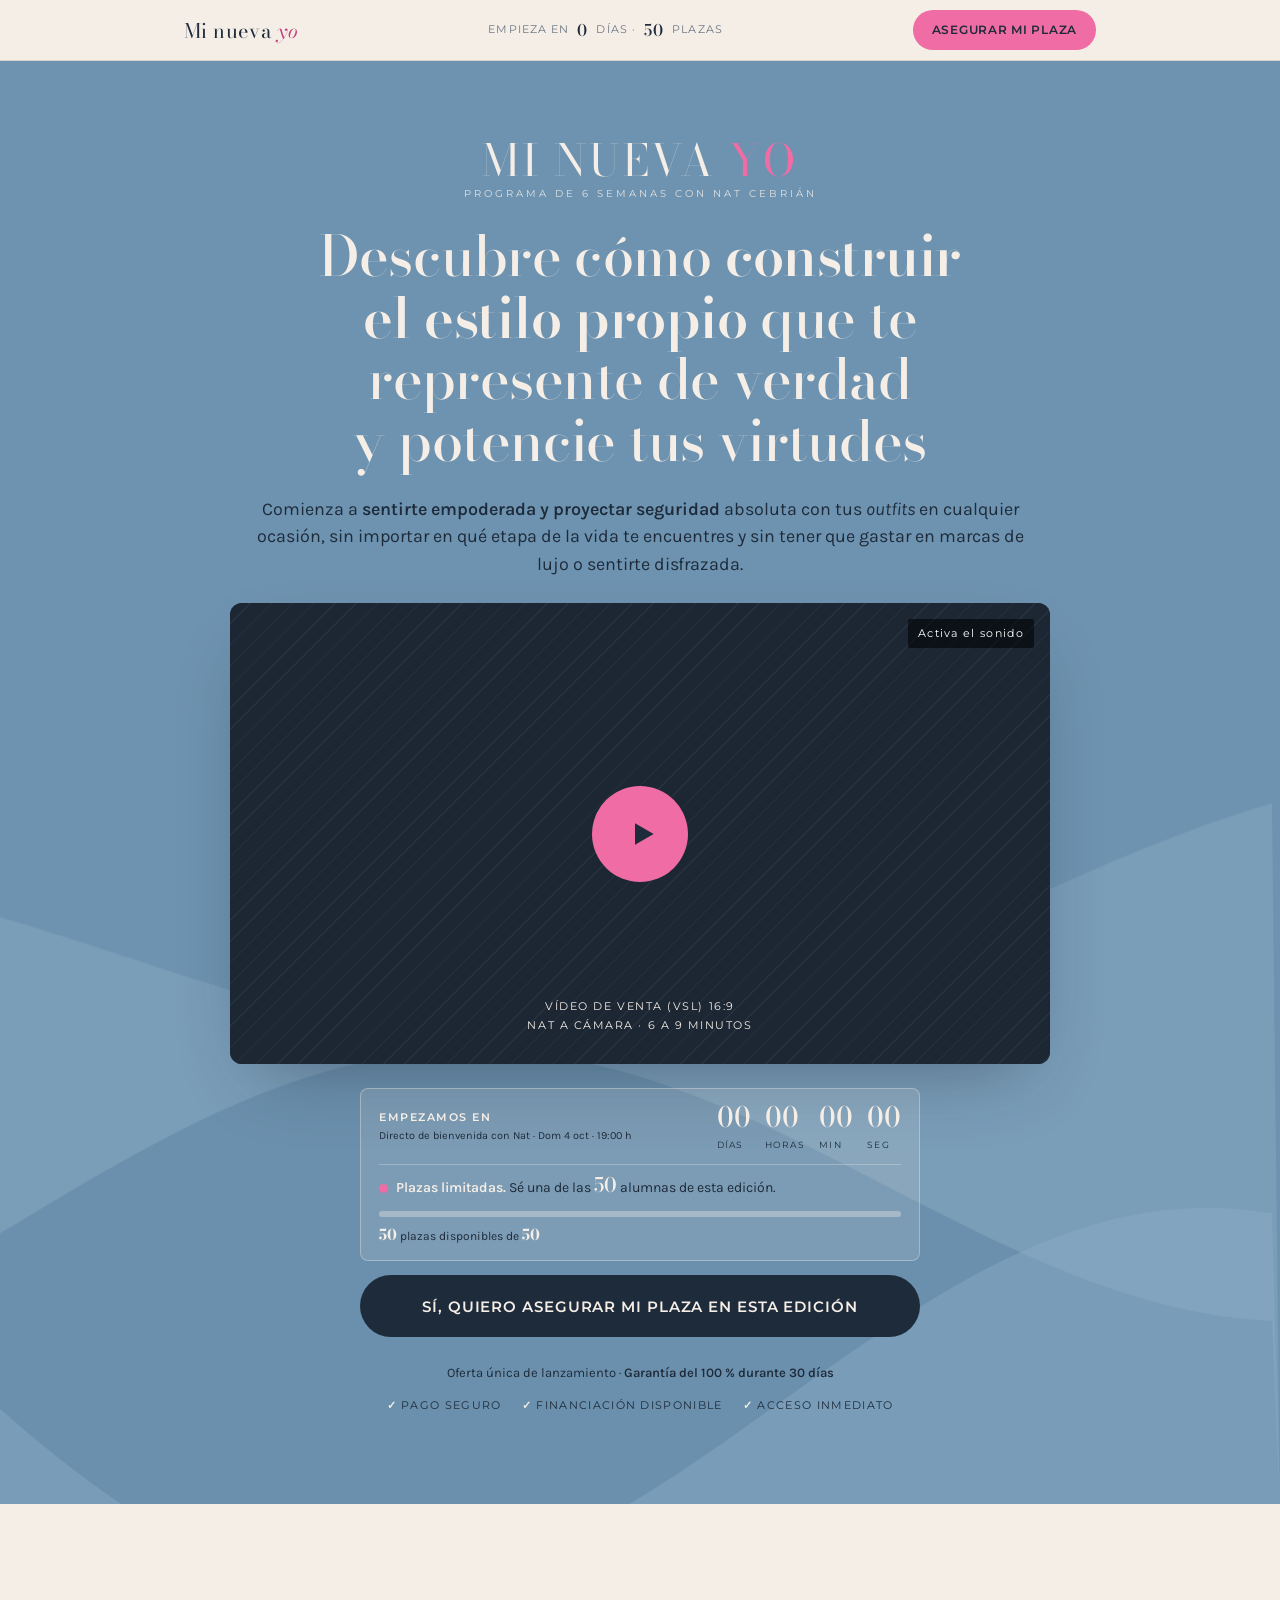
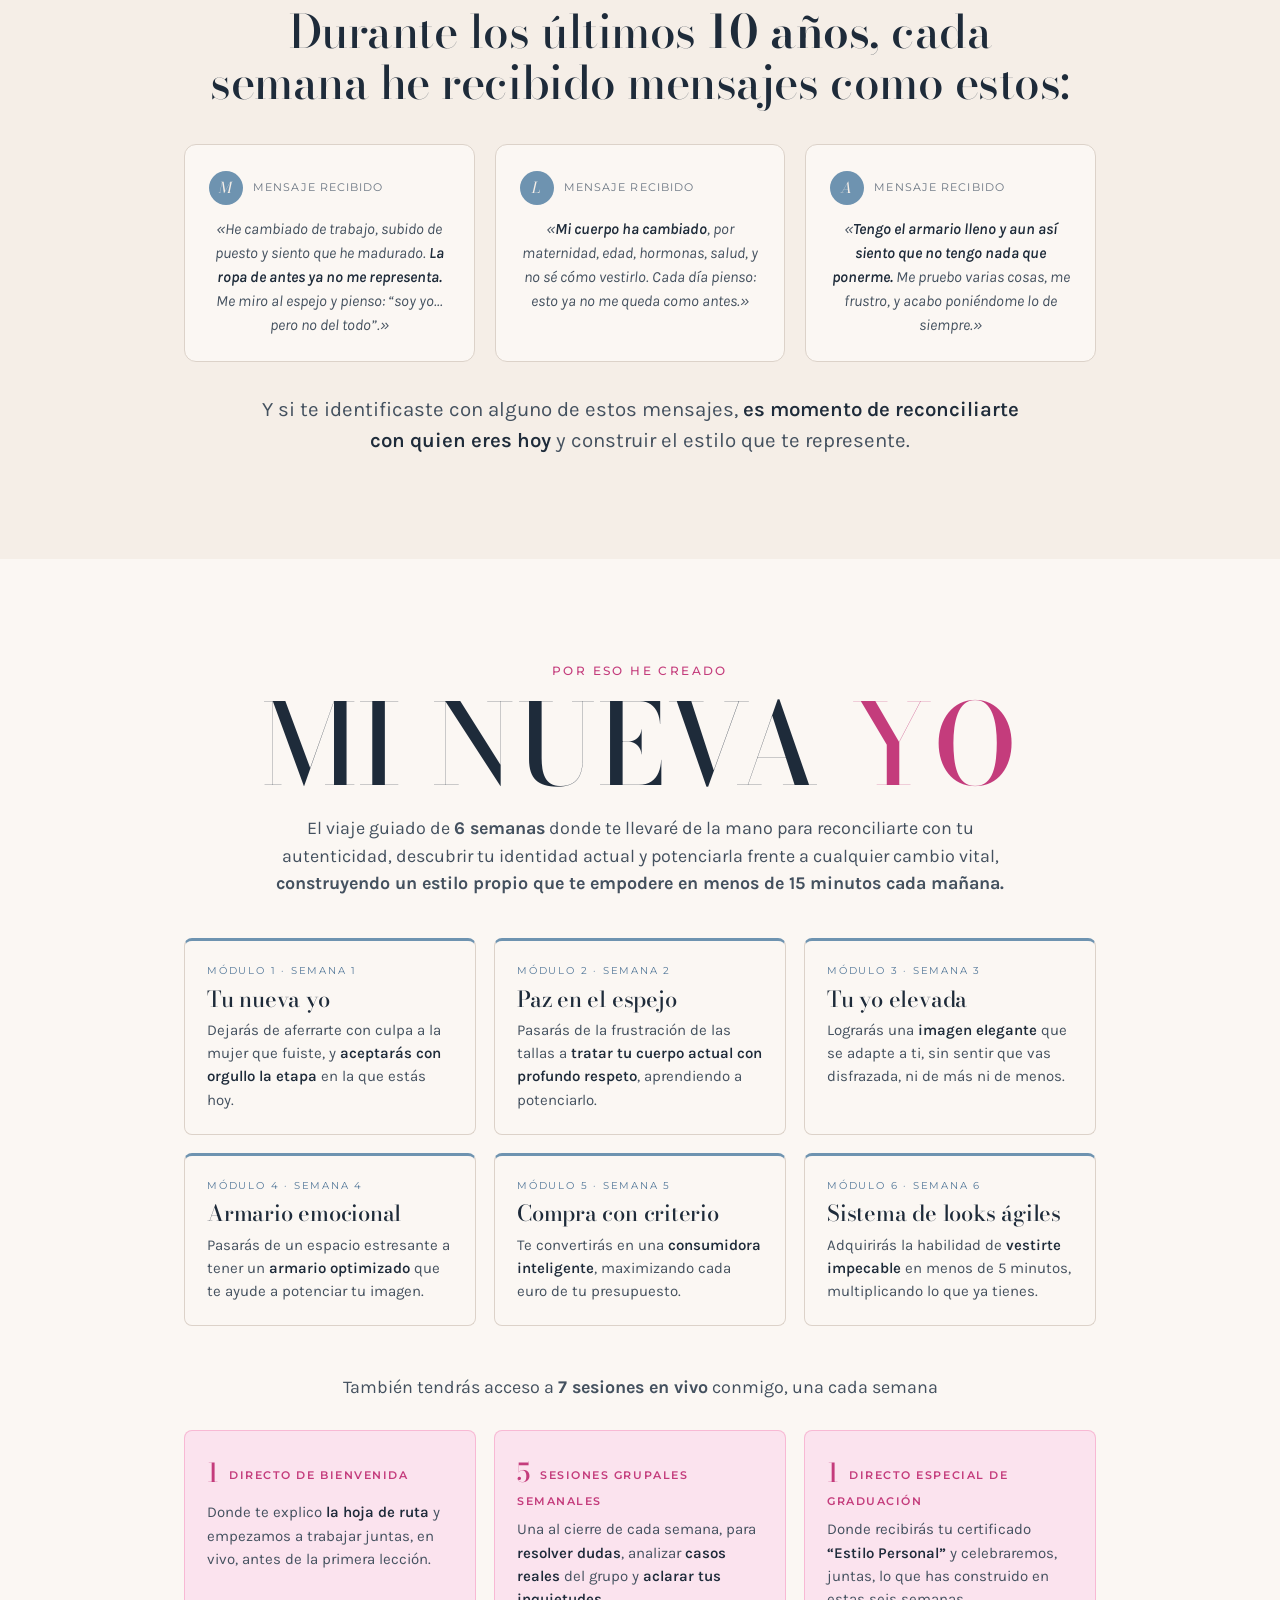
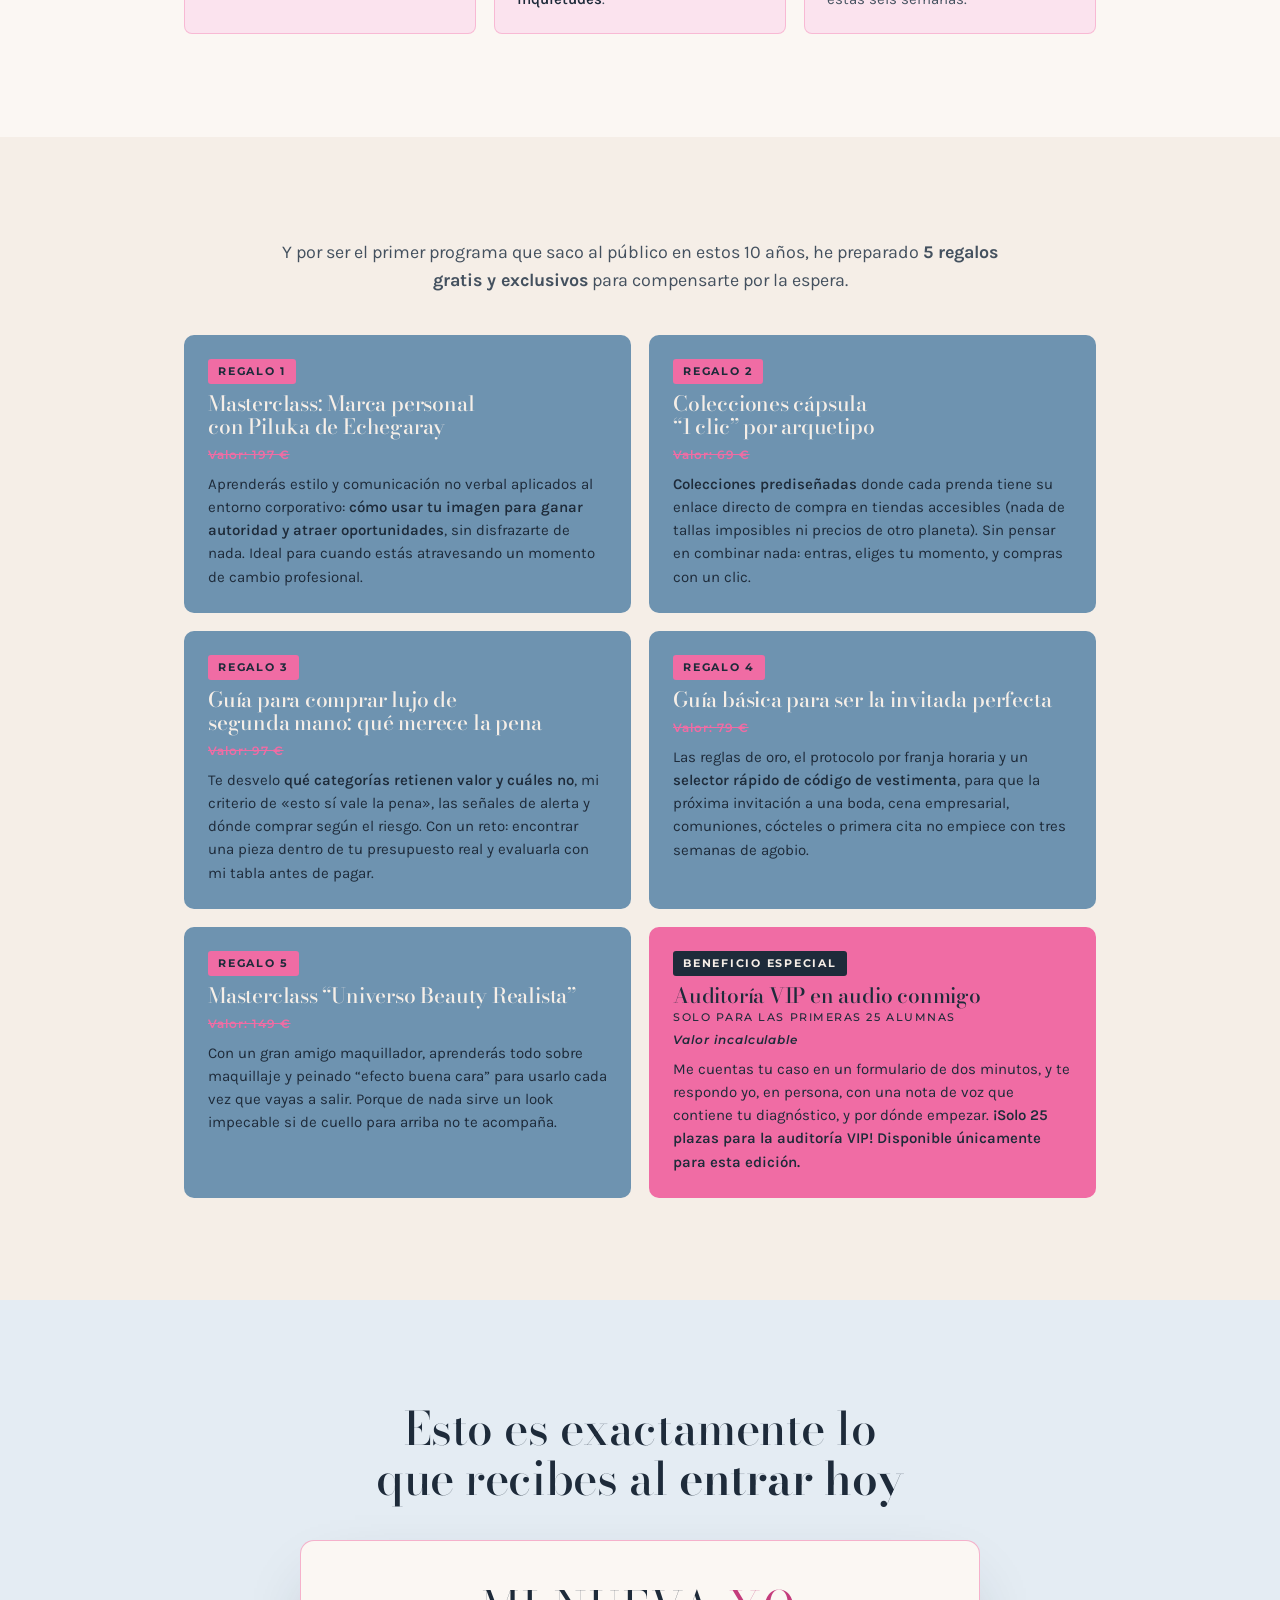
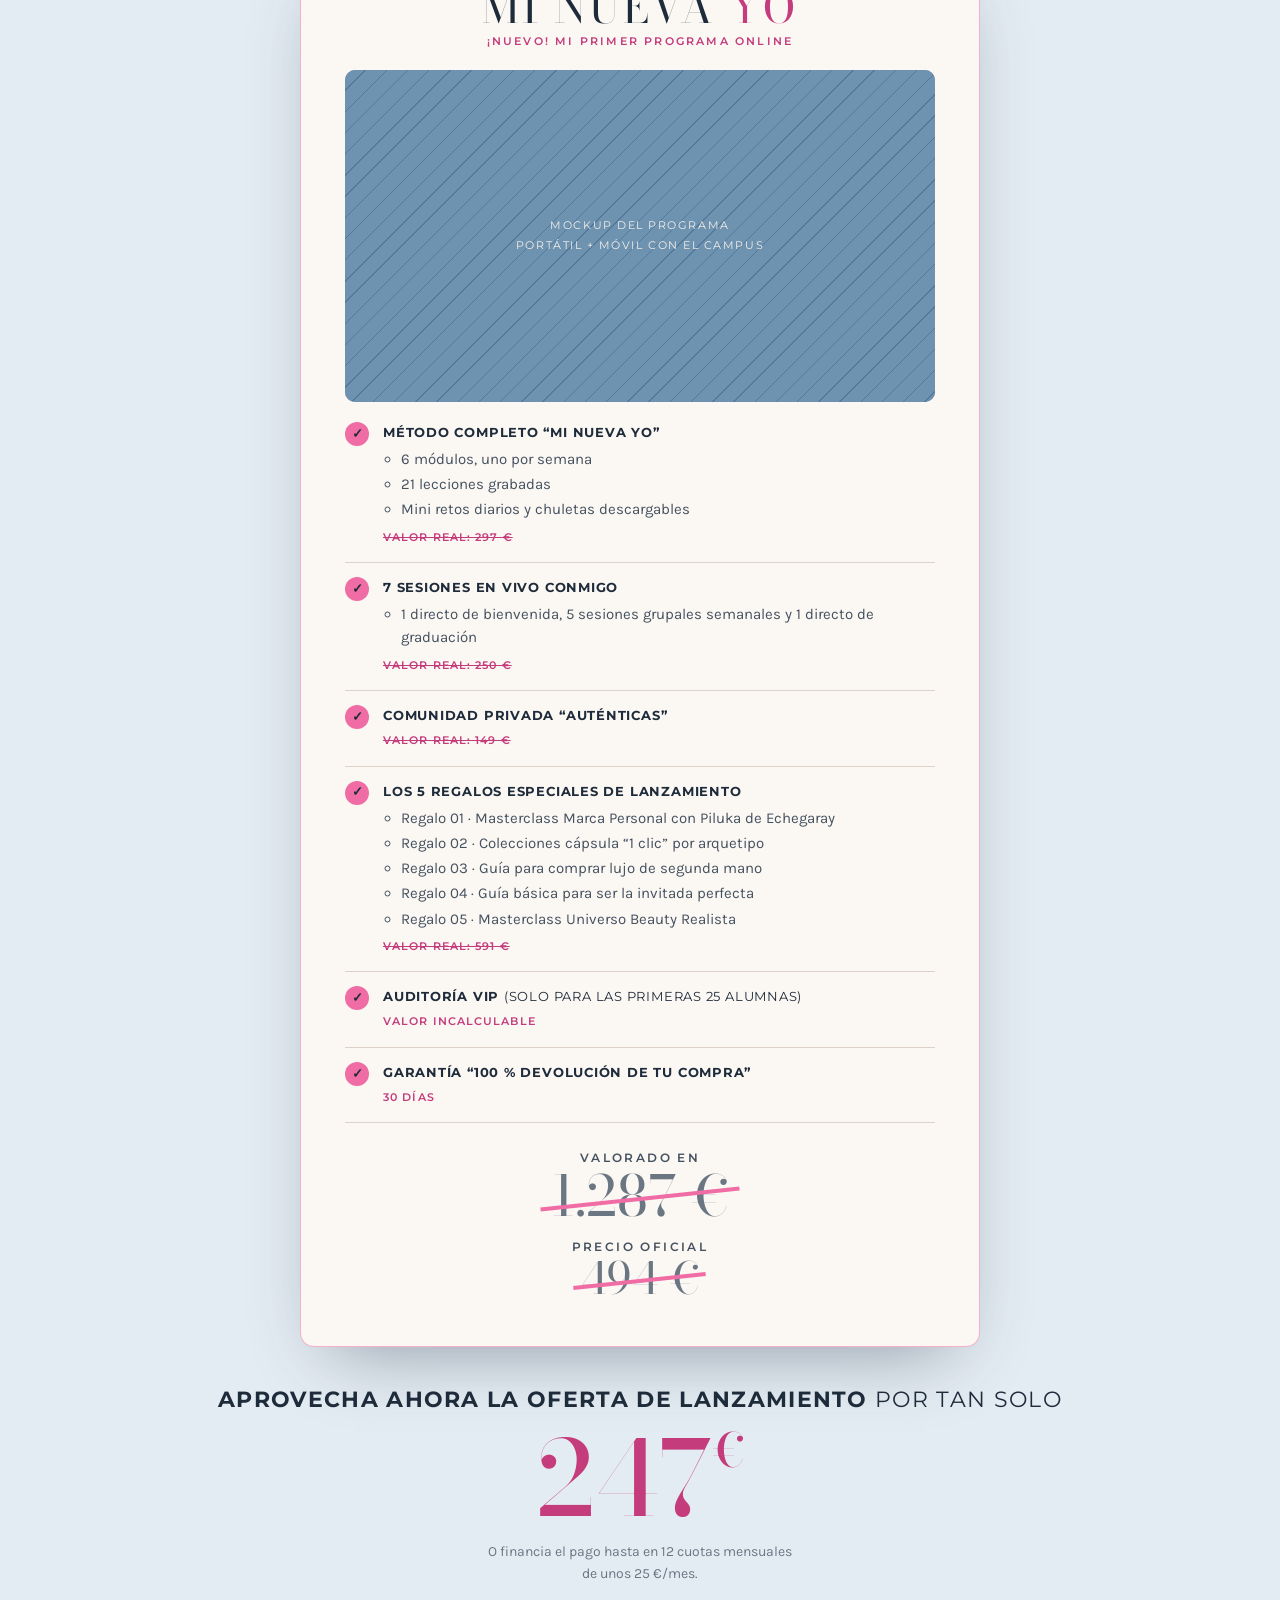
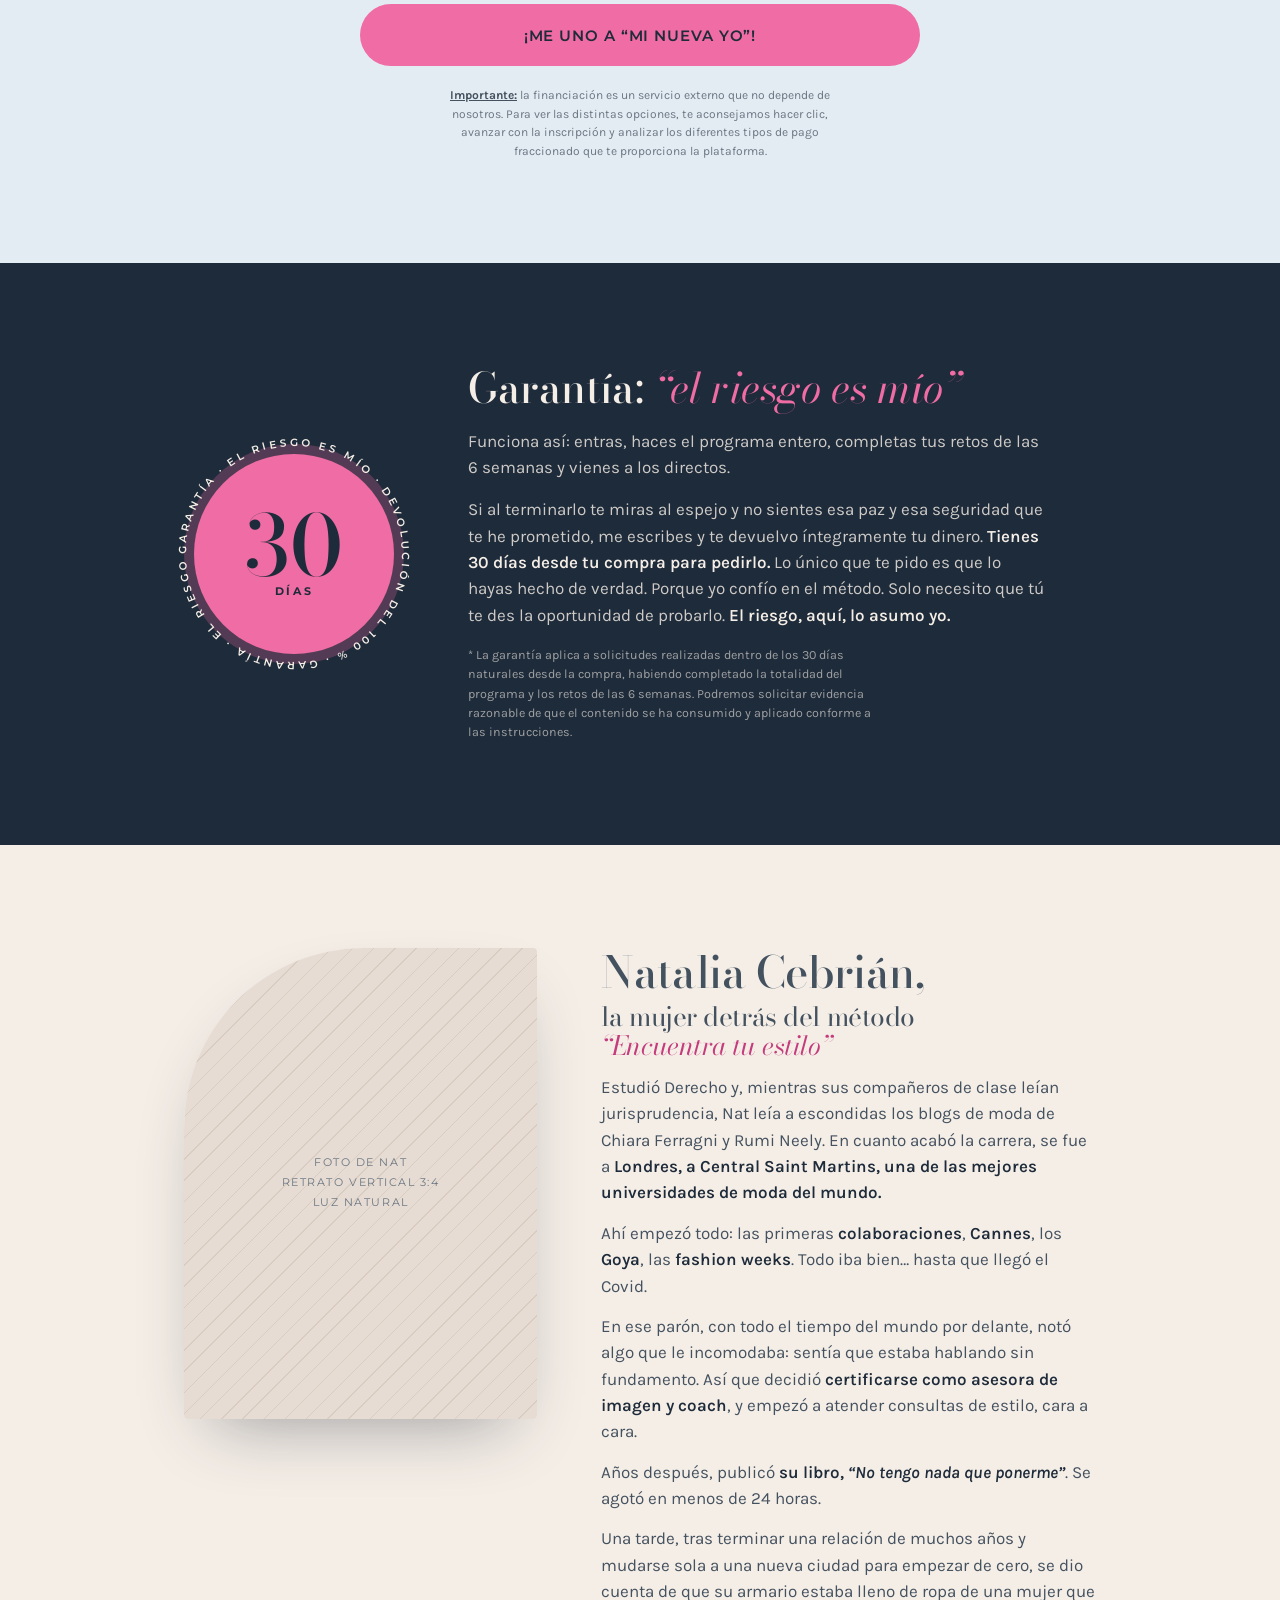
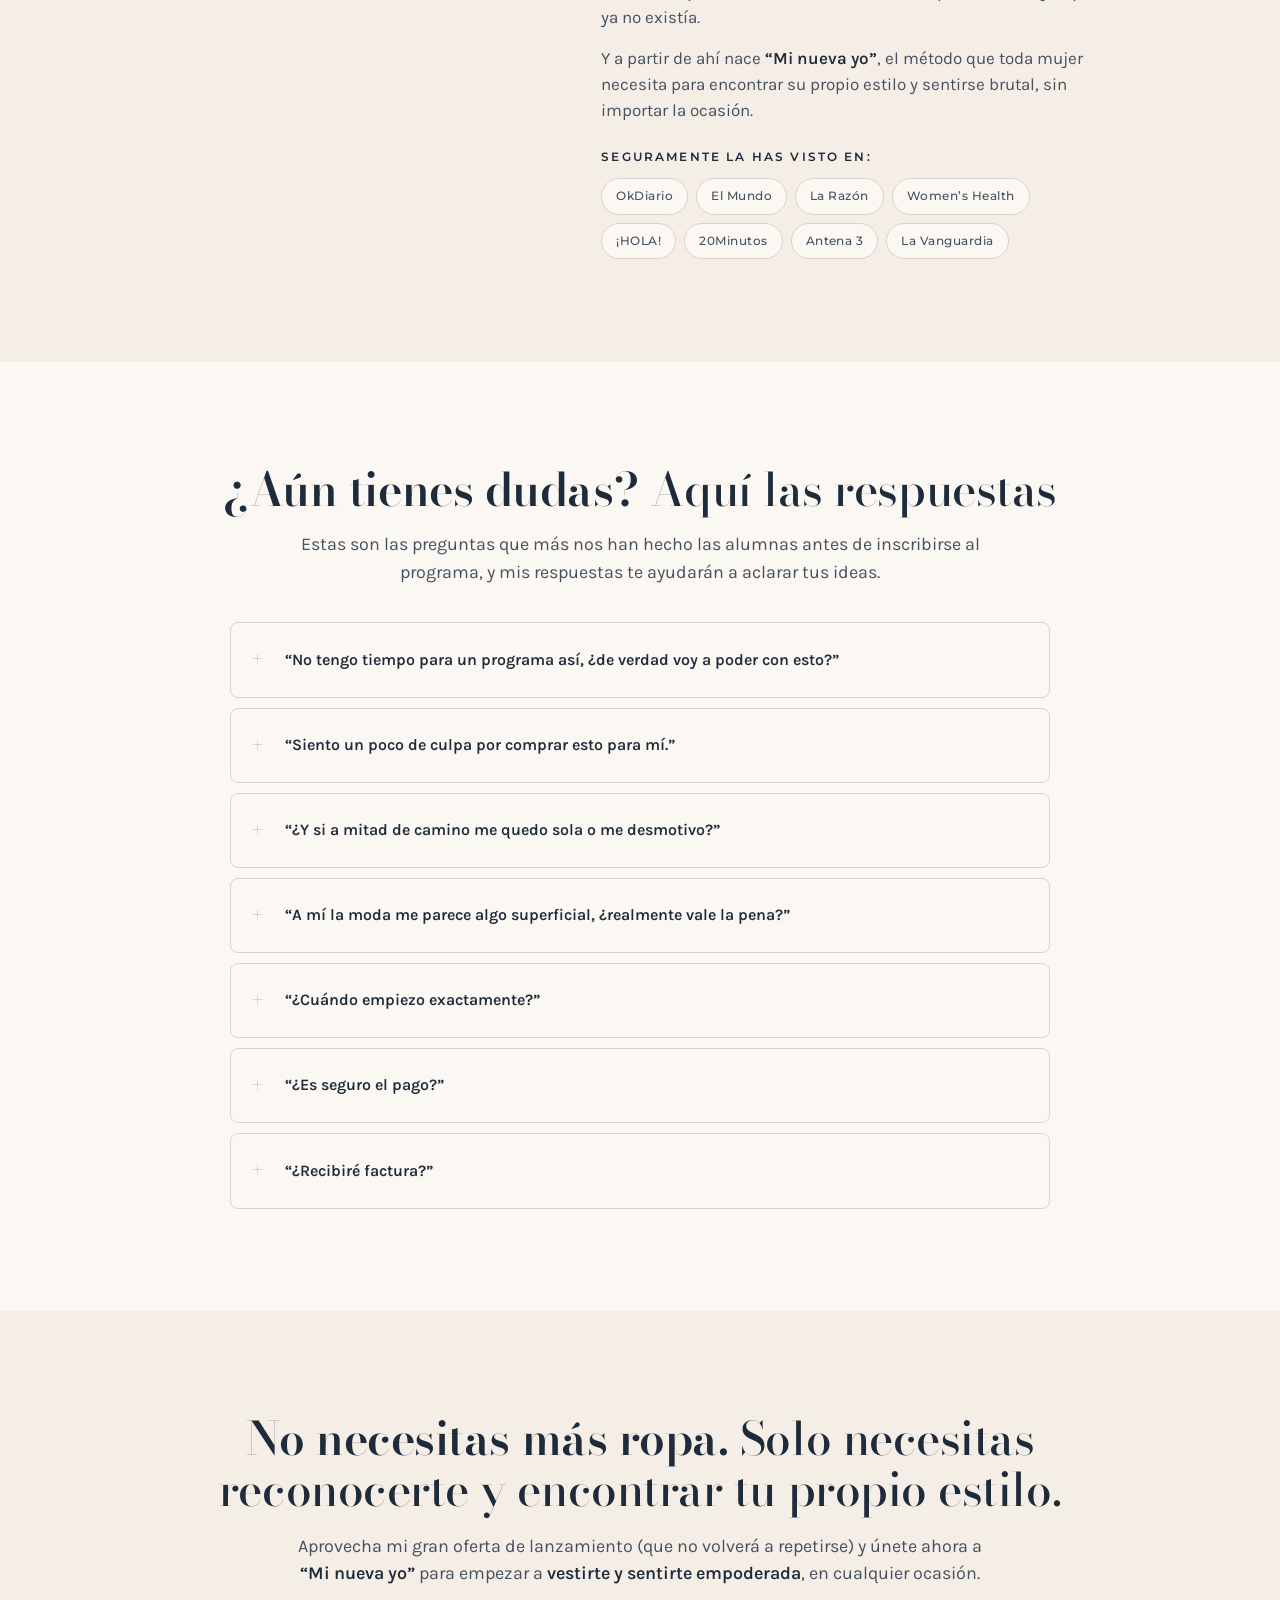
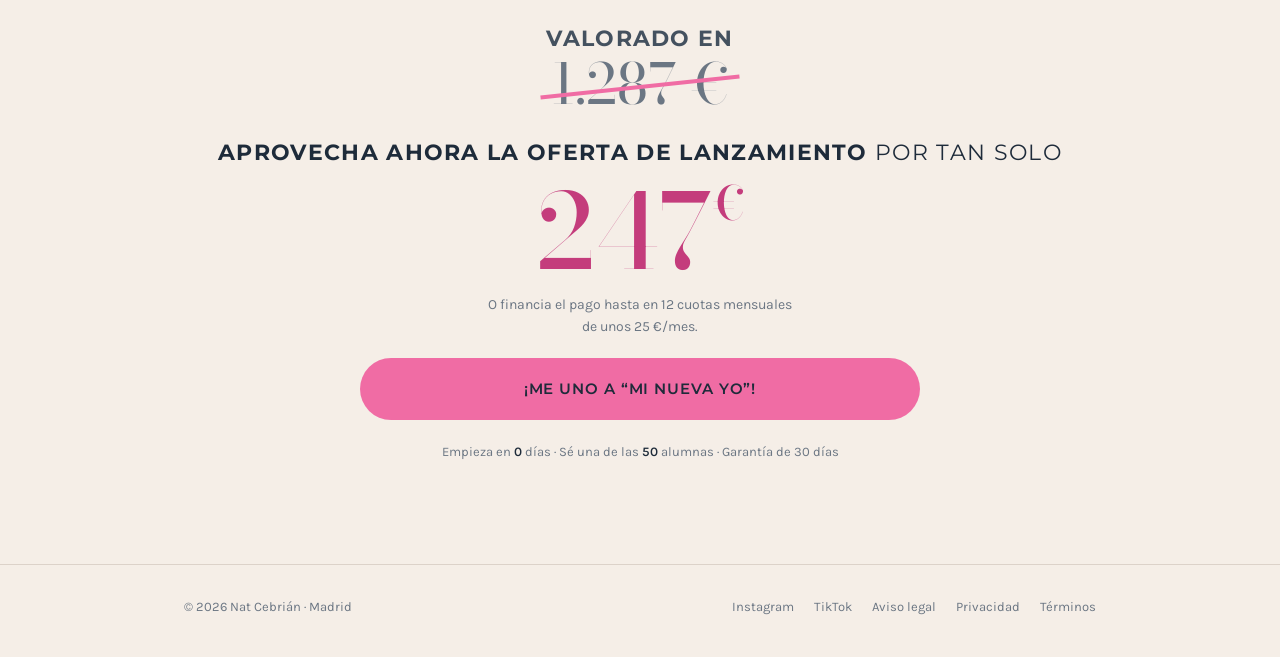
==== landing/mi-nueva-yo/index.html @ 54b781b3 "Landing Mi nueva yo v6: estructura de sales page VSL Reconstruida sobre la estructura del documento " ====
<!doctype html>
<html lang="es">
<head>
<meta charset="utf-8">
<meta name="viewport" content="width=device-width, initial-scale=1, viewport-fit=cover">
<meta name="theme-color" content="#6E93B0">
<meta name="description" content="Mi nueva yo: el programa de 6 semanas de Nat Cebrián para construir el estilo propio que te represente. 21 lecciones, 7 sesiones en vivo, 5 regalos y garantía de 30 días.">
<title>Mi nueva yo</title>
<link rel="preconnect" href="https://fonts.googleapis.com">
<link rel="preconnect" href="https://fonts.gstatic.com" crossorigin>
<link rel="stylesheet" href="https://fonts.googleapis.com/css2?family=Bodoni+Moda:ital,opsz,wght@0,6..96,400;0,6..96,500;0,6..96,600;1,6..96,400;1,6..96,500&family=Montserrat:wght@300;400;500;600;700&family=Karla:ital,wght@0,300;0,400;0,500;0,600;1,400&display=swap">
<style>
  :root {
    --bg: #F5EEE7; --surface: #FBF7F3; --ink: #1E2B3A; --ink-soft: #44515F; --muted: #6B7683; --line: #DCD2C9;
    --brand: #6E93B0; --brand-deep: #55799A; --brand-tint: #E4ECF3; --on-brand: #F5EEE7;
    --accent: #F06CA4; --accent-text: #C43C7C; --accent-tint: #FBE3EE;
    --placeholder: #E6DCD3; --placeholder-stripe: #D9CDC2;
    --silk-a: #7FA1BC; --silk-b: #5F86A5; --silk-c: #8FB0C9;
    --shadow: 0 30px 70px -30px rgba(30, 43, 58, 0.45);
    --display: "Bodoni Moda", "Didot", "Bodoni 72", Georgia, serif;
    --label: "Montserrat", "Helvetica Neue", Arial, sans-serif;
    --body: "Karla", "Helvetica Neue", Arial, sans-serif;
    --max: 1040px; --narrow: 760px; --gutter: clamp(16px, 5vw, 64px); --ease: cubic-bezier(.2,.7,.2,1);
    color-scheme: light;
  }
  @media (prefers-color-scheme: dark) {
    :root:not([data-theme="light"]) {
      --bg: #121A22; --surface: #192330; --ink: #EFE7DF; --ink-soft: #C9C0B7; --muted: #98A3AE; --line: #2C3745;
      --brand: #3F5F7C; --brand-deep: #4F759A; --brand-tint: #1C2836; --on-brand: #EFE7DF;
      --accent: #F27DB0; --accent-text: #F58BB9; --accent-tint: #2E1F2A;
      --placeholder: #232C37; --placeholder-stripe: #2B3542;
      --silk-a: #34506A; --silk-b: #2A4259; --silk-c: #3E5B75;
      --shadow: 0 30px 70px -30px rgba(0, 0, 0, 0.85); color-scheme: dark;
    }
  }
  :root[data-theme="dark"] {
    --bg: #121A22; --surface: #192330; --ink: #EFE7DF; --ink-soft: #C9C0B7; --muted: #98A3AE; --line: #2C3745;
    --brand: #3F5F7C; --brand-deep: #4F759A; --brand-tint: #1C2836; --on-brand: #EFE7DF;
    --accent: #F27DB0; --accent-text: #F58BB9; --accent-tint: #2E1F2A;
    --placeholder: #232C37; --placeholder-stripe: #2B3542;
    --silk-a: #34506A; --silk-b: #2A4259; --silk-c: #3E5B75;
    --shadow: 0 30px 70px -30px rgba(0, 0, 0, 0.85); color-scheme: dark;
  }

  * { box-sizing: border-box; }
  html { scroll-behavior: smooth; }
  body { margin: 0; background: var(--bg); color: var(--ink); font-family: var(--body); font-size: 17px; line-height: 1.55; -webkit-font-smoothing: antialiased; overflow-x: clip; }
  @media (prefers-reduced-motion: reduce) { html { scroll-behavior: auto; } *, *::before, *::after { animation: none !important; transition: none !important; } .js .reveal { opacity: 1 !important; transform: none !important; } }
  img, video { max-width: 100%; display: block; }
  figure { margin: 0; }
  a { color: inherit; }
  button { font: inherit; color: inherit; }
  h1, h2, h3, h4 { font-family: var(--display); font-weight: 500; line-height: 1.1; margin: 0; text-wrap: balance; letter-spacing: -0.01em; }
  p { margin: 0; }
  .wrap { max-width: var(--max); margin: 0 auto; padding-inline: var(--gutter); }
  .narrow { max-width: var(--narrow); margin-inline: auto; }
  .center { text-align: center; }
  .eyebrow { font-family: var(--label); font-size: 12px; font-weight: 500; letter-spacing: 0.2em; text-transform: uppercase; color: var(--accent-text); }
  .lede { font-size: clamp(17px, 1.4vw, 20px); line-height: 1.55; color: var(--ink-soft); }
  .em { font-style: italic; font-weight: 400; color: var(--accent-text); }
  :focus-visible { outline: 2px solid var(--accent); outline-offset: 3px; }
  .skip { position: absolute; left: -999px; top: 8px; background: var(--ink); color: var(--bg); padding: 8px 12px; z-index: 60; }
  .skip:focus { left: 8px; }
  .js .reveal { opacity: 0; transform: translateY(24px); transition: opacity 700ms var(--ease), transform 700ms var(--ease); }
  .js .reveal.in { opacity: 1; transform: none; }
  .js .reveal[data-delay="1"] { transition-delay: 90ms; } .js .reveal[data-delay="2"] { transition-delay: 180ms; } .js .reveal[data-delay="3"] { transition-delay: 270ms; }
  .section { padding-block: clamp(56px, 8vw, 104px); position: relative; }
  .section h2 { font-size: clamp(30px, 3.8vw, 46px); }
  .section h2 b { font-weight: 600; }
  .sec-sub { margin-top: 16px; }
  .alt { background: var(--surface); }
  .tint { background: var(--brand-tint); }

  /* Buttons */
  .btn { display: inline-flex; align-items: center; justify-content: center; gap: 10px; min-height: 54px; padding: 0 30px; border-radius: 999px; font-family: var(--label); font-weight: 600; font-size: 14px; letter-spacing: 0.06em; text-transform: uppercase; text-decoration: none; border: 1px solid transparent; cursor: pointer; position: relative; overflow: hidden; transition: transform 200ms var(--ease), color 200ms var(--ease); text-align: center; }
  .btn::before { content: ""; position: absolute; inset: 0; background: var(--ink); transform: translateY(101%); transition: transform 320ms var(--ease); z-index: 0; }
  .btn > span { position: relative; z-index: 1; }
  .btn:hover { transform: translateY(-2px); }
  .btn:hover::before { transform: translateY(0); }
  .btn-accent { background: var(--accent); color: var(--ink); }
  .btn-accent:hover { color: var(--bg); }
  .btn-primary { background: var(--ink); color: var(--bg); }
  .btn-primary::before { background: var(--accent); }
  .btn-primary:hover { color: var(--ink); }
  .btn-xl { min-height: 62px; padding-inline: 36px; font-size: 15px; width: 100%; max-width: 560px; }
  .cta-note { font-size: 13px; color: var(--muted); margin-top: 12px; }
  .cta-note b { color: var(--ink); font-weight: 600; }
  .on-brand .cta-note, .on-brand .cta-note b { color: var(--ink); }

  /* Header */
  .progress { position: fixed; top: env(safe-area-inset-top, 0px); left: 0; height: 3px; width: 0; background: var(--accent); z-index: 40; transition: width 80ms linear; }
  .top { position: sticky; top: env(safe-area-inset-top, 0px); z-index: 30; background: color-mix(in srgb, var(--bg) 86%, transparent); backdrop-filter: blur(12px); border-bottom: 1px solid var(--line); }
  .top .wrap { display: flex; align-items: center; justify-content: space-between; gap: 16px; min-height: 60px; }
  .brand { font-family: var(--display); font-size: 20px; letter-spacing: 0.02em; text-decoration: none; }
  .brand span { font-style: italic; color: var(--accent-text); }
  .top .btn { min-height: 40px; padding-inline: 18px; font-size: 12px; }
  .top .cd-mini { font-family: var(--label); font-size: 11px; letter-spacing: .1em; text-transform: uppercase; color: var(--muted); display: flex; gap: 8px; align-items: center; }
  .top .cd-mini b { font-family: var(--display); font-size: 16px; color: var(--ink); font-weight: 500; }
  @media (max-width: 700px) { .top .cd-mini { display: none; } }

  /* Hero VSL */
  .hero { position: relative; overflow: hidden; background: var(--brand); color: var(--on-brand); padding-block: clamp(40px, 6vw, 80px) clamp(56px, 7vw, 96px); text-align: center; }
  .silk { position: absolute; inset: 0; width: 100%; height: 100%; z-index: 0; }
  .hero .wrap { position: relative; z-index: 1; display: flex; flex-direction: column; align-items: center; gap: 24px; }
  .logo { display: flex; flex-direction: column; align-items: center; gap: 4px; animation: fade 900ms var(--ease) both; }
  .logo .mark { font-family: var(--display); font-size: clamp(30px, 4vw, 44px); letter-spacing: .06em; text-transform: uppercase; line-height: 1; color: var(--on-brand); }
  .logo .mark em { font-style: normal; color: var(--accent); }
  .logo .sub { font-family: var(--label); font-size: 10px; letter-spacing: .3em; text-transform: uppercase; color: var(--on-brand); opacity: .85; }
  .hero h1 { font-size: clamp(30px, 4.6vw, 56px); max-width: 20ch; color: var(--on-brand); animation: fade 900ms var(--ease) 120ms both; }
  .hero h1 b { font-weight: 600; }
  .hero .lede { color: var(--ink); max-width: 44em; animation: fade 900ms var(--ease) 240ms both; }
  .hero .lede b { font-weight: 600; }
  .vsl { position: relative; width: 100%; max-width: 820px; aspect-ratio: 16 / 9; border-radius: 12px; overflow: hidden; background: var(--ink); box-shadow: var(--shadow); border: 0; padding: 0; cursor: pointer; display: block; animation: fade 1000ms var(--ease) 360ms both; }
  .ph { background: repeating-linear-gradient(135deg, var(--placeholder) 0 14px, var(--placeholder-stripe) 14px 15px); display: grid; place-items: center; text-align: center; padding: 24px; color: var(--muted); font-family: var(--label); font-size: 11px; letter-spacing: 0.14em; text-transform: uppercase; line-height: 1.8; width: 100%; height: 100%; }
  .vsl .ph { position: absolute; inset: 0; background: repeating-linear-gradient(135deg, #1C2733 0 14px, #26333F 14px 15px); color: var(--bg); align-content: end; padding-bottom: 28px; }
  .vsl .play { position: absolute; left: 50%; top: 50%; width: 96px; height: 96px; margin: -48px 0 0 -48px; border-radius: 50%; background: var(--accent); display: grid; place-items: center; transition: transform 300ms var(--ease); animation: pulse 2.4s ease-in-out infinite; }
  .vsl:hover .play { transform: scale(1.08); }
  .vsl .play svg { width: 32px; height: 32px; fill: var(--ink); margin-left: 5px; }
  .vsl .dur { position: absolute; right: 16px; top: 16px; background: rgba(0,0,0,.55); color: #fff; font-family: var(--label); font-size: 11px; letter-spacing: .12em; padding: 6px 10px; border-radius: 2px; }
  @keyframes pulse { 0%, 100% { box-shadow: 0 0 0 0 color-mix(in srgb, var(--accent) 50%, transparent); } 60% { box-shadow: 0 0 0 18px transparent; } }
  @keyframes fade { from { opacity: 0; transform: translateY(12px); } to { opacity: 1; transform: none; } }
  .cta-block { display: flex; flex-direction: column; align-items: center; gap: 14px; width: 100%; animation: fade 900ms var(--ease) 500ms both; }
  .urgency { width: 100%; max-width: 560px; display: flex; flex-direction: column; gap: 12px; padding: 14px 18px; border: 1px solid color-mix(in srgb, var(--on-brand) 35%, transparent); border-radius: 8px; background: color-mix(in srgb, var(--on-brand) 12%, transparent); backdrop-filter: blur(6px); text-align: left; }
  .cd-row { display: flex; flex-wrap: wrap; align-items: center; justify-content: space-between; gap: 8px 20px; }
  .cd-label { display: flex; flex-direction: column; gap: 2px; font-size: 13px; color: var(--ink); }
  .cd-label strong { font-family: var(--label); font-weight: 600; letter-spacing: .14em; text-transform: uppercase; font-size: 11px; color: var(--on-brand); }
  .countdown { display: inline-flex; gap: 14px; font-variant-numeric: tabular-nums; }
  .countdown b { font-family: var(--display); font-size: 28px; font-weight: 500; color: var(--on-brand); line-height: 1; }
  .countdown small { display: block; font-family: var(--label); font-size: 9px; letter-spacing: .14em; text-transform: uppercase; color: var(--ink); margin-top: 3px; }
  .seats { display: block; line-height: 1.6; font-size: 14px; color: var(--ink); padding-top: 10px; border-top: 1px solid color-mix(in srgb, var(--on-brand) 30%, transparent); }
  .seats i { display: inline-block; width: 9px; height: 9px; border-radius: 50%; background: var(--accent); margin-right: 8px; vertical-align: middle; animation: pulse 2s ease-in-out infinite; }
  .seats strong { color: var(--on-brand); font-weight: 600; }
  .seats b { font-family: var(--display); font-size: 20px; font-weight: 500; color: var(--on-brand); line-height: 1; }
  .seatbar { display: flex; flex-direction: column; gap: 6px; font-size: 12px; color: var(--ink); }
  .seatbar-track { height: 6px; border-radius: 3px; background: color-mix(in srgb, var(--on-brand) 35%, transparent); overflow: hidden; }
  .seatbar-track i { display: block; height: 100%; width: 0; background: var(--accent); transition: width 900ms var(--ease); }
  .seatbar b { font-family: var(--display); font-size: 15px; color: var(--on-brand); }
  .trust { list-style: none; margin: 0; padding: 0; display: flex; flex-wrap: wrap; justify-content: center; gap: 8px 20px; font-family: var(--label); font-size: 11px; letter-spacing: .12em; text-transform: uppercase; color: var(--ink); }
  .trust li::before { content: "✓ "; color: var(--on-brand); font-weight: 700; }
  @media (max-width: 640px) { .cd-row { flex-direction: column; align-items: flex-start; } .btn-xl { font-size: 13px; padding-inline: 20px; } }

  /* Messages */
  .msgs { display: grid; grid-template-columns: repeat(3, minmax(0, 1fr)); gap: 20px; margin-top: 36px; }
  .msg { background: var(--surface); border: 1px solid var(--line); border-radius: 12px; padding: 26px 24px 24px; position: relative; display: flex; flex-direction: column; gap: 12px; }
  .msg .who { display: flex; align-items: center; gap: 10px; font-family: var(--label); font-size: 11px; letter-spacing: .1em; text-transform: uppercase; color: var(--muted); }
  .msg .who i { width: 34px; height: 34px; border-radius: 50%; background: var(--brand); display: grid; place-items: center; color: var(--on-brand); font-family: var(--display); font-size: 15px; font-style: italic; }
  .msg p { font-style: italic; color: var(--ink-soft); font-size: 15.5px; }
  .msg p b { color: var(--ink); font-style: italic; font-weight: 600; }
  .bridge { margin-top: 32px; font-size: clamp(18px, 1.6vw, 22px); color: var(--ink-soft); }
  .bridge b { color: var(--ink); font-weight: 600; }
  @media (max-width: 860px) { .msgs { grid-template-columns: 1fr; } }

  /* Programme */
  .prog-title { font-size: clamp(56px, 9vw, 112px) !important; line-height: .95; letter-spacing: .02em; text-transform: uppercase; }
  .prog-title em { font-style: normal; color: var(--accent-text); }
  .mods { display: grid; grid-template-columns: repeat(3, minmax(0, 1fr)); gap: 18px; margin-top: 40px; text-align: left; }
  .mod { background: var(--surface); border: 1px solid var(--line); border-top: 3px solid var(--brand); border-radius: 8px; padding: 22px; display: flex; flex-direction: column; gap: 8px; transition: transform 300ms var(--ease), border-color 300ms; }
  .mod:hover { transform: translateY(-4px); border-top-color: var(--accent); }
  .mod .k { font-family: var(--label); font-size: 10px; letter-spacing: .18em; text-transform: uppercase; color: var(--brand-deep); }
  .mod h3 { font-size: 22px; }
  .mod p { color: var(--ink-soft); font-size: 15px; }
  .mod p b { color: var(--ink); font-weight: 600; }
  .lives { display: grid; grid-template-columns: repeat(3, minmax(0, 1fr)); gap: 18px; margin-top: 28px; text-align: left; }
  .live { background: var(--accent-tint); border: 1px solid color-mix(in srgb, var(--accent) 35%, transparent); border-radius: 8px; padding: 22px; display: flex; flex-direction: column; gap: 8px; }
  .live .k { font-family: var(--label); font-size: 11px; letter-spacing: .14em; text-transform: uppercase; color: var(--accent-text); font-weight: 600; }
  .live .k b { font-family: var(--display); font-size: 26px; font-weight: 500; margin-right: 4px; vertical-align: -3px; }
  .live p { color: var(--ink-soft); font-size: 15px; }
  .live p b { color: var(--ink); font-weight: 600; }
  @media (max-width: 860px) { .mods, .lives { grid-template-columns: 1fr 1fr; } }
  @media (max-width: 560px) { .mods, .lives { grid-template-columns: 1fr; } }

  /* Gifts */
  .gifts { display: grid; grid-template-columns: repeat(2, minmax(0, 1fr)); gap: 18px; margin-top: 40px; text-align: left; }
  .gift { background: var(--brand); color: var(--on-brand); border-radius: 10px; padding: 24px; display: flex; flex-direction: column; gap: 8px; transition: transform 300ms var(--ease); }
  .gift:hover { transform: translateY(-4px); }
  .gift .k { align-self: flex-start; background: var(--accent); color: var(--ink); font-family: var(--label); font-size: 11px; letter-spacing: .16em; text-transform: uppercase; font-weight: 700; padding: 4px 10px; border-radius: 3px; }
  .gift h3 { font-size: 21px; color: var(--on-brand); }
  .gift .val { font-family: var(--label); font-size: 12px; letter-spacing: .08em; color: var(--accent); text-decoration: line-through; font-weight: 600; }
  .gift p { color: var(--ink); font-size: 15px; }
  .gift p b { font-weight: 600; }
  .gift.vip { background: var(--accent); color: var(--ink); }
  .gift.vip .k { background: var(--ink); color: var(--bg); }
  .gift.vip h3, .gift.vip .val { color: var(--ink); }
  .gift.vip .val { text-decoration: none; font-style: italic; }
  @media (max-width: 700px) { .gifts { grid-template-columns: 1fr; } }

  /* Offer box */
  .offer { max-width: 680px; margin: 36px auto 0; background: var(--surface); border: 1px solid color-mix(in srgb, var(--accent) 50%, transparent); border-radius: 14px; padding: clamp(24px, 4vw, 44px); box-shadow: var(--shadow); text-align: left; display: flex; flex-direction: column; gap: 20px; }
  .offer .head { text-align: center; display: flex; flex-direction: column; gap: 4px; }
  .offer .head .mark { font-family: var(--display); font-size: clamp(32px, 4vw, 44px); text-transform: uppercase; letter-spacing: .06em; line-height: 1; }
  .offer .head .mark em { font-style: normal; color: var(--accent-text); }
  .offer .head .new { font-family: var(--label); font-size: 11px; letter-spacing: .2em; text-transform: uppercase; color: var(--accent-text); font-weight: 600; }
  .mockup { aspect-ratio: 16 / 9; border-radius: 10px; overflow: hidden; background: var(--brand); position: relative; }
  .mockup .ph { position: absolute; inset: 0; background: repeating-linear-gradient(135deg, var(--brand) 0 14px, var(--brand-deep) 14px 15px); color: var(--on-brand); }
  .items { list-style: none; margin: 0; padding: 0; display: flex; flex-direction: column; gap: 14px; }
  .items > li { display: grid; grid-template-columns: 28px 1fr; gap: 10px; padding-bottom: 14px; border-bottom: 1px solid var(--line); }
  .items > li::before { content: "✓"; width: 24px; height: 24px; border-radius: 50%; background: var(--accent); color: var(--ink); display: grid; place-items: center; font-size: 13px; font-weight: 700; }
  .items b { font-family: var(--label); font-size: 13px; letter-spacing: .06em; text-transform: uppercase; font-weight: 700; display: block; }
  .items ul { margin: 6px 0 0; padding-left: 18px; color: var(--ink-soft); font-size: 15px; display: flex; flex-direction: column; gap: 2px; }
  .items .val { display: inline-block; margin-top: 6px; font-family: var(--label); font-size: 11px; letter-spacing: .1em; text-transform: uppercase; color: var(--accent-text); text-decoration: line-through; font-weight: 600; }
  .items .val.nostrike { text-decoration: none; }
  .totals { text-align: center; display: flex; flex-direction: column; gap: 14px; padding-top: 6px; }
  .totals .lbl { font-family: var(--label); font-size: 12px; letter-spacing: .2em; text-transform: uppercase; font-weight: 600; color: var(--ink-soft); }
  .totals .strike { font-family: var(--display); font-size: clamp(40px, 5vw, 56px); line-height: 1; color: var(--muted); position: relative; display: inline-block; }
  .totals .strike::after { content: ""; position: absolute; left: -6%; right: -6%; top: 52%; height: 4px; background: var(--accent); transform: rotate(-6deg); }
  .offer-cta { text-align: center; margin-top: 36px; display: flex; flex-direction: column; align-items: center; gap: 10px; }
  .offer-cta .lbl { font-family: var(--label); font-size: clamp(16px, 2vw, 22px); letter-spacing: .06em; text-transform: uppercase; font-weight: 700; }
  .offer-cta .lbl span { font-weight: 400; }
  .price-big { font-family: var(--display); font-size: clamp(64px, 9vw, 104px); line-height: 1; color: var(--accent-text); font-weight: 500; }
  .price-big small { font-size: .45em; vertical-align: top; }
  .installments { font-size: 14px; color: var(--muted); max-width: 40ch; }
  .offer-cta .btn { margin-top: 10px; }
  .fine { font-size: 12px; color: var(--muted); max-width: 60ch; margin-top: 10px; }
  .fine b { color: var(--ink-soft); text-decoration: underline; }

  /* Guarantee */
  .guar { background: var(--ink); color: var(--bg); }
  .guar .wrap { display: grid; grid-template-columns: 220px 1fr; gap: clamp(28px, 5vw, 64px); align-items: center; }
  .seal { width: 200px; aspect-ratio: 1; border-radius: 50%; background: var(--accent); color: var(--ink); display: grid; place-items: center; text-align: center; position: relative; box-shadow: 0 0 0 10px color-mix(in srgb, var(--accent) 25%, transparent); margin-inline: auto; }
  .seal .n { font-family: var(--display); font-size: 84px; line-height: .9; font-weight: 500; }
  .seal .t { font-family: var(--label); font-size: 11px; letter-spacing: .24em; text-transform: uppercase; font-weight: 700; }
  .seal svg { position: absolute; inset: -22px; width: calc(100% + 44px); height: calc(100% + 44px); animation: spin 30s linear infinite; }
  .seal svg text { font-family: var(--label); font-size: 10.5px; letter-spacing: .28em; text-transform: uppercase; fill: var(--bg); font-weight: 600; }
  @keyframes spin { to { transform: rotate(360deg); } }
  .guar h2 { color: var(--bg); font-size: clamp(28px, 3.5vw, 42px); }
  .guar h2 em { color: var(--accent); font-style: italic; font-weight: 400; }
  .guar p { color: color-mix(in srgb, var(--bg) 82%, transparent); margin-top: 16px; max-width: 58ch; }
  .guar p b { color: var(--bg); font-weight: 600; }
  .guar .legal { font-size: 12.5px; color: color-mix(in srgb, var(--bg) 60%, transparent); margin-top: 18px; }
  @media (max-width: 760px) { .guar .wrap { grid-template-columns: 1fr; } .seal { width: 170px; } .seal .n { font-size: 70px; } }

  /* Bio */
  .bio .wrap { display: grid; grid-template-columns: minmax(0, 5fr) minmax(0, 7fr); gap: clamp(28px, 5vw, 72px); align-items: start; }
  .bio-photo { aspect-ratio: 3 / 4; border-radius: 180px 4px 4px 4px; overflow: hidden; position: relative; box-shadow: var(--shadow); position: sticky; top: 90px; }
  .bio-photo .ph { position: absolute; inset: 0; }
  .bio h2 { font-size: clamp(30px, 3.6vw, 44px); }
  .bio h2 small { display: block; font-size: .6em; font-weight: 400; margin-top: 6px; }
  .bio h2 em { font-style: italic; color: var(--accent-text); font-weight: 400; }
  .bio-copy { display: flex; flex-direction: column; gap: 14px; color: var(--ink-soft); }
  .bio-copy p b { color: var(--ink); font-weight: 600; }
  .press { margin-top: 10px; display: flex; flex-direction: column; gap: 12px; }
  .press .lbl { font-family: var(--label); font-size: 12px; letter-spacing: .18em; text-transform: uppercase; font-weight: 600; color: var(--ink); }
  .pills { display: flex; flex-wrap: wrap; gap: 8px; }
  .pills span { border: 1px solid var(--line); background: var(--surface); border-radius: 999px; padding: 8px 14px; font-family: var(--label); font-size: 12px; font-weight: 500; letter-spacing: .04em; color: var(--ink-soft); }
  @media (max-width: 860px) { .bio .wrap { grid-template-columns: 1fr; } .bio-photo { max-width: 340px; position: static; } }

  /* FAQ */
  .faq-list { max-width: 820px; margin: 36px auto 0; display: flex; flex-direction: column; gap: 10px; text-align: left; }
  .faq-list details { background: var(--surface); border: 1px solid var(--line); border-radius: 8px; padding: 0 20px; }
  .faq-list summary { list-style: none; cursor: pointer; display: flex; gap: 14px; align-items: center; padding-block: 18px; font-weight: 600; font-size: 16px; min-height: 48px; }
  .faq-list summary::-webkit-details-marker { display: none; }
  .faq-list summary::before { content: "+"; font-family: var(--display); font-size: 24px; color: var(--accent-text); flex: none; width: 20px; transition: transform 250ms var(--ease); }
  .faq-list details[open] summary::before { transform: rotate(45deg); }
  .faq-list details p { padding: 0 0 20px 34px; color: var(--ink-soft); font-size: 15.5px; animation: fade 350ms var(--ease) both; }

  /* Final */
  .final { text-align: center; }
  .final h2 { font-size: clamp(30px, 3.8vw, 46px); }
  .final h2 b { font-weight: 600; }
  .final .lede { margin: 18px auto 0; max-width: 40em; }
  .final .lede b { color: var(--ink); font-weight: 600; }

  .footer { border-top: 1px solid var(--line); padding-block: 32px calc(40px + 72px); font-size: 13px; color: var(--muted); }
  .footer .wrap { display: flex; flex-wrap: wrap; gap: 16px 32px; justify-content: space-between; align-items: center; }
  .footer ul { list-style: none; display: flex; flex-wrap: wrap; gap: 20px; margin: 0; padding: 0; }
  .footer a { text-decoration: none; }
  .footer a:hover { color: var(--accent-text); }
  @media (min-width: 801px) { .footer { padding-bottom: 40px; } }

  /* Mobile CTA */
  .mobile-cta { position: fixed; left: 0; right: 0; bottom: 0; z-index: 35; padding: 10px var(--gutter) calc(10px + env(safe-area-inset-bottom, 0px)); background: color-mix(in srgb, var(--bg) 92%, transparent); backdrop-filter: blur(12px); border-top: 1px solid var(--line); display: none; transform: translateY(110%); transition: transform 350ms var(--ease); gap: 12px; align-items: center; }
  .mobile-cta.show { transform: none; }
  .mobile-cta .btn { flex: 1; min-height: 48px; font-size: 12px; padding-inline: 14px; }
  .mcta-info { display: flex; flex-direction: column; font-size: 11px; color: var(--muted); line-height: 1.3; white-space: nowrap; }
  .mcta-info b { font-family: var(--display); font-size: 15px; color: var(--ink); }
  @media (max-width: 800px) { .mobile-cta.show { display: flex; } }

  /* Modals */
  dialog.modal { border: 0; padding: 0; background: transparent; max-width: min(96vw, 1100px); width: 100%; }
  dialog.modal::backdrop { background: rgba(10, 14, 20, .82); backdrop-filter: blur(8px); }
  .modal-inner { position: relative; background: #000; border-radius: 8px; overflow: hidden; aspect-ratio: 16 / 9; display: grid; place-items: center; color: #fff; text-align: center; padding: 24px; }
  .modal-inner video { position: absolute; inset: 0; width: 100%; height: 100%; object-fit: cover; }
  .modal-inner .empty { position: relative; z-index: 1; font-family: var(--label); font-size: 12px; letter-spacing: .14em; text-transform: uppercase; line-height: 1.9; color: rgba(255,255,255,.7); }
  .modal-close { position: absolute; right: 12px; top: 12px; z-index: 2; width: 44px; height: 44px; border-radius: 50%; border: 0; background: rgba(255,255,255,.14); color: #fff; font-size: 22px; cursor: pointer; }
  dialog.exit { max-width: 520px; }
  .exit-inner { position: relative; background: var(--bg); color: var(--ink); border-radius: 8px; padding: clamp(24px, 4vw, 40px); display: flex; flex-direction: column; gap: 14px; box-shadow: var(--shadow); }
  .exit-inner h3 { font-size: clamp(26px, 3vw, 34px); }
  .exit-inner p { color: var(--ink-soft); font-size: 15px; }
  .exit-inner form { display: flex; flex-direction: column; gap: 12px; margin-top: 6px; }
  .exit-inner .btn { width: 100%; }
  .exit-inner .modal-close { background: var(--placeholder); color: var(--ink); }
  .field { display: flex; flex-direction: column; gap: 6px; }
  .field label { font-family: var(--label); font-size: 11px; letter-spacing: 0.14em; text-transform: uppercase; font-weight: 500; color: var(--ink-soft); }
  .field input { font: inherit; font-size: 16px; padding: 14px 16px; min-height: 48px; border: 1px solid var(--line); border-radius: 3px; background: var(--surface); color: var(--ink); }
  .field input:focus { outline: 2px solid var(--accent); outline-offset: 1px; border-color: var(--accent); }
  .small { font-size: 13px; color: var(--muted); }
</style>
</head>
<body>

<a class="skip" href="#oferta">Saltar a la oferta</a>
<div class="progress" id="progress" aria-hidden="true"></div>

<header class="top">
  <div class="wrap">
    <a class="brand" href="#top" aria-label="Mi nueva yo, inicio">Mi nueva <span>yo</span></a>
    <span class="cd-mini" aria-hidden="true">Empieza en <b data-days-left>—</b> días · <b data-seats>50</b> plazas</span>
    <a class="btn btn-accent" href="#oferta"><span>Asegurar mi plaza</span></a>
  </div>
</header>

<main id="top">
  <!-- 1. HERO VSL -->
  <section class="hero on-brand" id="hero">
    <canvas class="silk" id="silk" aria-hidden="true"></canvas>
    <div class="wrap">
      <div class="logo" aria-label="Mi nueva yo, programa de 6 semanas con Nat Cebrián">
        <span class="mark">Mi nueva <em>yo</em></span>
        <span class="sub">Programa de 6 semanas con Nat Cebrián</span>
      </div>
      <h1>Descubre cómo <b>construir el estilo propio</b> que te represente de verdad y potencie tus virtudes</h1>
      <p class="lede">Comienza a <b>sentirte empoderada y proyectar seguridad</b> absoluta con tus <em>outfits</em> en cualquier ocasión, sin importar en qué etapa de la vida te encuentres y sin tener que gastar en marcas de lujo o sentirte disfrazada.</p>
      <button class="vsl" type="button" data-open-video aria-label="Ver el vídeo de presentación">
        <div class="ph">Vídeo de venta (VSL) 16:9<br>Nat a cámara · 6 a 9 minutos</div>
        <span class="play"><svg viewBox="0 0 24 24" aria-hidden="true"><path d="M6 4l14 8-14 8z"/></svg></span>
        <span class="dur">Activa el sonido</span>
      </button>
      <div class="cta-block">
        <div class="urgency">
          <div class="cd-row">
            <span class="cd-label"><strong>Empezamos en</strong><small>Directo de bienvenida con Nat · Dom 4 oct · 19:00 h</small></span>
            <span class="countdown" id="countdown" aria-live="off">
              <span><b data-u="d">00</b><small>días</small></span><span><b data-u="h">00</b><small>horas</small></span><span><b data-u="m">00</b><small>min</small></span><span><b data-u="s">00</b><small>seg</small></span>
            </span>
          </div>
          <p class="seats"><i aria-hidden="true"></i><strong>Plazas limitadas.</strong> Sé una de las <b data-seats>50</b> alumnas de esta edición.</p>
          <div class="seatbar" data-seatbar hidden><div class="seatbar-track"><i></i></div><span><b data-left>50</b> plazas disponibles de <b data-seats>50</b></span></div>
        </div>
        <a class="btn btn-primary btn-xl" href="#oferta"><span>Sí, quiero asegurar mi plaza en esta edición</span></a>
        <p class="cta-note">Oferta única de lanzamiento · <b>Garantía del 100 % durante 30 días</b></p>
        <ul class="trust" aria-label="Garantías"><li>Pago seguro</li><li>Financiación disponible</li><li>Acceso inmediato</li></ul>
      </div>
    </div>
  </section>

  <!-- 2. MENSAJES -->
  <section class="section center" id="mensajes">
    <div class="wrap">
      <h2 class="reveal">Durante los últimos <b>10 años</b>, cada semana he recibido mensajes como estos:</h2>
      <div class="msgs">
        <article class="msg reveal"><div class="who"><i>M</i>Mensaje recibido</div><p>«He cambiado de trabajo, subido de puesto y siento que he madurado. <b>La ropa de antes ya no me representa.</b> Me miro al espejo y pienso: “soy yo… pero no del todo”.»</p></article>
        <article class="msg reveal" data-delay="1"><div class="who"><i>L</i>Mensaje recibido</div><p>«<b>Mi cuerpo ha cambiado</b>, por maternidad, edad, hormonas, salud, y no sé cómo vestirlo. Cada día pienso: esto ya no me queda como antes.»</p></article>
        <article class="msg reveal" data-delay="2"><div class="who"><i>A</i>Mensaje recibido</div><p>«<b>Tengo el armario lleno y aun así siento que no tengo nada que ponerme.</b> Me pruebo varias cosas, me frustro, y acabo poniéndome lo de siempre.»</p></article>
      </div>
      <p class="bridge narrow reveal">Y si te identificaste con alguno de estos mensajes, <b>es momento de reconciliarte con quien eres hoy</b> y construir el estilo que te represente.</p>
    </div>
  </section>

  <!-- 3. PROGRAMA -->
  <section class="section alt center" id="programa">
    <div class="wrap">
      <p class="eyebrow reveal">Por eso he creado</p>
      <h2 class="prog-title reveal" style="margin-top: 12px">Mi nueva <em>yo</em></h2>
      <p class="lede narrow sec-sub reveal">El viaje guiado de <b>6 semanas</b> donde te llevaré de la mano para reconciliarte con tu autenticidad, descubrir tu identidad actual y potenciarla frente a cualquier cambio vital, <b>construyendo un estilo propio que te empodere en menos de 15 minutos cada mañana.</b></p>
      <div class="mods">
        <article class="mod reveal"><span class="k">Módulo 1 · Semana 1</span><h3>Tu nueva yo</h3><p>Dejarás de aferrarte con culpa a la mujer que fuiste, y <b>aceptarás con orgullo la etapa</b> en la que estás hoy.</p></article>
        <article class="mod reveal" data-delay="1"><span class="k">Módulo 2 · Semana 2</span><h3>Paz en el espejo</h3><p>Pasarás de la frustración de las tallas a <b>tratar tu cuerpo actual con profundo respeto</b>, aprendiendo a potenciarlo.</p></article>
        <article class="mod reveal" data-delay="2"><span class="k">Módulo 3 · Semana 3</span><h3>Tu yo elevada</h3><p>Lograrás una <b>imagen elegante</b> que se adapte a ti, sin sentir que vas disfrazada, ni de más ni de menos.</p></article>
        <article class="mod reveal"><span class="k">Módulo 4 · Semana 4</span><h3>Armario emocional</h3><p>Pasarás de un espacio estresante a tener un <b>armario optimizado</b> que te ayude a potenciar tu imagen.</p></article>
        <article class="mod reveal" data-delay="1"><span class="k">Módulo 5 · Semana 5</span><h3>Compra con criterio</h3><p>Te convertirás en una <b>consumidora inteligente</b>, maximizando cada euro de tu presupuesto.</p></article>
        <article class="mod reveal" data-delay="2"><span class="k">Módulo 6 · Semana 6</span><h3>Sistema de looks ágiles</h3><p>Adquirirás la habilidad de <b>vestirte impecable</b> en menos de 5 minutos, multiplicando lo que ya tienes.</p></article>
      </div>

      <p class="lede sec-sub reveal" style="margin-top: 48px">También tendrás acceso a <b>7 sesiones en vivo</b> conmigo, una cada semana</p>
      <div class="lives">
        <article class="live reveal"><span class="k"><b>1</b> Directo de bienvenida</span><p>Donde te explico <b>la hoja de ruta</b> y empezamos a trabajar juntas, en vivo, antes de la primera lección.</p></article>
        <article class="live reveal" data-delay="1"><span class="k"><b>5</b> Sesiones grupales semanales</span><p>Una al cierre de cada semana, para <b>resolver dudas</b>, analizar <b>casos reales</b> del grupo y <b>aclarar tus inquietudes</b>.</p></article>
        <article class="live reveal" data-delay="2"><span class="k"><b>1</b> Directo especial de graduación</span><p>Donde recibirás tu certificado <b>“Estilo Personal”</b> y celebraremos, juntas, lo que has construido en estas seis semanas.</p></article>
      </div>
    </div>
  </section>

  <!-- 4. REGALOS -->
  <section class="section center" id="regalos">
    <div class="wrap">
      <p class="lede narrow reveal">Y por ser el primer programa que saco al público en estos 10 años, he preparado <b>5 regalos gratis y exclusivos</b> para compensarte por la espera.</p>
      <div class="gifts">
        <article class="gift reveal"><span class="k">Regalo 1</span><h3>Masterclass: Marca personal con Piluka de Echegaray</h3><span class="val">Valor: 197 €</span><p>Aprenderás estilo y comunicación no verbal aplicados al entorno corporativo: <b>cómo usar tu imagen para ganar autoridad y atraer oportunidades</b>, sin disfrazarte de nada. Ideal para cuando estás atravesando un momento de cambio profesional.</p></article>
        <article class="gift reveal" data-delay="1"><span class="k">Regalo 2</span><h3>Colecciones cápsula “1 clic” por arquetipo</h3><span class="val">Valor: 69 €</span><p><b>Colecciones prediseñadas</b> donde cada prenda tiene su enlace directo de compra en tiendas accesibles (nada de tallas imposibles ni precios de otro planeta). Sin pensar en combinar nada: entras, eliges tu momento, y compras con un clic.</p></article>
        <article class="gift reveal"><span class="k">Regalo 3</span><h3>Guía para comprar lujo de segunda mano: qué merece la pena</h3><span class="val">Valor: 97 €</span><p>Te desvelo <b>qué categorías retienen valor y cuáles no</b>, mi criterio de «esto sí vale la pena», las señales de alerta y dónde comprar según el riesgo. Con un reto: encontrar una pieza dentro de tu presupuesto real y evaluarla con mi tabla antes de pagar.</p></article>
        <article class="gift reveal" data-delay="1"><span class="k">Regalo 4</span><h3>Guía básica para ser la invitada perfecta</h3><span class="val">Valor: 79 €</span><p>Las reglas de oro, el protocolo por franja horaria y un <b>selector rápido de código de vestimenta</b>, para que la próxima invitación a una boda, cena empresarial, comuniones, cócteles o primera cita no empiece con tres semanas de agobio.</p></article>
        <article class="gift reveal"><span class="k">Regalo 5</span><h3>Masterclass “Universo Beauty Realista”</h3><span class="val">Valor: 149 €</span><p>Con un gran amigo maquillador, aprenderás todo sobre maquillaje y peinado “efecto buena cara” para usarlo cada vez que vayas a salir. Porque de nada sirve un look impecable si de cuello para arriba no te acompaña.</p></article>
        <article class="gift vip reveal" data-delay="1"><span class="k">Beneficio especial</span><h3>Auditoría VIP en audio conmigo <small style="display:block;font-family:var(--label);font-size:11px;letter-spacing:.14em;text-transform:uppercase;margin-top:4px">Solo para las primeras <span data-vip>25</span> alumnas</small></h3><span class="val">Valor incalculable</span><p>Me cuentas tu caso en un formulario de dos minutos, y te respondo yo, en persona, con una nota de voz que contiene tu diagnóstico, y por dónde empezar. <b>¡Solo <span data-vip>25</span> plazas para la auditoría VIP! Disponible únicamente para esta edición.</b></p></article>
      </div>
    </div>
  </section>

  <!-- 5. OFERTA -->
  <section class="section tint center" id="oferta">
    <div class="wrap">
      <h2 class="reveal">Esto es exactamente lo que recibes al <b>entrar hoy</b></h2>
      <div class="offer reveal">
        <div class="head"><span class="mark">Mi nueva <em>yo</em></span><span class="new">¡Nuevo! Mi primer programa online</span></div>
        <div class="mockup"><div class="ph">Mockup del programa<br>Portátil + móvil con el campus</div></div>
        <ul class="items">
          <li><div><b>Método completo “Mi nueva yo”</b><ul><li>6 módulos, uno por semana</li><li>21 lecciones grabadas</li><li>Mini retos diarios y chuletas descargables</li></ul><span class="val">Valor real: 297 €</span></div></li>
          <li><div><b>7 sesiones en vivo conmigo</b><ul><li>1 directo de bienvenida, 5 sesiones grupales semanales y 1 directo de graduación</li></ul><span class="val">Valor real: 250 €</span></div></li>
          <li><div><b>Comunidad privada “Auténticas”</b><span class="val">Valor real: 149 €</span></div></li>
          <li><div><b>Los 5 regalos especiales de lanzamiento</b><ul><li>Regalo 01 · Masterclass Marca Personal con Piluka de Echegaray</li><li>Regalo 02 · Colecciones cápsula “1 clic” por arquetipo</li><li>Regalo 03 · Guía para comprar lujo de segunda mano</li><li>Regalo 04 · Guía básica para ser la invitada perfecta</li><li>Regalo 05 · Masterclass Universo Beauty Realista</li></ul><span class="val">Valor real: 591 €</span></div></li>
          <li><div><b>Auditoría VIP <span style="font-weight:400">(solo para las primeras <span data-vip>25</span> alumnas)</span></b><span class="val nostrike">Valor incalculable</span></div></li>
          <li><div><b>Garantía “100 % devolución de tu compra”</b><span class="val nostrike">30 días</span></div></li>
        </ul>
        <div class="totals">
          <div><div class="lbl">Valorado en</div><div class="strike">1.287 €</div></div>
          <div><div class="lbl">Precio oficial</div><div class="strike" style="font-size: clamp(32px, 4vw, 44px)">494 €</div></div>
        </div>
      </div>
      <div class="offer-cta reveal">
        <p class="lbl">Aprovecha ahora la oferta de lanzamiento <span>por tan solo</span></p>
        <div class="price-big">247<small>€</small></div>
        <p class="installments">O financia el pago hasta en 12 cuotas mensuales de unos 25 €/mes.</p>
        <a class="btn btn-accent btn-xl" href="#" data-checkout><span>¡Me uno a “Mi nueva yo”!</span></a>
        <p class="fine"><b>Importante:</b> la financiación es un servicio externo que no depende de nosotros. Para ver las distintas opciones, te aconsejamos hacer clic, avanzar con la inscripción y analizar los diferentes tipos de pago fraccionado que te proporciona la plataforma.</p>
      </div>
    </div>
  </section>

  <!-- 6. GARANTÍA -->
  <section class="section guar" id="garantia">
    <div class="wrap">
      <div class="seal reveal" aria-hidden="true">
        <svg viewBox="0 0 244 244"><defs><path id="sealring" d="M122,122 m-108,0 a108,108 0 1,1 216,0 a108,108 0 1,1 -216,0"/></defs><text><textPath href="#sealring">Garantía · El riesgo es mío · Devolución del 100 % · Garantía · El riesgo es mío · </textPath></text></svg>
        <div><div class="n">30</div><div class="t">días</div></div>
      </div>
      <div class="reveal" data-delay="1">
        <h2>Garantía: <em>“el riesgo es mío”</em></h2>
        <p>Funciona así: entras, haces el programa entero, completas tus retos de las 6 semanas y vienes a los directos.</p>
        <p>Si al terminarlo te miras al espejo y no sientes esa paz y esa seguridad que te he prometido, me escribes y te devuelvo íntegramente tu dinero. <b>Tienes 30 días desde tu compra para pedirlo.</b> Lo único que te pido es que lo hayas hecho de verdad. Porque yo confío en el método. Solo necesito que tú te des la oportunidad de probarlo. <b>El riesgo, aquí, lo asumo yo.</b></p>
        <p class="legal">* La garantía aplica a solicitudes realizadas dentro de los 30 días naturales desde la compra, habiendo completado la totalidad del programa y los retos de las 6 semanas. Podremos solicitar evidencia razonable de que el contenido se ha consumido y aplicado conforme a las instrucciones.</p>
      </div>
    </div>
  </section>

  <!-- 7. NAT -->
  <section class="section bio" id="nat">
    <div class="wrap">
      <figure class="bio-photo reveal"><div class="ph">Foto de Nat<br>Retrato vertical 3:4<br>Luz natural</div></figure>
      <div class="bio-copy reveal" data-delay="1">
        <h2>Natalia Cebrián,<small>la mujer detrás del método <em>“Encuentra tu estilo”</em></small></h2>
        <p>Estudió Derecho y, mientras sus compañeros de clase leían jurisprudencia, Nat leía a escondidas los blogs de moda de Chiara Ferragni y Rumi Neely. En cuanto acabó la carrera, se fue a <b>Londres, a Central Saint Martins, una de las mejores universidades de moda del mundo.</b></p>
        <p>Ahí empezó todo: las primeras <b>colaboraciones</b>, <b>Cannes</b>, los <b>Goya</b>, las <b>fashion weeks</b>. Todo iba bien… hasta que llegó el Covid.</p>
        <p>En ese parón, con todo el tiempo del mundo por delante, notó algo que le incomodaba: sentía que estaba hablando sin fundamento. Así que decidió <b>certificarse como asesora de imagen y coach</b>, y empezó a atender consultas de estilo, cara a cara.</p>
        <p>Años después, publicó <b>su libro, <em>“No tengo nada que ponerme”</em></b>. Se agotó en menos de 24 horas.</p>
        <p>Una tarde, tras terminar una relación de muchos años y mudarse sola a una nueva ciudad para empezar de cero, se dio cuenta de que su armario estaba lleno de ropa de una mujer que ya no existía.</p>
        <p>Y a partir de ahí nace <b>“Mi nueva yo”</b>, el método que toda mujer necesita para encontrar su propio estilo y sentirse brutal, sin importar la ocasión.</p>
        <div class="press">
          <span class="lbl">Seguramente la has visto en:</span>
          <div class="pills"><span>OkDiario</span><span>El Mundo</span><span>La Razón</span><span>Women’s Health</span><span>¡HOLA!</span><span>20Minutos</span><span>Antena 3</span><span>La Vanguardia</span></div>
        </div>
      </div>
    </div>
  </section>

  <!-- 8. FAQ -->
  <section class="section alt center" id="faq">
    <div class="wrap">
      <h2 class="reveal"><b>¿Aún tienes dudas?</b> Aquí las respuestas</h2>
      <p class="lede narrow sec-sub reveal">Estas son las preguntas que más nos han hecho las alumnas antes de inscribirse al programa, y mis respuestas te ayudarán a aclarar tus ideas.</p>
      <div class="faq-list reveal">
        <details><summary>“No tengo tiempo para un programa así, ¿de verdad voy a poder con esto?”</summary><p>Sí. Las lecciones duran entre 8 y 15 minutos y cada reto está pensado para 15 minutos al día. Los directos son una vez a la semana y quedan grabados. El programa está diseñado por y para mujeres con trabajo, familia y vida: la falta de tiempo fue la primera objeción que escuché al crearlo, y la primera que resolví.</p></details>
        <details><summary>“Siento un poco de culpa por comprar esto para mí.”</summary><p>Esa culpa es exactamente lo que trabajamos en la primera semana. No estás gastando en ropa: estás invirtiendo en dejar de perder 17 minutos cada mañana delante del armario y en dejar de comprar por impulso. La mayoría de alumnas recupera el precio del programa en las compras que deja de hacer.</p></details>
        <details><summary>“¿Y si a mitad de camino me quedo sola o me desmotivo?”</summary><p>No vas a hacerlo sola. Tienes la comunidad privada Auténticas, donde compartes tu reto cada semana, y una sesión en vivo conmigo al cierre de cada semana para resolver dudas y revisar casos reales. Está demostrado que quien comparte su progreso lo termina; por eso la comunidad es parte del método, no un extra.</p></details>
        <details><summary>“A mí la moda me parece algo superficial, ¿realmente vale la pena?”</summary><p>Este programa no va de moda, va de identidad. La ropa que llevas activa una forma de pensar y de actuar, y está medido. Si tu imagen sigue vistiendo a la mujer que fuiste, cada mañana le mandas a tu cerebro una señal contradictoria. Alinear lo de fuera con lo de dentro no es superficial: es coherencia.</p></details>
        <details><summary>“¿Cuándo empiezo exactamente?”</summary><p>El acceso al campus es inmediato al inscribirte. El directo de bienvenida con Nat es el domingo 4 de octubre a las 19:00 h y las lecciones de la semana 1 se abren al día siguiente. A partir de ahí, un módulo por semana durante 6 semanas.</p></details>
        <details><summary>“¿Es seguro el pago?”</summary><p>Sí. El pago se procesa a través de una pasarela cifrada con tarjeta de crédito o débito. Nosotros nunca vemos ni guardamos los datos de tu tarjeta. La financiación en cuotas la gestiona la propia plataforma de pago.</p></details>
        <details><summary>“¿Recibiré factura?”</summary><p>Sí. Recibirás la factura con IVA en tu email en cuanto se confirme el pago. Si la necesitas a nombre de tu empresa, indícalo en el formulario de inscripción.</p></details>
      </div>
    </div>
  </section>

  <!-- 9. CIERRE -->
  <section class="section final" id="cierre">
    <div class="wrap">
      <h2 class="reveal"><b>No necesitas más ropa.</b> Solo necesitas reconocerte y encontrar tu propio estilo.</h2>
      <p class="lede reveal">Aprovecha mi gran oferta de lanzamiento (que no volverá a repetirse) y únete ahora a <b>“Mi nueva yo”</b> para empezar a <b>vestirte y sentirte empoderada</b>, en cualquier ocasión.</p>
      <div class="offer-cta reveal" style="margin-top: 28px">
        <div class="totals"><div><div class="lbl">Valorado en</div><div class="strike">1.287 €</div></div></div>
        <p class="lbl" style="margin-top: 14px">Aprovecha ahora la oferta de lanzamiento <span>por tan solo</span></p>
        <div class="price-big">247<small>€</small></div>
        <p class="installments">O financia el pago hasta en 12 cuotas mensuales de unos 25 €/mes.</p>
        <a class="btn btn-accent btn-xl" href="#" data-checkout><span>¡Me uno a “Mi nueva yo”!</span></a>
        <p class="cta-note">Empieza en <b data-days-left>—</b> días · Sé una de las <b data-seats>50</b> alumnas · Garantía de 30 días</p>
      </div>
    </div>
  </section>
</main>

<footer class="footer">
  <div class="wrap">
    <p>© 2026 Nat Cebrián · Madrid</p>
    <ul>
      <li><a href="https://www.instagram.com/natcebrian" target="_blank" rel="noopener">Instagram</a></li>
      <li><a href="https://www.tiktok.com/@natcebrian" target="_blank" rel="noopener">TikTok</a></li>
      <li><a href="#">Aviso legal</a></li>
      <li><a href="#">Privacidad</a></li>
      <li><a href="#">Términos</a></li>
    </ul>
  </div>
</footer>

<div class="mobile-cta" id="mobile-cta"><div class="mcta-info"><span>Empieza en <b data-days-left>—</b> días</span><span><b>247 €</b> · lanzamiento</span></div><a class="btn btn-accent" href="#oferta"><span>Asegurar mi plaza</span></a></div>

<dialog class="modal exit" id="exit-modal">
  <div class="exit-inner">
    <button class="modal-close" type="button" data-close-exit aria-label="Cerrar">×</button>
    <p class="eyebrow">Antes de irte</p>
    <h3>Llévate gratis la hoja de ruta de las 6 semanas.</h3>
    <p>El calendario semana a semana del programa, con las lecciones, los directos y los regalos. Y te avisamos si las plazas están a punto de cubrirse.</p>
    <form id="exit-form" action="#" method="post" novalidate>
      <div class="field"><label for="exit-email">Email</label><input id="exit-email" type="email" autocomplete="email" placeholder="tu@email.com" required></div>
      <button class="btn btn-accent" type="submit"><span>Enviarme la hoja de ruta</span></button>
      <p class="small">Sin spam. Te la enviamos y te avisamos del cierre de plazas.</p>
    </form>
  </div>
</dialog>
<dialog class="modal" id="video-modal">
  <div class="modal-inner">
    <button class="modal-close" type="button" data-close-video aria-label="Cerrar">×</button>
    <!-- Sustituye data-src por la URL del VSL de Nat (mp4 o webm). -->
    <video id="video-el" data-src="" controls playsinline preload="none"></video>
    <p class="empty">Aquí se reproduce el vídeo de venta de Nat<br>Sube el archivo y apunta data-src a su URL</p>
  </div>
</dialog>

<script>
(function () {
  var root = document.documentElement; root.classList.add('js');
  var reduce = window.matchMedia('(prefers-reduced-motion: reduce)').matches;
  var css = function (n) { return getComputedStyle(root).getPropertyValue(n).trim(); };

  /* ---------- Configuración comercial: cámbiala aquí ----------
     CHECKOUT_URL: enlace de pago (Stripe, Hotmart, ThriveCart...).
     MAX_SEATS: plazas de la edición. SEATS_TAKEN: vendidas (dato real; con 0 no se muestra la barra).
     VIP_SEATS: auditorías VIP. LAUNCH: directo de bienvenida. */
  var CHECKOUT_URL = '#oferta', MAX_SEATS = 50, SEATS_TAKEN = 0, VIP_SEATS = 25;
  var LAUNCH = new Date('2026-10-04T19:00:00+02:00');
  document.querySelectorAll('[data-checkout]').forEach(function (a) { a.href = CHECKOUT_URL; });
  document.querySelectorAll('[data-seats]').forEach(function (el) { el.textContent = MAX_SEATS; });
  document.querySelectorAll('[data-vip]').forEach(function (el) { el.textContent = VIP_SEATS; });
  document.querySelectorAll('[data-left]').forEach(function (el) { el.textContent = Math.max(0, MAX_SEATS - SEATS_TAKEN); });
  document.querySelectorAll('[data-seatbar]').forEach(function (bar) { if (SEATS_TAKEN > 0) { bar.hidden = false; requestAnimationFrame(function () { bar.querySelector('i').style.width = (SEATS_TAKEN / MAX_SEATS * 100) + '%'; }); } });

  /* ---------- Silk canvas ---------- */
  var canvas = document.getElementById('silk');
  if (canvas && canvas.getContext) {
    var ctx = canvas.getContext('2d'), w, h, t = 0, dpr = Math.min(window.devicePixelRatio || 1, 2), colors;
    var readColors = function () { colors = [css('--silk-a'), css('--silk-b'), css('--silk-c')]; };
    var size = function () { var r = canvas.parentElement.getBoundingClientRect(); w = r.width; h = r.height; canvas.width = w * dpr; canvas.height = h * dpr; ctx.setTransform(dpr, 0, 0, dpr, 0, 0); };
    var draw = function () {
      ctx.clearRect(0, 0, w, h); ctx.fillStyle = css('--brand'); ctx.fillRect(0, 0, w, h);
      for (var i = 0; i < 3; i++) {
        ctx.beginPath(); var amp = h * (0.08 + i * 0.04), base = h * (0.62 + i * 0.12), speed = 0.0009 + i * 0.0004; ctx.moveTo(0, h);
        for (var x = 0; x <= w; x += 12) { ctx.lineTo(x, base + Math.sin(x * 0.0035 + t * speed * 3 + i) * amp + Math.sin(x * 0.0011 - t * speed * 1.7) * amp * 0.6); }
        ctx.lineTo(w, h); ctx.closePath(); ctx.fillStyle = colors[i]; ctx.globalAlpha = 0.7 - i * 0.15; ctx.fill();
      }
      ctx.globalAlpha = 1;
    };
    var loop = function () { t += 16; draw(); if (!reduce) requestAnimationFrame(loop); };
    readColors(); size(); loop();
    window.addEventListener('resize', function () { size(); draw(); });
    window.matchMedia('(prefers-color-scheme: dark)').addEventListener('change', function () { readColors(); draw(); });
  }

  /* ---------- Reveal ---------- */
  var revealEls = document.querySelectorAll('.reveal');
  if ('IntersectionObserver' in window) {
    var io = new IntersectionObserver(function (entries) { entries.forEach(function (e) { if (e.isIntersecting) { e.target.classList.add('in'); io.unobserve(e.target); } }); }, { rootMargin: '0px 0px -8% 0px', threshold: 0.08 });
    revealEls.forEach(function (el) { io.observe(el); });
  } else { revealEls.forEach(function (el) { el.classList.add('in'); }); }

  /* ---------- Progress + mobile CTA ---------- */
  var progress = document.getElementById('progress'), mobileCta = document.getElementById('mobile-cta'), hero = document.getElementById('hero'), oferta = document.getElementById('oferta'), cierre = document.getElementById('cierre');
  var inView = function (el) { var r = el.getBoundingClientRect(); return r.top < window.innerHeight && r.bottom > 0; };
  var onScroll = function () {
    var max = document.documentElement.scrollHeight - window.innerHeight;
    progress.style.width = (max > 0 ? (window.scrollY / max) * 100 : 0) + '%';
    mobileCta.classList.toggle('show', window.scrollY > hero.offsetHeight * 0.8 && !inView(oferta) && !inView(cierre));
  };
  window.addEventListener('scroll', onScroll, { passive: true }); onScroll();

  /* ---------- Countdown ---------- */
  var pad = function (n) { return String(n).padStart(2, '0'); }, cd = document.getElementById('countdown');
  var tick = function () {
    var diff = Math.max(0, LAUNCH - Date.now());
    cd.querySelector('[data-u=d]').textContent = pad(Math.floor(diff / 86400000));
    cd.querySelector('[data-u=h]').textContent = pad(Math.floor(diff / 3600000) % 24);
    cd.querySelector('[data-u=m]').textContent = pad(Math.floor(diff / 60000) % 60);
    cd.querySelector('[data-u=s]').textContent = pad(Math.floor(diff / 1000) % 60);
    var days = Math.max(0, Math.ceil(diff / 86400000));
    document.querySelectorAll('[data-days-left]').forEach(function (el) { el.textContent = days; });
  };
  tick(); setInterval(tick, 1000);

  /* ---------- Video modal ---------- */
  var modal = document.getElementById('video-modal'), vid = document.getElementById('video-el'), empty = modal.querySelector('.empty');
  document.querySelectorAll('[data-open-video]').forEach(function (b) {
    b.addEventListener('click', function () {
      if (vid.dataset.src) { vid.src = vid.dataset.src; empty.hidden = true; vid.play().catch(function () {}); } else { empty.hidden = false; }
      if (modal.showModal) modal.showModal(); else modal.setAttribute('open', '');
    });
  });
  var closeVideo = function () { vid.pause(); if (modal.close) modal.close(); else modal.removeAttribute('open'); };
  modal.querySelector('[data-close-video]').addEventListener('click', closeVideo);
  modal.addEventListener('click', function (e) { if (e.target === modal) closeVideo(); });

  /* ---------- Exit intent (una vez por sesión, solo escritorio) ---------- */
  var exitModal = document.getElementById('exit-modal'), exitShown = false;
  try { exitShown = sessionStorage.getItem('mny-exit') === '1'; } catch (e) {}
  var showExit = function () { if (exitShown) return; exitShown = true; try { sessionStorage.setItem('mny-exit', '1'); } catch (e) {} if (exitModal.showModal) exitModal.showModal(); };
  if (window.matchMedia('(pointer: fine)').matches) { document.addEventListener('mouseout', function (e) { if (!e.relatedTarget && e.clientY <= 0) showExit(); }); }
  exitModal.querySelector('[data-close-exit]').addEventListener('click', function () { exitModal.close(); });
  exitModal.addEventListener('click', function (e) { if (e.target === exitModal) exitModal.close(); });
  document.getElementById('exit-form').addEventListener('submit', function (e) {
    e.preventDefault(); var f = e.target; if (!f.checkValidity()) { f.reportValidity(); return; }
    f.innerHTML = '<p><b>Hecho.</b> Te enviamos la hoja de ruta a ' + document.getElementById('exit-email').value + '. Conecta este formulario a tu herramienta de email para que el envío sea real.</p>';
  });
})();
</script>
</body>
</html>
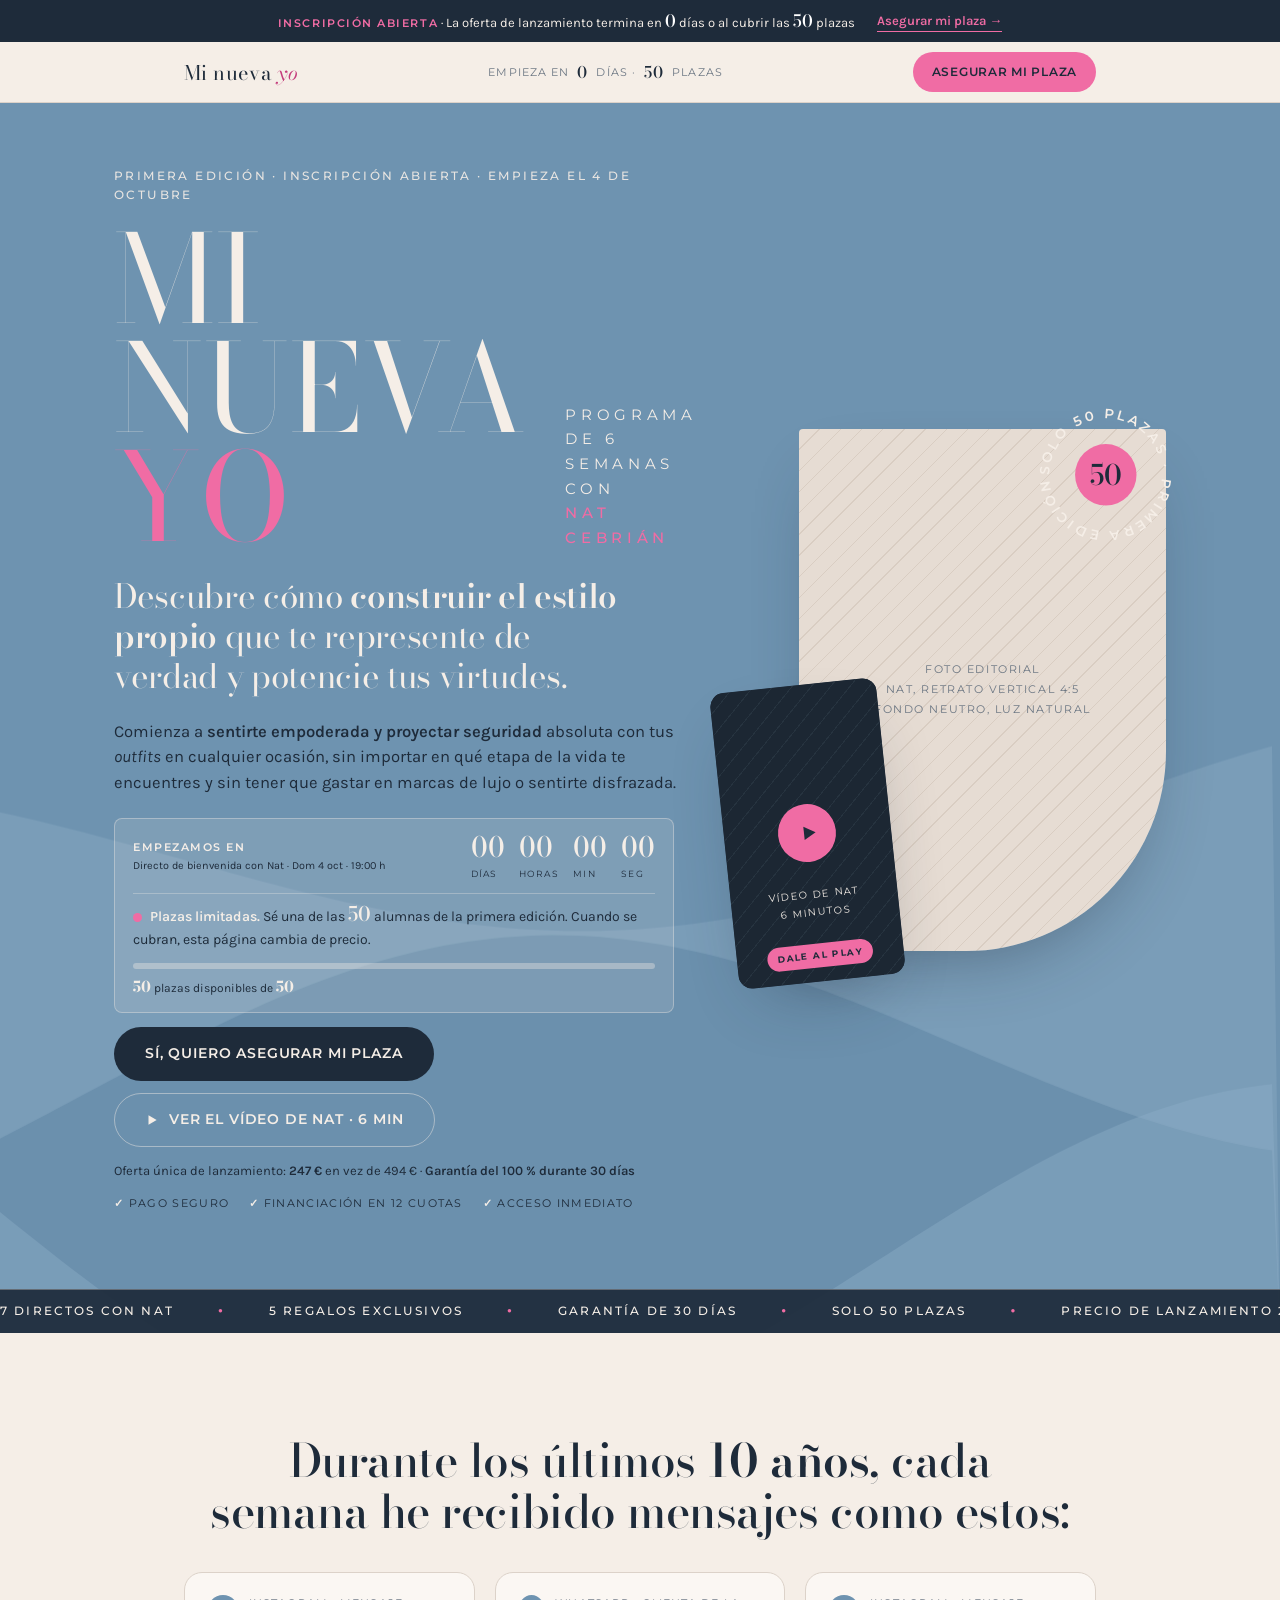
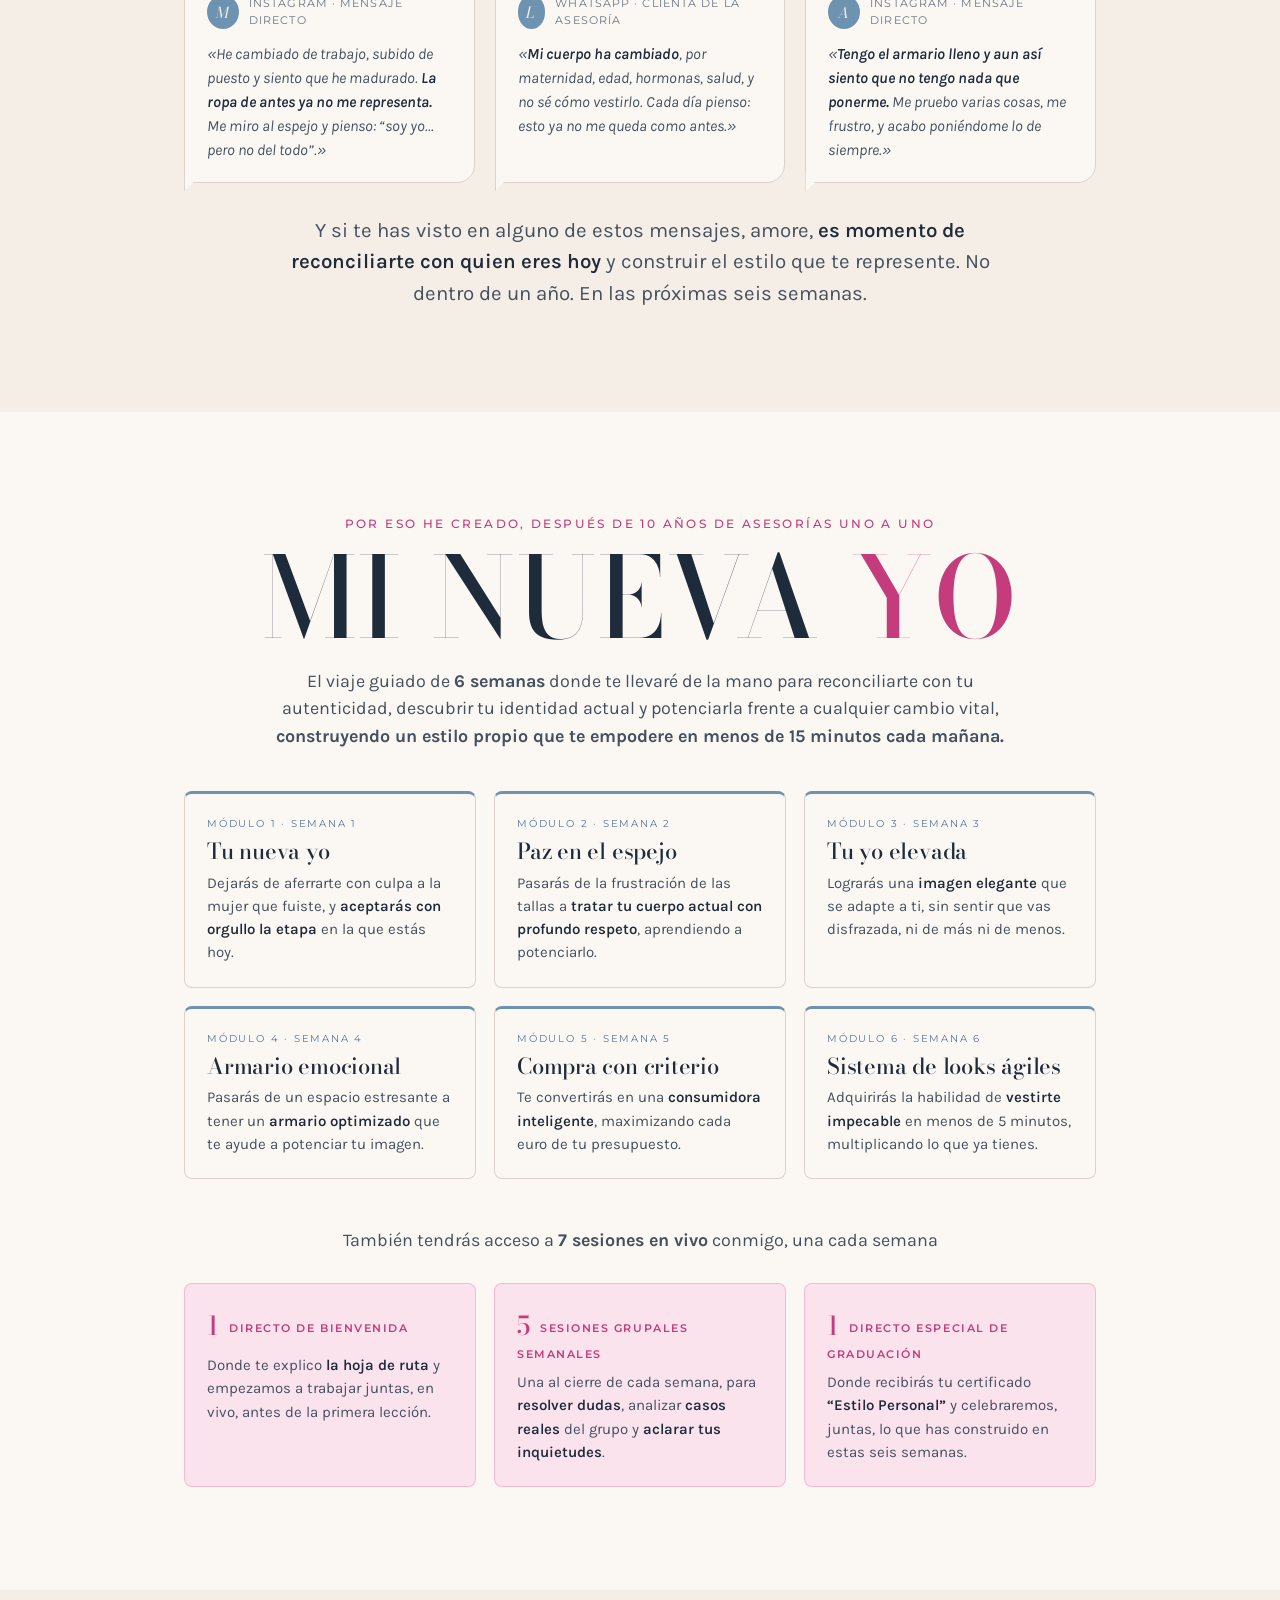
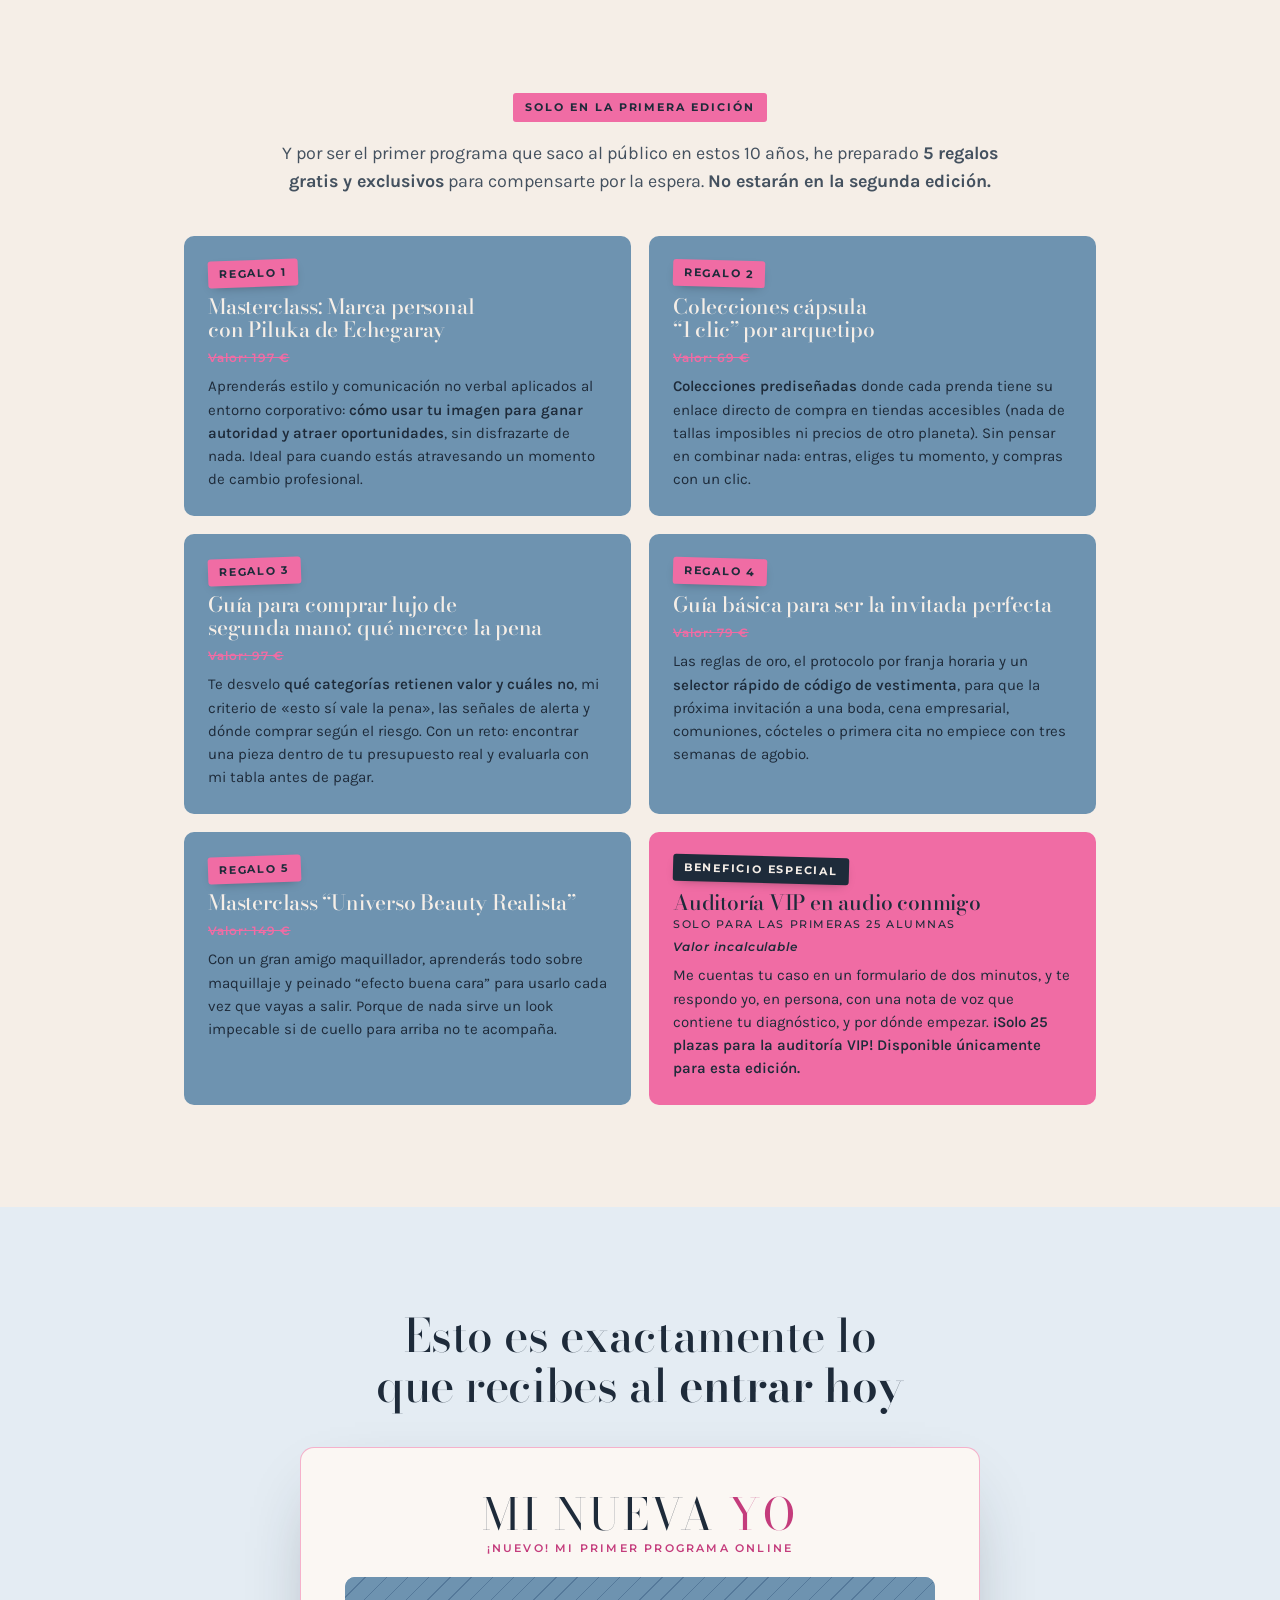
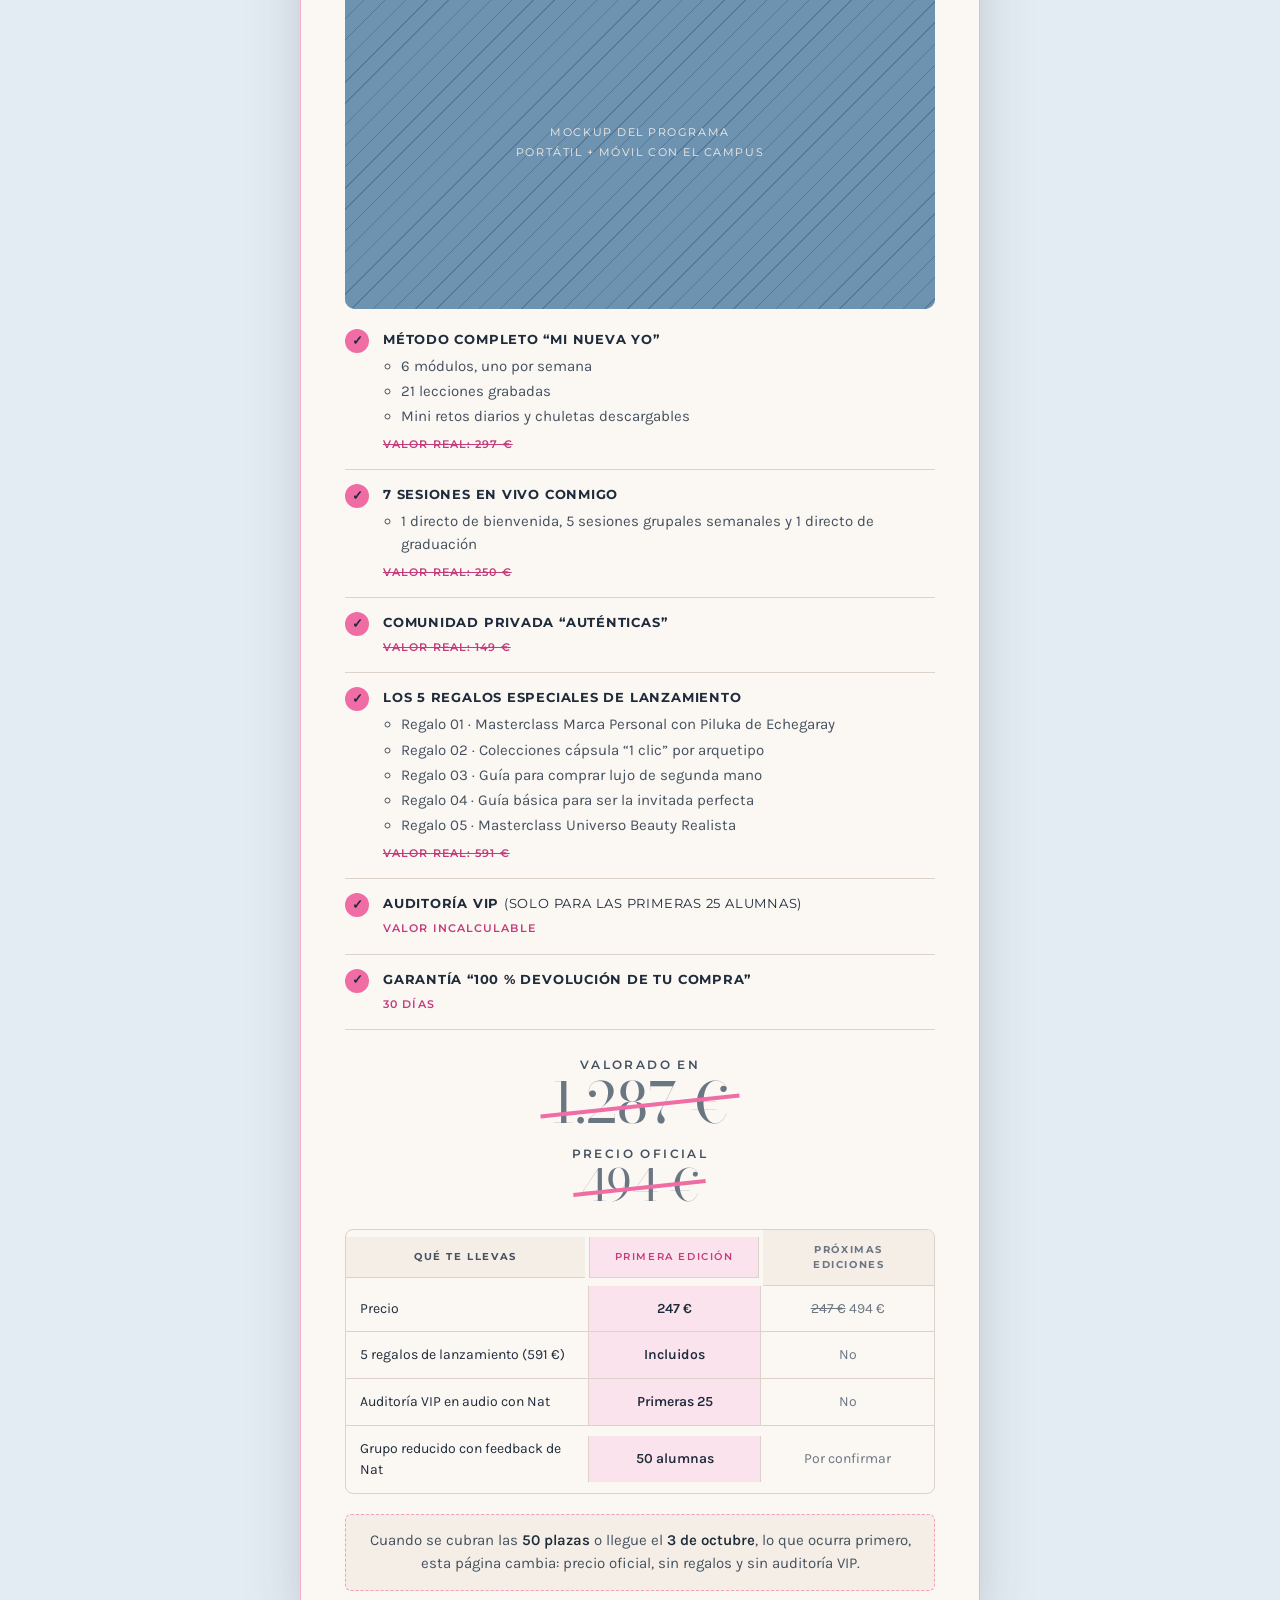
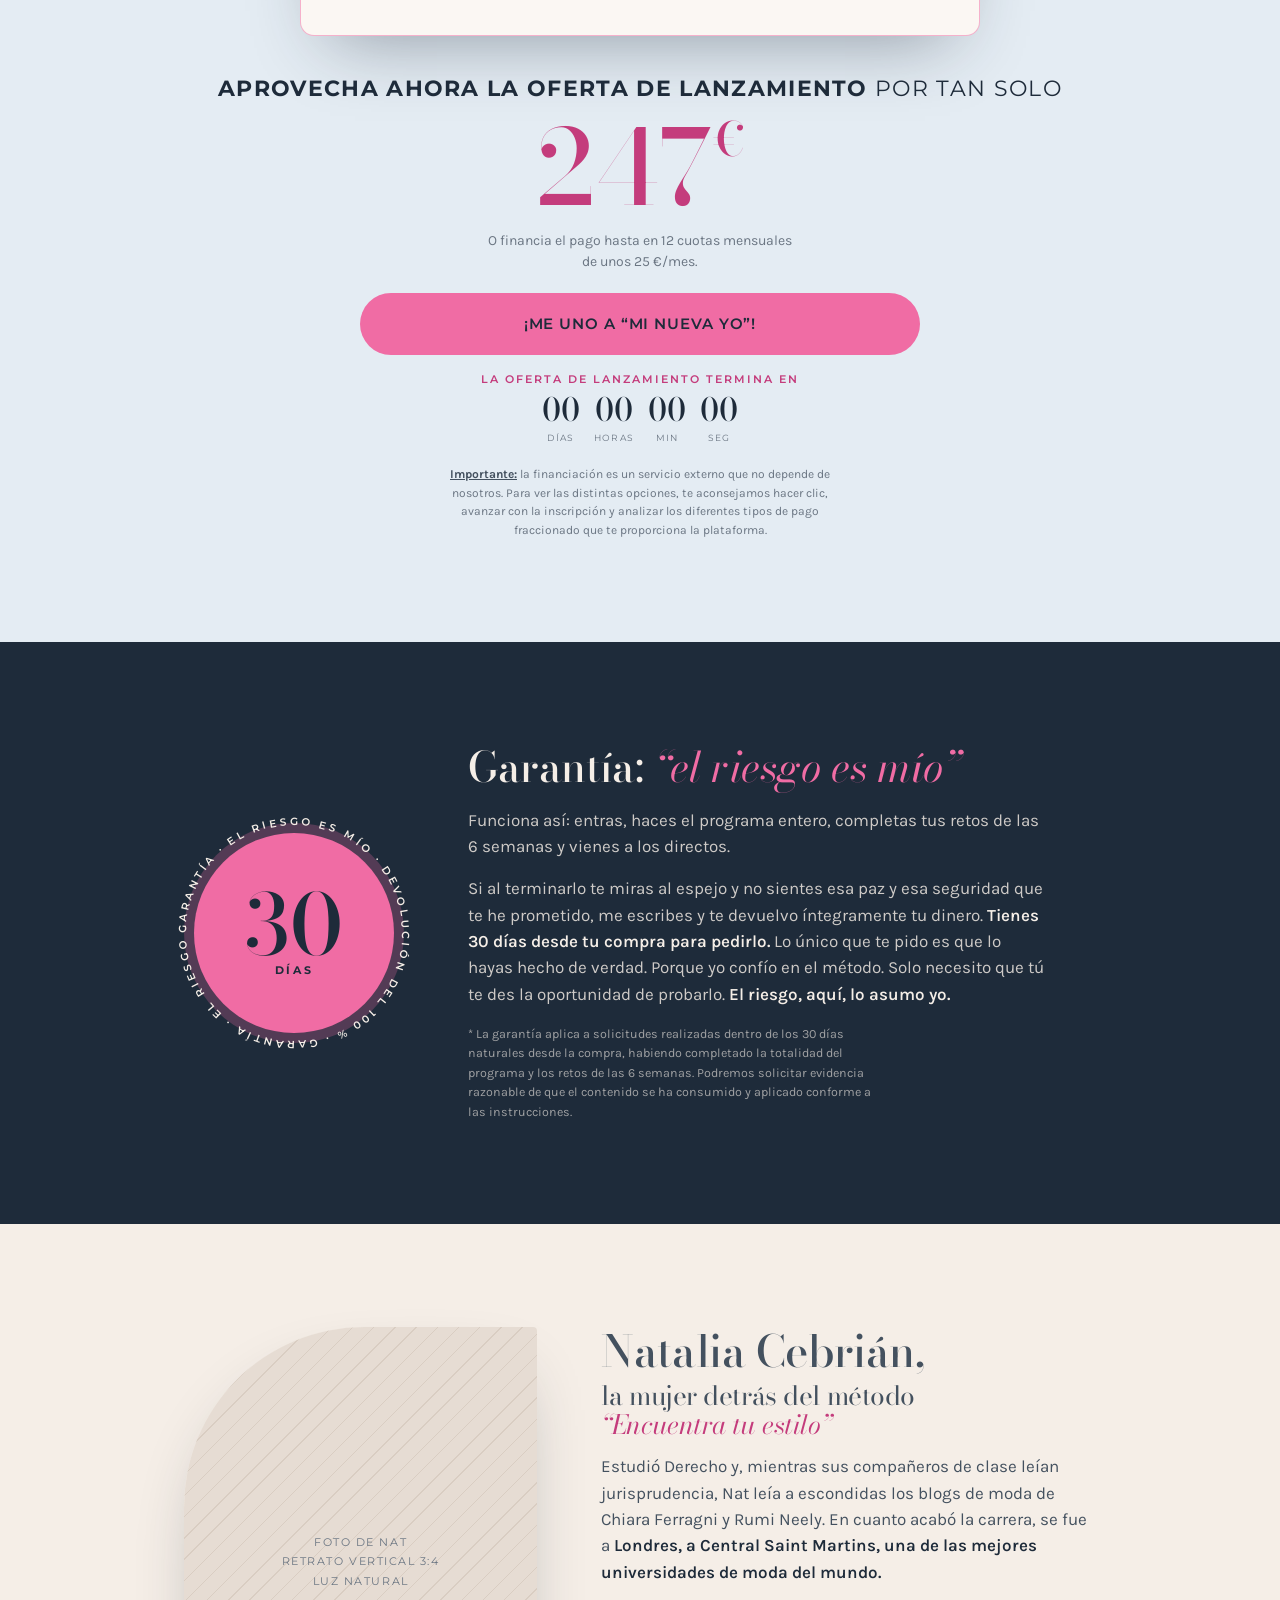
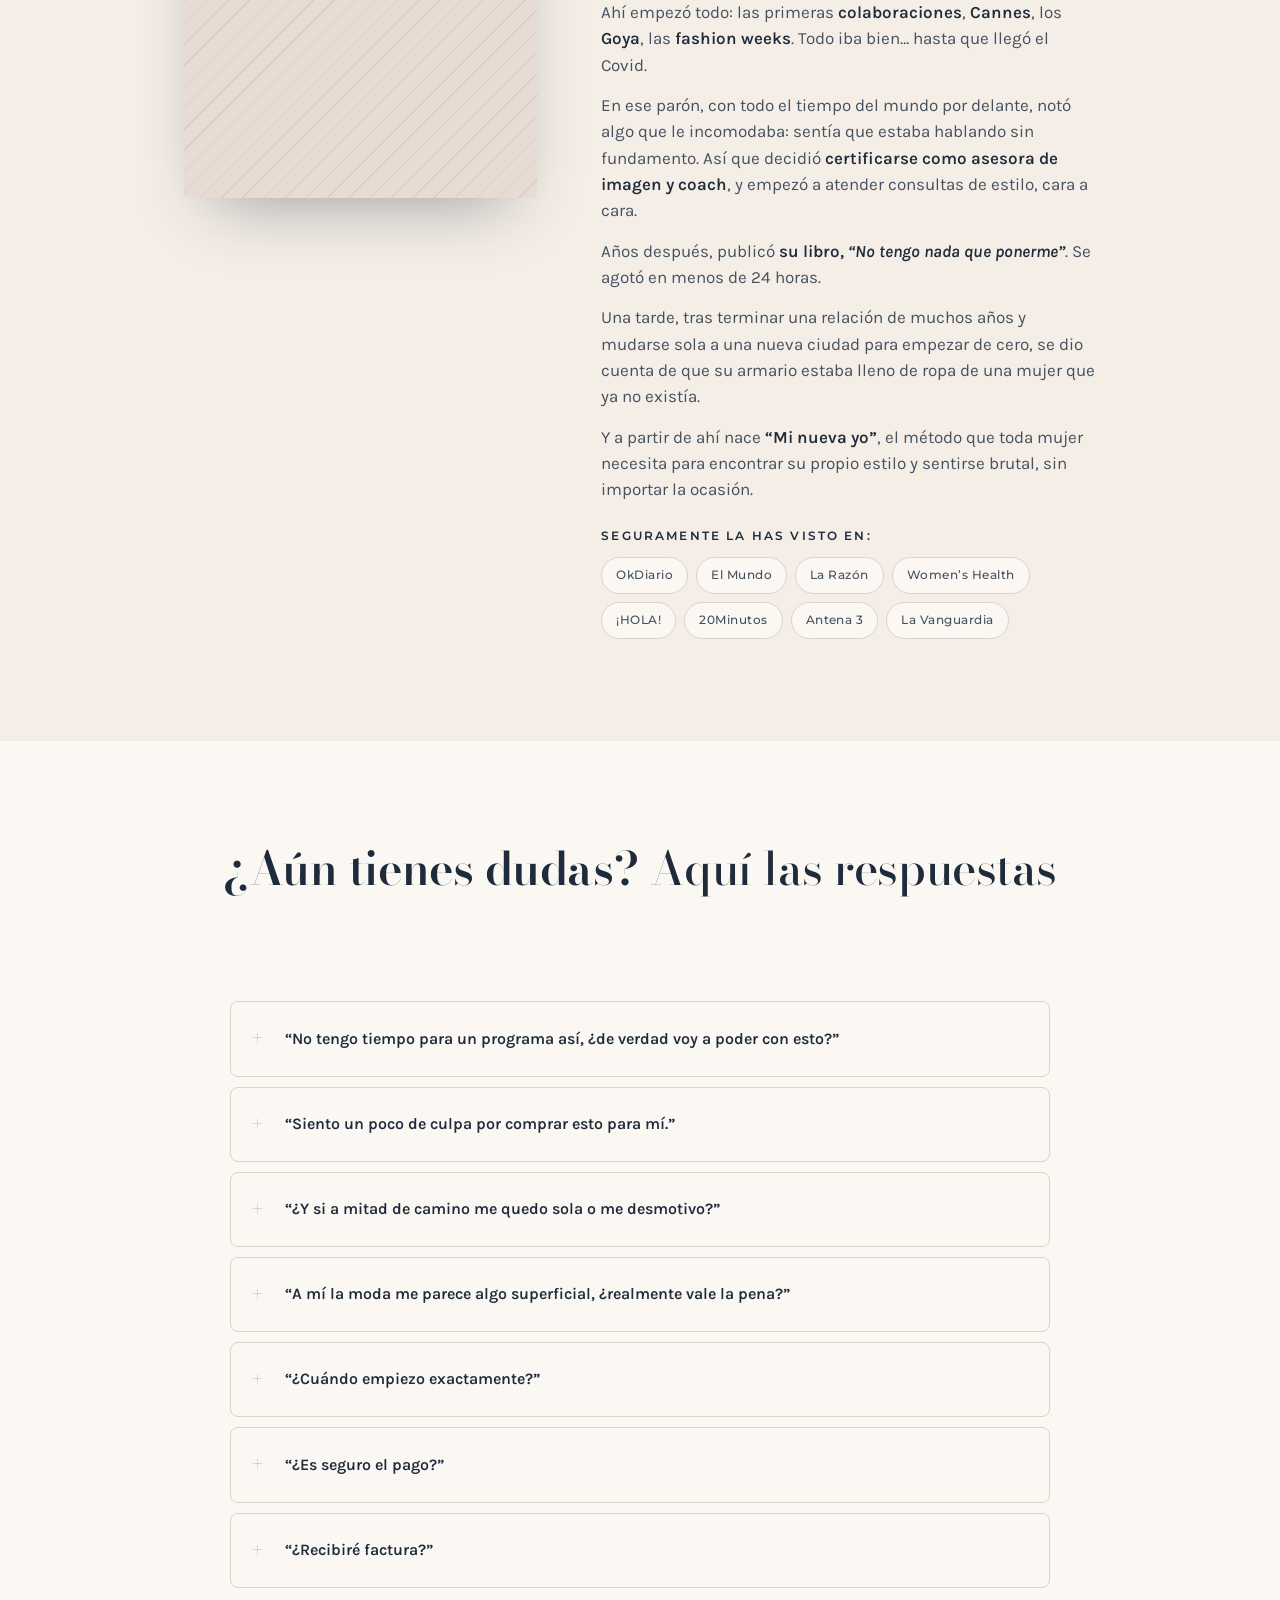
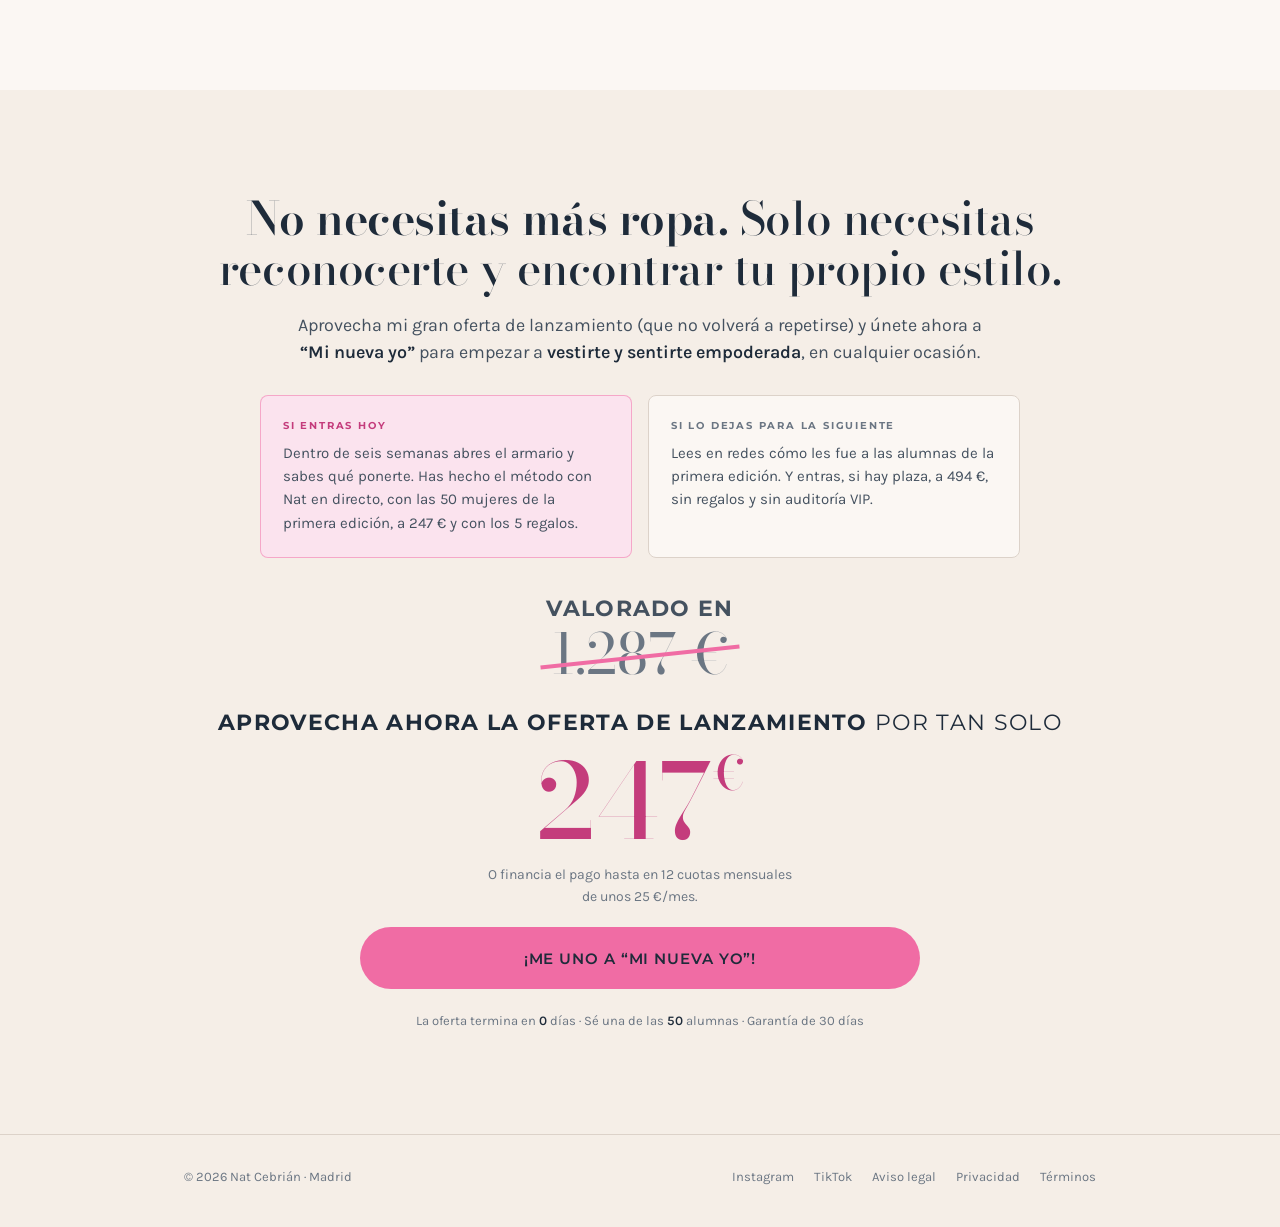
==== commit e886d568: "Landing Mi nueva yo v7: hero potente y capa de urgencia sobre la estructura VSL - Hero a dos columna" ====
--- a/landing/mi-nueva-yo/index.html
+++ b/landing/mi-nueva-yo/index.html
@@ -87,6 +87,14 @@
   .cta-note b { color: var(--ink); font-weight: 600; }
   .on-brand .cta-note, .on-brand .cta-note b { color: var(--ink); }
 
+  /* Announce */
+  .announce { background: var(--ink); color: var(--bg); font-size: 13px; }
+  .announce .wrap { display: flex; flex-wrap: wrap; justify-content: center; align-items: center; gap: 6px 22px; min-height: 42px; padding-block: 8px; text-align: center; }
+  .announce strong { font-family: var(--label); font-weight: 600; letter-spacing: .14em; text-transform: uppercase; font-size: 11px; color: var(--accent); }
+  .announce b { font-family: var(--display); font-size: 17px; font-weight: 500; color: #fff; }
+  .announce a { font-weight: 600; text-decoration: none; color: var(--accent); border-bottom: 1px solid currentColor; white-space: nowrap; }
+  @media (max-width: 640px) { .announce .wrap { font-size: 12px; gap: 4px 14px; } }
+
   /* Header */
   .progress { position: fixed; top: env(safe-area-inset-top, 0px); left: 0; height: 3px; width: 0; background: var(--accent); z-index: 40; transition: width 80ms linear; }
   .top { position: sticky; top: env(safe-area-inset-top, 0px); z-index: 30; background: color-mix(in srgb, var(--bg) 86%, transparent); backdrop-filter: blur(12px); border-bottom: 1px solid var(--line); }
@@ -98,18 +106,51 @@
   .top .cd-mini b { font-family: var(--display); font-size: 16px; color: var(--ink); font-weight: 500; }
   @media (max-width: 700px) { .top .cd-mini { display: none; } }
 
-  /* Hero VSL */
-  .hero { position: relative; overflow: hidden; background: var(--brand); color: var(--on-brand); padding-block: clamp(40px, 6vw, 80px) clamp(56px, 7vw, 96px); text-align: center; }
+  /* Hero: wordmark + retrato + reel (VSL en modal) */
+  .hero { position: relative; overflow: hidden; background: var(--brand); color: var(--on-brand); padding-block: clamp(36px, 5vw, 64px) 0; }
   .silk { position: absolute; inset: 0; width: 100%; height: 100%; z-index: 0; }
-  .hero .wrap { position: relative; z-index: 1; display: flex; flex-direction: column; align-items: center; gap: 24px; }
-  .logo { display: flex; flex-direction: column; align-items: center; gap: 4px; animation: fade 900ms var(--ease) both; }
-  .logo .mark { font-family: var(--display); font-size: clamp(30px, 4vw, 44px); letter-spacing: .06em; text-transform: uppercase; line-height: 1; color: var(--on-brand); }
-  .logo .mark em { font-style: normal; color: var(--accent); }
-  .logo .sub { font-family: var(--label); font-size: 10px; letter-spacing: .3em; text-transform: uppercase; color: var(--on-brand); opacity: .85; }
-  .hero h1 { font-size: clamp(30px, 4.6vw, 56px); max-width: 20ch; color: var(--on-brand); animation: fade 900ms var(--ease) 120ms both; }
+  .hero .wrap { position: relative; z-index: 1; display: grid; grid-template-columns: minmax(0, 7fr) minmax(0, 5fr); gap: clamp(24px, 4vw, 56px); align-items: center; max-width: 1180px; padding-bottom: clamp(48px, 6vw, 80px); }
+  .hero-copy { display: flex; flex-direction: column; gap: 22px; text-align: left; }
+  .hero .eyebrow { color: var(--on-brand); opacity: .9; }
+  .wordmark { display: grid; grid-template-columns: auto 1fr; gap: 0 clamp(16px, 3vw, 40px); align-items: end; }
+  .wordmark .mark { font-family: var(--display); font-size: clamp(64px, 9.5vw, 132px); line-height: 0.86; letter-spacing: 0.01em; text-transform: uppercase; font-weight: 400; color: var(--on-brand); }
+  .wordmark .mark .w { display: block; overflow: hidden; padding-bottom: .04em; }
+  .wordmark .mark .w > span { display: inline-block; animation: rise 900ms var(--ease) both; }
+  .wordmark .mark .w:nth-child(2) > span { animation-delay: 120ms; }
+  .wordmark .mark .w:nth-child(3) > span { animation-delay: 240ms; }
+  .wordmark .mark em { font-style: normal; color: var(--accent); }
+  .wordmark .sub { font-family: var(--label); font-weight: 400; font-size: clamp(12px, 1.2vw, 16px); letter-spacing: .3em; text-transform: uppercase; line-height: 1.6; color: var(--on-brand); animation: fade 900ms var(--ease) 450ms both; padding-bottom: .3em; }
+  .wordmark .sub b { display: block; font-weight: 500; color: var(--accent); }
+  @keyframes rise { from { transform: translateY(110%); opacity: 0; } to { transform: none; opacity: 1; } }
+  .hero h1 { font-size: clamp(24px, 2.6vw, 34px); line-height: 1.2; color: var(--on-brand); animation: fade 900ms var(--ease) 320ms both; font-weight: 400; }
   .hero h1 b { font-weight: 600; }
-  .hero .lede { color: var(--ink); max-width: 44em; animation: fade 900ms var(--ease) 240ms both; }
+  .hero .lede { color: var(--ink); max-width: 40em; animation: fade 900ms var(--ease) 400ms both; font-size: clamp(16px, 1.3vw, 18.5px); }
   .hero .lede b { font-weight: 600; }
+  .stage { position: relative; aspect-ratio: 4 / 5; animation: fade 1000ms var(--ease) 300ms both; }
+  .portrait { position: absolute; inset: 0 0 0 12%; border-radius: 4px 4px 200px 4px; overflow: hidden; box-shadow: var(--shadow); }
+  .portrait .ph { position: absolute; inset: 0; }
+  .reel { position: absolute; left: -6%; bottom: -6%; width: 40%; aspect-ratio: 9 / 16; border-radius: 14px; overflow: hidden; background: var(--ink); box-shadow: var(--shadow); transform: rotate(-6deg); transition: transform 500ms var(--ease); cursor: pointer; border: 0; padding: 0; }
+  .reel:hover { transform: rotate(0deg) scale(1.04); }
+  .reel .ph { position: absolute; inset: 0; color: var(--bg); background: repeating-linear-gradient(135deg, #1C2733 0 14px, #26333F 14px 15px); font-size: 10px; align-content: end; padding-bottom: 60px; }
+  .reel .play { position: absolute; left: 50%; top: 50%; width: 58px; height: 58px; margin: -29px 0 0 -29px; border-radius: 50%; background: var(--accent); display: grid; place-items: center; animation: pulse 2.4s ease-in-out infinite; }
+  .reel .play svg { width: 20px; height: 20px; fill: var(--ink); margin-left: 3px; }
+  .reel .tag { position: absolute; left: 50%; bottom: 14px; transform: translateX(-50%); background: var(--accent); color: var(--ink); font-family: var(--label); font-size: 9px; letter-spacing: .16em; text-transform: uppercase; font-weight: 700; padding: 5px 10px; border-radius: 999px; white-space: nowrap; }
+  .badge { position: absolute; right: -4%; top: -6%; width: clamp(120px, 12vw, 160px); aspect-ratio: 1; animation: spin 24s linear infinite; z-index: 2; }
+  .badge svg { width: 100%; height: 100%; overflow: visible; }
+  .badge text { font-family: var(--label); font-size: 10.5px; font-weight: 600; letter-spacing: .22em; text-transform: uppercase; fill: var(--on-brand); }
+  .badge circle { fill: var(--accent); }
+  .badge .in { font-family: var(--display); font-size: 22px; letter-spacing: 0; text-transform: none; fill: var(--ink); font-weight: 500; }
+  .marquee { position: relative; z-index: 1; border-top: 1px solid color-mix(in srgb, var(--on-brand) 30%, transparent); background: color-mix(in srgb, var(--ink) 92%, transparent); color: var(--bg); overflow: hidden; padding-block: 12px; }
+  .marquee-track { display: flex; gap: 44px; white-space: nowrap; width: max-content; animation: slide 40s linear infinite; font-family: var(--label); font-size: 12px; letter-spacing: .18em; text-transform: uppercase; font-weight: 500; }
+  .marquee-track span::after { content: "●"; margin-left: 44px; color: var(--accent); font-size: 8px; vertical-align: 2px; }
+  @keyframes slide { to { transform: translateX(-50%); } }
+  @media (max-width: 900px) {
+    .hero .wrap { grid-template-columns: 1fr; }
+    .wordmark { grid-template-columns: 1fr; gap: 10px; }
+    .wordmark .mark { font-size: clamp(64px, 20vw, 100px); }
+    .stage { max-width: 340px; margin: 12px auto 0; }
+    .badge { right: -2%; }
+  }
   .vsl { position: relative; width: 100%; max-width: 820px; aspect-ratio: 16 / 9; border-radius: 12px; overflow: hidden; background: var(--ink); box-shadow: var(--shadow); border: 0; padding: 0; cursor: pointer; display: block; animation: fade 1000ms var(--ease) 360ms both; }
   .ph { background: repeating-linear-gradient(135deg, var(--placeholder) 0 14px, var(--placeholder-stripe) 14px 15px); display: grid; place-items: center; text-align: center; padding: 24px; color: var(--muted); font-family: var(--label); font-size: 11px; letter-spacing: 0.14em; text-transform: uppercase; line-height: 1.8; width: 100%; height: 100%; }
   .vsl .ph { position: absolute; inset: 0; background: repeating-linear-gradient(135deg, #1C2733 0 14px, #26333F 14px 15px); color: var(--bg); align-content: end; padding-bottom: 28px; }
@@ -119,7 +160,14 @@
   .vsl .dur { position: absolute; right: 16px; top: 16px; background: rgba(0,0,0,.55); color: #fff; font-family: var(--label); font-size: 11px; letter-spacing: .12em; padding: 6px 10px; border-radius: 2px; }
   @keyframes pulse { 0%, 100% { box-shadow: 0 0 0 0 color-mix(in srgb, var(--accent) 50%, transparent); } 60% { box-shadow: 0 0 0 18px transparent; } }
   @keyframes fade { from { opacity: 0; transform: translateY(12px); } to { opacity: 1; transform: none; } }
-  .cta-block { display: flex; flex-direction: column; align-items: center; gap: 14px; width: 100%; animation: fade 900ms var(--ease) 500ms both; }
+  .cta-block { display: flex; flex-direction: column; align-items: flex-start; gap: 14px; width: 100%; animation: fade 900ms var(--ease) 500ms both; }
+  .cta-row { display: flex; flex-wrap: wrap; gap: 12px; align-items: center; width: 100%; }
+  .btn-ghost { border-color: color-mix(in srgb, var(--on-brand) 45%, transparent); color: var(--on-brand); background: transparent; }
+  .btn-ghost::before { background: var(--on-brand); }
+  .btn-ghost:hover { color: var(--ink); }
+  .btn-ghost svg { width: 14px; height: 14px; fill: currentColor; }
+  .cta-block .cta-note { margin-top: 0; }
+  @media (max-width: 640px) { .cta-row .btn { width: 100%; } }
   .urgency { width: 100%; max-width: 560px; display: flex; flex-direction: column; gap: 12px; padding: 14px 18px; border: 1px solid color-mix(in srgb, var(--on-brand) 35%, transparent); border-radius: 8px; background: color-mix(in srgb, var(--on-brand) 12%, transparent); backdrop-filter: blur(6px); text-align: left; }
   .cd-row { display: flex; flex-wrap: wrap; align-items: center; justify-content: space-between; gap: 8px 20px; }
   .cd-label { display: flex; flex-direction: column; gap: 2px; font-size: 13px; color: var(--ink); }
@@ -135,13 +183,16 @@
   .seatbar-track { height: 6px; border-radius: 3px; background: color-mix(in srgb, var(--on-brand) 35%, transparent); overflow: hidden; }
   .seatbar-track i { display: block; height: 100%; width: 0; background: var(--accent); transition: width 900ms var(--ease); }
   .seatbar b { font-family: var(--display); font-size: 15px; color: var(--on-brand); }
-  .trust { list-style: none; margin: 0; padding: 0; display: flex; flex-wrap: wrap; justify-content: center; gap: 8px 20px; font-family: var(--label); font-size: 11px; letter-spacing: .12em; text-transform: uppercase; color: var(--ink); }
+  .trust { list-style: none; margin: 0; padding: 0; display: flex; flex-wrap: wrap; justify-content: flex-start; gap: 8px 20px; font-family: var(--label); font-size: 11px; letter-spacing: .12em; text-transform: uppercase; color: var(--ink); }
   .trust li::before { content: "✓ "; color: var(--on-brand); font-weight: 700; }
   @media (max-width: 640px) { .cd-row { flex-direction: column; align-items: flex-start; } .btn-xl { font-size: 13px; padding-inline: 20px; } }
 
   /* Messages */
   .msgs { display: grid; grid-template-columns: repeat(3, minmax(0, 1fr)); gap: 20px; margin-top: 36px; }
-  .msg { background: var(--surface); border: 1px solid var(--line); border-radius: 12px; padding: 26px 24px 24px; position: relative; display: flex; flex-direction: column; gap: 12px; }
+  .msg { background: var(--surface); border: 1px solid var(--line); border-radius: 18px 18px 18px 4px; padding: 22px 22px 20px; position: relative; display: flex; flex-direction: column; gap: 12px; text-align: left; transition: transform 300ms var(--ease); }
+  .msg:hover { transform: translateY(-4px) rotate(-.5deg); }
+  .msg:nth-child(2):hover { transform: translateY(-4px) rotate(.5deg); }
+  .msg::after { content: ""; position: absolute; left: -1px; bottom: -10px; width: 18px; height: 18px; background: var(--surface); border-left: 1px solid var(--line); border-bottom: 1px solid var(--line); clip-path: polygon(0 0, 100% 0, 0 100%); }
   .msg .who { display: flex; align-items: center; gap: 10px; font-family: var(--label); font-size: 11px; letter-spacing: .1em; text-transform: uppercase; color: var(--muted); }
   .msg .who i { width: 34px; height: 34px; border-radius: 50%; background: var(--brand); display: grid; place-items: center; color: var(--on-brand); font-family: var(--display); font-size: 15px; font-style: italic; }
   .msg p { font-style: italic; color: var(--ink-soft); font-size: 15.5px; }
@@ -173,7 +224,8 @@
   .gifts { display: grid; grid-template-columns: repeat(2, minmax(0, 1fr)); gap: 18px; margin-top: 40px; text-align: left; }
   .gift { background: var(--brand); color: var(--on-brand); border-radius: 10px; padding: 24px; display: flex; flex-direction: column; gap: 8px; transition: transform 300ms var(--ease); }
   .gift:hover { transform: translateY(-4px); }
-  .gift .k { align-self: flex-start; background: var(--accent); color: var(--ink); font-family: var(--label); font-size: 11px; letter-spacing: .16em; text-transform: uppercase; font-weight: 700; padding: 4px 10px; border-radius: 3px; }
+  .gift .k { align-self: flex-start; background: var(--accent); color: var(--ink); font-family: var(--label); font-size: 11px; letter-spacing: .16em; text-transform: uppercase; font-weight: 700; padding: 5px 11px; border-radius: 3px; transform: rotate(-2deg); box-shadow: 0 4px 12px -6px rgba(0,0,0,.4); }
+  .gift:nth-child(even) .k { transform: rotate(1.5deg); }
   .gift h3 { font-size: 21px; color: var(--on-brand); }
   .gift .val { font-family: var(--label); font-size: 12px; letter-spacing: .08em; color: var(--accent); text-decoration: line-through; font-weight: 600; }
   .gift p { color: var(--ink); font-size: 15px; }
@@ -199,6 +251,17 @@
   .items ul { margin: 6px 0 0; padding-left: 18px; color: var(--ink-soft); font-size: 15px; display: flex; flex-direction: column; gap: 2px; }
   .items .val { display: inline-block; margin-top: 6px; font-family: var(--label); font-size: 11px; letter-spacing: .1em; text-transform: uppercase; color: var(--accent-text); text-decoration: line-through; font-weight: 600; }
   .items .val.nostrike { text-decoration: none; }
+  .compare { border: 1px solid var(--line); border-radius: 8px; overflow: hidden; font-size: 14px; }
+  .compare .row { display: grid; grid-template-columns: 1.4fr 1fr 1fr; align-items: center; }
+  .compare .row > div { padding: 12px 14px; border-bottom: 1px solid var(--line); }
+  .compare .row:last-child > div { border-bottom: 0; }
+  .compare .row > div:nth-child(2) { background: var(--accent-tint); font-weight: 600; border-left: 1px solid var(--line); border-right: 1px solid var(--line); text-align: center; }
+  .compare .row > div:nth-child(3) { text-align: center; color: var(--muted); }
+  .compare .head > div { font-family: var(--label); font-size: 10px; letter-spacing: .16em; text-transform: uppercase; font-weight: 700; color: var(--ink-soft); background: var(--bg); }
+  .compare .head > div:nth-child(2) { color: var(--accent-text); background: var(--accent-tint); }
+  .compare s { color: var(--muted); }
+  .fomo { font-size: 15px; color: var(--ink-soft); text-align: center; padding: 14px 16px; border-radius: 6px; background: var(--bg); border: 1px dashed color-mix(in srgb, var(--accent) 60%, transparent); }
+  .fomo b { color: var(--ink); font-weight: 600; }
   .totals { text-align: center; display: flex; flex-direction: column; gap: 14px; padding-top: 6px; }
   .totals .lbl { font-family: var(--label); font-size: 12px; letter-spacing: .2em; text-transform: uppercase; font-weight: 600; color: var(--ink-soft); }
   .totals .strike { font-family: var(--display); font-size: clamp(40px, 5vw, 56px); line-height: 1; color: var(--muted); position: relative; display: inline-block; }
@@ -210,6 +273,11 @@
   .price-big small { font-size: .45em; vertical-align: top; }
   .installments { font-size: 14px; color: var(--muted); max-width: 40ch; }
   .offer-cta .btn { margin-top: 10px; }
+  .close-cd { display: flex; flex-direction: column; align-items: center; gap: 6px; margin-top: 6px; }
+  .close-cd .lbl2 { font-family: var(--label); font-size: 11px; letter-spacing: .18em; text-transform: uppercase; color: var(--accent-text); font-weight: 600; }
+  .countdown.dark b { color: var(--ink); font-size: 32px; }
+  .countdown.dark small { color: var(--muted); }
+  .sticker { display: inline-block; background: var(--accent); color: var(--ink); font-family: var(--label); font-size: 11px; letter-spacing: .18em; text-transform: uppercase; font-weight: 700; padding: 6px 12px; border-radius: 3px; transform: rotate(-2deg); }
   .fine { font-size: 12px; color: var(--muted); max-width: 60ch; margin-top: 10px; }
   .fine b { color: var(--ink-soft); text-decoration: underline; }
 
@@ -259,6 +327,13 @@
   .final h2 b { font-weight: 600; }
   .final .lede { margin: 18px auto 0; max-width: 40em; }
   .final .lede b { color: var(--ink); font-weight: 600; }
+  .final .two { display: grid; grid-template-columns: 1fr 1fr; gap: 16px; max-width: 760px; margin: 28px auto 0; text-align: left; }
+  .final .two > div { padding: 22px; border-radius: 8px; border: 1px solid var(--line); background: var(--surface); }
+  .final .two > div:first-child { background: var(--accent-tint); border-color: color-mix(in srgb, var(--accent) 50%, transparent); }
+  .final .two .k { font-family: var(--label); font-size: 10px; letter-spacing: .18em; text-transform: uppercase; font-weight: 700; color: var(--accent-text); display: block; margin-bottom: 8px; }
+  .final .two > div:last-child .k { color: var(--muted); }
+  .final .two p { font-size: 15px; color: var(--ink-soft); }
+  @media (max-width: 640px) { .final .two { grid-template-columns: 1fr; } }
 
   .footer { border-top: 1px solid var(--line); padding-block: 32px calc(40px + 72px); font-size: 13px; color: var(--muted); }
   .footer .wrap { display: flex; flex-wrap: wrap; gap: 16px 32px; justify-content: space-between; align-items: center; }
@@ -301,6 +376,12 @@
 <a class="skip" href="#oferta">Saltar a la oferta</a>
 <div class="progress" id="progress" aria-hidden="true"></div>
 
+<div class="announce" role="region" aria-label="Aviso">
+  <div class="wrap">
+    <span><strong>Inscripción abierta</strong> · La oferta de lanzamiento termina en <b data-close-days>—</b> días o al cubrir las <b data-seats>50</b> plazas</span>
+    <a href="#oferta">Asegurar mi plaza →</a>
+  </div>
+</div>
 <header class="top">
   <div class="wrap">
     <a class="brand" href="#top" aria-label="Mi nueva yo, inicio">Mi nueva <span>yo</span></a>
@@ -314,31 +395,54 @@
   <section class="hero on-brand" id="hero">
     <canvas class="silk" id="silk" aria-hidden="true"></canvas>
     <div class="wrap">
-      <div class="logo" aria-label="Mi nueva yo, programa de 6 semanas con Nat Cebrián">
-        <span class="mark">Mi nueva <em>yo</em></span>
-        <span class="sub">Programa de 6 semanas con Nat Cebrián</span>
-      </div>
-      <h1>Descubre cómo <b>construir el estilo propio</b> que te represente de verdad y potencie tus virtudes</h1>
-      <p class="lede">Comienza a <b>sentirte empoderada y proyectar seguridad</b> absoluta con tus <em>outfits</em> en cualquier ocasión, sin importar en qué etapa de la vida te encuentres y sin tener que gastar en marcas de lujo o sentirte disfrazada.</p>
-      <button class="vsl" type="button" data-open-video aria-label="Ver el vídeo de presentación">
-        <div class="ph">Vídeo de venta (VSL) 16:9<br>Nat a cámara · 6 a 9 minutos</div>
-        <span class="play"><svg viewBox="0 0 24 24" aria-hidden="true"><path d="M6 4l14 8-14 8z"/></svg></span>
-        <span class="dur">Activa el sonido</span>
-      </button>
-      <div class="cta-block">
-        <div class="urgency">
-          <div class="cd-row">
-            <span class="cd-label"><strong>Empezamos en</strong><small>Directo de bienvenida con Nat · Dom 4 oct · 19:00 h</small></span>
-            <span class="countdown" id="countdown" aria-live="off">
-              <span><b data-u="d">00</b><small>días</small></span><span><b data-u="h">00</b><small>horas</small></span><span><b data-u="m">00</b><small>min</small></span><span><b data-u="s">00</b><small>seg</small></span>
-            </span>
+      <div class="hero-copy">
+        <p class="eyebrow">Primera edición · Inscripción abierta · Empieza el 4 de octubre</p>
+        <div class="wordmark">
+          <p class="mark" aria-label="Mi nueva yo"><span class="w"><span>Mi</span></span><span class="w"><span>nueva</span></span><span class="w"><span><em>yo</em></span></span></p>
+          <p class="sub">Programa de 6 semanas con <b>Nat Cebrián</b></p>
+        </div>
+        <h1>Descubre cómo <b>construir el estilo propio</b> que te represente de verdad y potencie tus virtudes.</h1>
+        <p class="lede">Comienza a <b>sentirte empoderada y proyectar seguridad</b> absoluta con tus <em>outfits</em> en cualquier ocasión, sin importar en qué etapa de la vida te encuentres y sin tener que gastar en marcas de lujo o sentirte disfrazada.</p>
+        <div class="cta-block">
+          <div class="urgency">
+            <div class="cd-row">
+              <span class="cd-label"><strong>Empezamos en</strong><small>Directo de bienvenida con Nat · Dom 4 oct · 19:00 h</small></span>
+              <span class="countdown" id="countdown" aria-live="off">
+                <span><b data-u="d">00</b><small>días</small></span><span><b data-u="h">00</b><small>horas</small></span><span><b data-u="m">00</b><small>min</small></span><span><b data-u="s">00</b><small>seg</small></span>
+              </span>
+            </div>
+            <p class="seats"><i aria-hidden="true"></i><strong>Plazas limitadas.</strong> Sé una de las <b data-seats>50</b> alumnas de la primera edición. Cuando se cubran, esta página cambia de precio.</p>
+            <div class="seatbar" data-seatbar hidden><div class="seatbar-track"><i></i></div><span><b data-left>50</b> plazas disponibles de <b data-seats>50</b></span></div>
           </div>
-          <p class="seats"><i aria-hidden="true"></i><strong>Plazas limitadas.</strong> Sé una de las <b data-seats>50</b> alumnas de esta edición.</p>
-          <div class="seatbar" data-seatbar hidden><div class="seatbar-track"><i></i></div><span><b data-left>50</b> plazas disponibles de <b data-seats>50</b></span></div>
+          <div class="cta-row">
+            <a class="btn btn-primary" href="#oferta"><span>Sí, quiero asegurar mi plaza</span></a>
+            <button class="btn btn-ghost" type="button" data-open-video><svg viewBox="0 0 24 24" aria-hidden="true"><path d="M6 4l14 8-14 8z"/></svg><span>Ver el vídeo de Nat · 6 min</span></button>
+          </div>
+          <p class="cta-note">Oferta única de lanzamiento: <b>247 €</b> en vez de 494 € · <b>Garantía del 100 % durante 30 días</b></p>
+          <ul class="trust" aria-label="Garantías"><li>Pago seguro</li><li>Financiación en 12 cuotas</li><li>Acceso inmediato</li></ul>
         </div>
-        <a class="btn btn-primary btn-xl" href="#oferta"><span>Sí, quiero asegurar mi plaza en esta edición</span></a>
-        <p class="cta-note">Oferta única de lanzamiento · <b>Garantía del 100 % durante 30 días</b></p>
-        <ul class="trust" aria-label="Garantías"><li>Pago seguro</li><li>Financiación disponible</li><li>Acceso inmediato</li></ul>
+      </div>
+      <div class="stage">
+        <figure class="portrait"><div class="ph">Foto editorial<br>Nat, retrato vertical 4:5<br>Fondo neutro, luz natural</div></figure>
+        <button class="reel" type="button" data-open-video aria-label="Ver el vídeo de presentación">
+          <div class="ph">Vídeo de Nat<br>6 minutos</div>
+          <span class="play"><svg viewBox="0 0 24 24" aria-hidden="true"><path d="M6 4l14 8-14 8z"/></svg></span>
+          <span class="tag">Dale al play</span>
+        </button>
+        <div class="badge" aria-hidden="true">
+          <svg viewBox="0 0 120 120">
+            <defs><path id="ring" d="M60,60 m-44,0 a44,44 0 1,1 88,0 a44,44 0 1,1 -88,0"/></defs>
+            <circle cx="60" cy="60" r="24"/>
+            <text class="in" x="60" y="68" text-anchor="middle">50</text>
+            <text><textPath href="#ring">Solo 50 plazas · Primera edición · Cierra el 3 de octubre · </textPath></text>
+          </svg>
+        </div>
+      </div>
+    </div>
+    <div class="marquee" aria-hidden="true">
+      <div class="marquee-track">
+        <span>7 directos con Nat</span><span>5 regalos exclusivos</span><span>Garantía de 30 días</span><span>Solo 50 plazas</span><span>Precio de lanzamiento 247 €</span><span>Cierra el 3 de octubre</span>
+        <span>7 directos con Nat</span><span>5 regalos exclusivos</span><span>Garantía de 30 días</span><span>Solo 50 plazas</span><span>Precio de lanzamiento 247 €</span><span>Cierra el 3 de octubre</span>
       </div>
     </div>
   </section>
@@ -348,18 +452,18 @@
     <div class="wrap">
       <h2 class="reveal">Durante los últimos <b>10 años</b>, cada semana he recibido mensajes como estos:</h2>
       <div class="msgs">
-        <article class="msg reveal"><div class="who"><i>M</i>Mensaje recibido</div><p>«He cambiado de trabajo, subido de puesto y siento que he madurado. <b>La ropa de antes ya no me representa.</b> Me miro al espejo y pienso: “soy yo… pero no del todo”.»</p></article>
-        <article class="msg reveal" data-delay="1"><div class="who"><i>L</i>Mensaje recibido</div><p>«<b>Mi cuerpo ha cambiado</b>, por maternidad, edad, hormonas, salud, y no sé cómo vestirlo. Cada día pienso: esto ya no me queda como antes.»</p></article>
-        <article class="msg reveal" data-delay="2"><div class="who"><i>A</i>Mensaje recibido</div><p>«<b>Tengo el armario lleno y aun así siento que no tengo nada que ponerme.</b> Me pruebo varias cosas, me frustro, y acabo poniéndome lo de siempre.»</p></article>
-      </div>
-      <p class="bridge narrow reveal">Y si te identificaste con alguno de estos mensajes, <b>es momento de reconciliarte con quien eres hoy</b> y construir el estilo que te represente.</p>
+        <article class="msg reveal"><div class="who"><i>M</i>Instagram · Mensaje directo</div><p>«He cambiado de trabajo, subido de puesto y siento que he madurado. <b>La ropa de antes ya no me representa.</b> Me miro al espejo y pienso: “soy yo… pero no del todo”.»</p></article>
+        <article class="msg reveal" data-delay="1"><div class="who"><i>L</i>WhatsApp · Clienta de la asesoría</div><p>«<b>Mi cuerpo ha cambiado</b>, por maternidad, edad, hormonas, salud, y no sé cómo vestirlo. Cada día pienso: esto ya no me queda como antes.»</p></article>
+        <article class="msg reveal" data-delay="2"><div class="who"><i>A</i>Instagram · Mensaje directo</div><p>«<b>Tengo el armario lleno y aun así siento que no tengo nada que ponerme.</b> Me pruebo varias cosas, me frustro, y acabo poniéndome lo de siempre.»</p></article>
+      </div>
+      <p class="bridge narrow reveal">Y si te has visto en alguno de estos mensajes, amore, <b>es momento de reconciliarte con quien eres hoy</b> y construir el estilo que te represente. No dentro de un año. En las próximas seis semanas.</p>
     </div>
   </section>
 
   <!-- 3. PROGRAMA -->
   <section class="section alt center" id="programa">
     <div class="wrap">
-      <p class="eyebrow reveal">Por eso he creado</p>
+      <p class="eyebrow reveal">Por eso he creado, después de 10 años de asesorías uno a uno</p>
       <h2 class="prog-title reveal" style="margin-top: 12px">Mi nueva <em>yo</em></h2>
       <p class="lede narrow sec-sub reveal">El viaje guiado de <b>6 semanas</b> donde te llevaré de la mano para reconciliarte con tu autenticidad, descubrir tu identidad actual y potenciarla frente a cualquier cambio vital, <b>construyendo un estilo propio que te empodere en menos de 15 minutos cada mañana.</b></p>
       <div class="mods">
@@ -383,7 +487,8 @@
   <!-- 4. REGALOS -->
   <section class="section center" id="regalos">
     <div class="wrap">
-      <p class="lede narrow reveal">Y por ser el primer programa que saco al público en estos 10 años, he preparado <b>5 regalos gratis y exclusivos</b> para compensarte por la espera.</p>
+      <p class="sticker reveal">Solo en la primera edición</p>
+      <p class="lede narrow reveal" style="margin-top: 18px">Y por ser el primer programa que saco al público en estos 10 años, he preparado <b>5 regalos gratis y exclusivos</b> para compensarte por la espera. <b>No estarán en la segunda edición.</b></p>
       <div class="gifts">
         <article class="gift reveal"><span class="k">Regalo 1</span><h3>Masterclass: Marca personal con Piluka de Echegaray</h3><span class="val">Valor: 197 €</span><p>Aprenderás estilo y comunicación no verbal aplicados al entorno corporativo: <b>cómo usar tu imagen para ganar autoridad y atraer oportunidades</b>, sin disfrazarte de nada. Ideal para cuando estás atravesando un momento de cambio profesional.</p></article>
         <article class="gift reveal" data-delay="1"><span class="k">Regalo 2</span><h3>Colecciones cápsula “1 clic” por arquetipo</h3><span class="val">Valor: 69 €</span><p><b>Colecciones prediseñadas</b> donde cada prenda tiene su enlace directo de compra en tiendas accesibles (nada de tallas imposibles ni precios de otro planeta). Sin pensar en combinar nada: entras, eliges tu momento, y compras con un clic.</p></article>
@@ -414,12 +519,21 @@
           <div><div class="lbl">Valorado en</div><div class="strike">1.287 €</div></div>
           <div><div class="lbl">Precio oficial</div><div class="strike" style="font-size: clamp(32px, 4vw, 44px)">494 €</div></div>
         </div>
+        <div class="compare" aria-label="Primera edición frente a próximas ediciones">
+          <div class="row head"><div>Qué te llevas</div><div>Primera edición</div><div>Próximas ediciones</div></div>
+          <div class="row"><div>Precio</div><div>247 €</div><div><s>247 €</s> 494 €</div></div>
+          <div class="row"><div>5 regalos de lanzamiento (591 €)</div><div>Incluidos</div><div>No</div></div>
+          <div class="row"><div>Auditoría VIP en audio con Nat</div><div>Primeras <span data-vip>25</span></div><div>No</div></div>
+          <div class="row"><div>Grupo reducido con feedback de Nat</div><div><span data-seats>50</span> alumnas</div><div>Por confirmar</div></div>
+        </div>
+        <p class="fomo">Cuando se cubran las <b><span data-seats>50</span> plazas</b> o llegue el <b>3 de octubre</b>, lo que ocurra primero, esta página cambia: precio oficial, sin regalos y sin auditoría VIP.</p>
       </div>
       <div class="offer-cta reveal">
         <p class="lbl">Aprovecha ahora la oferta de lanzamiento <span>por tan solo</span></p>
         <div class="price-big">247<small>€</small></div>
         <p class="installments">O financia el pago hasta en 12 cuotas mensuales de unos 25 €/mes.</p>
         <a class="btn btn-accent btn-xl" href="#" data-checkout><span>¡Me uno a “Mi nueva yo”!</span></a>
+        <div class="close-cd"><span class="lbl2">La oferta de lanzamiento termina en</span><span class="countdown dark" data-countdown-close><span><b data-u="d">00</b><small>días</small></span><span><b data-u="h">00</b><small>horas</small></span><span><b data-u="m">00</b><small>min</small></span><span><b data-u="s">00</b><small>seg</small></span></span></div>
         <p class="fine"><b>Importante:</b> la financiación es un servicio externo que no depende de nosotros. Para ver las distintas opciones, te aconsejamos hacer clic, avanzar con la inscripción y analizar los diferentes tipos de pago fraccionado que te proporciona la plataforma.</p>
       </div>
     </div>
@@ -483,13 +597,17 @@
     <div class="wrap">
       <h2 class="reveal"><b>No necesitas más ropa.</b> Solo necesitas reconocerte y encontrar tu propio estilo.</h2>
       <p class="lede reveal">Aprovecha mi gran oferta de lanzamiento (que no volverá a repetirse) y únete ahora a <b>“Mi nueva yo”</b> para empezar a <b>vestirte y sentirte empoderada</b>, en cualquier ocasión.</p>
+      <div class="two reveal">
+        <div><span class="k">Si entras hoy</span><p>Dentro de seis semanas abres el armario y sabes qué ponerte. Has hecho el método con Nat en directo, con las <span data-seats>50</span> mujeres de la primera edición, a 247 € y con los 5 regalos.</p></div>
+        <div><span class="k">Si lo dejas para la siguiente</span><p>Lees en redes cómo les fue a las alumnas de la primera edición. Y entras, si hay plaza, a 494 €, sin regalos y sin auditoría VIP.</p></div>
+      </div>
       <div class="offer-cta reveal" style="margin-top: 28px">
         <div class="totals"><div><div class="lbl">Valorado en</div><div class="strike">1.287 €</div></div></div>
         <p class="lbl" style="margin-top: 14px">Aprovecha ahora la oferta de lanzamiento <span>por tan solo</span></p>
         <div class="price-big">247<small>€</small></div>
         <p class="installments">O financia el pago hasta en 12 cuotas mensuales de unos 25 €/mes.</p>
         <a class="btn btn-accent btn-xl" href="#" data-checkout><span>¡Me uno a “Mi nueva yo”!</span></a>
-        <p class="cta-note">Empieza en <b data-days-left>—</b> días · Sé una de las <b data-seats>50</b> alumnas · Garantía de 30 días</p>
+        <p class="cta-note">La oferta termina en <b data-close-days>—</b> días · Sé una de las <b data-seats>50</b> alumnas · Garantía de 30 días</p>
       </div>
     </div>
   </section>
@@ -543,7 +661,7 @@
      MAX_SEATS: plazas de la edición. SEATS_TAKEN: vendidas (dato real; con 0 no se muestra la barra).
      VIP_SEATS: auditorías VIP. LAUNCH: directo de bienvenida. */
   var CHECKOUT_URL = '#oferta', MAX_SEATS = 50, SEATS_TAKEN = 0, VIP_SEATS = 25;
-  var LAUNCH = new Date('2026-10-04T19:00:00+02:00');
+  var LAUNCH = new Date('2026-10-04T19:00:00+02:00'), CLOSE = new Date('2026-10-03T23:59:00+02:00');
   document.querySelectorAll('[data-checkout]').forEach(function (a) { a.href = CHECKOUT_URL; });
   document.querySelectorAll('[data-seats]').forEach(function (el) { el.textContent = MAX_SEATS; });
   document.querySelectorAll('[data-vip]').forEach(function (el) { el.textContent = VIP_SEATS; });
@@ -589,15 +707,20 @@
   window.addEventListener('scroll', onScroll, { passive: true }); onScroll();
 
   /* ---------- Countdown ---------- */
-  var pad = function (n) { return String(n).padStart(2, '0'); }, cd = document.getElementById('countdown');
+  var pad = function (n) { return String(n).padStart(2, '0'); };
+  var fill = function (el, target) {
+    var diff = Math.max(0, target - Date.now());
+    el.querySelector('[data-u=d]').textContent = pad(Math.floor(diff / 86400000));
+    el.querySelector('[data-u=h]').textContent = pad(Math.floor(diff / 3600000) % 24);
+    el.querySelector('[data-u=m]').textContent = pad(Math.floor(diff / 60000) % 60);
+    el.querySelector('[data-u=s]').textContent = pad(Math.floor(diff / 1000) % 60);
+  };
   var tick = function () {
-    var diff = Math.max(0, LAUNCH - Date.now());
-    cd.querySelector('[data-u=d]').textContent = pad(Math.floor(diff / 86400000));
-    cd.querySelector('[data-u=h]').textContent = pad(Math.floor(diff / 3600000) % 24);
-    cd.querySelector('[data-u=m]').textContent = pad(Math.floor(diff / 60000) % 60);
-    cd.querySelector('[data-u=s]').textContent = pad(Math.floor(diff / 1000) % 60);
-    var days = Math.max(0, Math.ceil(diff / 86400000));
+    fill(document.getElementById('countdown'), LAUNCH);
+    document.querySelectorAll('[data-countdown-close]').forEach(function (el) { fill(el, CLOSE); });
+    var days = Math.max(0, Math.ceil((LAUNCH - Date.now()) / 86400000)), cdays = Math.max(0, Math.ceil((CLOSE - Date.now()) / 86400000));
     document.querySelectorAll('[data-days-left]').forEach(function (el) { el.textContent = days; });
+    document.querySelectorAll('[data-close-days]').forEach(function (el) { el.textContent = cdays; });
   };
   tick(); setInterval(tick, 1000);
 
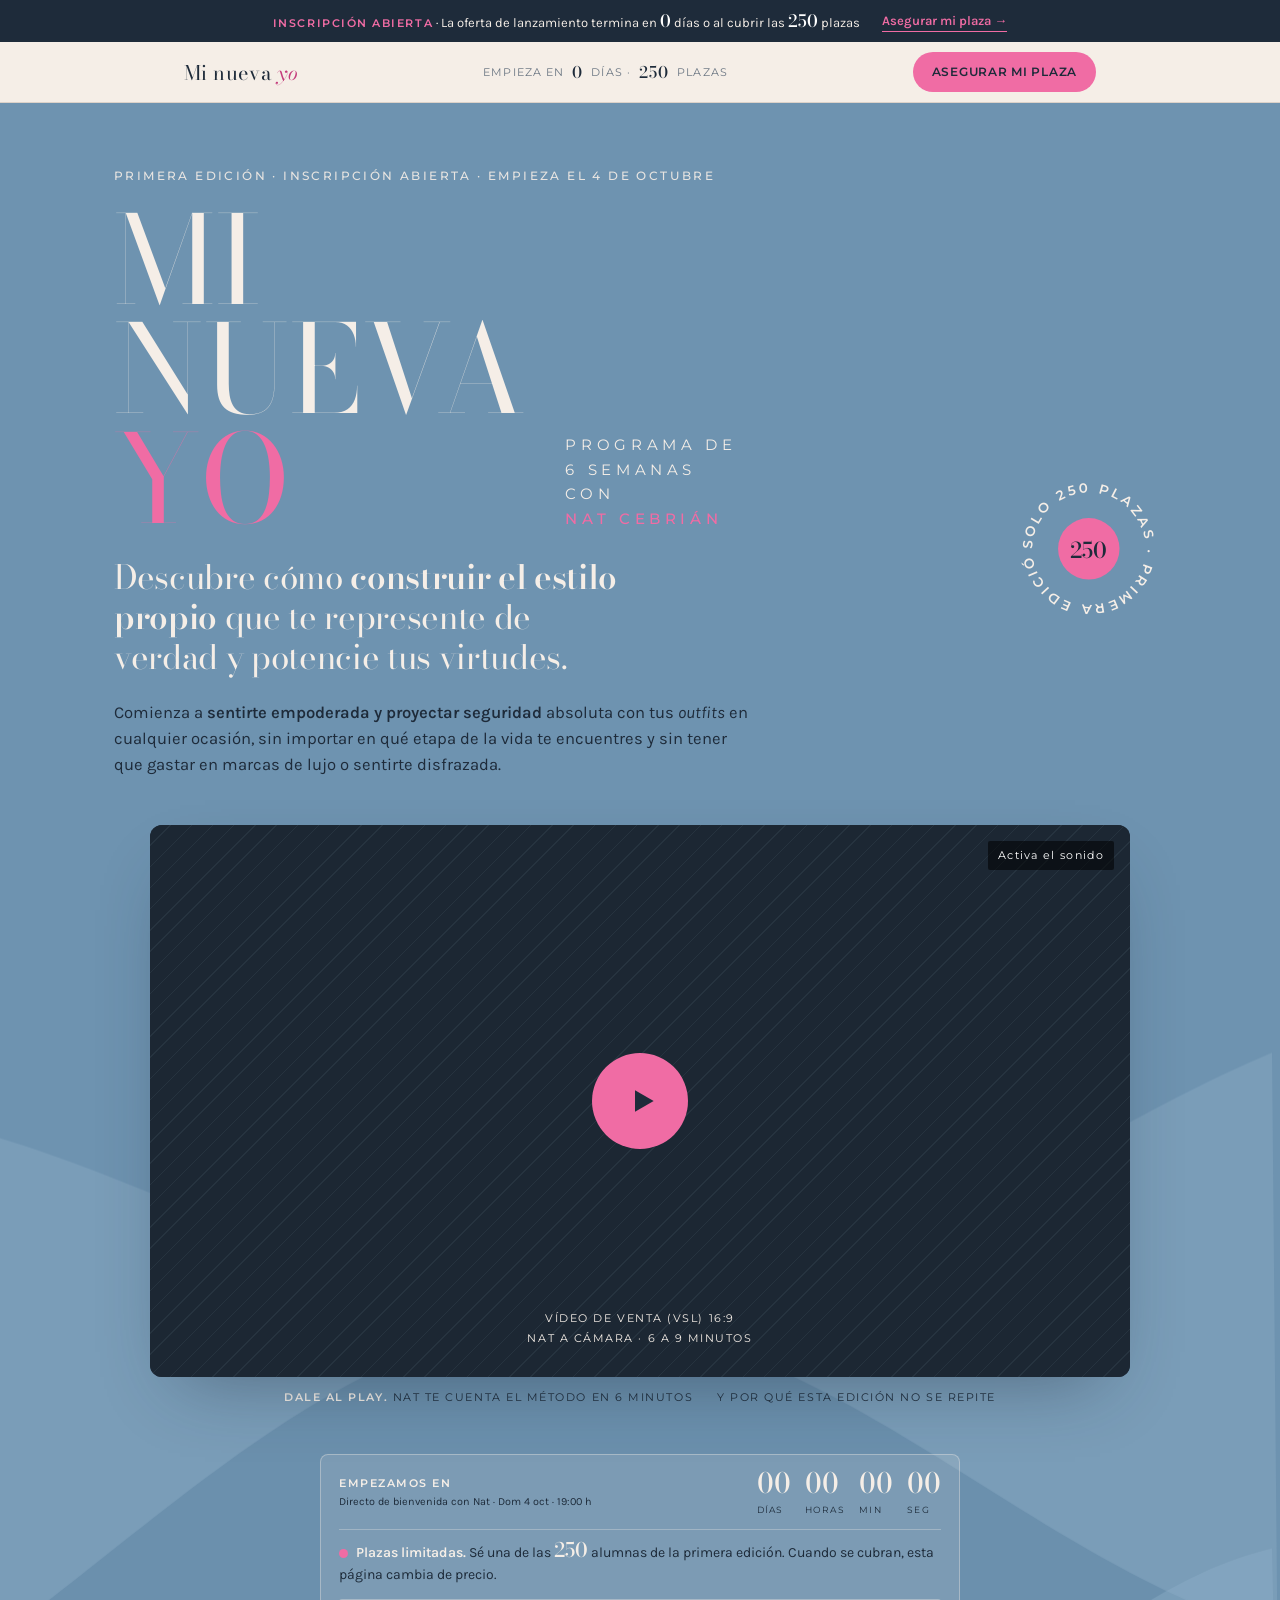
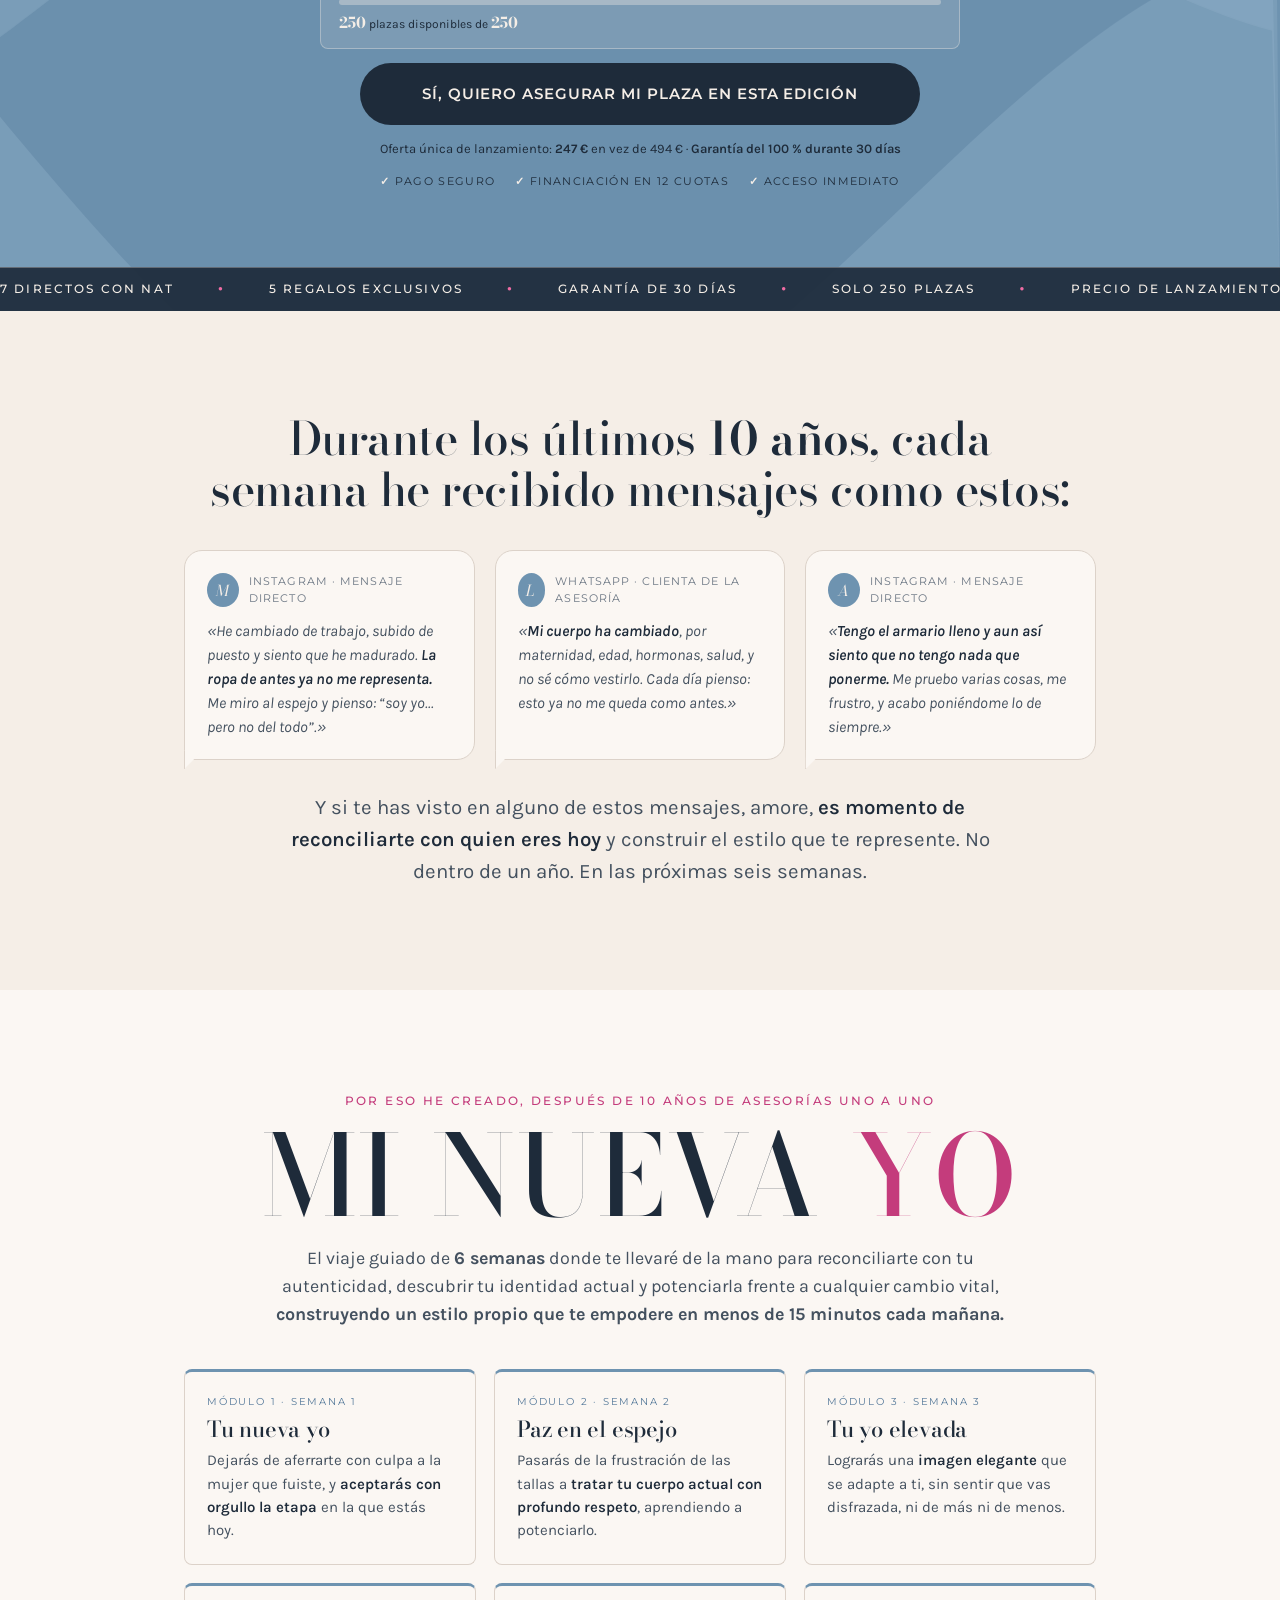
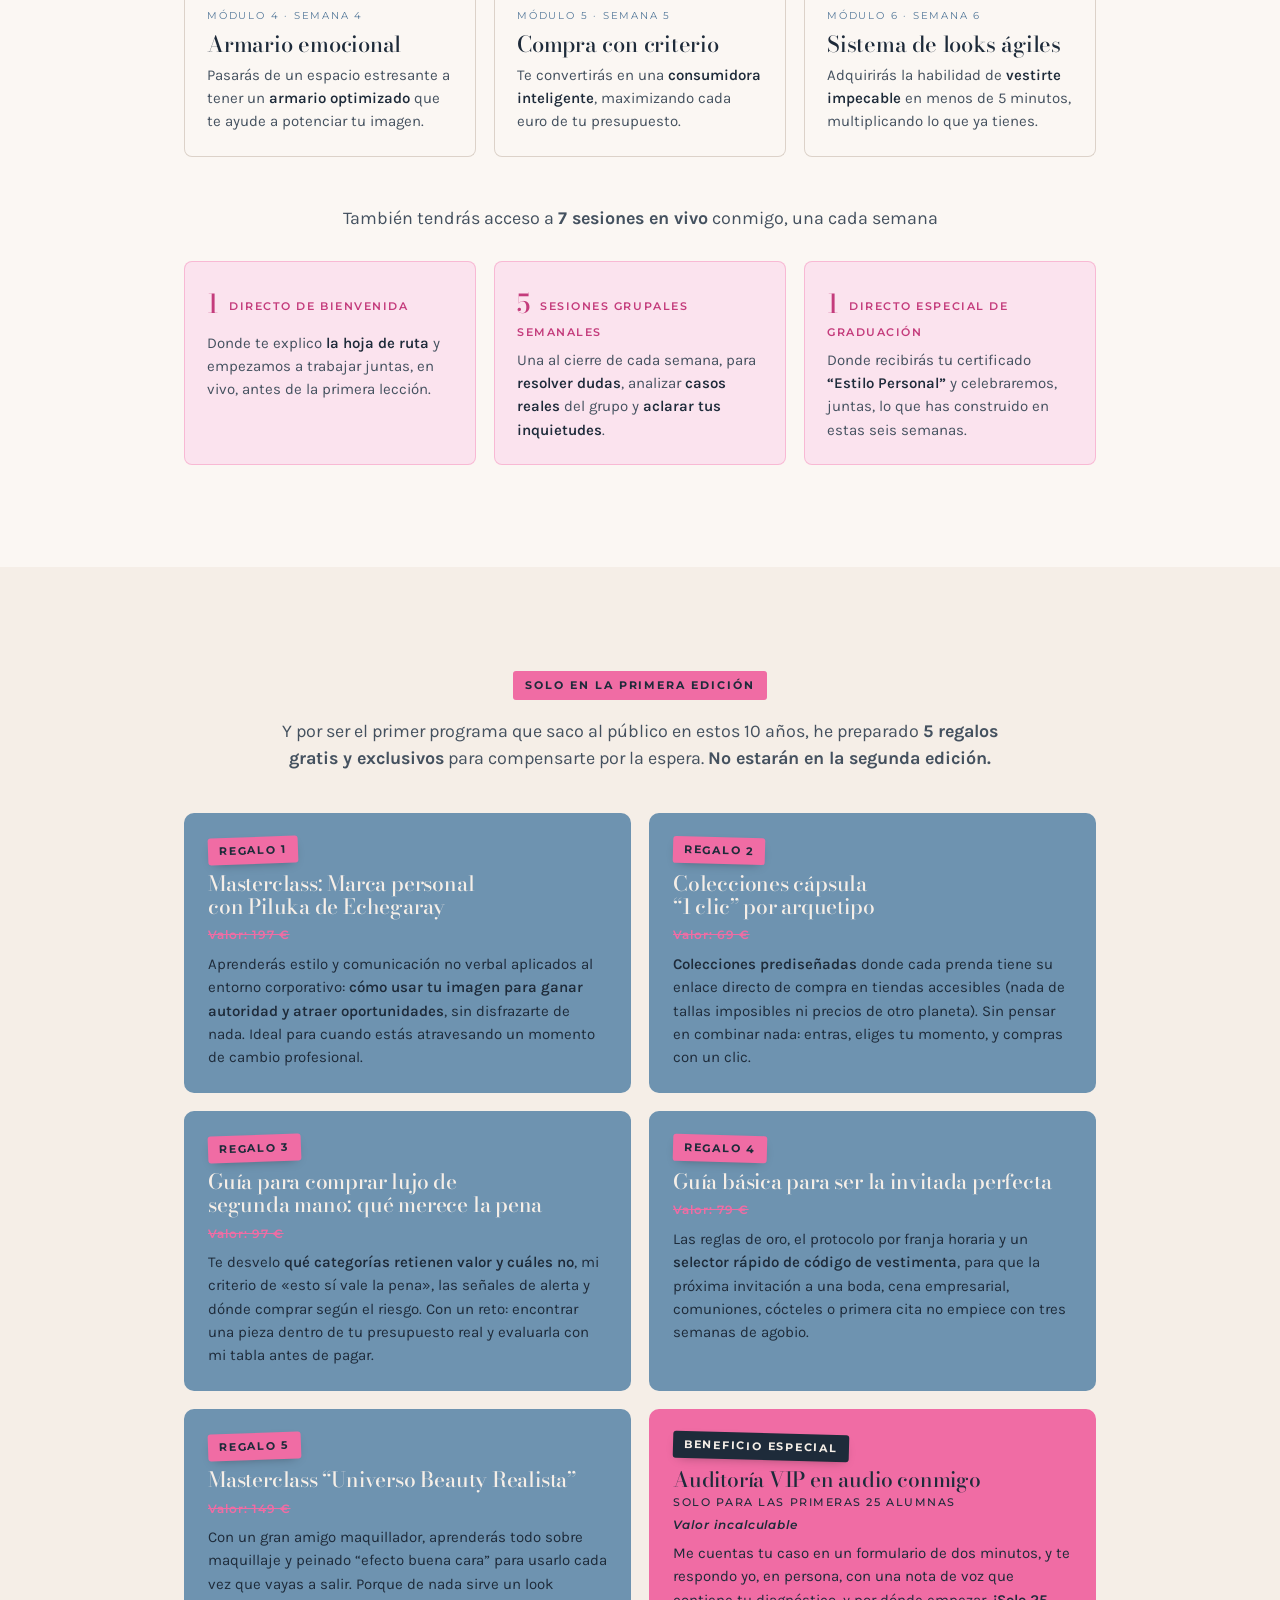
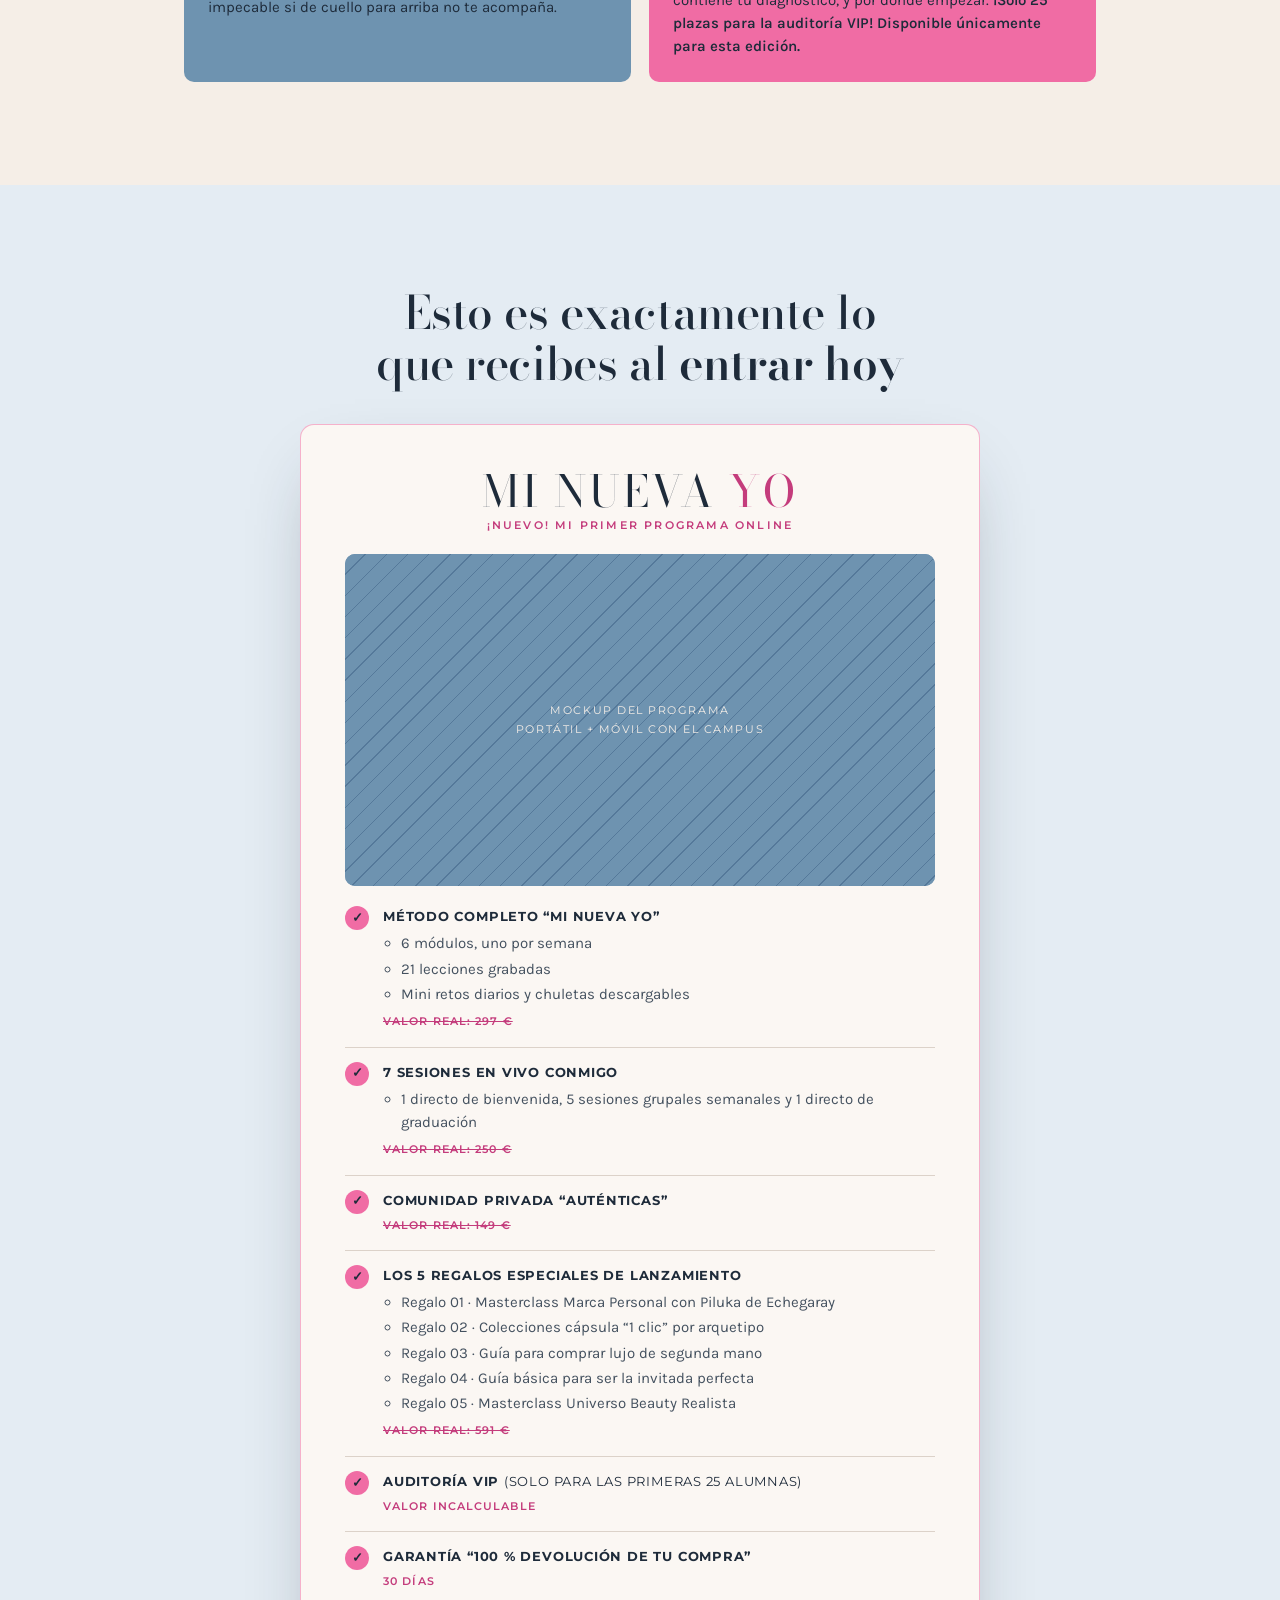
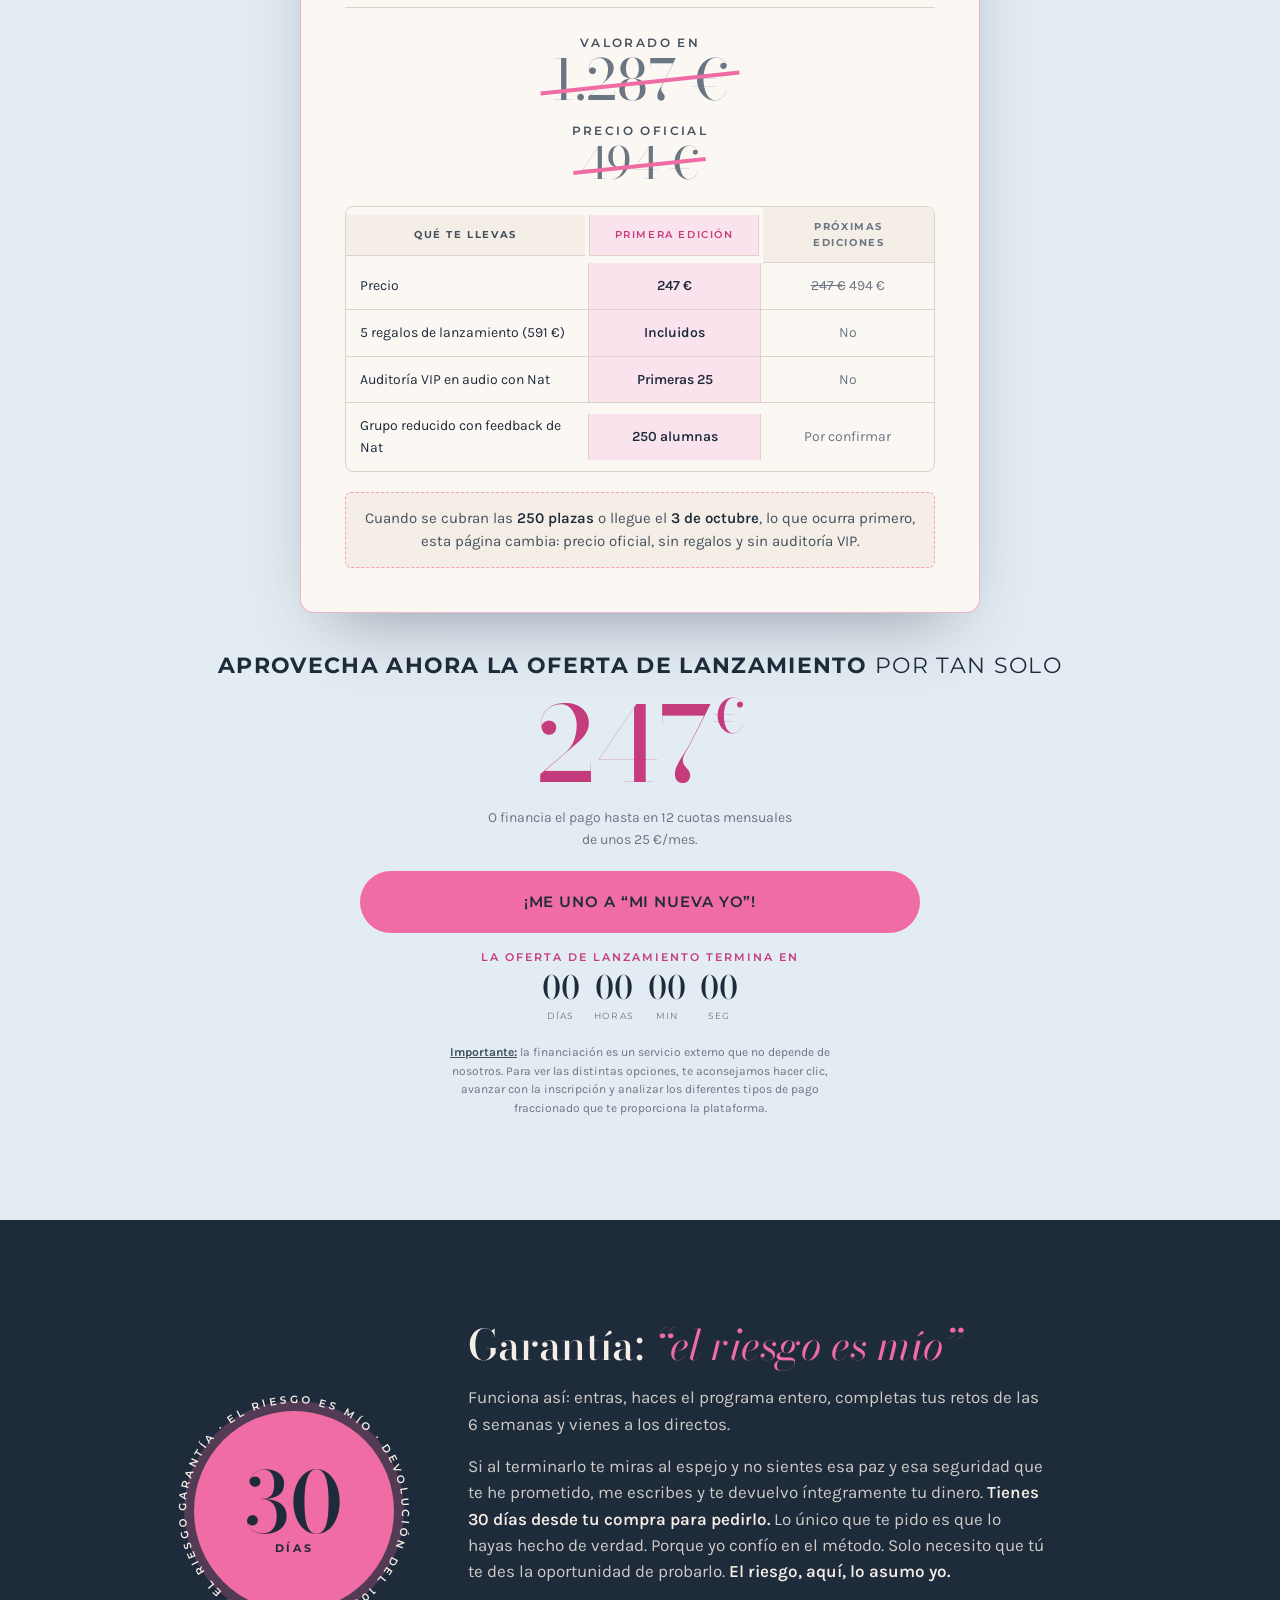
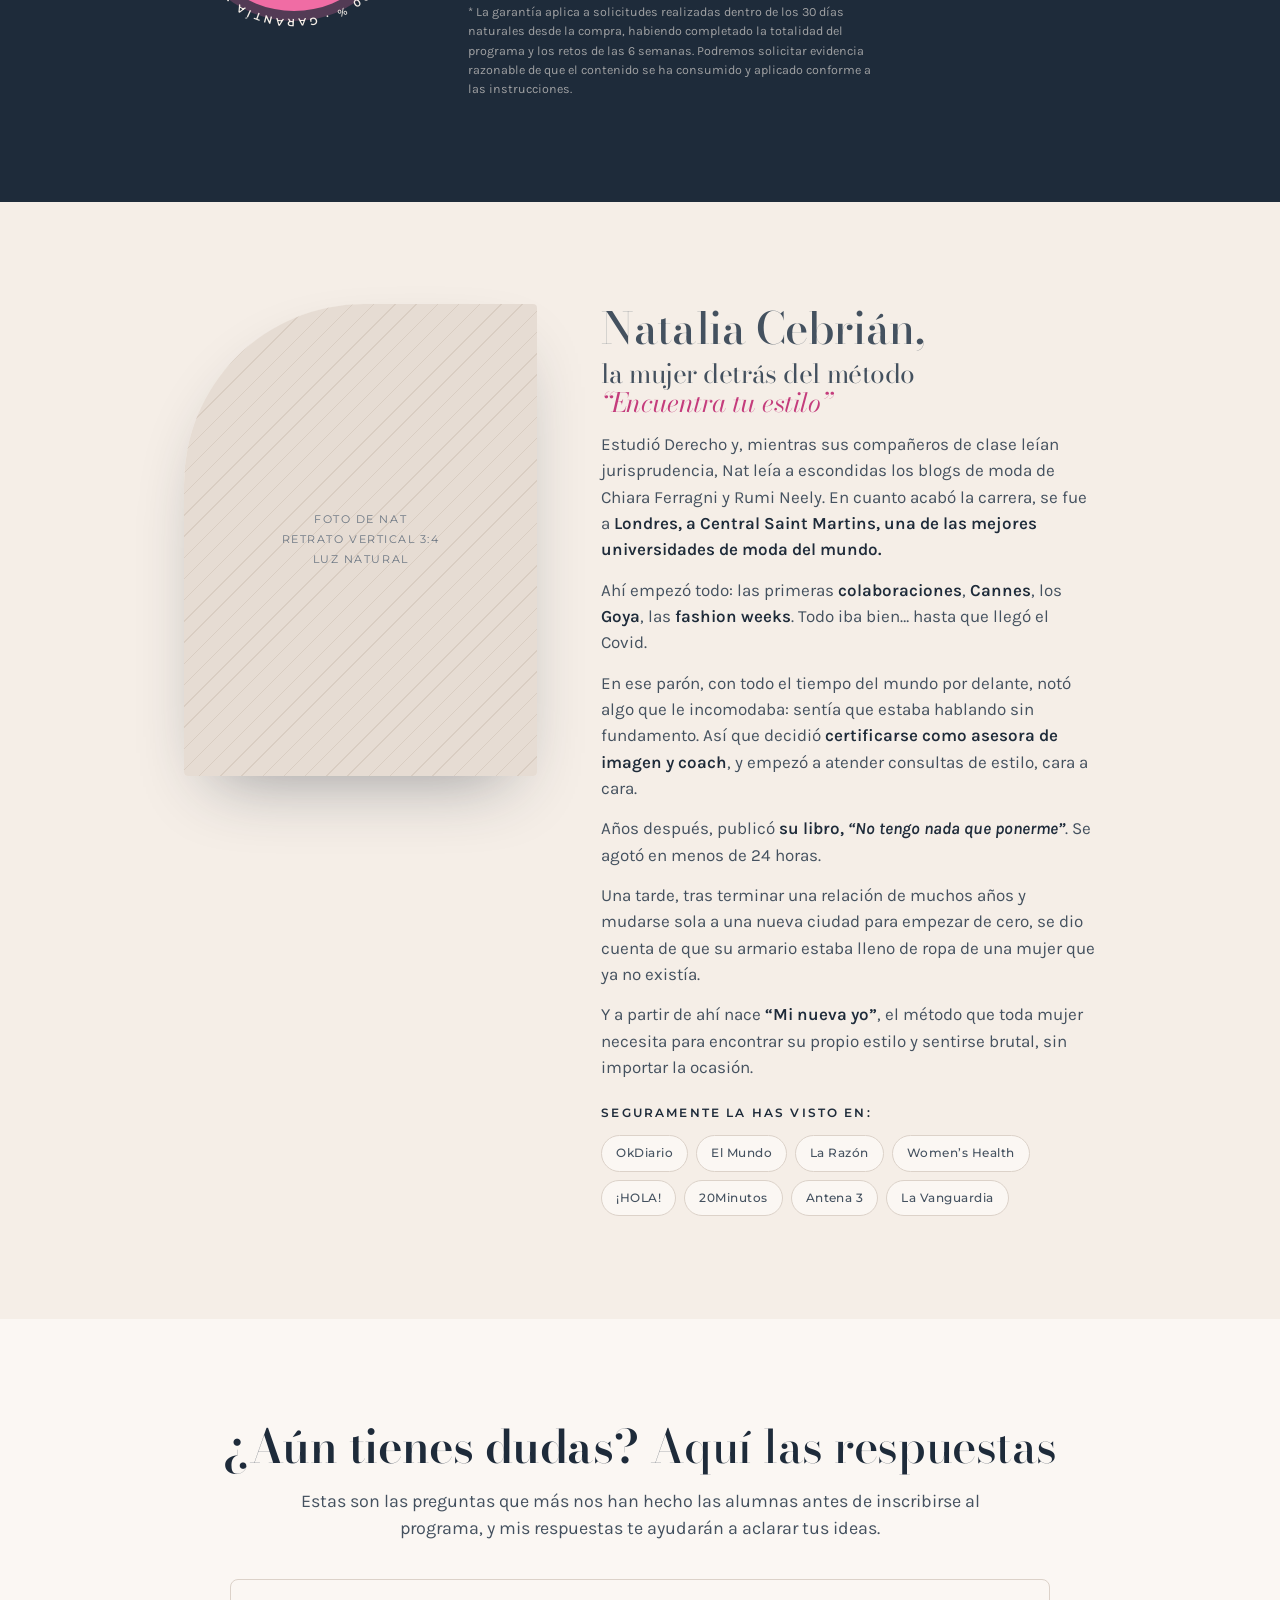
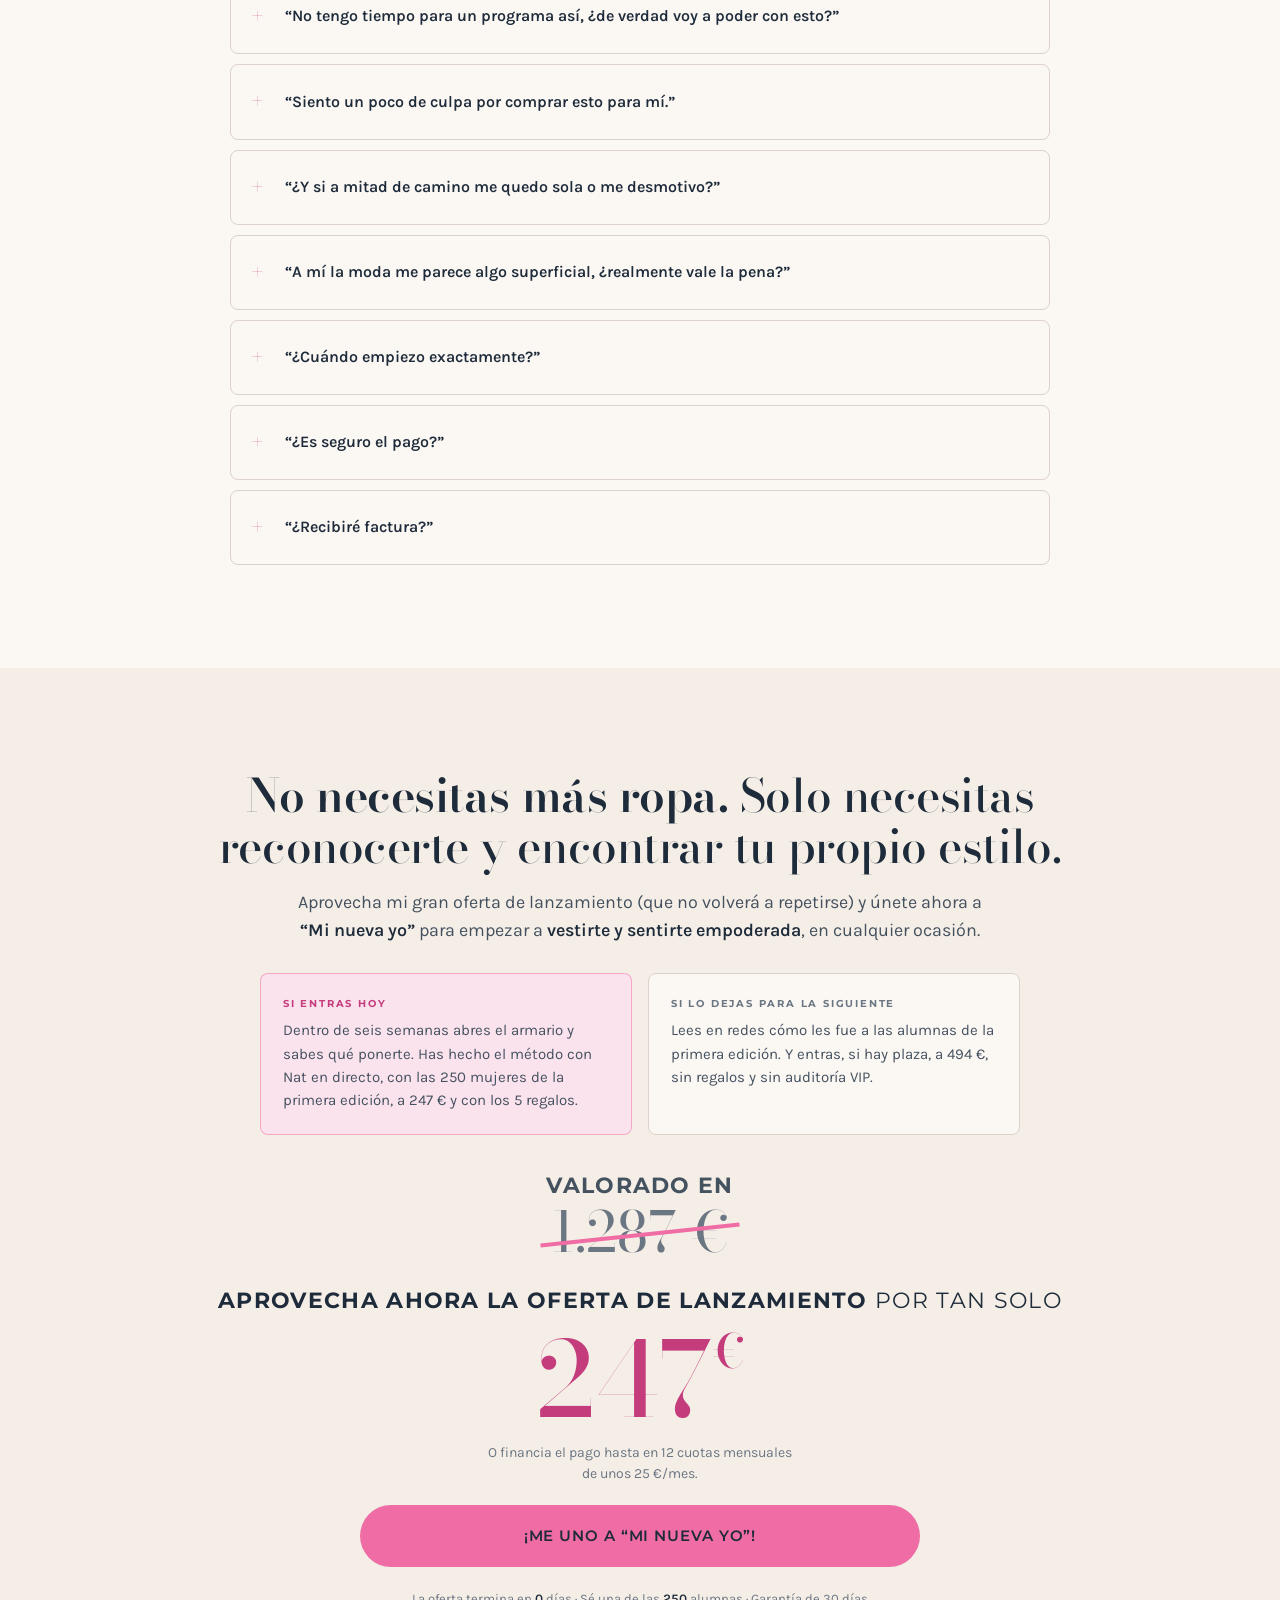
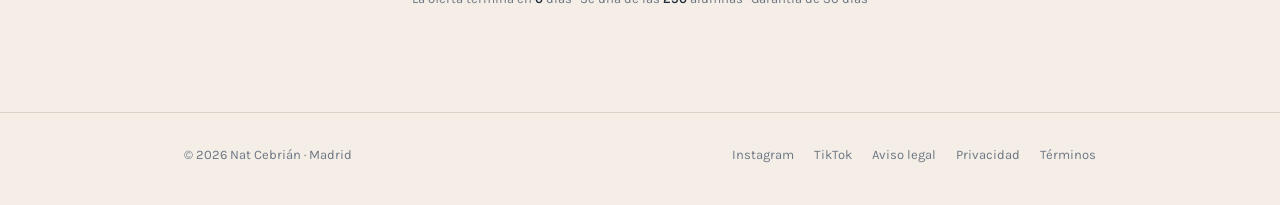
==== commit 42e8499a: "Landing Mi nueva yo v8: vídeo de venta en la primera sección y cupo de 250 plazas - El VSL vuelve al" ====
--- a/landing/mi-nueva-yo/index.html
+++ b/landing/mi-nueva-yo/index.html
@@ -109,7 +109,12 @@
   /* Hero: wordmark + retrato + reel (VSL en modal) */
   .hero { position: relative; overflow: hidden; background: var(--brand); color: var(--on-brand); padding-block: clamp(36px, 5vw, 64px) 0; }
   .silk { position: absolute; inset: 0; width: 100%; height: 100%; z-index: 0; }
-  .hero .wrap { position: relative; z-index: 1; display: grid; grid-template-columns: minmax(0, 7fr) minmax(0, 5fr); gap: clamp(24px, 4vw, 56px); align-items: center; max-width: 1180px; padding-bottom: clamp(48px, 6vw, 80px); }
+  .hero .wrap { position: relative; z-index: 1; max-width: 1180px; padding-bottom: clamp(48px, 6vw, 80px); display: flex; flex-direction: column; gap: clamp(28px, 4vw, 48px); }
+  .hero-top { display: grid; grid-template-columns: minmax(0, 7fr) minmax(0, 4fr); gap: clamp(24px, 4vw, 56px); align-items: center; }
+  .hero-video { width: 100%; max-width: 980px; margin-inline: auto; }
+  .hero-video .vsl { max-width: none; }
+  .vsl-cap { display: flex; justify-content: center; gap: 24px; flex-wrap: wrap; margin-top: 12px; font-family: var(--label); font-size: 11px; letter-spacing: .14em; text-transform: uppercase; color: var(--ink); }
+  .vsl-cap b { color: var(--on-brand); font-weight: 600; }
   .hero-copy { display: flex; flex-direction: column; gap: 22px; text-align: left; }
   .hero .eyebrow { color: var(--on-brand); opacity: .9; }
   .wordmark { display: grid; grid-template-columns: auto 1fr; gap: 0 clamp(16px, 3vw, 40px); align-items: end; }
@@ -126,7 +131,7 @@
   .hero h1 b { font-weight: 600; }
   .hero .lede { color: var(--ink); max-width: 40em; animation: fade 900ms var(--ease) 400ms both; font-size: clamp(16px, 1.3vw, 18.5px); }
   .hero .lede b { font-weight: 600; }
-  .stage { position: relative; aspect-ratio: 4 / 5; animation: fade 1000ms var(--ease) 300ms both; }
+  .stage { position: relative; aspect-ratio: 4 / 5; animation: fade 1000ms var(--ease) 300ms both; max-width: 380px; margin-left: auto; }
   .portrait { position: absolute; inset: 0 0 0 12%; border-radius: 4px 4px 200px 4px; overflow: hidden; box-shadow: var(--shadow); }
   .portrait .ph { position: absolute; inset: 0; }
   .reel { position: absolute; left: -6%; bottom: -6%; width: 40%; aspect-ratio: 9 / 16; border-radius: 14px; overflow: hidden; background: var(--ink); box-shadow: var(--shadow); transform: rotate(-6deg); transition: transform 500ms var(--ease); cursor: pointer; border: 0; padding: 0; }
@@ -139,13 +144,14 @@
   .badge svg { width: 100%; height: 100%; overflow: visible; }
   .badge text { font-family: var(--label); font-size: 10.5px; font-weight: 600; letter-spacing: .22em; text-transform: uppercase; fill: var(--on-brand); }
   .badge circle { fill: var(--accent); }
-  .badge .in { font-family: var(--display); font-size: 22px; letter-spacing: 0; text-transform: none; fill: var(--ink); font-weight: 500; }
+  .badge .in { font-family: var(--display); font-size: 17px; letter-spacing: 0; text-transform: none; fill: var(--ink); font-weight: 500; }
   .marquee { position: relative; z-index: 1; border-top: 1px solid color-mix(in srgb, var(--on-brand) 30%, transparent); background: color-mix(in srgb, var(--ink) 92%, transparent); color: var(--bg); overflow: hidden; padding-block: 12px; }
   .marquee-track { display: flex; gap: 44px; white-space: nowrap; width: max-content; animation: slide 40s linear infinite; font-family: var(--label); font-size: 12px; letter-spacing: .18em; text-transform: uppercase; font-weight: 500; }
   .marquee-track span::after { content: "●"; margin-left: 44px; color: var(--accent); font-size: 8px; vertical-align: 2px; }
   @keyframes slide { to { transform: translateX(-50%); } }
   @media (max-width: 900px) {
-    .hero .wrap { grid-template-columns: 1fr; }
+    .hero-top { grid-template-columns: 1fr; }
+    .stage { margin: 12px auto 0; }
     .wordmark { grid-template-columns: 1fr; gap: 10px; }
     .wordmark .mark { font-size: clamp(64px, 20vw, 100px); }
     .stage { max-width: 340px; margin: 12px auto 0; }
@@ -160,8 +166,9 @@
   .vsl .dur { position: absolute; right: 16px; top: 16px; background: rgba(0,0,0,.55); color: #fff; font-family: var(--label); font-size: 11px; letter-spacing: .12em; padding: 6px 10px; border-radius: 2px; }
   @keyframes pulse { 0%, 100% { box-shadow: 0 0 0 0 color-mix(in srgb, var(--accent) 50%, transparent); } 60% { box-shadow: 0 0 0 18px transparent; } }
   @keyframes fade { from { opacity: 0; transform: translateY(12px); } to { opacity: 1; transform: none; } }
-  .cta-block { display: flex; flex-direction: column; align-items: flex-start; gap: 14px; width: 100%; animation: fade 900ms var(--ease) 500ms both; }
-  .cta-row { display: flex; flex-wrap: wrap; gap: 12px; align-items: center; width: 100%; }
+  .cta-block { display: flex; flex-direction: column; align-items: center; gap: 14px; width: 100%; max-width: 720px; margin-inline: auto; text-align: center; animation: fade 900ms var(--ease) 500ms both; }
+  .cta-block .urgency { max-width: 640px; }
+  .cta-row { display: flex; flex-wrap: wrap; gap: 12px; align-items: center; justify-content: center; width: 100%; }
   .btn-ghost { border-color: color-mix(in srgb, var(--on-brand) 45%, transparent); color: var(--on-brand); background: transparent; }
   .btn-ghost::before { background: var(--on-brand); }
   .btn-ghost:hover { color: var(--ink); }
@@ -183,7 +190,7 @@
   .seatbar-track { height: 6px; border-radius: 3px; background: color-mix(in srgb, var(--on-brand) 35%, transparent); overflow: hidden; }
   .seatbar-track i { display: block; height: 100%; width: 0; background: var(--accent); transition: width 900ms var(--ease); }
   .seatbar b { font-family: var(--display); font-size: 15px; color: var(--on-brand); }
-  .trust { list-style: none; margin: 0; padding: 0; display: flex; flex-wrap: wrap; justify-content: flex-start; gap: 8px 20px; font-family: var(--label); font-size: 11px; letter-spacing: .12em; text-transform: uppercase; color: var(--ink); }
+  .trust { list-style: none; margin: 0; padding: 0; display: flex; flex-wrap: wrap; justify-content: center; gap: 8px 20px; font-family: var(--label); font-size: 11px; letter-spacing: .12em; text-transform: uppercase; color: var(--ink); }
   .trust li::before { content: "✓ "; color: var(--on-brand); font-weight: 700; }
   @media (max-width: 640px) { .cd-row { flex-direction: column; align-items: flex-start; } .btn-xl { font-size: 13px; padding-inline: 20px; } }
 
@@ -378,14 +385,14 @@
 
 <div class="announce" role="region" aria-label="Aviso">
   <div class="wrap">
-    <span><strong>Inscripción abierta</strong> · La oferta de lanzamiento termina en <b data-close-days>—</b> días o al cubrir las <b data-seats>50</b> plazas</span>
+    <span><strong>Inscripción abierta</strong> · La oferta de lanzamiento termina en <b data-close-days>—</b> días o al cubrir las <b data-seats>250</b> plazas</span>
     <a href="#oferta">Asegurar mi plaza →</a>
   </div>
 </div>
 <header class="top">
   <div class="wrap">
     <a class="brand" href="#top" aria-label="Mi nueva yo, inicio">Mi nueva <span>yo</span></a>
-    <span class="cd-mini" aria-hidden="true">Empieza en <b data-days-left>—</b> días · <b data-seats>50</b> plazas</span>
+    <span class="cd-mini" aria-hidden="true">Empieza en <b data-days-left>—</b> días · <b data-seats>250</b> plazas</span>
     <a class="btn btn-accent" href="#oferta"><span>Asegurar mi plaza</span></a>
   </div>
 </header>
@@ -395,54 +402,56 @@
   <section class="hero on-brand" id="hero">
     <canvas class="silk" id="silk" aria-hidden="true"></canvas>
     <div class="wrap">
-      <div class="hero-copy">
-        <p class="eyebrow">Primera edición · Inscripción abierta · Empieza el 4 de octubre</p>
-        <div class="wordmark">
-          <p class="mark" aria-label="Mi nueva yo"><span class="w"><span>Mi</span></span><span class="w"><span>nueva</span></span><span class="w"><span><em>yo</em></span></span></p>
-          <p class="sub">Programa de 6 semanas con <b>Nat Cebrián</b></p>
+      <div class="hero-top">
+        <div class="hero-copy">
+          <p class="eyebrow">Primera edición · Inscripción abierta · Empieza el 4 de octubre</p>
+          <div class="wordmark">
+            <p class="mark" aria-label="Mi nueva yo"><span class="w"><span>Mi</span></span><span class="w"><span>nueva</span></span><span class="w"><span><em>yo</em></span></span></p>
+            <p class="sub">Programa de 6 semanas con <b>Nat Cebrián</b></p>
+          </div>
+          <h1>Descubre cómo <b>construir el estilo propio</b> que te represente de verdad y potencie tus virtudes.</h1>
+          <p class="lede">Comienza a <b>sentirte empoderada y proyectar seguridad</b> absoluta con tus <em>outfits</em> en cualquier ocasión, sin importar en qué etapa de la vida te encuentres y sin tener que gastar en marcas de lujo o sentirte disfrazada.</p>
         </div>
-        <h1>Descubre cómo <b>construir el estilo propio</b> que te represente de verdad y potencie tus virtudes.</h1>
-        <p class="lede">Comienza a <b>sentirte empoderada y proyectar seguridad</b> absoluta con tus <em>outfits</em> en cualquier ocasión, sin importar en qué etapa de la vida te encuentres y sin tener que gastar en marcas de lujo o sentirte disfrazada.</p>
-        <div class="cta-block">
-          <div class="urgency">
-            <div class="cd-row">
-              <span class="cd-label"><strong>Empezamos en</strong><small>Directo de bienvenida con Nat · Dom 4 oct · 19:00 h</small></span>
-              <span class="countdown" id="countdown" aria-live="off">
-                <span><b data-u="d">00</b><small>días</small></span><span><b data-u="h">00</b><small>horas</small></span><span><b data-u="m">00</b><small>min</small></span><span><b data-u="s">00</b><small>seg</small></span>
-              </span>
-            </div>
-            <p class="seats"><i aria-hidden="true"></i><strong>Plazas limitadas.</strong> Sé una de las <b data-seats>50</b> alumnas de la primera edición. Cuando se cubran, esta página cambia de precio.</p>
-            <div class="seatbar" data-seatbar hidden><div class="seatbar-track"><i></i></div><span><b data-left>50</b> plazas disponibles de <b data-seats>50</b></span></div>
+        <div class="stage">
+          <figure class="portrait"><div class="ph">Foto editorial<br>Nat, retrato vertical 4:5<br>Fondo neutro, luz natural</div></figure>
+          <div class="badge" aria-hidden="true">
+            <svg viewBox="0 0 120 120">
+              <defs><path id="ring" d="M60,60 m-44,0 a44,44 0 1,1 88,0 a44,44 0 1,1 -88,0"/></defs>
+              <circle cx="60" cy="60" r="24"/>
+              <text class="in" x="60" y="67" text-anchor="middle">250</text>
+              <text><textPath href="#ring">Solo 250 plazas · Primera edición · Cierra el 3 de octubre · </textPath></text>
+            </svg>
           </div>
-          <div class="cta-row">
-            <a class="btn btn-primary" href="#oferta"><span>Sí, quiero asegurar mi plaza</span></a>
-            <button class="btn btn-ghost" type="button" data-open-video><svg viewBox="0 0 24 24" aria-hidden="true"><path d="M6 4l14 8-14 8z"/></svg><span>Ver el vídeo de Nat · 6 min</span></button>
+        </div>
+      </div>
+      <div class="hero-video">
+        <button class="vsl" type="button" data-open-video aria-label="Ver el vídeo de presentación">
+          <div class="ph">Vídeo de venta (VSL) 16:9<br>Nat a cámara · 6 a 9 minutos</div>
+          <span class="play"><svg viewBox="0 0 24 24" aria-hidden="true"><path d="M6 4l14 8-14 8z"/></svg></span>
+          <span class="dur">Activa el sonido</span>
+        </button>
+        <p class="vsl-cap"><span><b>Dale al play.</b> Nat te cuenta el método en 6 minutos</span><span>Y por qué esta edición no se repite</span></p>
+      </div>
+      <div class="cta-block">
+        <div class="urgency">
+          <div class="cd-row">
+            <span class="cd-label"><strong>Empezamos en</strong><small>Directo de bienvenida con Nat · Dom 4 oct · 19:00 h</small></span>
+            <span class="countdown" id="countdown" aria-live="off">
+              <span><b data-u="d">00</b><small>días</small></span><span><b data-u="h">00</b><small>horas</small></span><span><b data-u="m">00</b><small>min</small></span><span><b data-u="s">00</b><small>seg</small></span>
+            </span>
           </div>
-          <p class="cta-note">Oferta única de lanzamiento: <b>247 €</b> en vez de 494 € · <b>Garantía del 100 % durante 30 días</b></p>
-          <ul class="trust" aria-label="Garantías"><li>Pago seguro</li><li>Financiación en 12 cuotas</li><li>Acceso inmediato</li></ul>
+          <p class="seats"><i aria-hidden="true"></i><strong>Plazas limitadas.</strong> Sé una de las <b data-seats>250</b> alumnas de la primera edición. Cuando se cubran, esta página cambia de precio.</p>
+          <div class="seatbar" data-seatbar hidden><div class="seatbar-track"><i></i></div><span><b data-left>250</b> plazas disponibles de <b data-seats>250</b></span></div>
         </div>
-      </div>
-      <div class="stage">
-        <figure class="portrait"><div class="ph">Foto editorial<br>Nat, retrato vertical 4:5<br>Fondo neutro, luz natural</div></figure>
-        <button class="reel" type="button" data-open-video aria-label="Ver el vídeo de presentación">
-          <div class="ph">Vídeo de Nat<br>6 minutos</div>
-          <span class="play"><svg viewBox="0 0 24 24" aria-hidden="true"><path d="M6 4l14 8-14 8z"/></svg></span>
-          <span class="tag">Dale al play</span>
-        </button>
-        <div class="badge" aria-hidden="true">
-          <svg viewBox="0 0 120 120">
-            <defs><path id="ring" d="M60,60 m-44,0 a44,44 0 1,1 88,0 a44,44 0 1,1 -88,0"/></defs>
-            <circle cx="60" cy="60" r="24"/>
-            <text class="in" x="60" y="68" text-anchor="middle">50</text>
-            <text><textPath href="#ring">Solo 50 plazas · Primera edición · Cierra el 3 de octubre · </textPath></text>
-          </svg>
-        </div>
+        <a class="btn btn-primary btn-xl" href="#oferta"><span>Sí, quiero asegurar mi plaza en esta edición</span></a>
+        <p class="cta-note">Oferta única de lanzamiento: <b>247 €</b> en vez de 494 € · <b>Garantía del 100 % durante 30 días</b></p>
+        <ul class="trust" aria-label="Garantías"><li>Pago seguro</li><li>Financiación en 12 cuotas</li><li>Acceso inmediato</li></ul>
       </div>
     </div>
     <div class="marquee" aria-hidden="true">
       <div class="marquee-track">
-        <span>7 directos con Nat</span><span>5 regalos exclusivos</span><span>Garantía de 30 días</span><span>Solo 50 plazas</span><span>Precio de lanzamiento 247 €</span><span>Cierra el 3 de octubre</span>
-        <span>7 directos con Nat</span><span>5 regalos exclusivos</span><span>Garantía de 30 días</span><span>Solo 50 plazas</span><span>Precio de lanzamiento 247 €</span><span>Cierra el 3 de octubre</span>
+        <span>7 directos con Nat</span><span>5 regalos exclusivos</span><span>Garantía de 30 días</span><span>Solo 250 plazas</span><span>Precio de lanzamiento 247 €</span><span>Cierra el 3 de octubre</span>
+        <span>7 directos con Nat</span><span>5 regalos exclusivos</span><span>Garantía de 30 días</span><span>Solo 250 plazas</span><span>Precio de lanzamiento 247 €</span><span>Cierra el 3 de octubre</span>
       </div>
     </div>
   </section>
@@ -524,9 +533,9 @@
           <div class="row"><div>Precio</div><div>247 €</div><div><s>247 €</s> 494 €</div></div>
           <div class="row"><div>5 regalos de lanzamiento (591 €)</div><div>Incluidos</div><div>No</div></div>
           <div class="row"><div>Auditoría VIP en audio con Nat</div><div>Primeras <span data-vip>25</span></div><div>No</div></div>
-          <div class="row"><div>Grupo reducido con feedback de Nat</div><div><span data-seats>50</span> alumnas</div><div>Por confirmar</div></div>
+          <div class="row"><div>Grupo reducido con feedback de Nat</div><div><span data-seats>250</span> alumnas</div><div>Por confirmar</div></div>
         </div>
-        <p class="fomo">Cuando se cubran las <b><span data-seats>50</span> plazas</b> o llegue el <b>3 de octubre</b>, lo que ocurra primero, esta página cambia: precio oficial, sin regalos y sin auditoría VIP.</p>
+        <p class="fomo">Cuando se cubran las <b><span data-seats>250</span> plazas</b> o llegue el <b>3 de octubre</b>, lo que ocurra primero, esta página cambia: precio oficial, sin regalos y sin auditoría VIP.</p>
       </div>
       <div class="offer-cta reveal">
         <p class="lbl">Aprovecha ahora la oferta de lanzamiento <span>por tan solo</span></p>
@@ -598,7 +607,7 @@
       <h2 class="reveal"><b>No necesitas más ropa.</b> Solo necesitas reconocerte y encontrar tu propio estilo.</h2>
       <p class="lede reveal">Aprovecha mi gran oferta de lanzamiento (que no volverá a repetirse) y únete ahora a <b>“Mi nueva yo”</b> para empezar a <b>vestirte y sentirte empoderada</b>, en cualquier ocasión.</p>
       <div class="two reveal">
-        <div><span class="k">Si entras hoy</span><p>Dentro de seis semanas abres el armario y sabes qué ponerte. Has hecho el método con Nat en directo, con las <span data-seats>50</span> mujeres de la primera edición, a 247 € y con los 5 regalos.</p></div>
+        <div><span class="k">Si entras hoy</span><p>Dentro de seis semanas abres el armario y sabes qué ponerte. Has hecho el método con Nat en directo, con las <span data-seats>250</span> mujeres de la primera edición, a 247 € y con los 5 regalos.</p></div>
         <div><span class="k">Si lo dejas para la siguiente</span><p>Lees en redes cómo les fue a las alumnas de la primera edición. Y entras, si hay plaza, a 494 €, sin regalos y sin auditoría VIP.</p></div>
       </div>
       <div class="offer-cta reveal" style="margin-top: 28px">
@@ -607,7 +616,7 @@
         <div class="price-big">247<small>€</small></div>
         <p class="installments">O financia el pago hasta en 12 cuotas mensuales de unos 25 €/mes.</p>
         <a class="btn btn-accent btn-xl" href="#" data-checkout><span>¡Me uno a “Mi nueva yo”!</span></a>
-        <p class="cta-note">La oferta termina en <b data-close-days>—</b> días · Sé una de las <b data-seats>50</b> alumnas · Garantía de 30 días</p>
+        <p class="cta-note">La oferta termina en <b data-close-days>—</b> días · Sé una de las <b data-seats>250</b> alumnas · Garantía de 30 días</p>
       </div>
     </div>
   </section>
@@ -660,7 +669,7 @@
      CHECKOUT_URL: enlace de pago (Stripe, Hotmart, ThriveCart...).
      MAX_SEATS: plazas de la edición. SEATS_TAKEN: vendidas (dato real; con 0 no se muestra la barra).
      VIP_SEATS: auditorías VIP. LAUNCH: directo de bienvenida. */
-  var CHECKOUT_URL = '#oferta', MAX_SEATS = 50, SEATS_TAKEN = 0, VIP_SEATS = 25;
+  var CHECKOUT_URL = '#oferta', MAX_SEATS = 250, SEATS_TAKEN = 0, VIP_SEATS = 25;
   var LAUNCH = new Date('2026-10-04T19:00:00+02:00'), CLOSE = new Date('2026-10-03T23:59:00+02:00');
   document.querySelectorAll('[data-checkout]').forEach(function (a) { a.href = CHECKOUT_URL; });
   document.querySelectorAll('[data-seats]').forEach(function (el) { el.textContent = MAX_SEATS; });
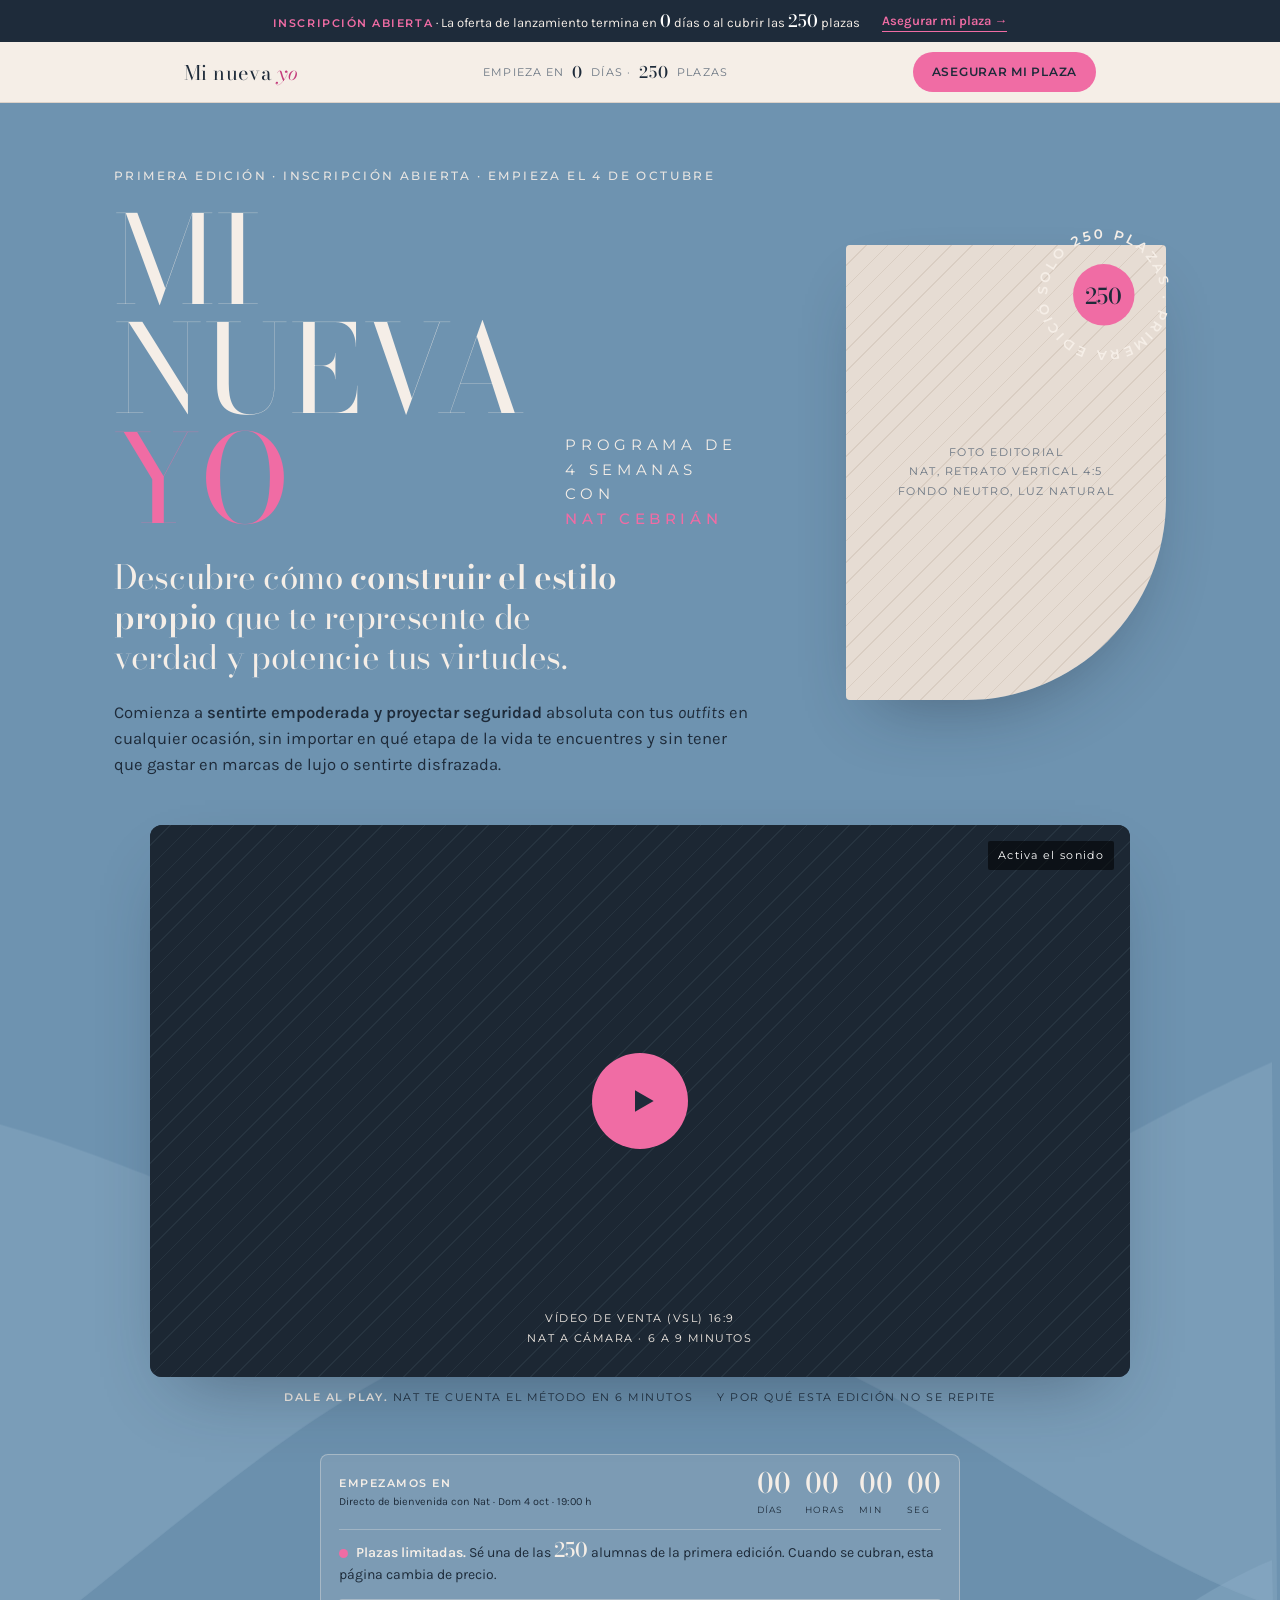
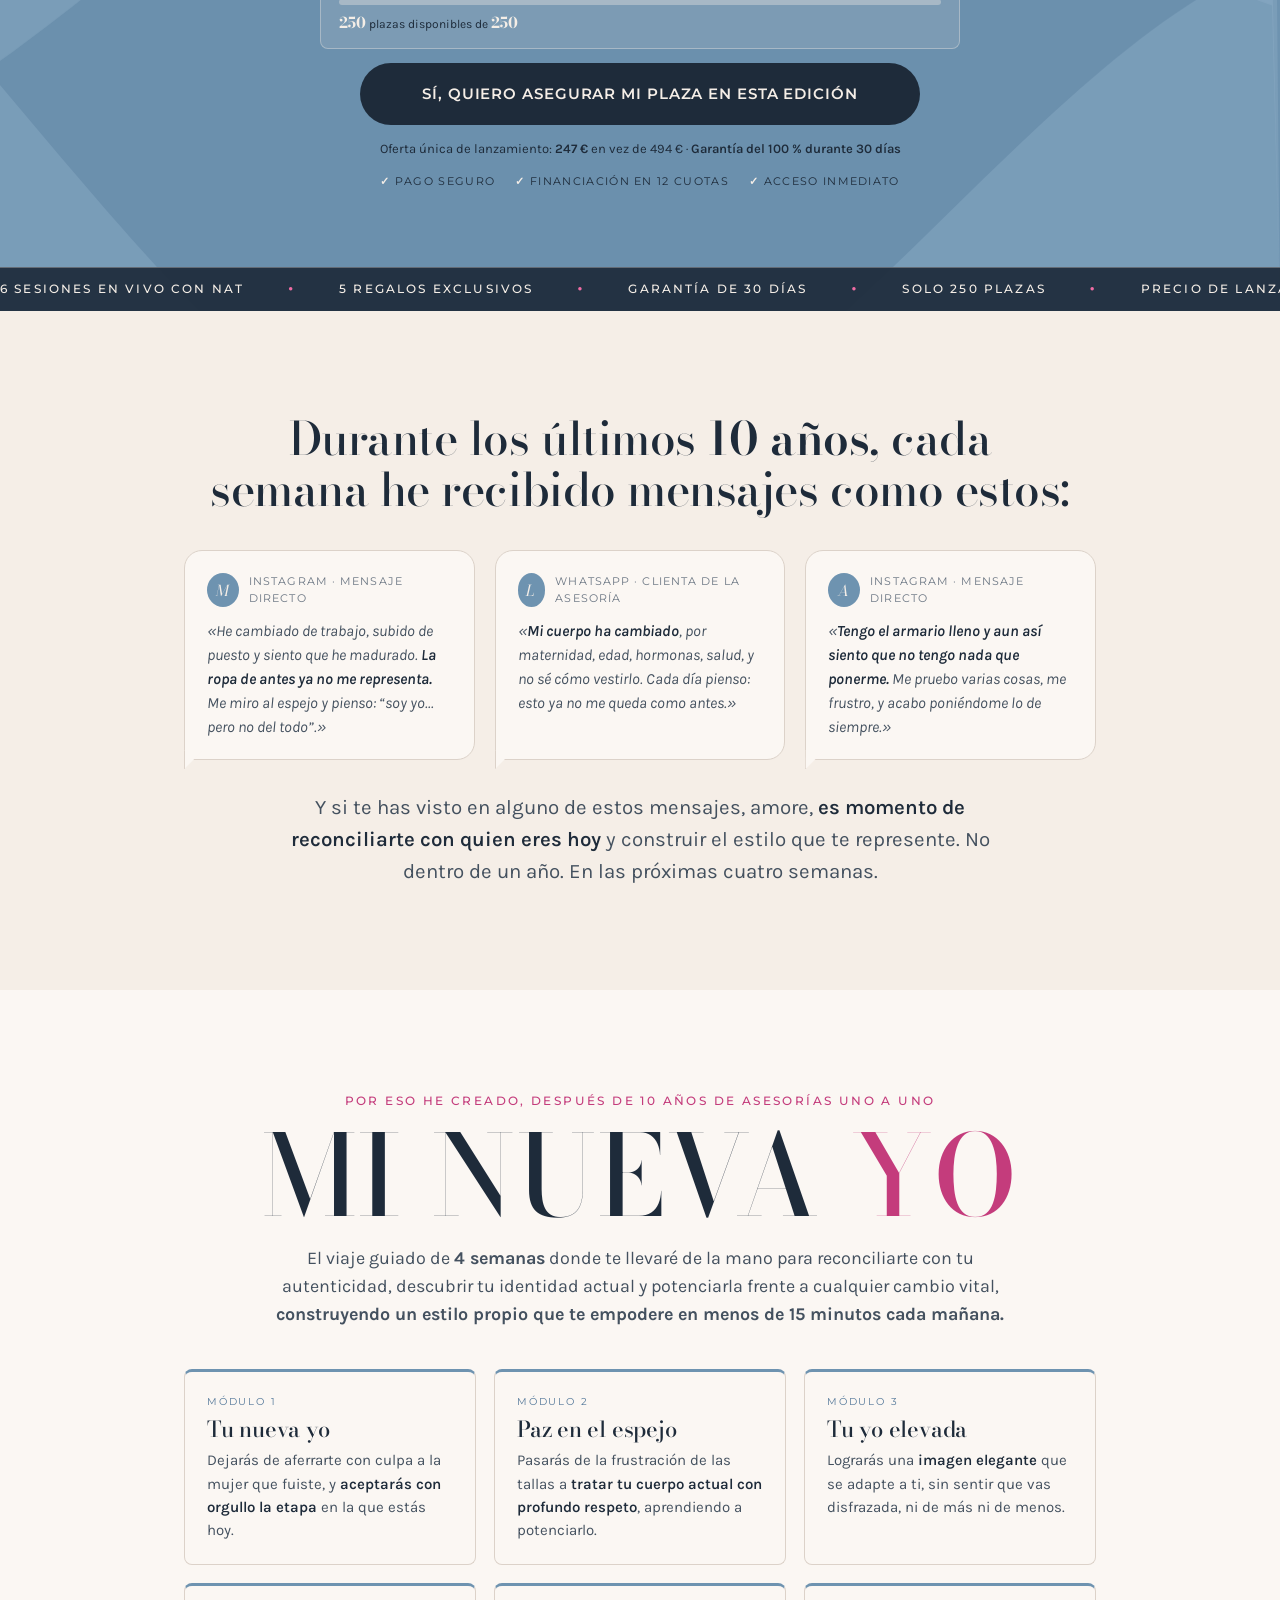
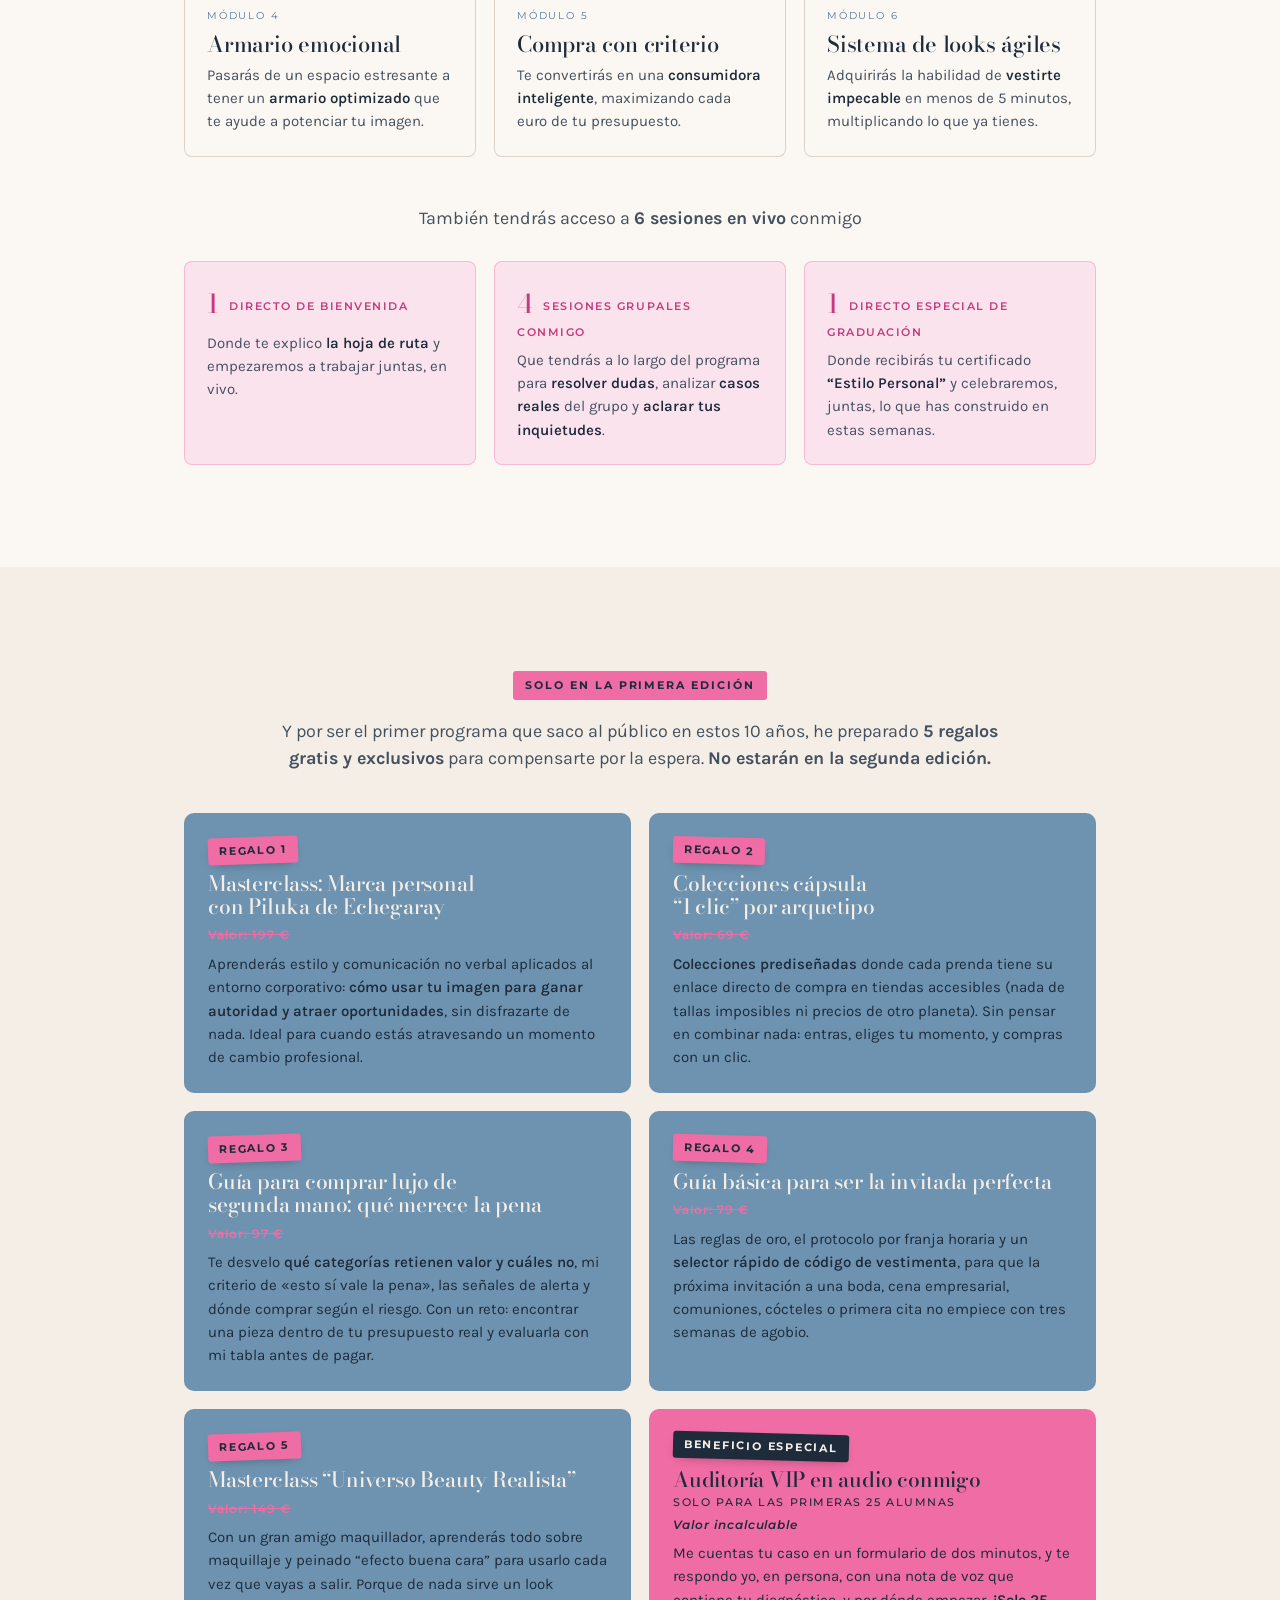
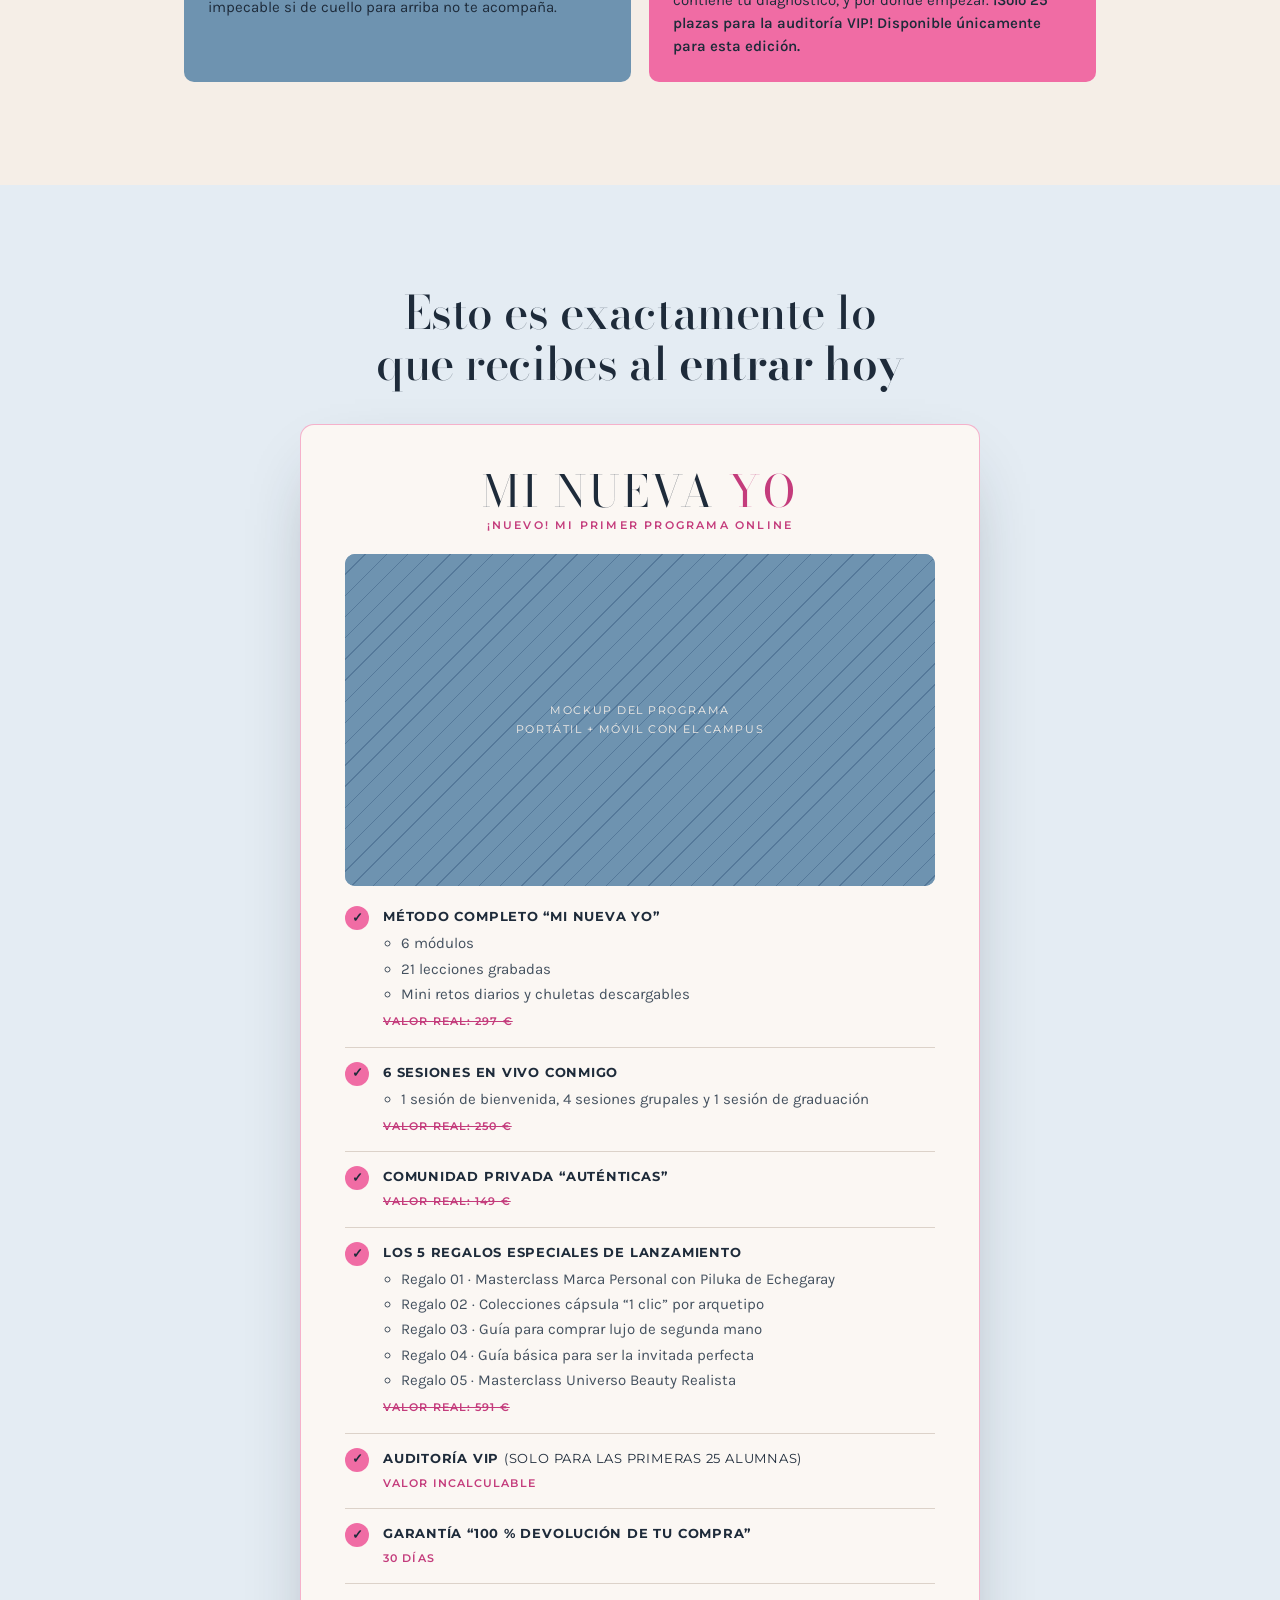
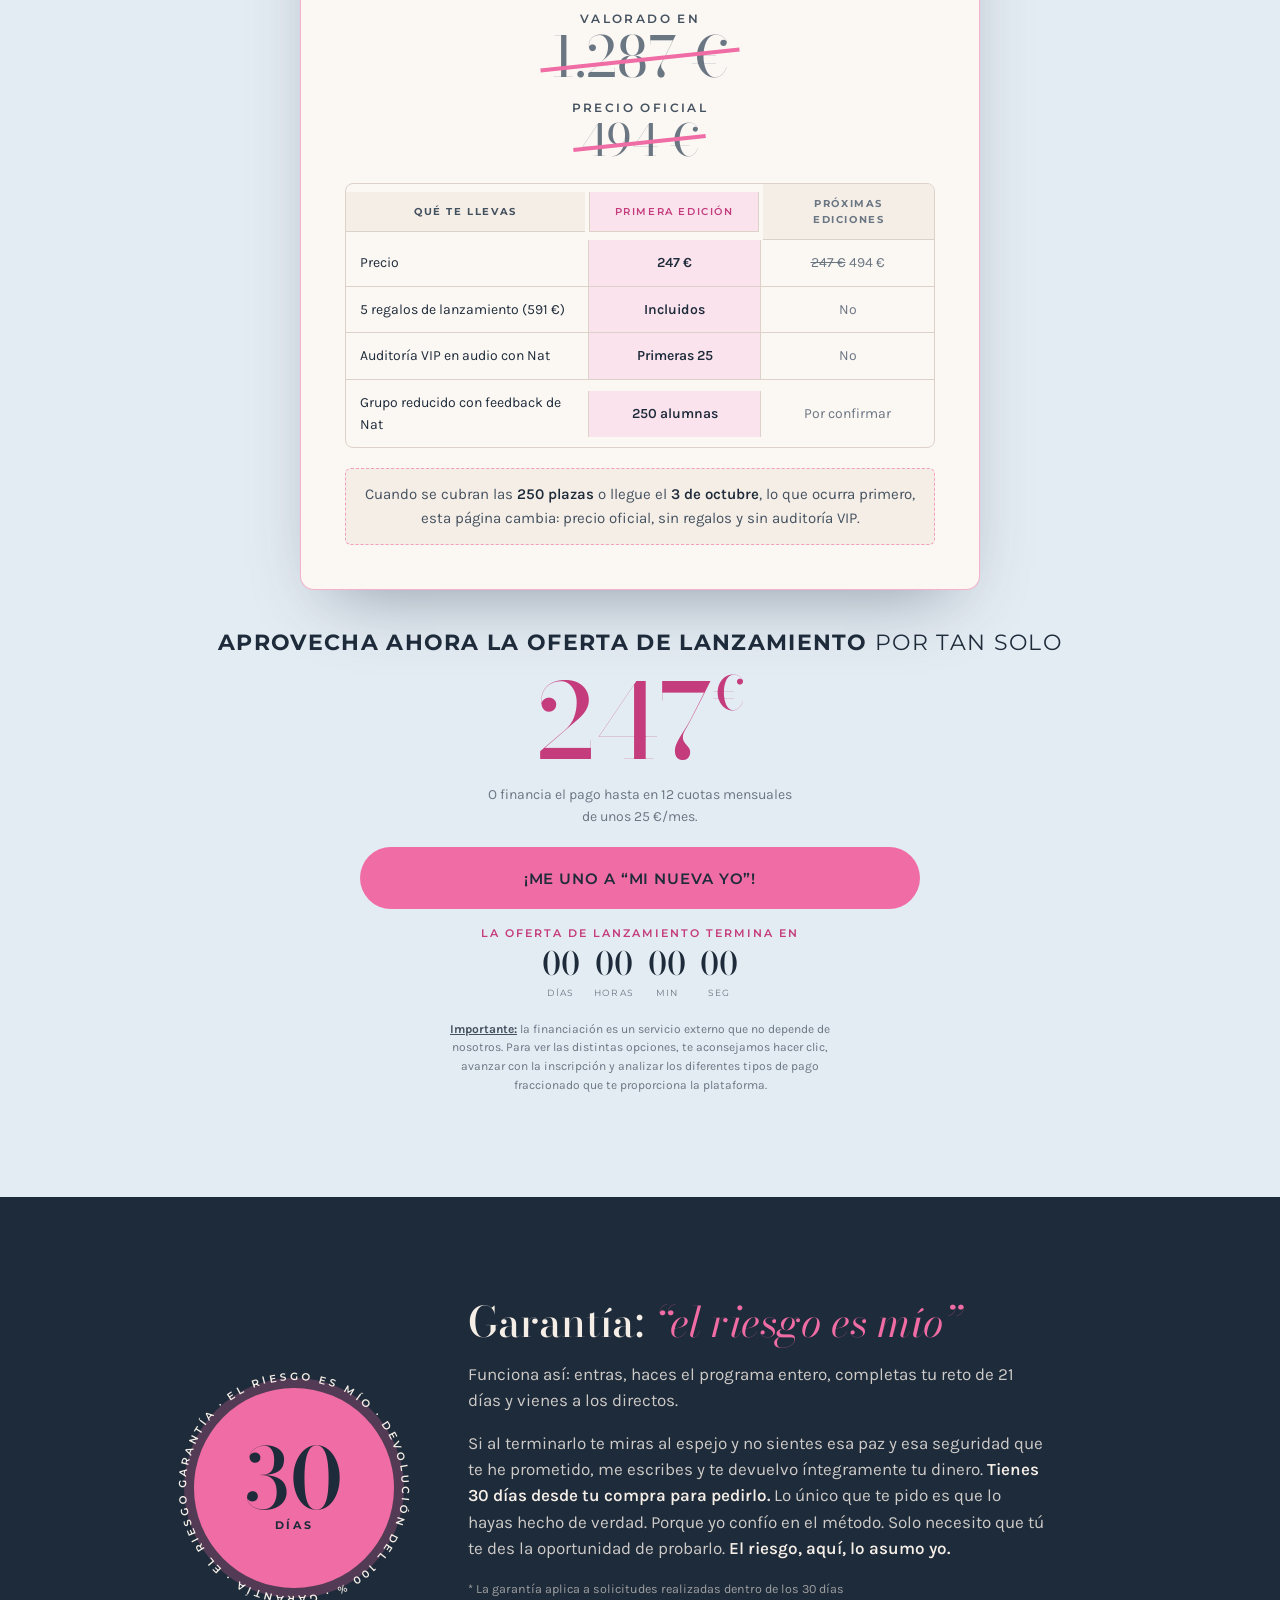
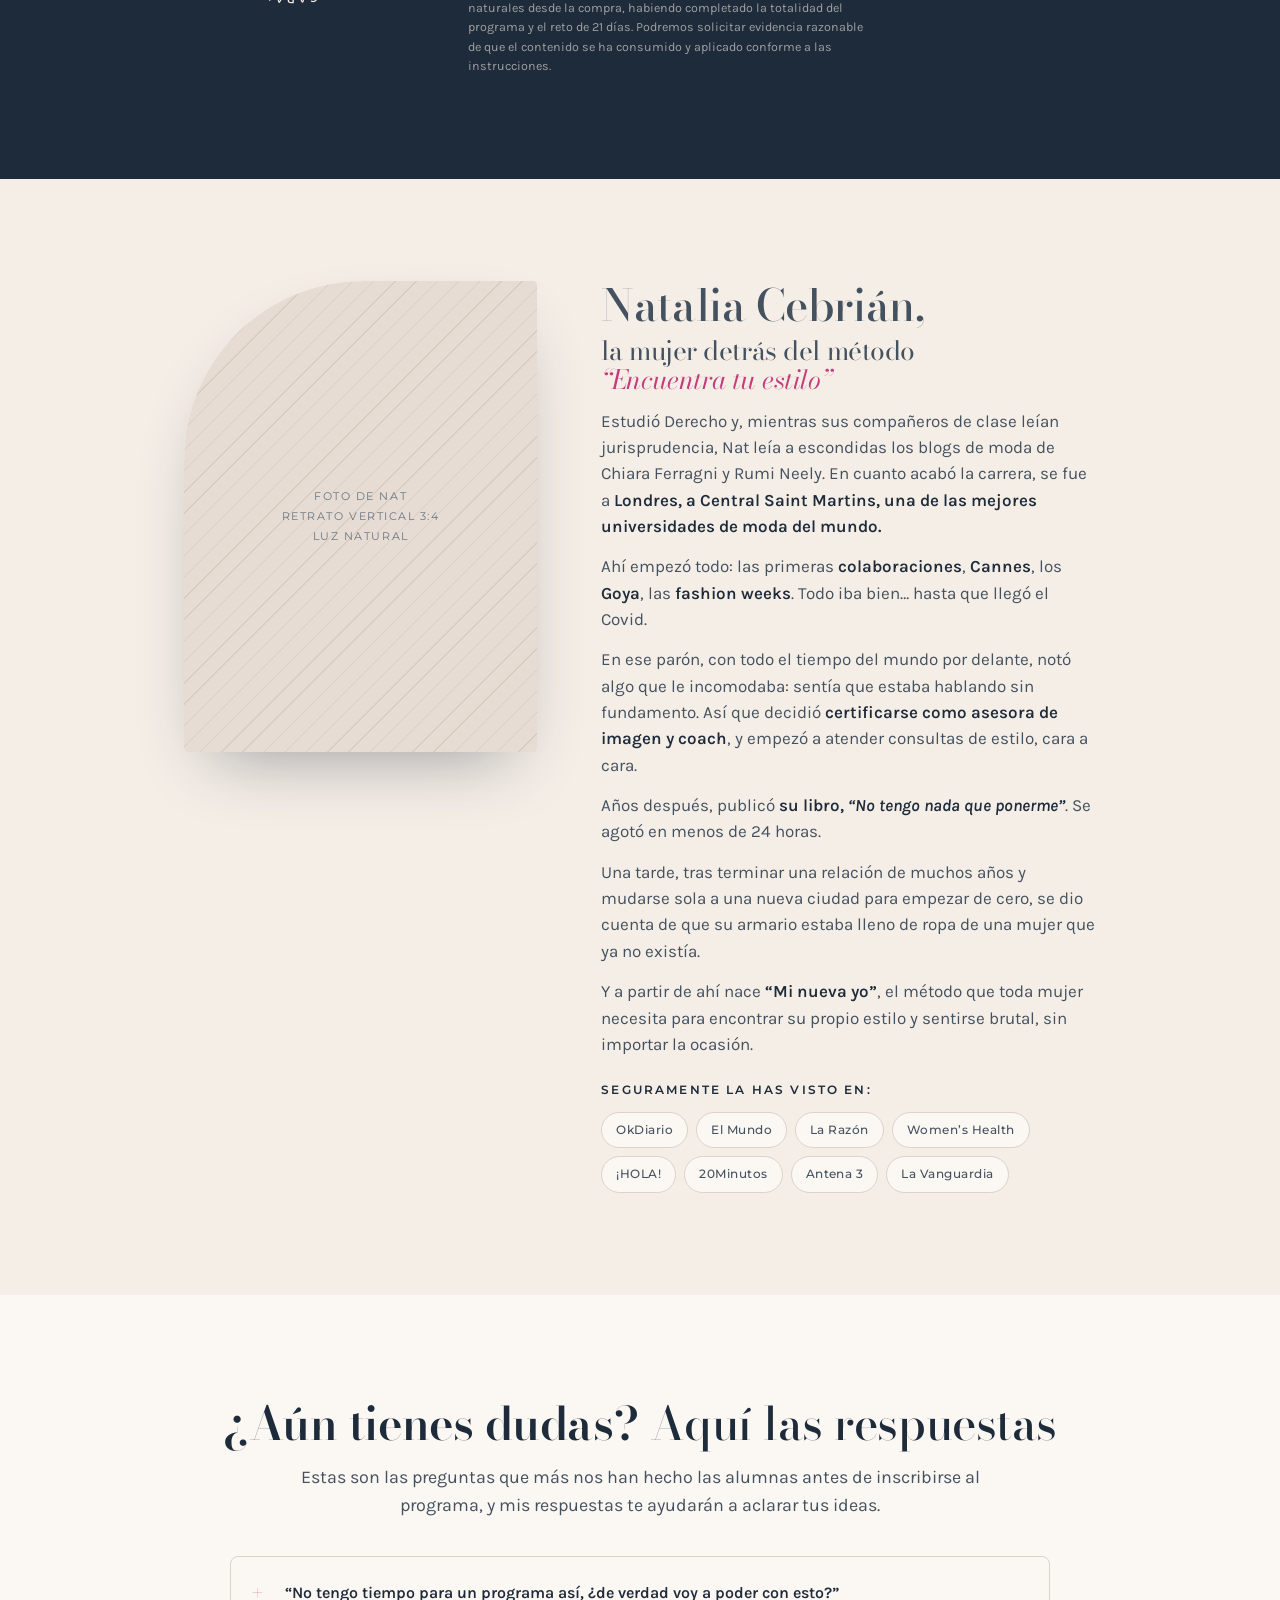
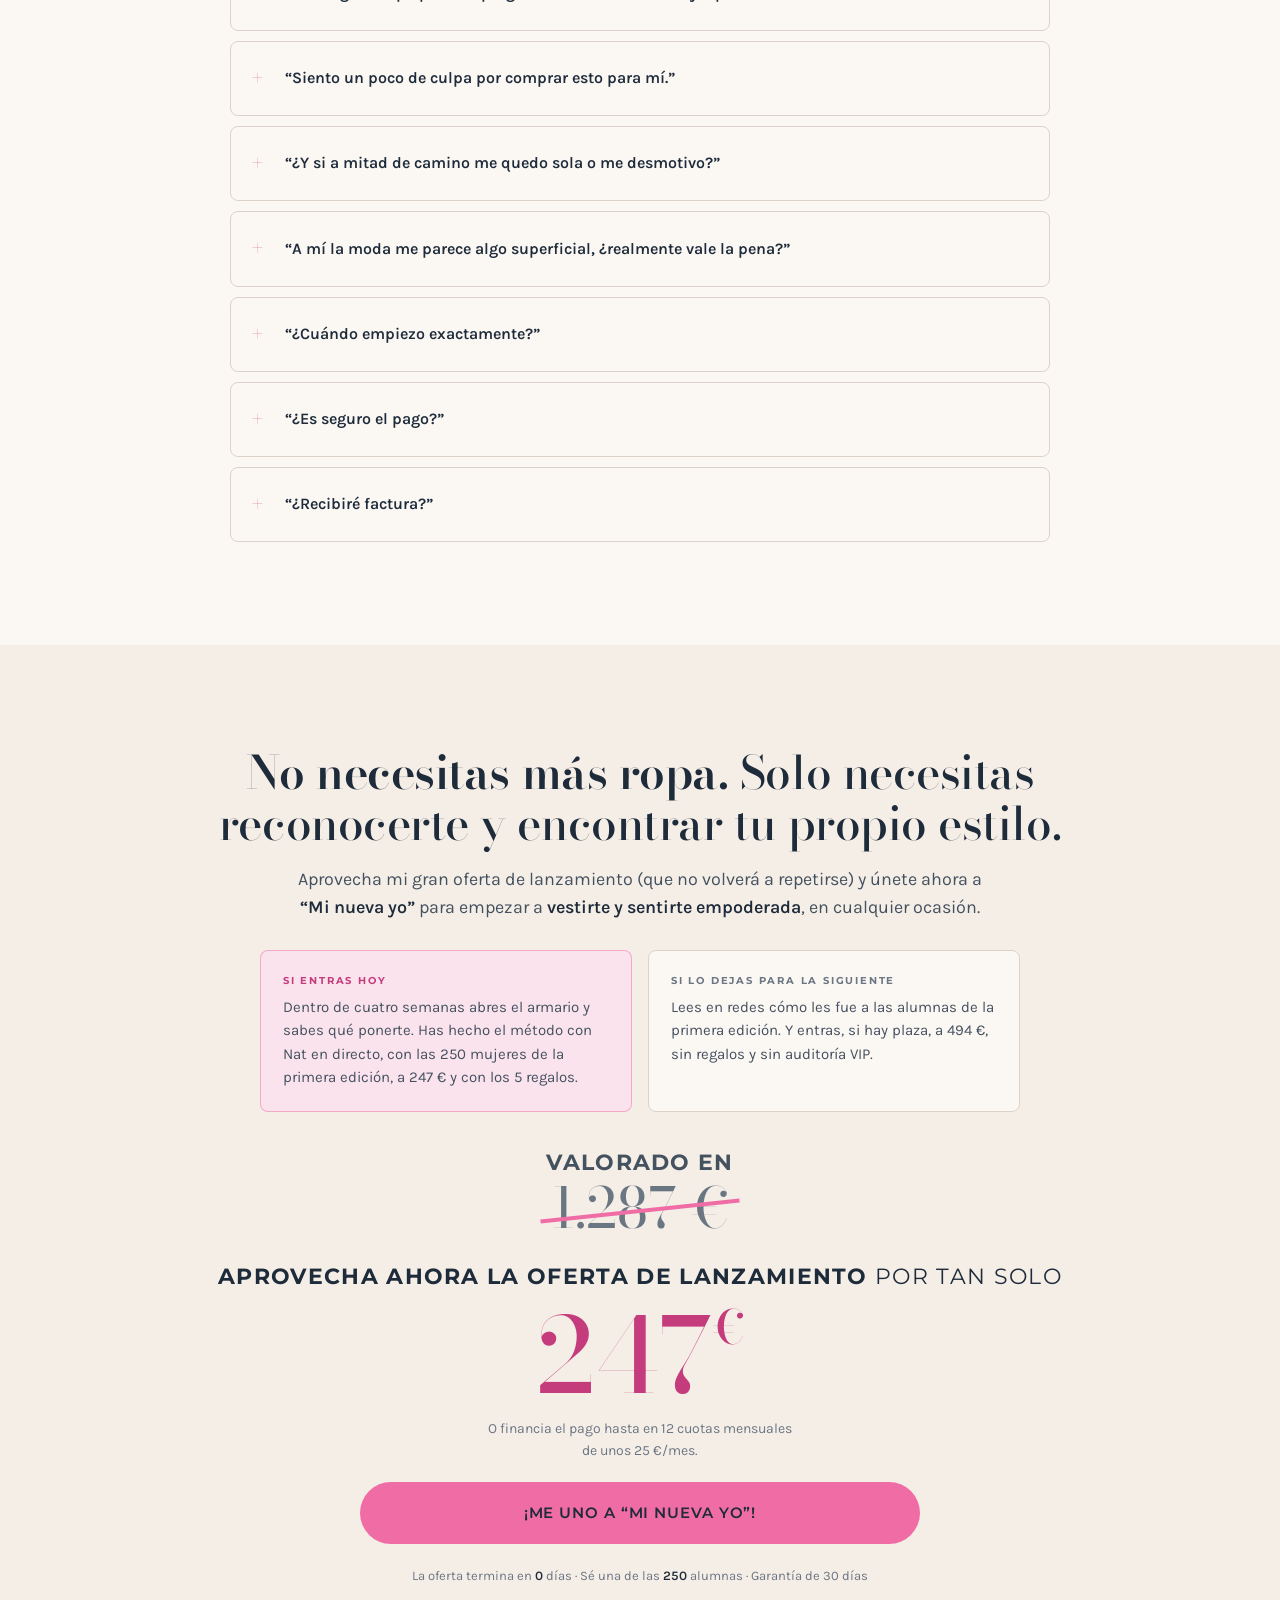
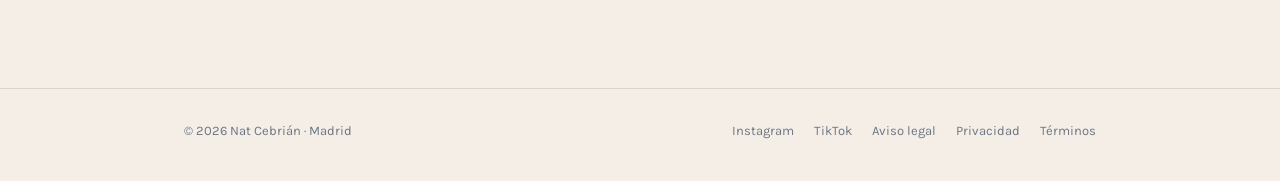
==== commit cbb955cc: "Landing Mi nueva yo v9: 4 semanas, 6 sesiones en vivo y retrato visible en móvil - Programa de 4 sem" ====
--- a/landing/mi-nueva-yo/index.html
+++ b/landing/mi-nueva-yo/index.html
@@ -4,7 +4,7 @@
 <meta charset="utf-8">
 <meta name="viewport" content="width=device-width, initial-scale=1, viewport-fit=cover">
 <meta name="theme-color" content="#6E93B0">
-<meta name="description" content="Mi nueva yo: el programa de 6 semanas de Nat Cebrián para construir el estilo propio que te represente. 21 lecciones, 7 sesiones en vivo, 5 regalos y garantía de 30 días.">
+<meta name="description" content="Mi nueva yo: el programa de 4 semanas de Nat Cebrián para construir el estilo propio que te represente. 21 lecciones, 6 sesiones en vivo, 5 regalos y garantía de 30 días.">
 <title>Mi nueva yo</title>
 <link rel="preconnect" href="https://fonts.googleapis.com">
 <link rel="preconnect" href="https://fonts.gstatic.com" crossorigin>
@@ -131,7 +131,7 @@
   .hero h1 b { font-weight: 600; }
   .hero .lede { color: var(--ink); max-width: 40em; animation: fade 900ms var(--ease) 400ms both; font-size: clamp(16px, 1.3vw, 18.5px); }
   .hero .lede b { font-weight: 600; }
-  .stage { position: relative; aspect-ratio: 4 / 5; animation: fade 1000ms var(--ease) 300ms both; max-width: 380px; margin-left: auto; }
+  .stage { position: relative; aspect-ratio: 4 / 5; animation: fade 1000ms var(--ease) 300ms both; width: 100%; max-width: 380px; margin-left: auto; }
   .portrait { position: absolute; inset: 0 0 0 12%; border-radius: 4px 4px 200px 4px; overflow: hidden; box-shadow: var(--shadow); }
   .portrait .ph { position: absolute; inset: 0; }
   .reel { position: absolute; left: -6%; bottom: -6%; width: 40%; aspect-ratio: 9 / 16; border-radius: 14px; overflow: hidden; background: var(--ink); box-shadow: var(--shadow); transform: rotate(-6deg); transition: transform 500ms var(--ease); cursor: pointer; border: 0; padding: 0; }
@@ -151,7 +151,7 @@
   @keyframes slide { to { transform: translateX(-50%); } }
   @media (max-width: 900px) {
     .hero-top { grid-template-columns: 1fr; }
-    .stage { margin: 12px auto 0; }
+    .stage { margin: 20px auto 0; max-width: 300px; }
     .wordmark { grid-template-columns: 1fr; gap: 10px; }
     .wordmark .mark { font-size: clamp(64px, 20vw, 100px); }
     .stage { max-width: 340px; margin: 12px auto 0; }
@@ -407,7 +407,7 @@
           <p class="eyebrow">Primera edición · Inscripción abierta · Empieza el 4 de octubre</p>
           <div class="wordmark">
             <p class="mark" aria-label="Mi nueva yo"><span class="w"><span>Mi</span></span><span class="w"><span>nueva</span></span><span class="w"><span><em>yo</em></span></span></p>
-            <p class="sub">Programa de 6 semanas con <b>Nat Cebrián</b></p>
+            <p class="sub">Programa de 4 semanas con <b>Nat Cebrián</b></p>
           </div>
           <h1>Descubre cómo <b>construir el estilo propio</b> que te represente de verdad y potencie tus virtudes.</h1>
           <p class="lede">Comienza a <b>sentirte empoderada y proyectar seguridad</b> absoluta con tus <em>outfits</em> en cualquier ocasión, sin importar en qué etapa de la vida te encuentres y sin tener que gastar en marcas de lujo o sentirte disfrazada.</p>
@@ -450,8 +450,8 @@
     </div>
     <div class="marquee" aria-hidden="true">
       <div class="marquee-track">
-        <span>7 directos con Nat</span><span>5 regalos exclusivos</span><span>Garantía de 30 días</span><span>Solo 250 plazas</span><span>Precio de lanzamiento 247 €</span><span>Cierra el 3 de octubre</span>
-        <span>7 directos con Nat</span><span>5 regalos exclusivos</span><span>Garantía de 30 días</span><span>Solo 250 plazas</span><span>Precio de lanzamiento 247 €</span><span>Cierra el 3 de octubre</span>
+        <span>6 sesiones en vivo con Nat</span><span>5 regalos exclusivos</span><span>Garantía de 30 días</span><span>Solo 250 plazas</span><span>Precio de lanzamiento 247 €</span><span>Cierra el 3 de octubre</span>
+        <span>6 sesiones en vivo con Nat</span><span>5 regalos exclusivos</span><span>Garantía de 30 días</span><span>Solo 250 plazas</span><span>Precio de lanzamiento 247 €</span><span>Cierra el 3 de octubre</span>
       </div>
     </div>
   </section>
@@ -465,7 +465,7 @@
         <article class="msg reveal" data-delay="1"><div class="who"><i>L</i>WhatsApp · Clienta de la asesoría</div><p>«<b>Mi cuerpo ha cambiado</b>, por maternidad, edad, hormonas, salud, y no sé cómo vestirlo. Cada día pienso: esto ya no me queda como antes.»</p></article>
         <article class="msg reveal" data-delay="2"><div class="who"><i>A</i>Instagram · Mensaje directo</div><p>«<b>Tengo el armario lleno y aun así siento que no tengo nada que ponerme.</b> Me pruebo varias cosas, me frustro, y acabo poniéndome lo de siempre.»</p></article>
       </div>
-      <p class="bridge narrow reveal">Y si te has visto en alguno de estos mensajes, amore, <b>es momento de reconciliarte con quien eres hoy</b> y construir el estilo que te represente. No dentro de un año. En las próximas seis semanas.</p>
+      <p class="bridge narrow reveal">Y si te has visto en alguno de estos mensajes, amore, <b>es momento de reconciliarte con quien eres hoy</b> y construir el estilo que te represente. No dentro de un año. En las próximas cuatro semanas.</p>
     </div>
   </section>
 
@@ -474,21 +474,21 @@
     <div class="wrap">
       <p class="eyebrow reveal">Por eso he creado, después de 10 años de asesorías uno a uno</p>
       <h2 class="prog-title reveal" style="margin-top: 12px">Mi nueva <em>yo</em></h2>
-      <p class="lede narrow sec-sub reveal">El viaje guiado de <b>6 semanas</b> donde te llevaré de la mano para reconciliarte con tu autenticidad, descubrir tu identidad actual y potenciarla frente a cualquier cambio vital, <b>construyendo un estilo propio que te empodere en menos de 15 minutos cada mañana.</b></p>
+      <p class="lede narrow sec-sub reveal">El viaje guiado de <b>4 semanas</b> donde te llevaré de la mano para reconciliarte con tu autenticidad, descubrir tu identidad actual y potenciarla frente a cualquier cambio vital, <b>construyendo un estilo propio que te empodere en menos de 15 minutos cada mañana.</b></p>
       <div class="mods">
-        <article class="mod reveal"><span class="k">Módulo 1 · Semana 1</span><h3>Tu nueva yo</h3><p>Dejarás de aferrarte con culpa a la mujer que fuiste, y <b>aceptarás con orgullo la etapa</b> en la que estás hoy.</p></article>
-        <article class="mod reveal" data-delay="1"><span class="k">Módulo 2 · Semana 2</span><h3>Paz en el espejo</h3><p>Pasarás de la frustración de las tallas a <b>tratar tu cuerpo actual con profundo respeto</b>, aprendiendo a potenciarlo.</p></article>
-        <article class="mod reveal" data-delay="2"><span class="k">Módulo 3 · Semana 3</span><h3>Tu yo elevada</h3><p>Lograrás una <b>imagen elegante</b> que se adapte a ti, sin sentir que vas disfrazada, ni de más ni de menos.</p></article>
-        <article class="mod reveal"><span class="k">Módulo 4 · Semana 4</span><h3>Armario emocional</h3><p>Pasarás de un espacio estresante a tener un <b>armario optimizado</b> que te ayude a potenciar tu imagen.</p></article>
-        <article class="mod reveal" data-delay="1"><span class="k">Módulo 5 · Semana 5</span><h3>Compra con criterio</h3><p>Te convertirás en una <b>consumidora inteligente</b>, maximizando cada euro de tu presupuesto.</p></article>
-        <article class="mod reveal" data-delay="2"><span class="k">Módulo 6 · Semana 6</span><h3>Sistema de looks ágiles</h3><p>Adquirirás la habilidad de <b>vestirte impecable</b> en menos de 5 minutos, multiplicando lo que ya tienes.</p></article>
-      </div>
-
-      <p class="lede sec-sub reveal" style="margin-top: 48px">También tendrás acceso a <b>7 sesiones en vivo</b> conmigo, una cada semana</p>
+        <article class="mod reveal"><span class="k">Módulo 1</span><h3>Tu nueva yo</h3><p>Dejarás de aferrarte con culpa a la mujer que fuiste, y <b>aceptarás con orgullo la etapa</b> en la que estás hoy.</p></article>
+        <article class="mod reveal" data-delay="1"><span class="k">Módulo 2</span><h3>Paz en el espejo</h3><p>Pasarás de la frustración de las tallas a <b>tratar tu cuerpo actual con profundo respeto</b>, aprendiendo a potenciarlo.</p></article>
+        <article class="mod reveal" data-delay="2"><span class="k">Módulo 3</span><h3>Tu yo elevada</h3><p>Lograrás una <b>imagen elegante</b> que se adapte a ti, sin sentir que vas disfrazada, ni de más ni de menos.</p></article>
+        <article class="mod reveal"><span class="k">Módulo 4</span><h3>Armario emocional</h3><p>Pasarás de un espacio estresante a tener un <b>armario optimizado</b> que te ayude a potenciar tu imagen.</p></article>
+        <article class="mod reveal" data-delay="1"><span class="k">Módulo 5</span><h3>Compra con criterio</h3><p>Te convertirás en una <b>consumidora inteligente</b>, maximizando cada euro de tu presupuesto.</p></article>
+        <article class="mod reveal" data-delay="2"><span class="k">Módulo 6</span><h3>Sistema de looks ágiles</h3><p>Adquirirás la habilidad de <b>vestirte impecable</b> en menos de 5 minutos, multiplicando lo que ya tienes.</p></article>
+      </div>
+
+      <p class="lede sec-sub reveal" style="margin-top: 48px">También tendrás acceso a <b>6 sesiones en vivo</b> conmigo</p>
       <div class="lives">
-        <article class="live reveal"><span class="k"><b>1</b> Directo de bienvenida</span><p>Donde te explico <b>la hoja de ruta</b> y empezamos a trabajar juntas, en vivo, antes de la primera lección.</p></article>
-        <article class="live reveal" data-delay="1"><span class="k"><b>5</b> Sesiones grupales semanales</span><p>Una al cierre de cada semana, para <b>resolver dudas</b>, analizar <b>casos reales</b> del grupo y <b>aclarar tus inquietudes</b>.</p></article>
-        <article class="live reveal" data-delay="2"><span class="k"><b>1</b> Directo especial de graduación</span><p>Donde recibirás tu certificado <b>“Estilo Personal”</b> y celebraremos, juntas, lo que has construido en estas seis semanas.</p></article>
+        <article class="live reveal"><span class="k"><b>1</b> Directo de bienvenida</span><p>Donde te explico <b>la hoja de ruta</b> y empezaremos a trabajar juntas, en vivo.</p></article>
+        <article class="live reveal" data-delay="1"><span class="k"><b>4</b> Sesiones grupales conmigo</span><p>Que tendrás a lo largo del programa para <b>resolver dudas</b>, analizar <b>casos reales</b> del grupo y <b>aclarar tus inquietudes</b>.</p></article>
+        <article class="live reveal" data-delay="2"><span class="k"><b>1</b> Directo especial de graduación</span><p>Donde recibirás tu certificado <b>“Estilo Personal”</b> y celebraremos, juntas, lo que has construido en estas semanas.</p></article>
       </div>
     </div>
   </section>
@@ -517,8 +517,8 @@
         <div class="head"><span class="mark">Mi nueva <em>yo</em></span><span class="new">¡Nuevo! Mi primer programa online</span></div>
         <div class="mockup"><div class="ph">Mockup del programa<br>Portátil + móvil con el campus</div></div>
         <ul class="items">
-          <li><div><b>Método completo “Mi nueva yo”</b><ul><li>6 módulos, uno por semana</li><li>21 lecciones grabadas</li><li>Mini retos diarios y chuletas descargables</li></ul><span class="val">Valor real: 297 €</span></div></li>
-          <li><div><b>7 sesiones en vivo conmigo</b><ul><li>1 directo de bienvenida, 5 sesiones grupales semanales y 1 directo de graduación</li></ul><span class="val">Valor real: 250 €</span></div></li>
+          <li><div><b>Método completo “Mi nueva yo”</b><ul><li>6 módulos</li><li>21 lecciones grabadas</li><li>Mini retos diarios y chuletas descargables</li></ul><span class="val">Valor real: 297 €</span></div></li>
+          <li><div><b>6 sesiones en vivo conmigo</b><ul><li>1 sesión de bienvenida, 4 sesiones grupales y 1 sesión de graduación</li></ul><span class="val">Valor real: 250 €</span></div></li>
           <li><div><b>Comunidad privada “Auténticas”</b><span class="val">Valor real: 149 €</span></div></li>
           <li><div><b>Los 5 regalos especiales de lanzamiento</b><ul><li>Regalo 01 · Masterclass Marca Personal con Piluka de Echegaray</li><li>Regalo 02 · Colecciones cápsula “1 clic” por arquetipo</li><li>Regalo 03 · Guía para comprar lujo de segunda mano</li><li>Regalo 04 · Guía básica para ser la invitada perfecta</li><li>Regalo 05 · Masterclass Universo Beauty Realista</li></ul><span class="val">Valor real: 591 €</span></div></li>
           <li><div><b>Auditoría VIP <span style="font-weight:400">(solo para las primeras <span data-vip>25</span> alumnas)</span></b><span class="val nostrike">Valor incalculable</span></div></li>
@@ -557,9 +557,9 @@
       </div>
       <div class="reveal" data-delay="1">
         <h2>Garantía: <em>“el riesgo es mío”</em></h2>
-        <p>Funciona así: entras, haces el programa entero, completas tus retos de las 6 semanas y vienes a los directos.</p>
+        <p>Funciona así: entras, haces el programa entero, completas tu reto de 21 días y vienes a los directos.</p>
         <p>Si al terminarlo te miras al espejo y no sientes esa paz y esa seguridad que te he prometido, me escribes y te devuelvo íntegramente tu dinero. <b>Tienes 30 días desde tu compra para pedirlo.</b> Lo único que te pido es que lo hayas hecho de verdad. Porque yo confío en el método. Solo necesito que tú te des la oportunidad de probarlo. <b>El riesgo, aquí, lo asumo yo.</b></p>
-        <p class="legal">* La garantía aplica a solicitudes realizadas dentro de los 30 días naturales desde la compra, habiendo completado la totalidad del programa y los retos de las 6 semanas. Podremos solicitar evidencia razonable de que el contenido se ha consumido y aplicado conforme a las instrucciones.</p>
+        <p class="legal">* La garantía aplica a solicitudes realizadas dentro de los 30 días naturales desde la compra, habiendo completado la totalidad del programa y el reto de 21 días. Podremos solicitar evidencia razonable de que el contenido se ha consumido y aplicado conforme a las instrucciones.</p>
       </div>
     </div>
   </section>
@@ -594,7 +594,7 @@
         <details><summary>“Siento un poco de culpa por comprar esto para mí.”</summary><p>Esa culpa es exactamente lo que trabajamos en la primera semana. No estás gastando en ropa: estás invirtiendo en dejar de perder 17 minutos cada mañana delante del armario y en dejar de comprar por impulso. La mayoría de alumnas recupera el precio del programa en las compras que deja de hacer.</p></details>
         <details><summary>“¿Y si a mitad de camino me quedo sola o me desmotivo?”</summary><p>No vas a hacerlo sola. Tienes la comunidad privada Auténticas, donde compartes tu reto cada semana, y una sesión en vivo conmigo al cierre de cada semana para resolver dudas y revisar casos reales. Está demostrado que quien comparte su progreso lo termina; por eso la comunidad es parte del método, no un extra.</p></details>
         <details><summary>“A mí la moda me parece algo superficial, ¿realmente vale la pena?”</summary><p>Este programa no va de moda, va de identidad. La ropa que llevas activa una forma de pensar y de actuar, y está medido. Si tu imagen sigue vistiendo a la mujer que fuiste, cada mañana le mandas a tu cerebro una señal contradictoria. Alinear lo de fuera con lo de dentro no es superficial: es coherencia.</p></details>
-        <details><summary>“¿Cuándo empiezo exactamente?”</summary><p>El acceso al campus es inmediato al inscribirte. El directo de bienvenida con Nat es el domingo 4 de octubre a las 19:00 h y las lecciones de la semana 1 se abren al día siguiente. A partir de ahí, un módulo por semana durante 6 semanas.</p></details>
+        <details><summary>“¿Cuándo empiezo exactamente?”</summary><p>El acceso al campus es inmediato al inscribirte. El directo de bienvenida con Nat es el domingo 4 de octubre a las 19:00 h y las lecciones de la semana 1 se abren al día siguiente. A partir de ahí, 4 semanas de programa con una sesión en vivo cada semana.</p></details>
         <details><summary>“¿Es seguro el pago?”</summary><p>Sí. El pago se procesa a través de una pasarela cifrada con tarjeta de crédito o débito. Nosotros nunca vemos ni guardamos los datos de tu tarjeta. La financiación en cuotas la gestiona la propia plataforma de pago.</p></details>
         <details><summary>“¿Recibiré factura?”</summary><p>Sí. Recibirás la factura con IVA en tu email en cuanto se confirme el pago. Si la necesitas a nombre de tu empresa, indícalo en el formulario de inscripción.</p></details>
       </div>
@@ -607,7 +607,7 @@
       <h2 class="reveal"><b>No necesitas más ropa.</b> Solo necesitas reconocerte y encontrar tu propio estilo.</h2>
       <p class="lede reveal">Aprovecha mi gran oferta de lanzamiento (que no volverá a repetirse) y únete ahora a <b>“Mi nueva yo”</b> para empezar a <b>vestirte y sentirte empoderada</b>, en cualquier ocasión.</p>
       <div class="two reveal">
-        <div><span class="k">Si entras hoy</span><p>Dentro de seis semanas abres el armario y sabes qué ponerte. Has hecho el método con Nat en directo, con las <span data-seats>250</span> mujeres de la primera edición, a 247 € y con los 5 regalos.</p></div>
+        <div><span class="k">Si entras hoy</span><p>Dentro de cuatro semanas abres el armario y sabes qué ponerte. Has hecho el método con Nat en directo, con las <span data-seats>250</span> mujeres de la primera edición, a 247 € y con los 5 regalos.</p></div>
         <div><span class="k">Si lo dejas para la siguiente</span><p>Lees en redes cómo les fue a las alumnas de la primera edición. Y entras, si hay plaza, a 494 €, sin regalos y sin auditoría VIP.</p></div>
       </div>
       <div class="offer-cta reveal" style="margin-top: 28px">
@@ -641,7 +641,7 @@
   <div class="exit-inner">
     <button class="modal-close" type="button" data-close-exit aria-label="Cerrar">×</button>
     <p class="eyebrow">Antes de irte</p>
-    <h3>Llévate gratis la hoja de ruta de las 6 semanas.</h3>
+    <h3>Llévate gratis la hoja de ruta de las 4 semanas.</h3>
     <p>El calendario semana a semana del programa, con las lecciones, los directos y los regalos. Y te avisamos si las plazas están a punto de cubrirse.</p>
     <form id="exit-form" action="#" method="post" novalidate>
       <div class="field"><label for="exit-email">Email</label><input id="exit-email" type="email" autocomplete="email" placeholder="tu@email.com" required></div>
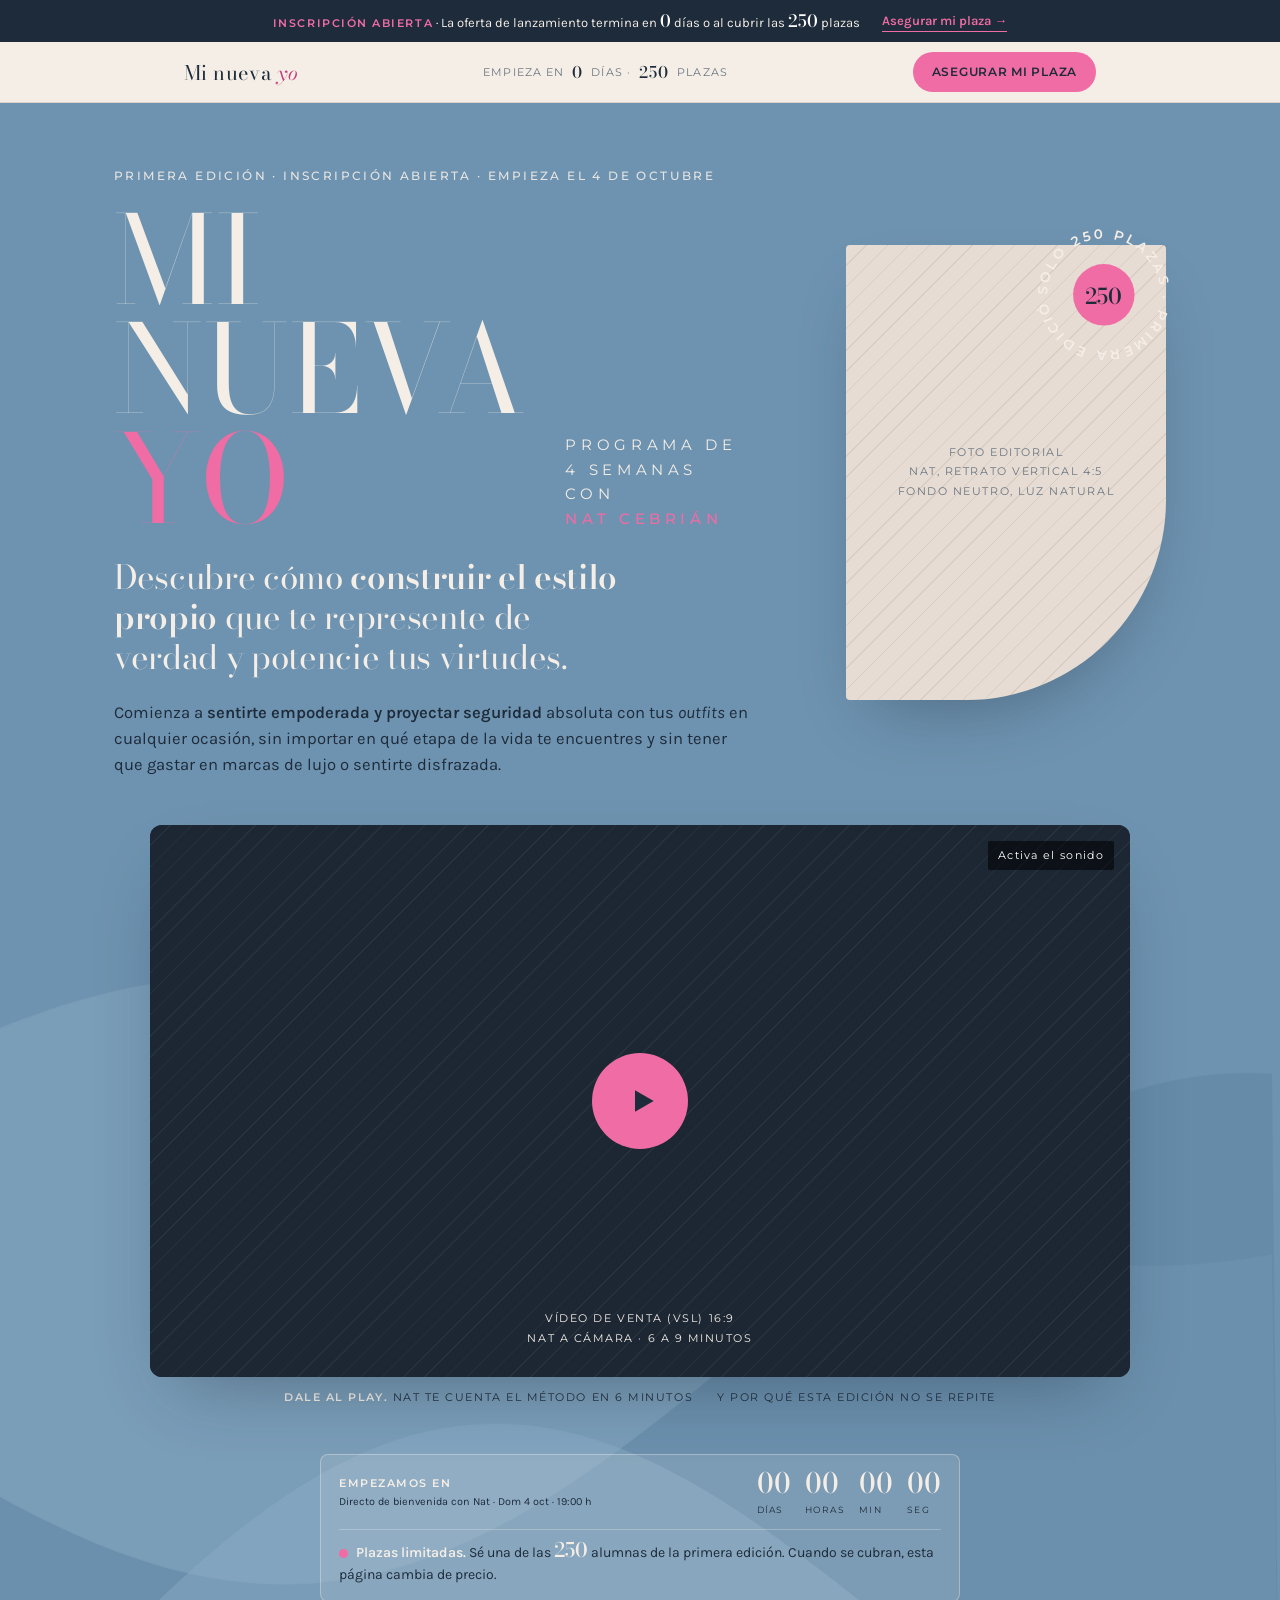
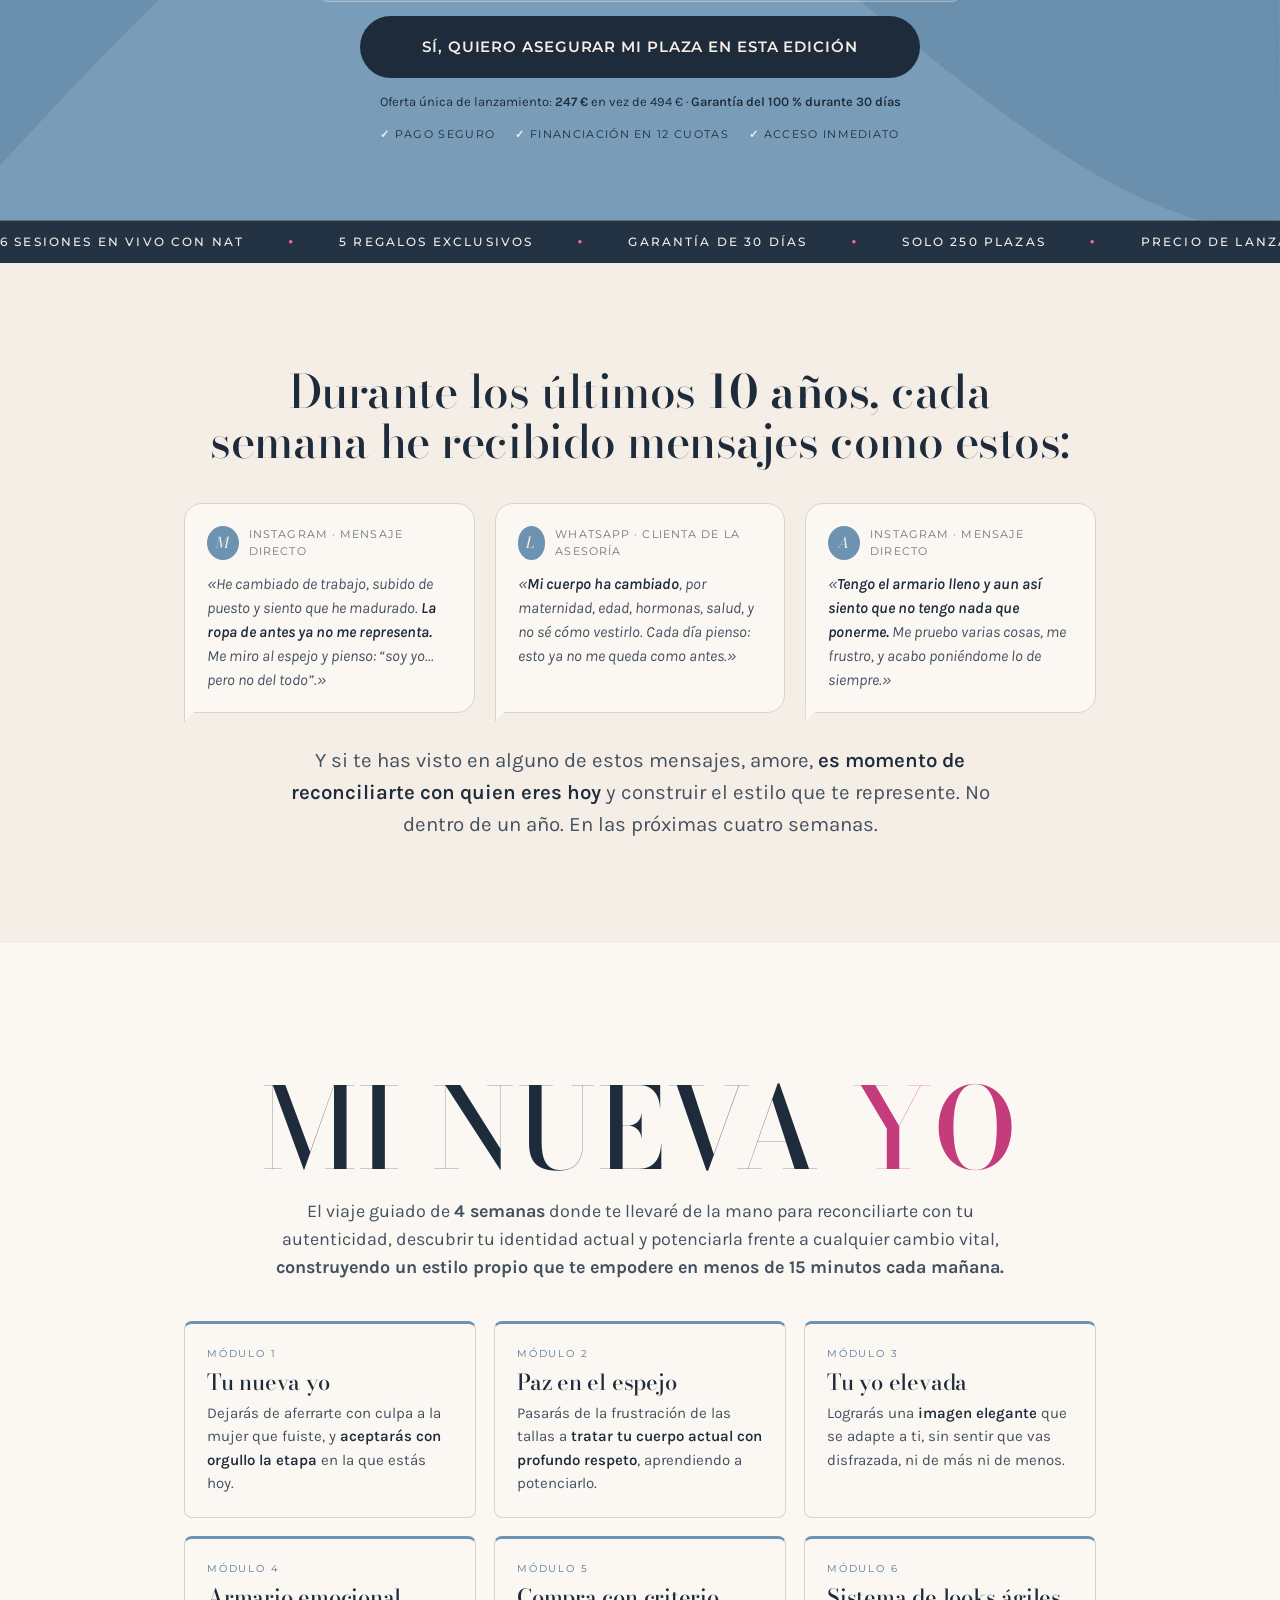
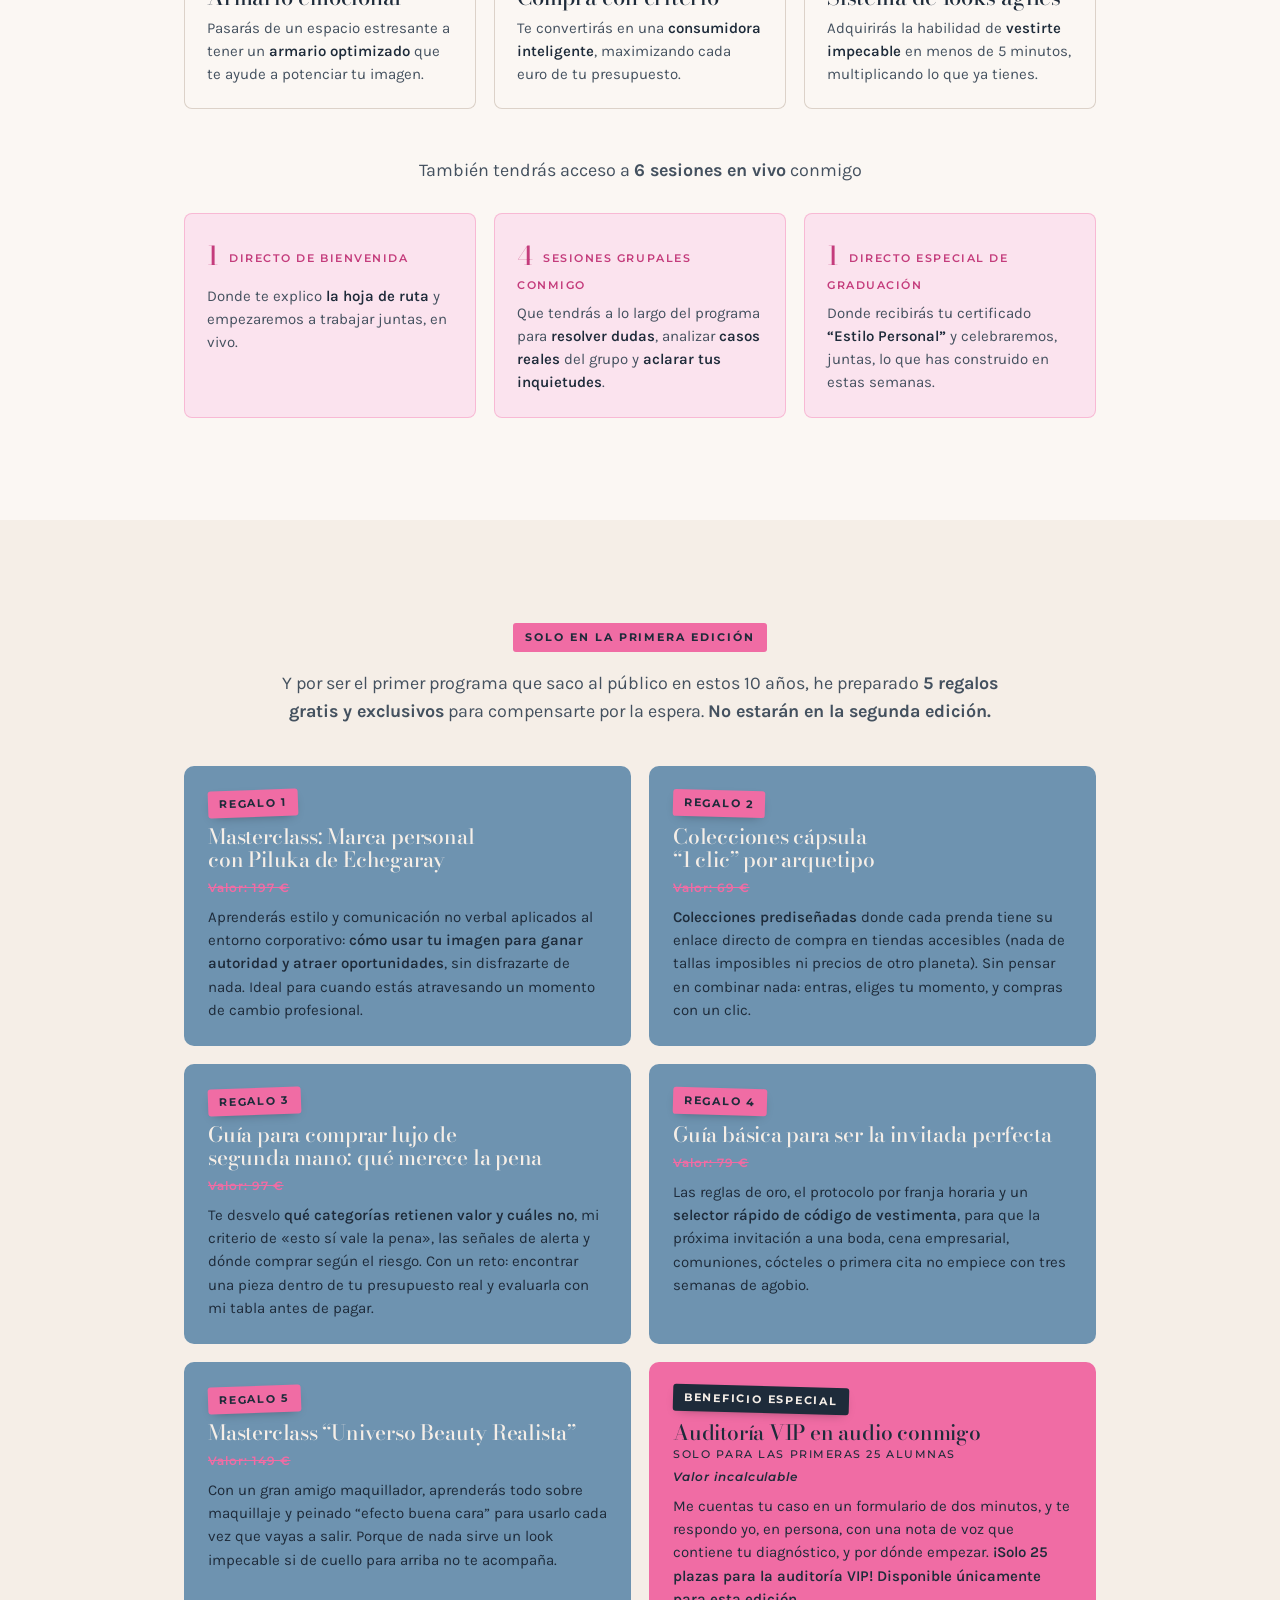
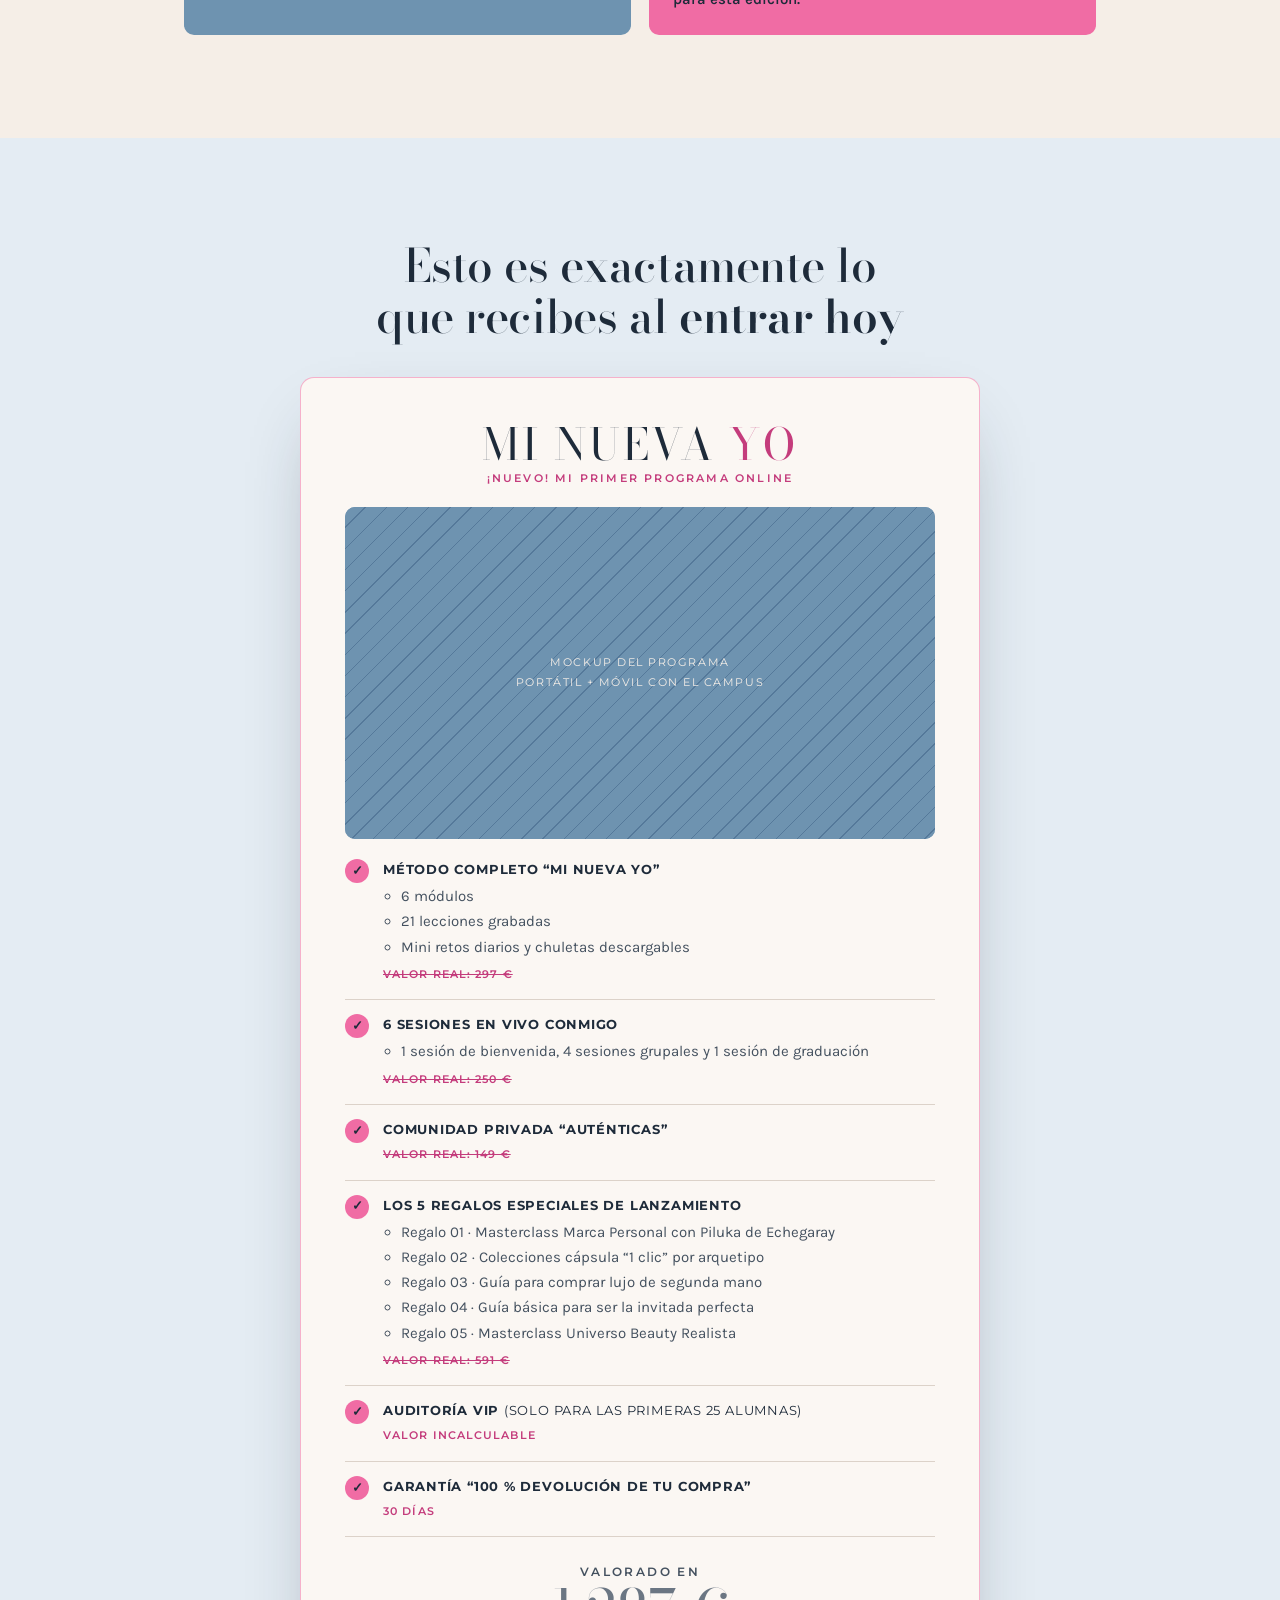
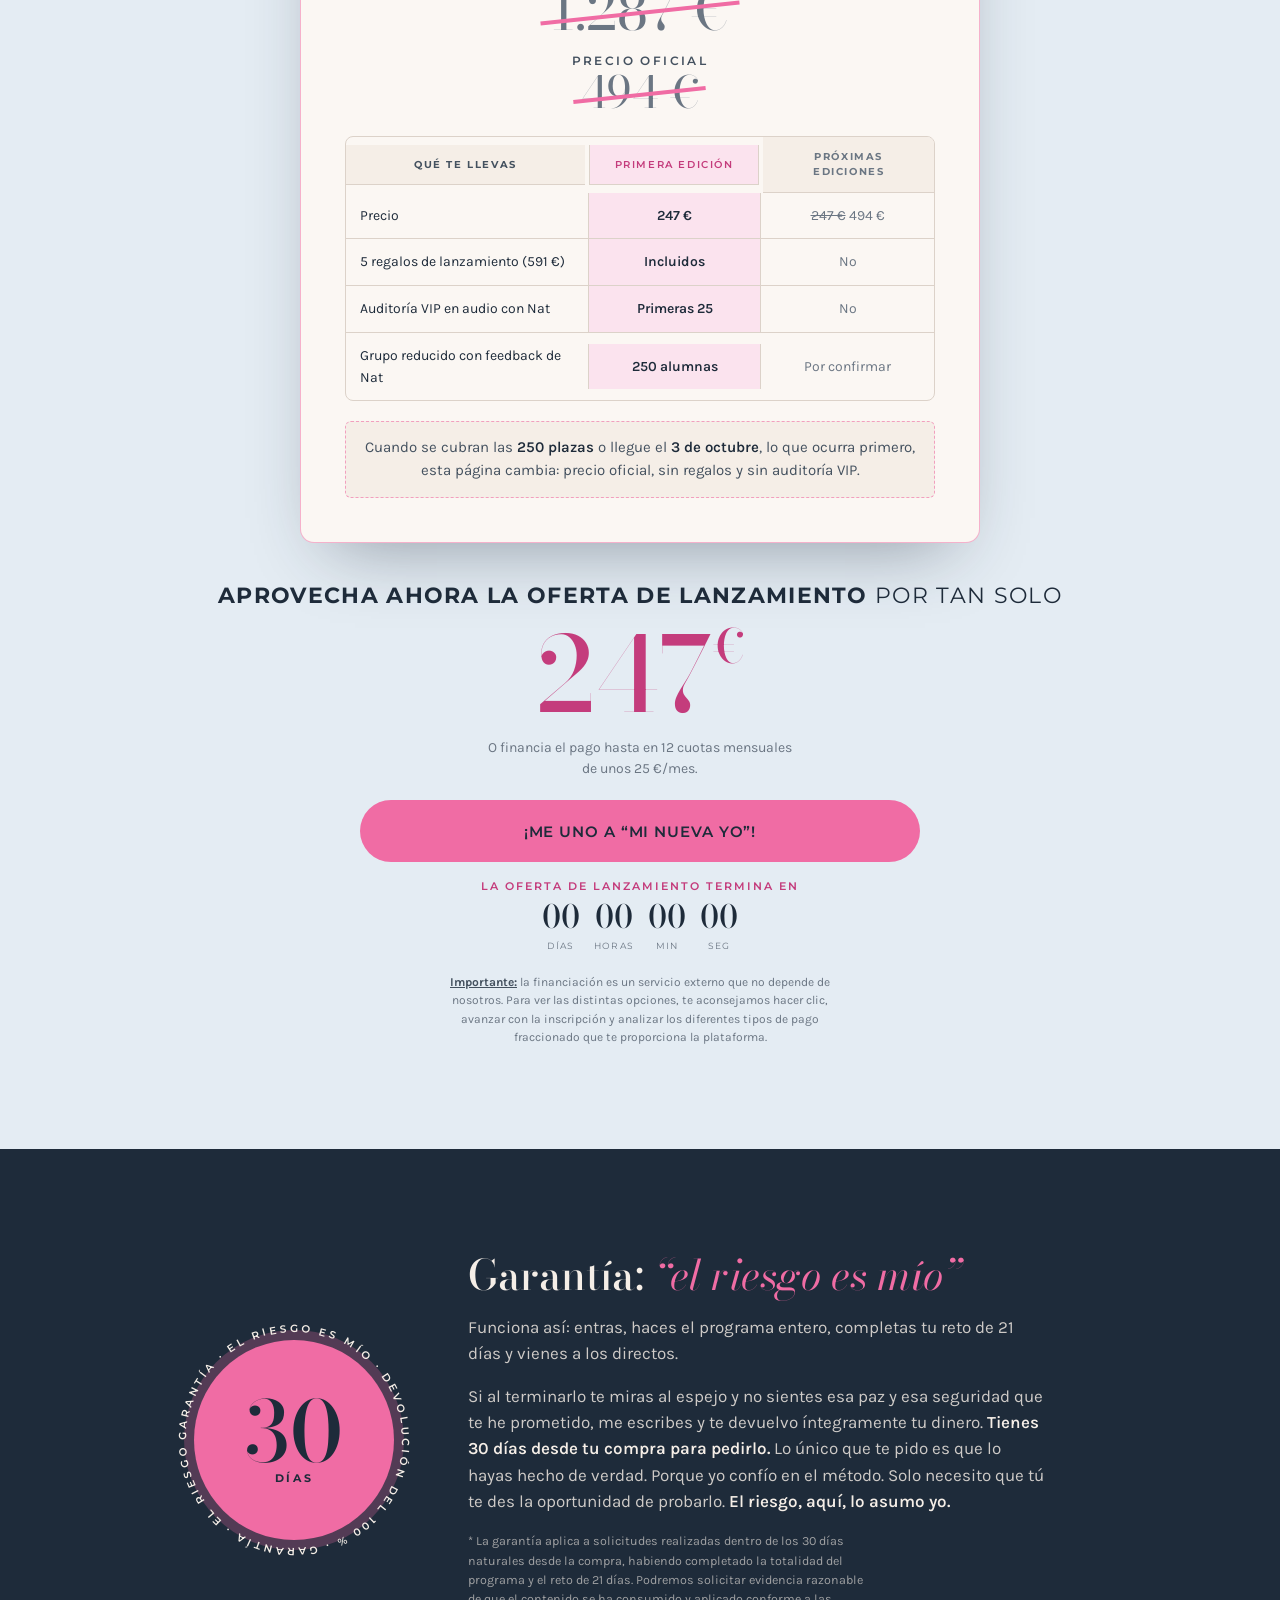
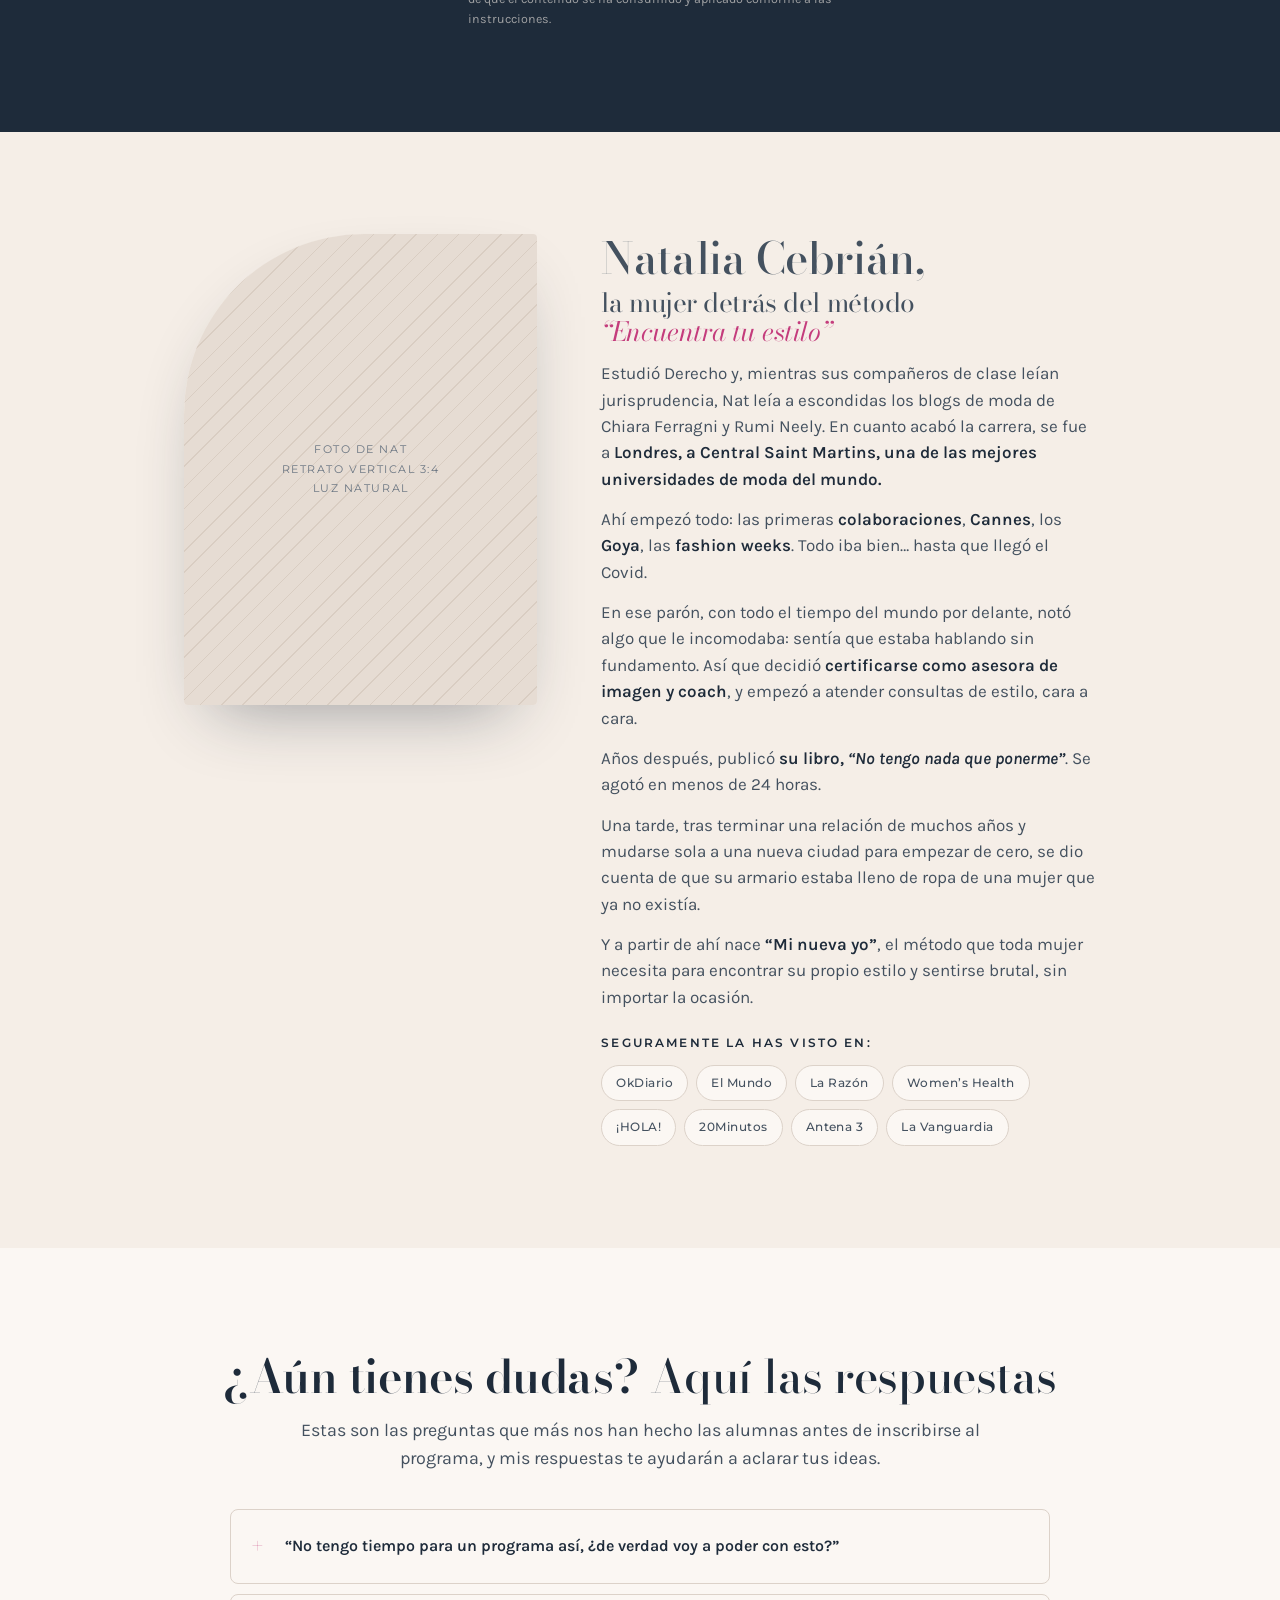
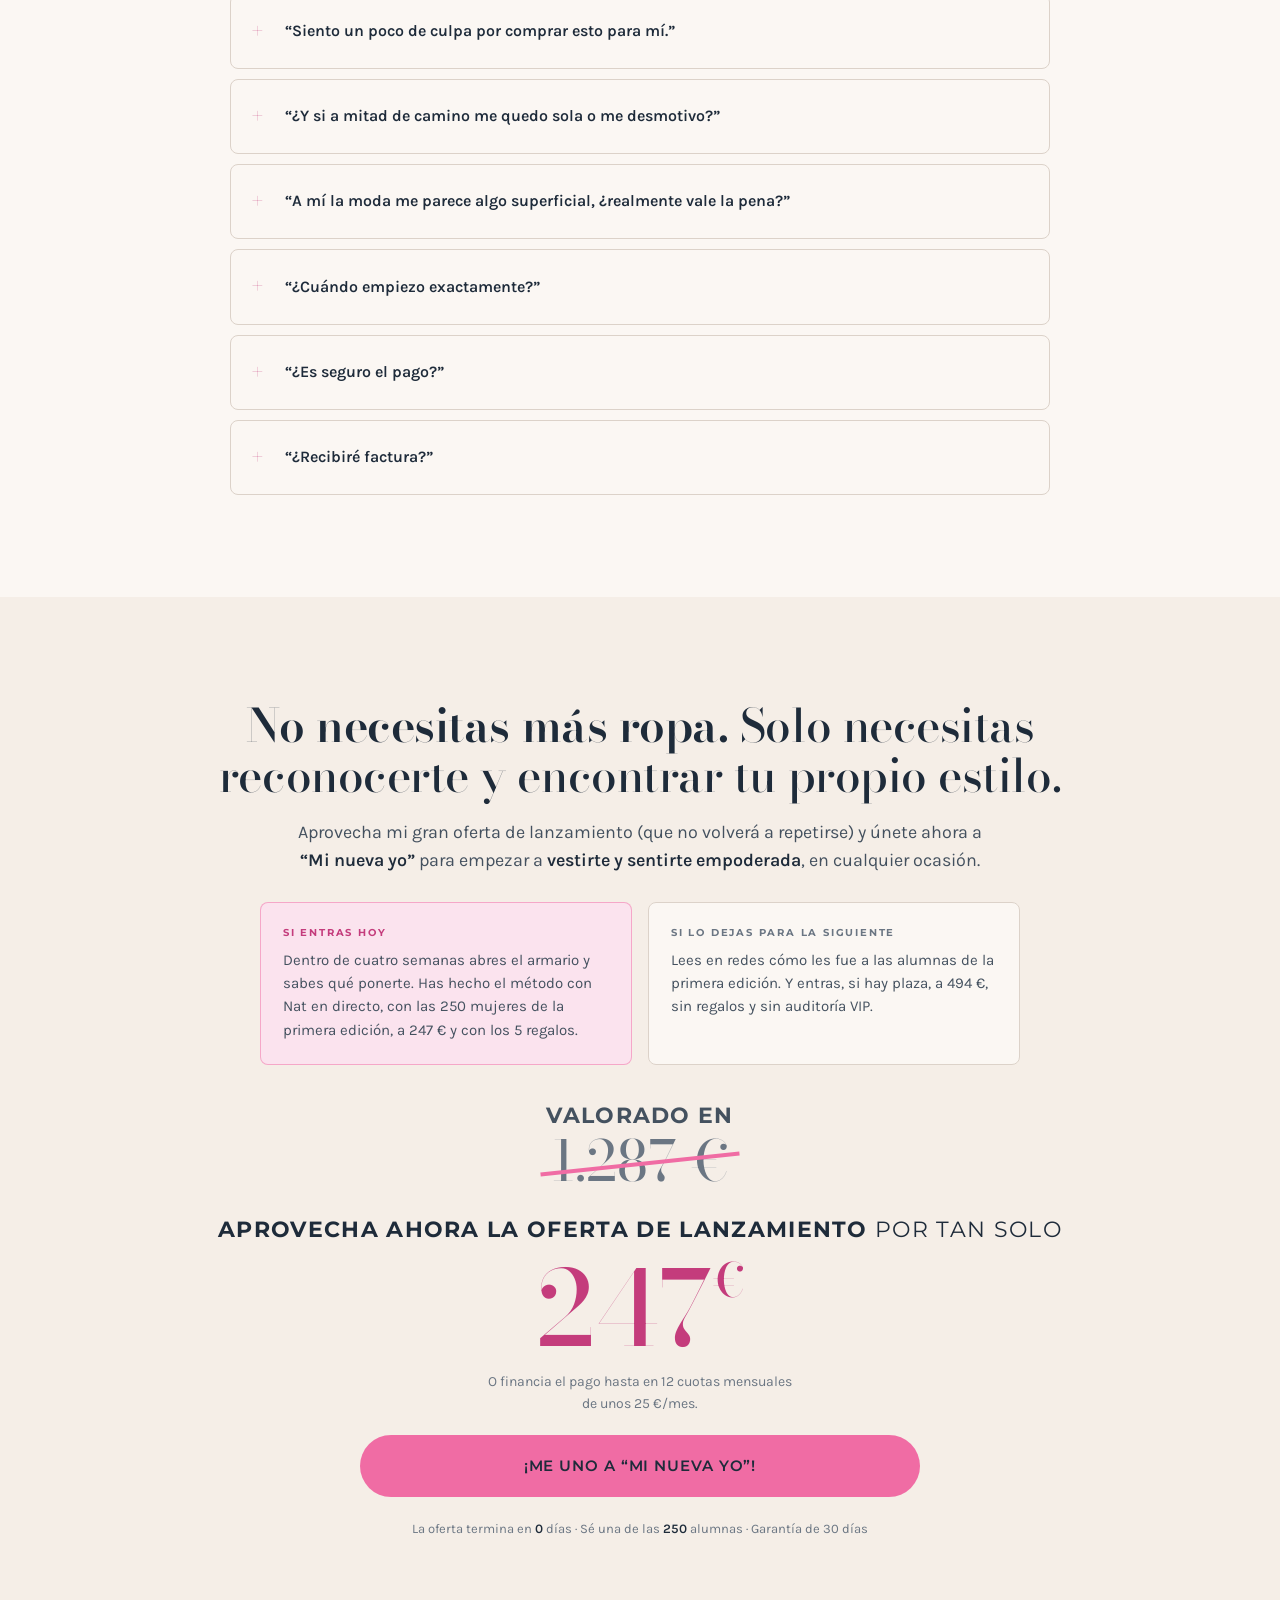
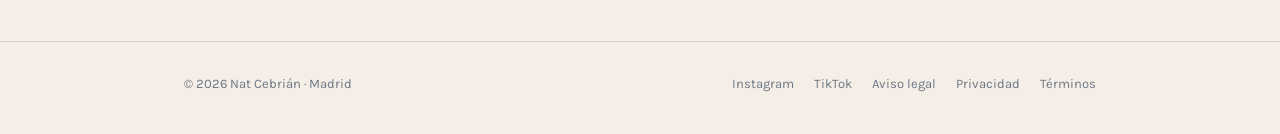
==== commit 1389708a: "Landing Mi nueva yo: ocultar la barra de plazas hasta que haya ventas reales Co-Authored-By: Claude " ====
--- a/landing/mi-nueva-yo/index.html
+++ b/landing/mi-nueva-yo/index.html
@@ -187,6 +187,7 @@
   .seats strong { color: var(--on-brand); font-weight: 600; }
   .seats b { font-family: var(--display); font-size: 20px; font-weight: 500; color: var(--on-brand); line-height: 1; }
   .seatbar { display: flex; flex-direction: column; gap: 6px; font-size: 12px; color: var(--ink); }
+  .seatbar[hidden] { display: none; }
   .seatbar-track { height: 6px; border-radius: 3px; background: color-mix(in srgb, var(--on-brand) 35%, transparent); overflow: hidden; }
   .seatbar-track i { display: block; height: 100%; width: 0; background: var(--accent); transition: width 900ms var(--ease); }
   .seatbar b { font-family: var(--display); font-size: 15px; color: var(--on-brand); }
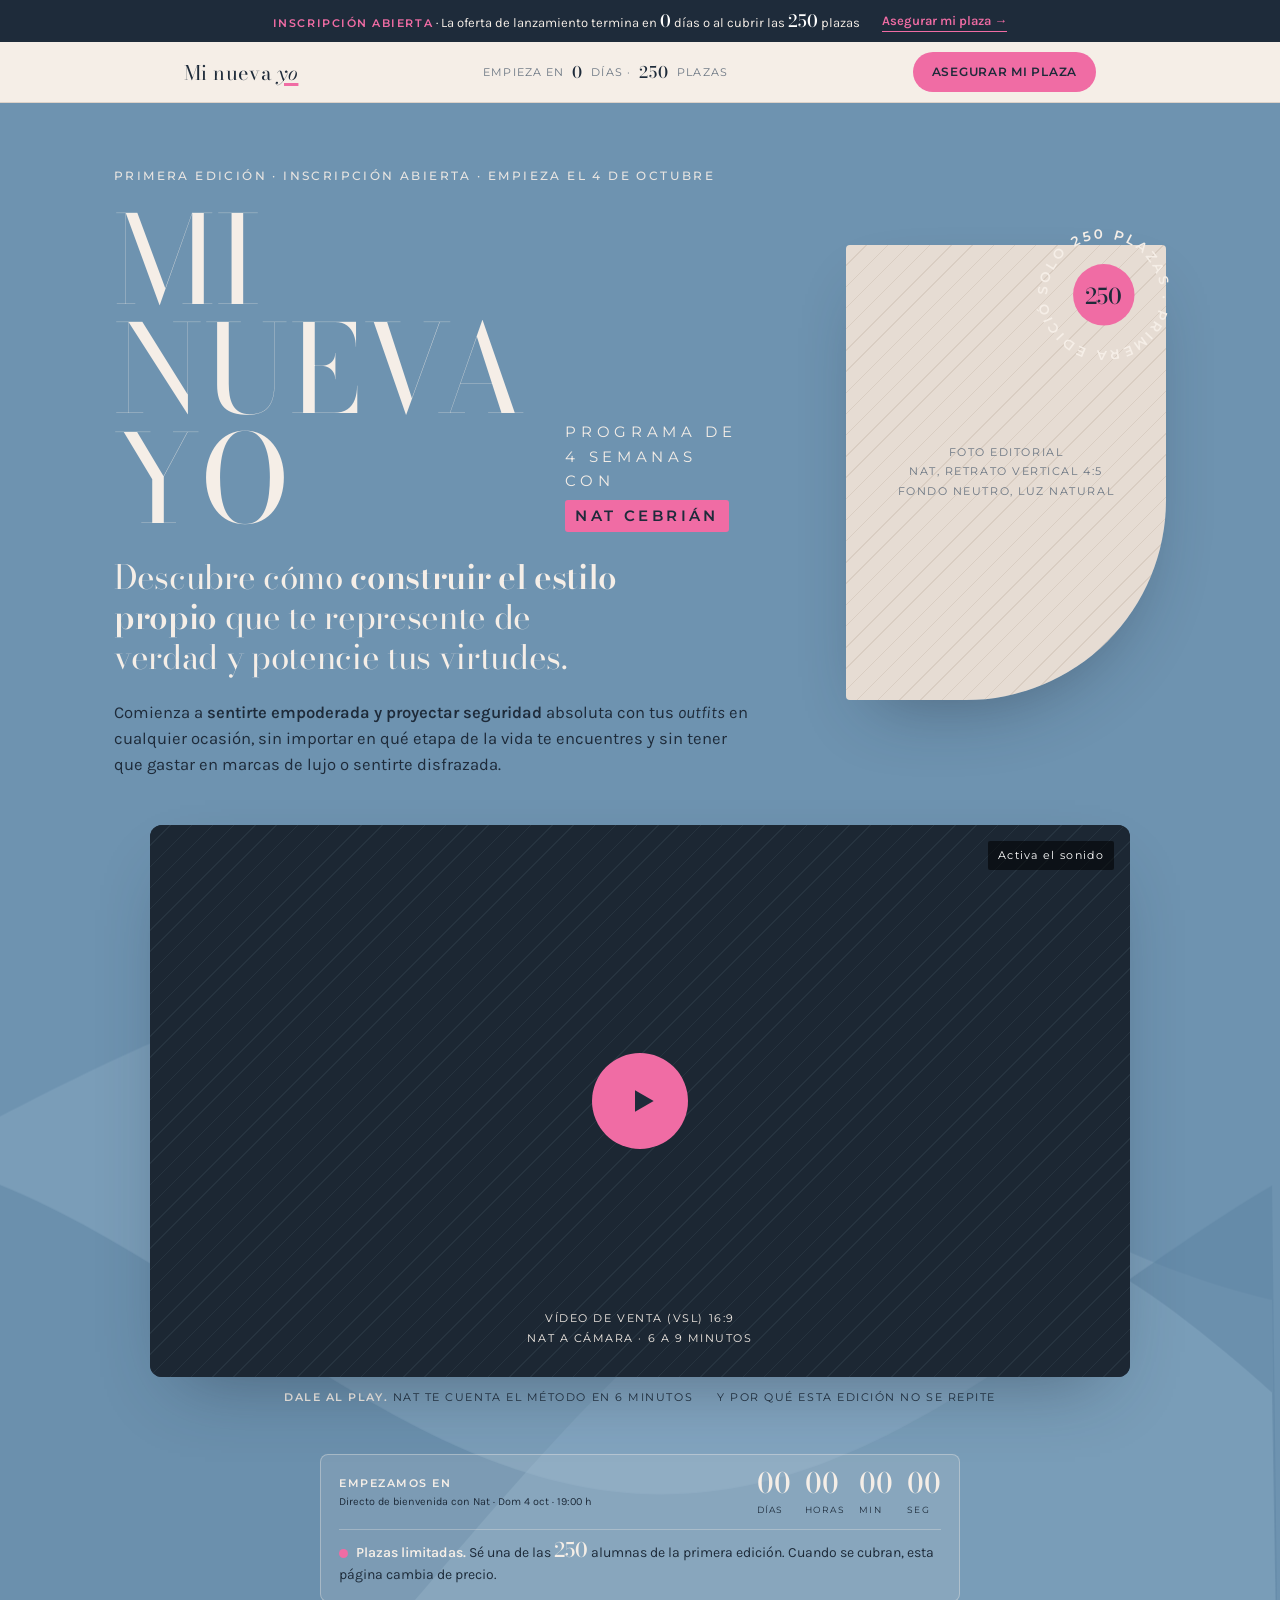
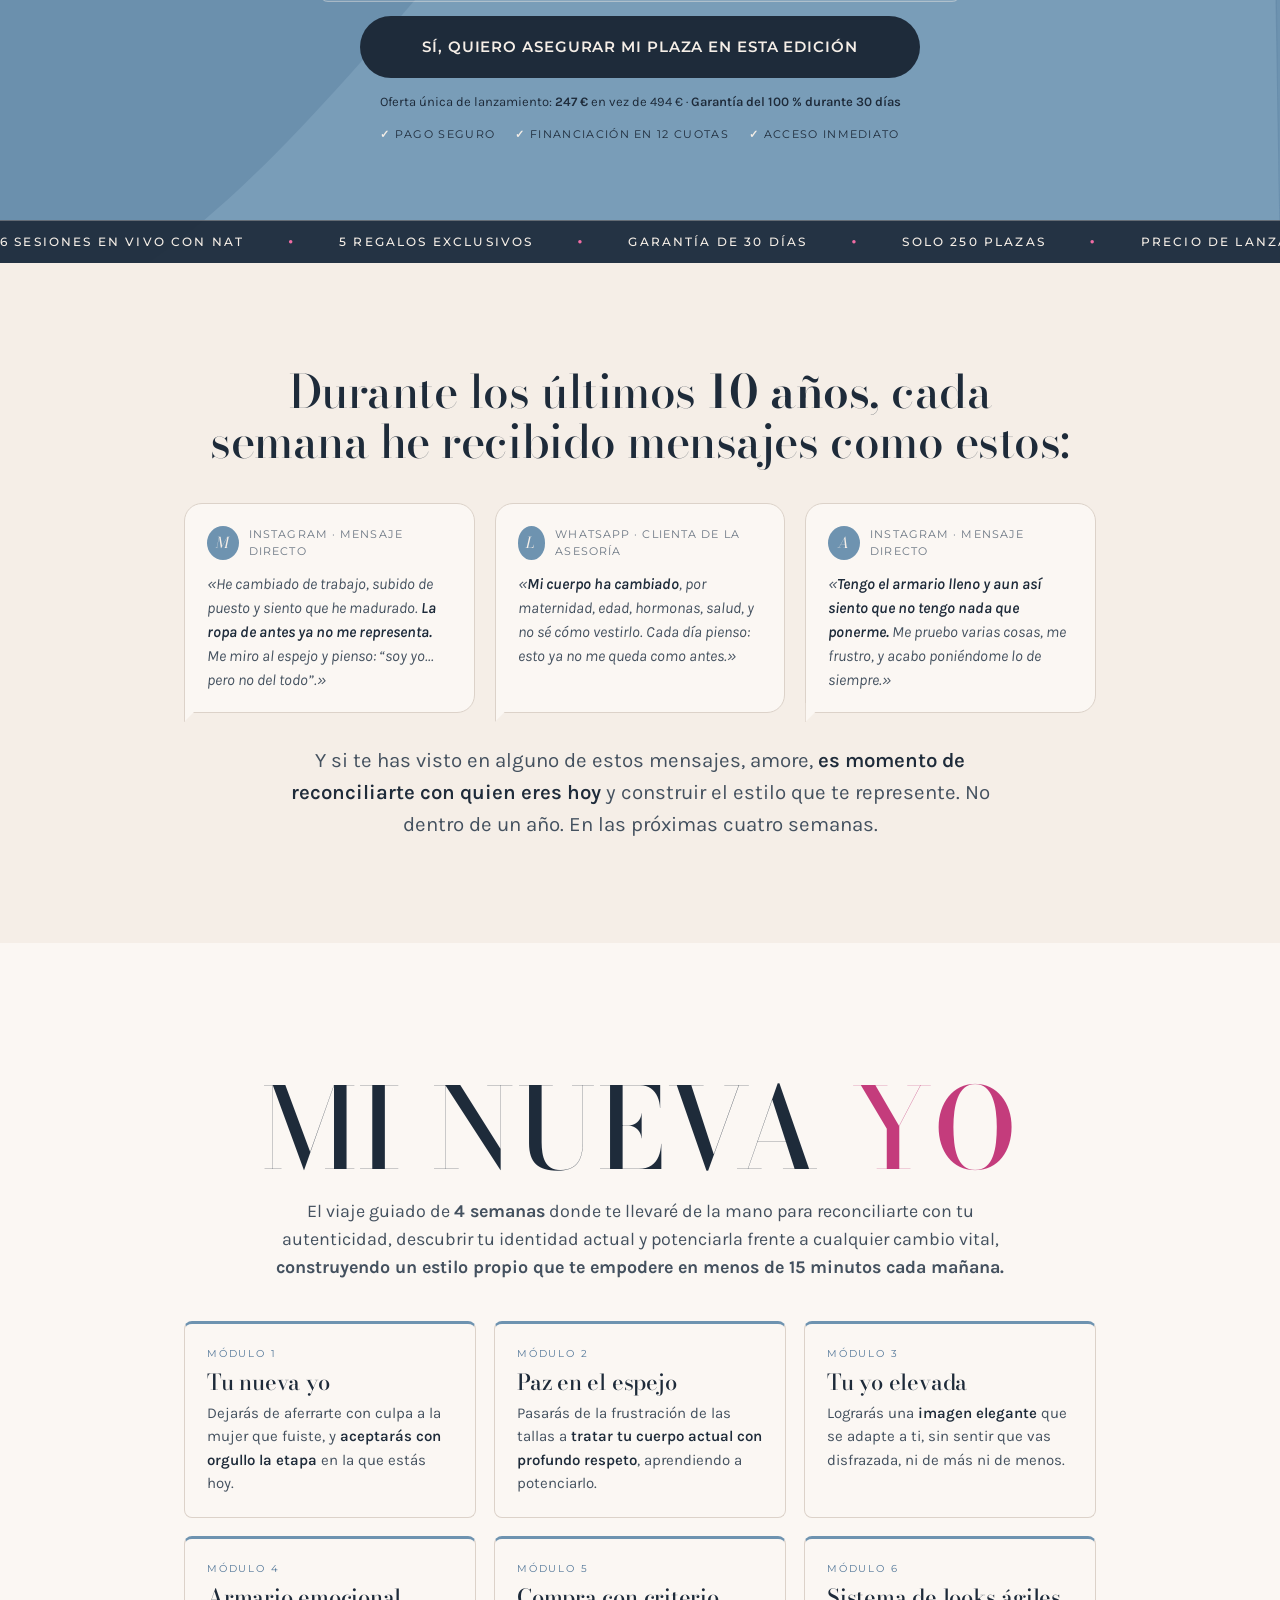
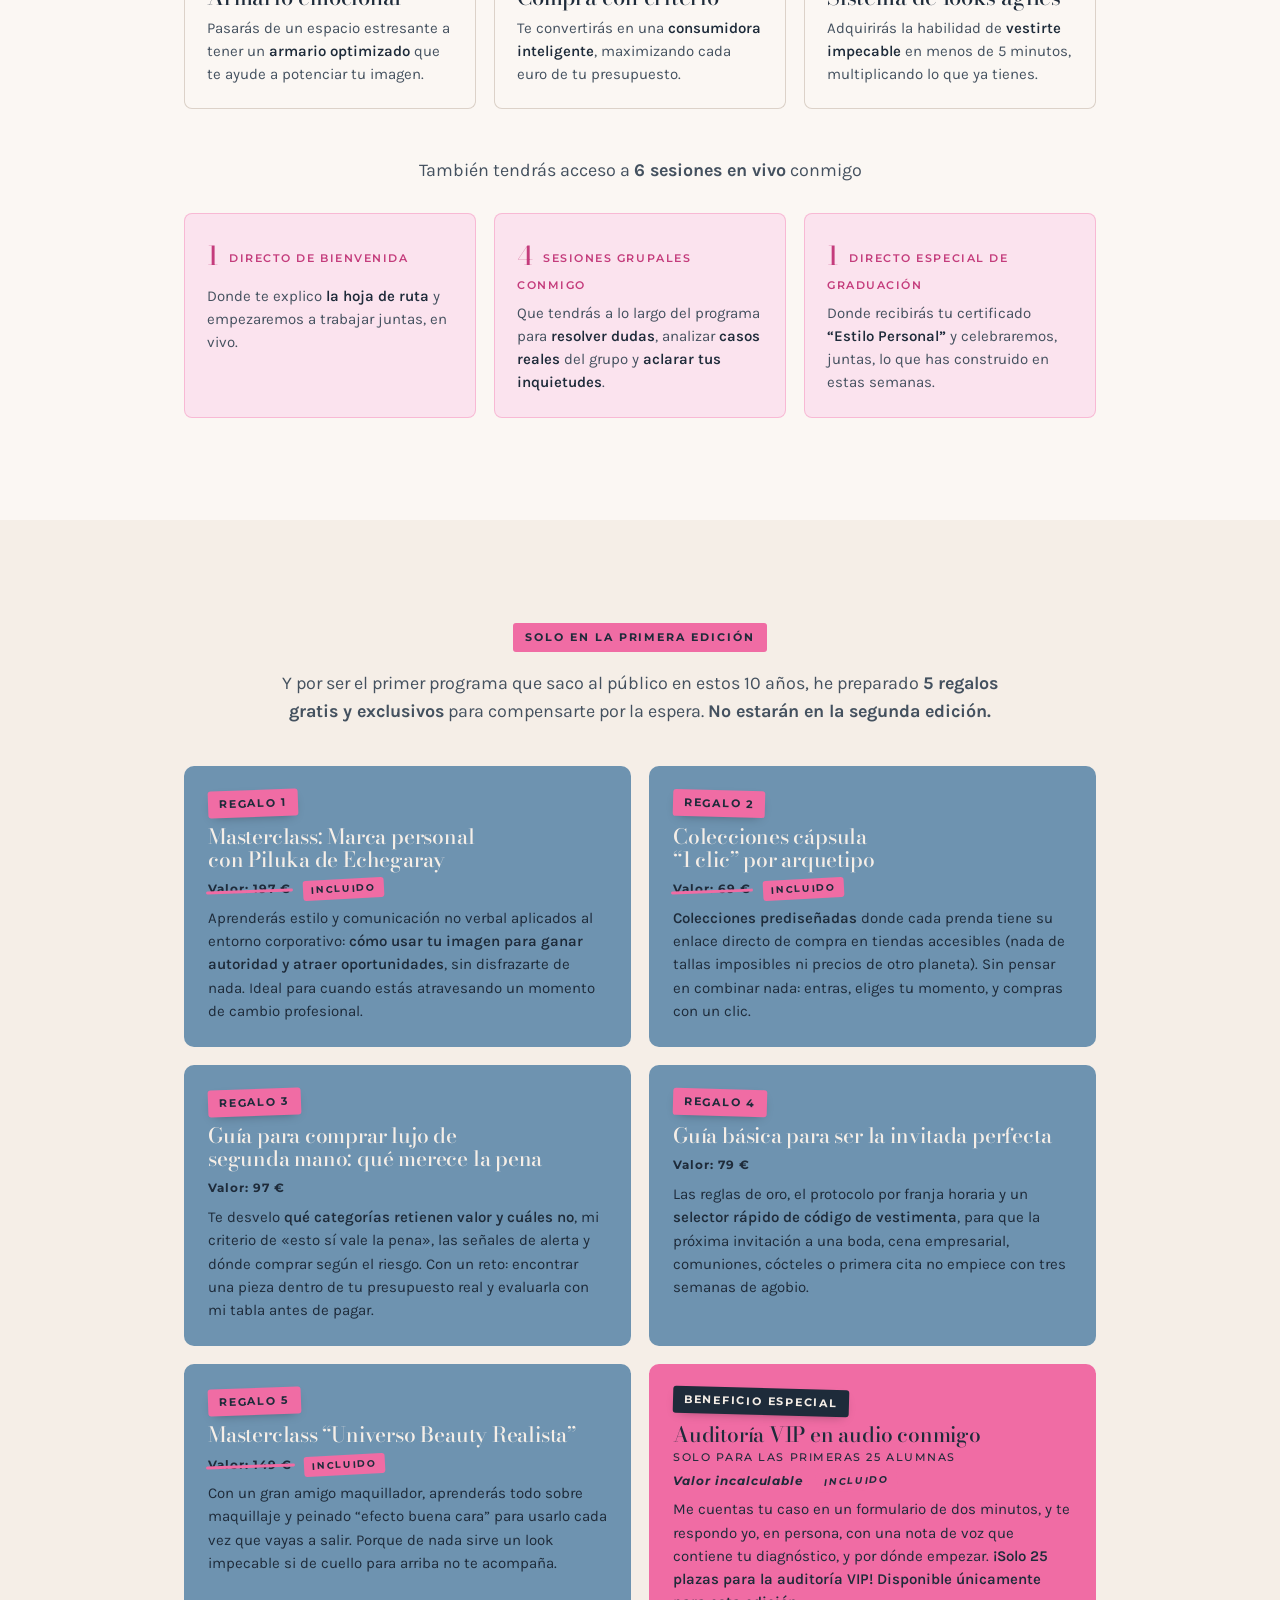
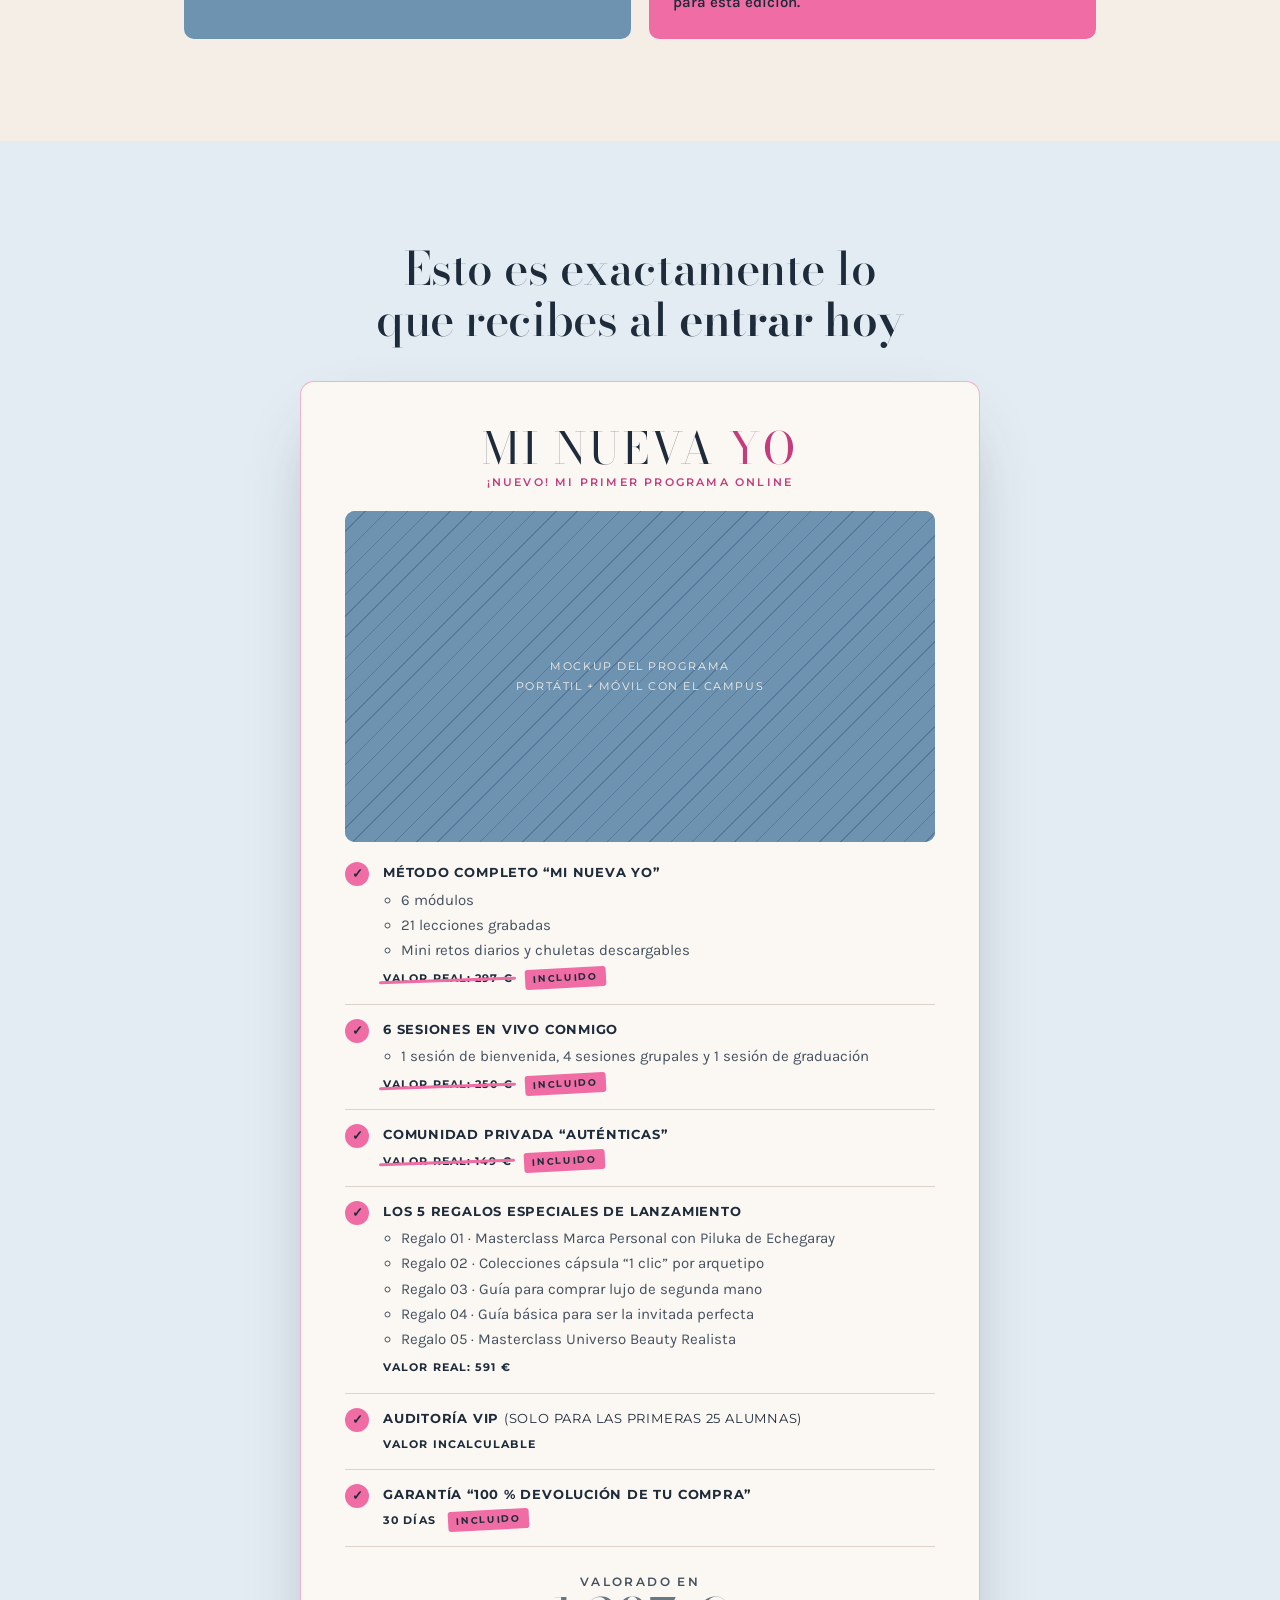
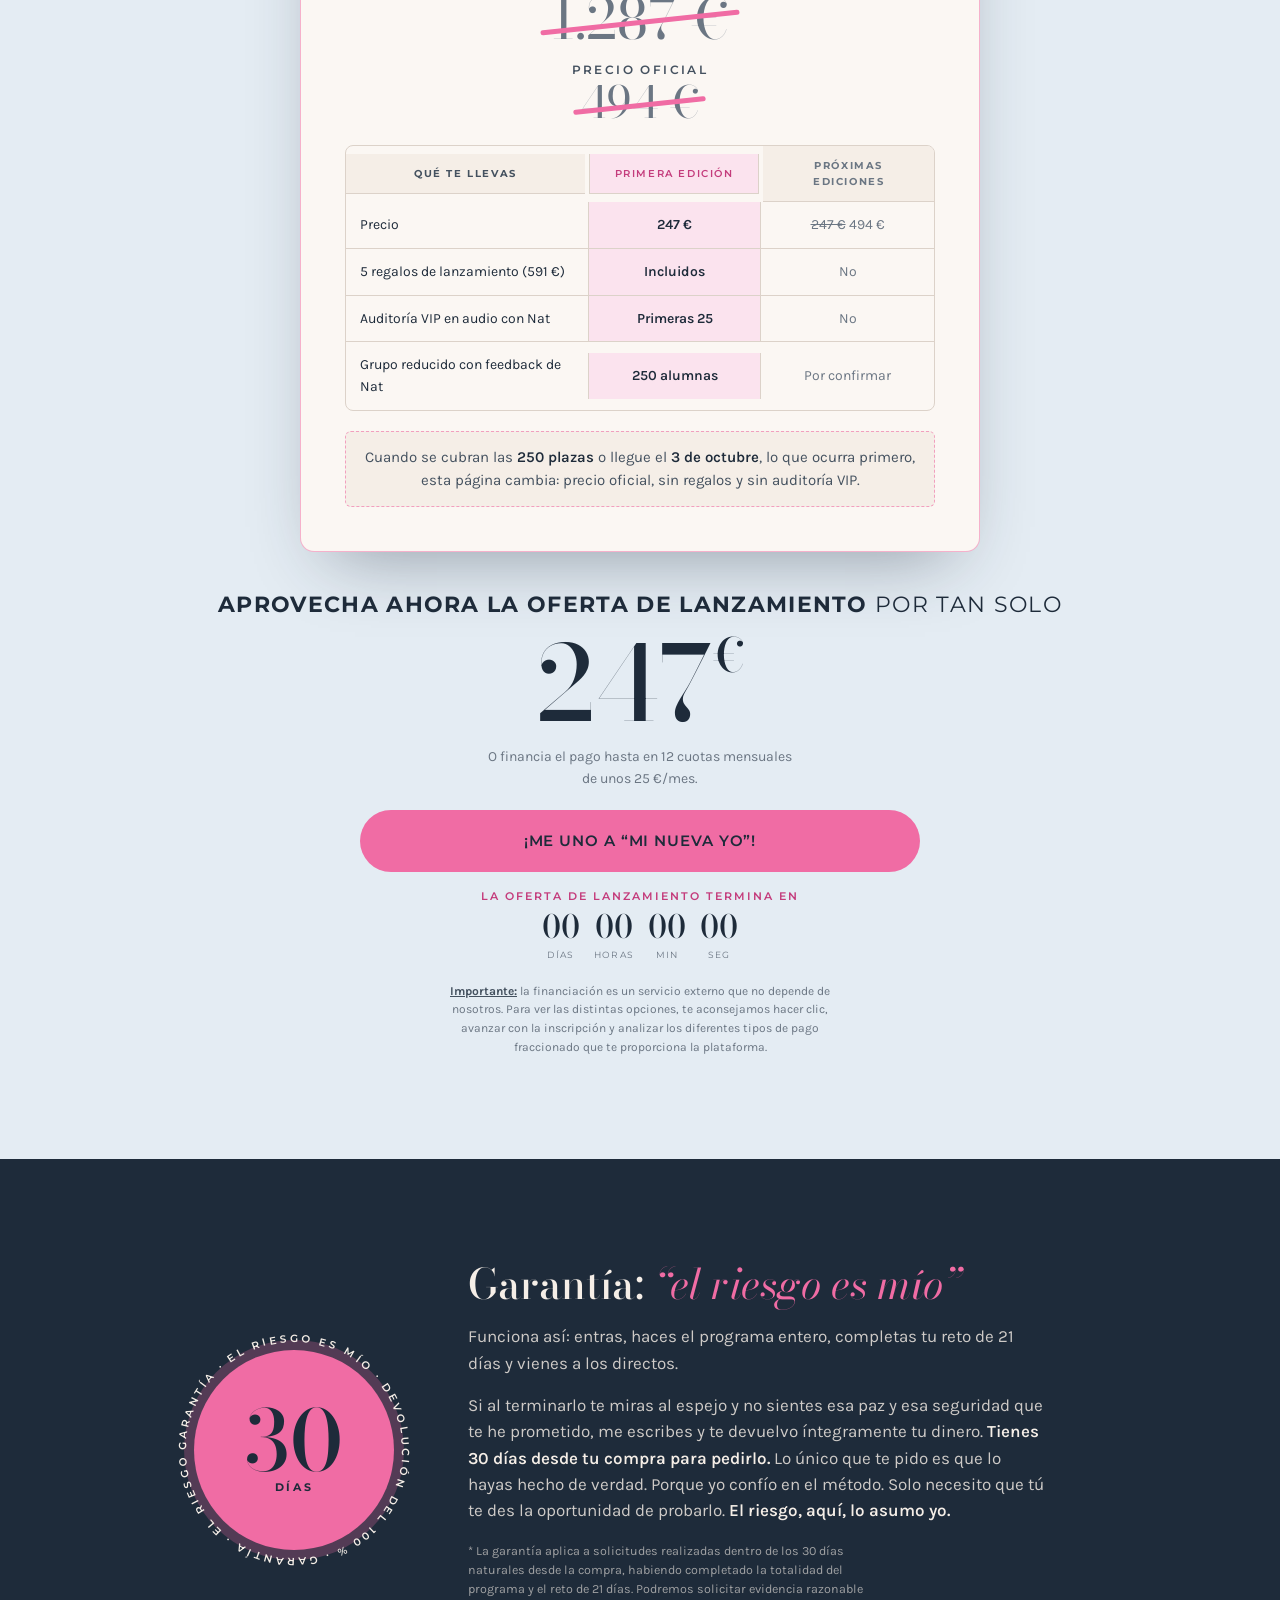
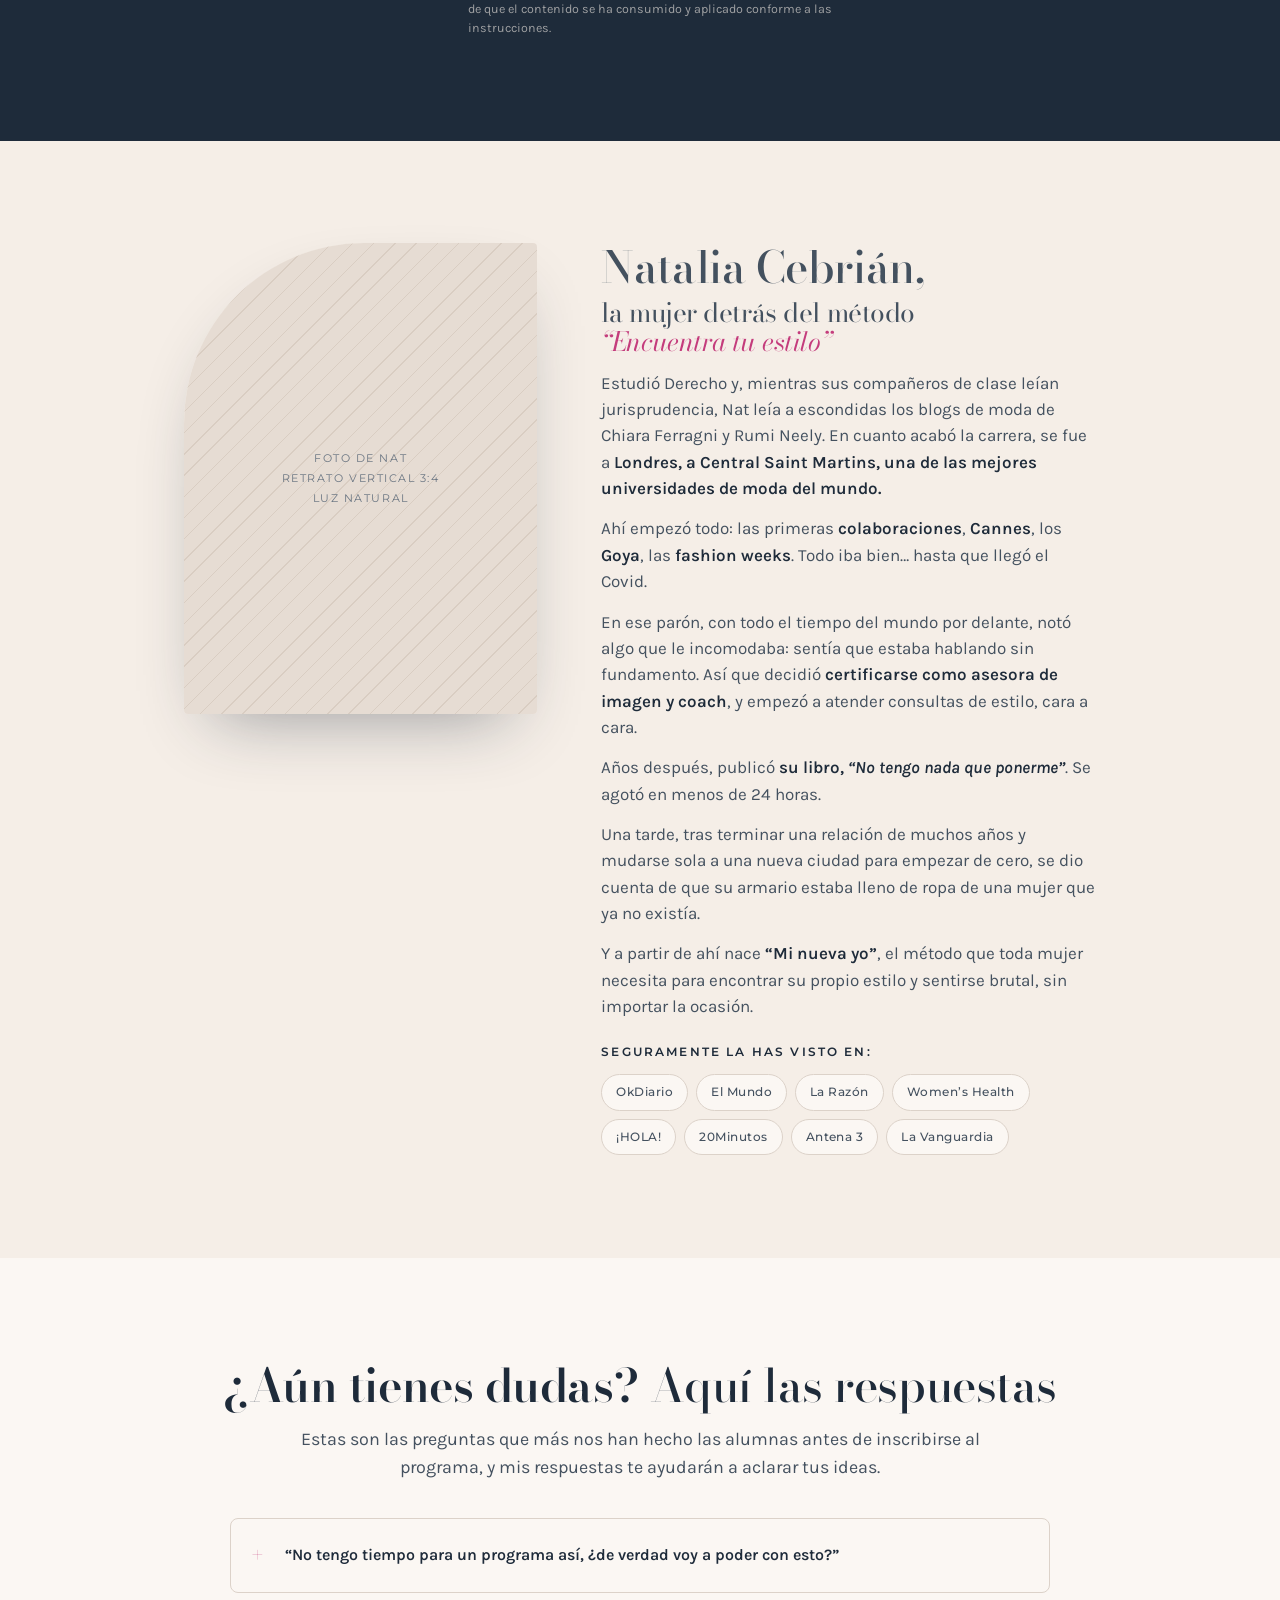
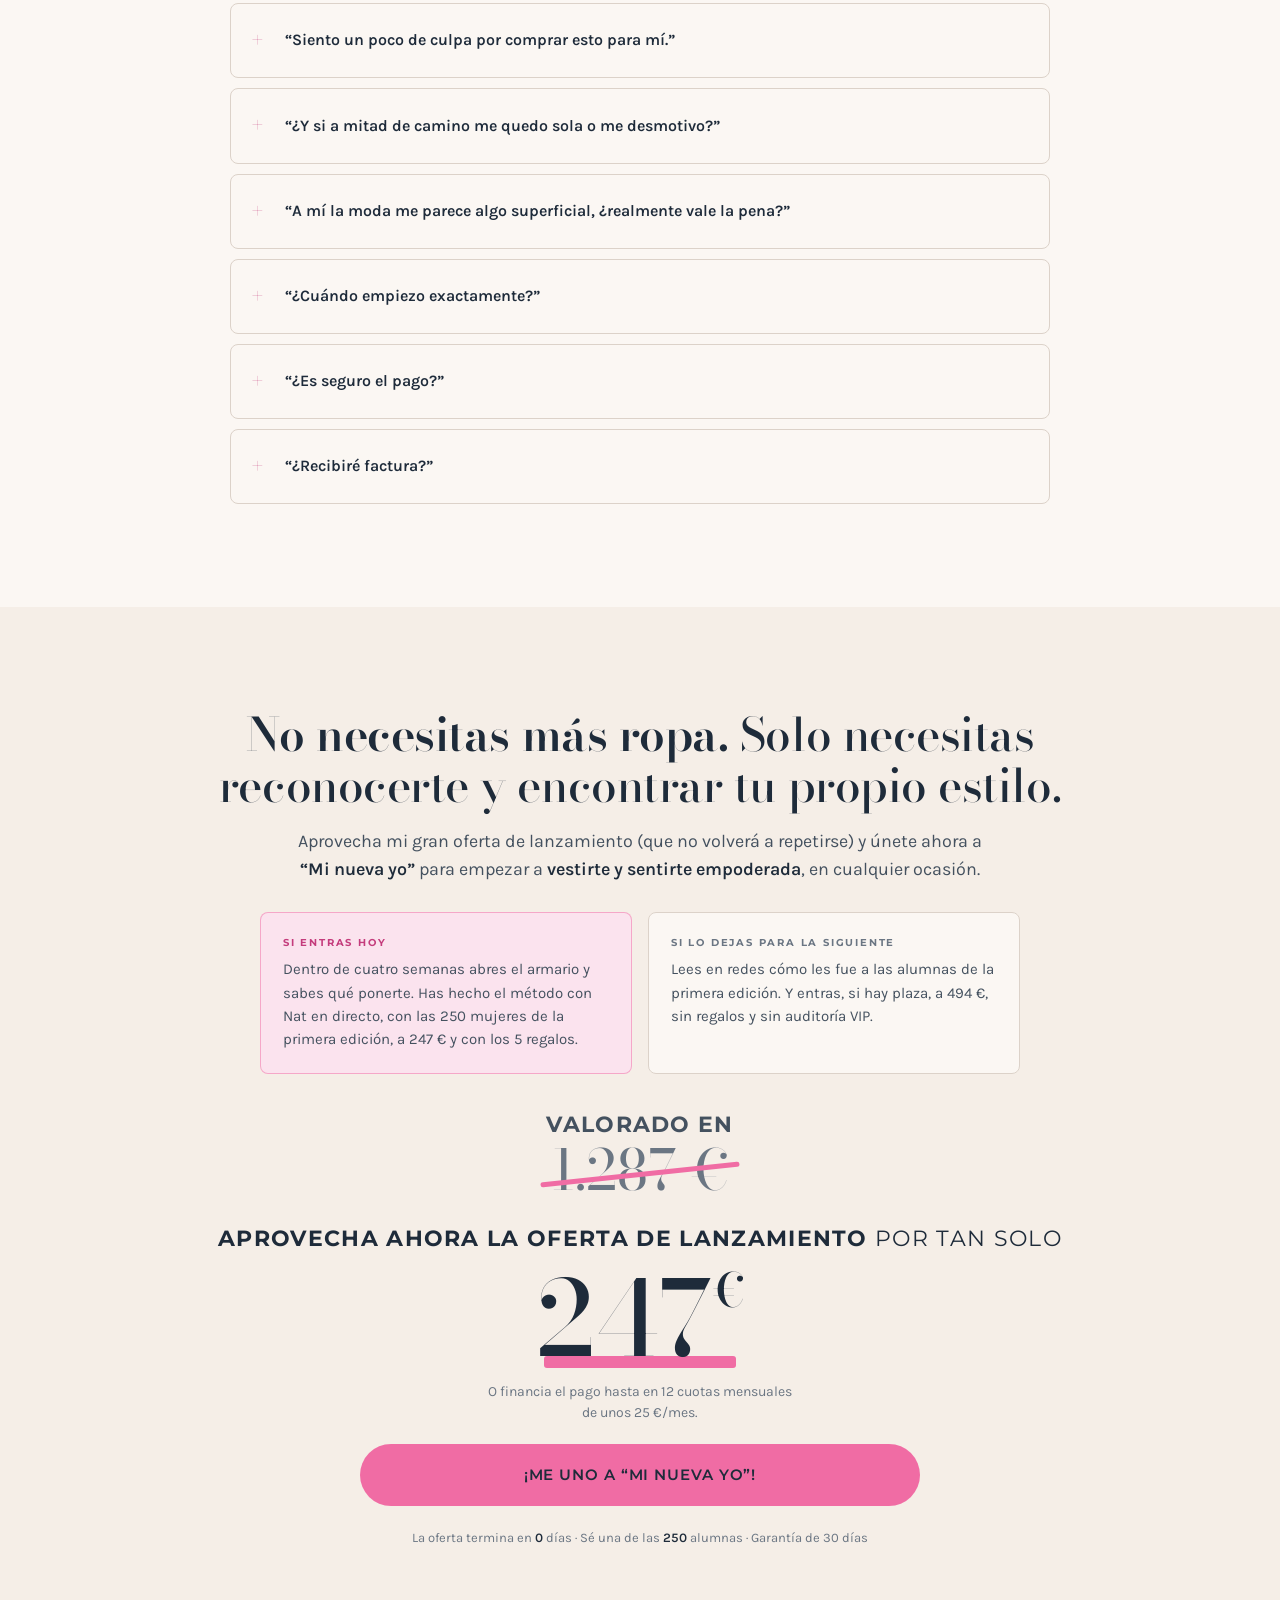
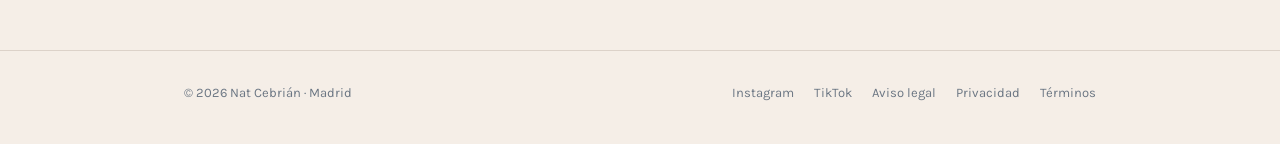
==== commit fca8eec9: "Landing Mi nueva yo v10: tachado animado con INCLUIDO y legibilidad del rosa - Valores en tinta; al " ====
--- a/landing/mi-nueva-yo/index.html
+++ b/landing/mi-nueva-yo/index.html
@@ -100,7 +100,7 @@
   .top { position: sticky; top: env(safe-area-inset-top, 0px); z-index: 30; background: color-mix(in srgb, var(--bg) 86%, transparent); backdrop-filter: blur(12px); border-bottom: 1px solid var(--line); }
   .top .wrap { display: flex; align-items: center; justify-content: space-between; gap: 16px; min-height: 60px; }
   .brand { font-family: var(--display); font-size: 20px; letter-spacing: 0.02em; text-decoration: none; }
-  .brand span { font-style: italic; color: var(--accent-text); }
+  .brand span { font-style: italic; color: var(--ink); text-decoration: underline; text-decoration-color: var(--accent); text-decoration-thickness: 3px; text-underline-offset: 3px; }
   .top .btn { min-height: 40px; padding-inline: 18px; font-size: 12px; }
   .top .cd-mini { font-family: var(--label); font-size: 11px; letter-spacing: .1em; text-transform: uppercase; color: var(--muted); display: flex; gap: 8px; align-items: center; }
   .top .cd-mini b { font-family: var(--display); font-size: 16px; color: var(--ink); font-weight: 500; }
@@ -123,9 +123,9 @@
   .wordmark .mark .w > span { display: inline-block; animation: rise 900ms var(--ease) both; }
   .wordmark .mark .w:nth-child(2) > span { animation-delay: 120ms; }
   .wordmark .mark .w:nth-child(3) > span { animation-delay: 240ms; }
-  .wordmark .mark em { font-style: normal; color: var(--accent); }
+  .wordmark .mark em { font-style: normal; color: var(--on-brand); }
   .wordmark .sub { font-family: var(--label); font-weight: 400; font-size: clamp(12px, 1.2vw, 16px); letter-spacing: .3em; text-transform: uppercase; line-height: 1.6; color: var(--on-brand); animation: fade 900ms var(--ease) 450ms both; padding-bottom: .3em; }
-  .wordmark .sub b { display: block; font-weight: 500; color: var(--accent); }
+  .wordmark .sub b { display: inline-block; margin-top: 6px; font-weight: 600; color: var(--ink); background: var(--accent); padding: 4px 10px 3px; border-radius: 3px; letter-spacing: .22em; }
   @keyframes rise { from { transform: translateY(110%); opacity: 0; } to { transform: none; opacity: 1; } }
   .hero h1 { font-size: clamp(24px, 2.6vw, 34px); line-height: 1.2; color: var(--on-brand); animation: fade 900ms var(--ease) 320ms both; font-weight: 400; }
   .hero h1 b { font-weight: 600; }
@@ -235,13 +235,13 @@
   .gift .k { align-self: flex-start; background: var(--accent); color: var(--ink); font-family: var(--label); font-size: 11px; letter-spacing: .16em; text-transform: uppercase; font-weight: 700; padding: 5px 11px; border-radius: 3px; transform: rotate(-2deg); box-shadow: 0 4px 12px -6px rgba(0,0,0,.4); }
   .gift:nth-child(even) .k { transform: rotate(1.5deg); }
   .gift h3 { font-size: 21px; color: var(--on-brand); }
-  .gift .val { font-family: var(--label); font-size: 12px; letter-spacing: .08em; color: var(--accent); text-decoration: line-through; font-weight: 600; }
+  .gift .val { font-family: var(--label); font-size: 12px; letter-spacing: .08em; color: var(--ink); font-weight: 700; }
   .gift p { color: var(--ink); font-size: 15px; }
   .gift p b { font-weight: 600; }
   .gift.vip { background: var(--accent); color: var(--ink); }
   .gift.vip .k { background: var(--ink); color: var(--bg); }
   .gift.vip h3, .gift.vip .val { color: var(--ink); }
-  .gift.vip .val { text-decoration: none; font-style: italic; }
+  .gift.vip .val { font-style: italic; }
   @media (max-width: 700px) { .gifts { grid-template-columns: 1fr; } }
 
   /* Offer box */
@@ -257,8 +257,7 @@
   .items > li::before { content: "✓"; width: 24px; height: 24px; border-radius: 50%; background: var(--accent); color: var(--ink); display: grid; place-items: center; font-size: 13px; font-weight: 700; }
   .items b { font-family: var(--label); font-size: 13px; letter-spacing: .06em; text-transform: uppercase; font-weight: 700; display: block; }
   .items ul { margin: 6px 0 0; padding-left: 18px; color: var(--ink-soft); font-size: 15px; display: flex; flex-direction: column; gap: 2px; }
-  .items .val { display: inline-block; margin-top: 6px; font-family: var(--label); font-size: 11px; letter-spacing: .1em; text-transform: uppercase; color: var(--accent-text); text-decoration: line-through; font-weight: 600; }
-  .items .val.nostrike { text-decoration: none; }
+  .items .val { display: inline-block; margin-top: 6px; font-family: var(--label); font-size: 11px; letter-spacing: .1em; text-transform: uppercase; color: var(--ink); font-weight: 700; }
   .compare { border: 1px solid var(--line); border-radius: 8px; overflow: hidden; font-size: 14px; }
   .compare .row { display: grid; grid-template-columns: 1.4fr 1fr 1fr; align-items: center; }
   .compare .row > div { padding: 12px 14px; border-bottom: 1px solid var(--line); }
@@ -270,14 +269,26 @@
   .compare s { color: var(--muted); }
   .fomo { font-size: 15px; color: var(--ink-soft); text-align: center; padding: 14px 16px; border-radius: 6px; background: var(--bg); border: 1px dashed color-mix(in srgb, var(--accent) 60%, transparent); }
   .fomo b { color: var(--ink); font-weight: 600; }
+  /* Tachado animado al hacer scroll: negro -> línea rosa -> INCLUIDO */
+  .val { position: relative; display: inline-block; padding-right: 2px; }
+  .val .t { position: relative; display: inline-block; }
+  .val .t::after { content: ""; position: absolute; left: -3%; top: 52%; height: 3px; width: 0; background: var(--accent); border-radius: 2px; transform: rotate(-2deg); transition: width 550ms var(--ease); }
+  .val.struck .t::after { width: 106%; }
+  .items .val .t::after { height: 2.5px; }
+  .val .inc { display: inline-block; margin-left: 12px; vertical-align: 1px; background: var(--accent); color: var(--ink); font-family: var(--label); font-size: 9.5px; letter-spacing: .18em; text-transform: uppercase; font-weight: 700; padding: 3px 8px 2px; border-radius: 3px; opacity: 0; transform: scale(.6) rotate(-8deg); transition: opacity 260ms var(--ease) 480ms, transform 320ms cubic-bezier(.34,1.56,.64,1) 480ms; }
+  .val.struck .inc { opacity: 1; transform: scale(1) rotate(-3deg); }
+  .val.nostrike .t::after { display: none; }
   .totals { text-align: center; display: flex; flex-direction: column; gap: 14px; padding-top: 6px; }
   .totals .lbl { font-family: var(--label); font-size: 12px; letter-spacing: .2em; text-transform: uppercase; font-weight: 600; color: var(--ink-soft); }
-  .totals .strike { font-family: var(--display); font-size: clamp(40px, 5vw, 56px); line-height: 1; color: var(--muted); position: relative; display: inline-block; }
-  .totals .strike::after { content: ""; position: absolute; left: -6%; right: -6%; top: 52%; height: 4px; background: var(--accent); transform: rotate(-6deg); }
+  .totals .strike { font-family: var(--display); font-size: clamp(40px, 5vw, 56px); line-height: 1; color: var(--ink); position: relative; display: inline-block; transition: color 400ms var(--ease) 300ms; }
+  .totals .strike::after { content: ""; position: absolute; left: -6%; width: 0; top: 52%; height: 5px; background: var(--accent); transform: rotate(-6deg); border-radius: 3px; transition: width 600ms var(--ease); }
+  .totals .strike.struck { color: var(--muted); }
+  .totals .strike.struck::after { width: 112%; }
   .offer-cta { text-align: center; margin-top: 36px; display: flex; flex-direction: column; align-items: center; gap: 10px; }
   .offer-cta .lbl { font-family: var(--label); font-size: clamp(16px, 2vw, 22px); letter-spacing: .06em; text-transform: uppercase; font-weight: 700; }
   .offer-cta .lbl span { font-weight: 400; }
-  .price-big { font-family: var(--display); font-size: clamp(64px, 9vw, 104px); line-height: 1; color: var(--accent-text); font-weight: 500; }
+  .price-big { font-family: var(--display); font-size: clamp(64px, 9vw, 104px); line-height: 1; color: var(--ink); font-weight: 500; position: relative; display: inline-block; }
+  .price-big::after { content: ""; position: absolute; left: 4%; right: 4%; bottom: .02em; height: .12em; background: var(--accent); z-index: -1; border-radius: 3px; }
   .price-big small { font-size: .45em; vertical-align: top; }
   .installments { font-size: 14px; color: var(--muted); max-width: 40ch; }
   .offer-cta .btn { margin-top: 10px; }
@@ -500,12 +511,12 @@
       <p class="sticker reveal">Solo en la primera edición</p>
       <p class="lede narrow reveal" style="margin-top: 18px">Y por ser el primer programa que saco al público en estos 10 años, he preparado <b>5 regalos gratis y exclusivos</b> para compensarte por la espera. <b>No estarán en la segunda edición.</b></p>
       <div class="gifts">
-        <article class="gift reveal"><span class="k">Regalo 1</span><h3>Masterclass: Marca personal con Piluka de Echegaray</h3><span class="val">Valor: 197 €</span><p>Aprenderás estilo y comunicación no verbal aplicados al entorno corporativo: <b>cómo usar tu imagen para ganar autoridad y atraer oportunidades</b>, sin disfrazarte de nada. Ideal para cuando estás atravesando un momento de cambio profesional.</p></article>
-        <article class="gift reveal" data-delay="1"><span class="k">Regalo 2</span><h3>Colecciones cápsula “1 clic” por arquetipo</h3><span class="val">Valor: 69 €</span><p><b>Colecciones prediseñadas</b> donde cada prenda tiene su enlace directo de compra en tiendas accesibles (nada de tallas imposibles ni precios de otro planeta). Sin pensar en combinar nada: entras, eliges tu momento, y compras con un clic.</p></article>
-        <article class="gift reveal"><span class="k">Regalo 3</span><h3>Guía para comprar lujo de segunda mano: qué merece la pena</h3><span class="val">Valor: 97 €</span><p>Te desvelo <b>qué categorías retienen valor y cuáles no</b>, mi criterio de «esto sí vale la pena», las señales de alerta y dónde comprar según el riesgo. Con un reto: encontrar una pieza dentro de tu presupuesto real y evaluarla con mi tabla antes de pagar.</p></article>
-        <article class="gift reveal" data-delay="1"><span class="k">Regalo 4</span><h3>Guía básica para ser la invitada perfecta</h3><span class="val">Valor: 79 €</span><p>Las reglas de oro, el protocolo por franja horaria y un <b>selector rápido de código de vestimenta</b>, para que la próxima invitación a una boda, cena empresarial, comuniones, cócteles o primera cita no empiece con tres semanas de agobio.</p></article>
-        <article class="gift reveal"><span class="k">Regalo 5</span><h3>Masterclass “Universo Beauty Realista”</h3><span class="val">Valor: 149 €</span><p>Con un gran amigo maquillador, aprenderás todo sobre maquillaje y peinado “efecto buena cara” para usarlo cada vez que vayas a salir. Porque de nada sirve un look impecable si de cuello para arriba no te acompaña.</p></article>
-        <article class="gift vip reveal" data-delay="1"><span class="k">Beneficio especial</span><h3>Auditoría VIP en audio conmigo <small style="display:block;font-family:var(--label);font-size:11px;letter-spacing:.14em;text-transform:uppercase;margin-top:4px">Solo para las primeras <span data-vip>25</span> alumnas</small></h3><span class="val">Valor incalculable</span><p>Me cuentas tu caso en un formulario de dos minutos, y te respondo yo, en persona, con una nota de voz que contiene tu diagnóstico, y por dónde empezar. <b>¡Solo <span data-vip>25</span> plazas para la auditoría VIP! Disponible únicamente para esta edición.</b></p></article>
+        <article class="gift reveal"><span class="k">Regalo 1</span><h3>Masterclass: Marca personal con Piluka de Echegaray</h3><span class="val" data-strike><span class="t">Valor: 197 €</span><b class="inc">Incluido</b></span><p>Aprenderás estilo y comunicación no verbal aplicados al entorno corporativo: <b>cómo usar tu imagen para ganar autoridad y atraer oportunidades</b>, sin disfrazarte de nada. Ideal para cuando estás atravesando un momento de cambio profesional.</p></article>
+        <article class="gift reveal" data-delay="1"><span class="k">Regalo 2</span><h3>Colecciones cápsula “1 clic” por arquetipo</h3><span class="val" data-strike><span class="t">Valor: 69 €</span><b class="inc">Incluido</b></span><p><b>Colecciones prediseñadas</b> donde cada prenda tiene su enlace directo de compra en tiendas accesibles (nada de tallas imposibles ni precios de otro planeta). Sin pensar en combinar nada: entras, eliges tu momento, y compras con un clic.</p></article>
+        <article class="gift reveal"><span class="k">Regalo 3</span><h3>Guía para comprar lujo de segunda mano: qué merece la pena</h3><span class="val" data-strike><span class="t">Valor: 97 €</span><b class="inc">Incluido</b></span><p>Te desvelo <b>qué categorías retienen valor y cuáles no</b>, mi criterio de «esto sí vale la pena», las señales de alerta y dónde comprar según el riesgo. Con un reto: encontrar una pieza dentro de tu presupuesto real y evaluarla con mi tabla antes de pagar.</p></article>
+        <article class="gift reveal" data-delay="1"><span class="k">Regalo 4</span><h3>Guía básica para ser la invitada perfecta</h3><span class="val" data-strike><span class="t">Valor: 79 €</span><b class="inc">Incluido</b></span><p>Las reglas de oro, el protocolo por franja horaria y un <b>selector rápido de código de vestimenta</b>, para que la próxima invitación a una boda, cena empresarial, comuniones, cócteles o primera cita no empiece con tres semanas de agobio.</p></article>
+        <article class="gift reveal"><span class="k">Regalo 5</span><h3>Masterclass “Universo Beauty Realista”</h3><span class="val" data-strike><span class="t">Valor: 149 €</span><b class="inc">Incluido</b></span><p>Con un gran amigo maquillador, aprenderás todo sobre maquillaje y peinado “efecto buena cara” para usarlo cada vez que vayas a salir. Porque de nada sirve un look impecable si de cuello para arriba no te acompaña.</p></article>
+        <article class="gift vip reveal" data-delay="1"><span class="k">Beneficio especial</span><h3>Auditoría VIP en audio conmigo <small style="display:block;font-family:var(--label);font-size:11px;letter-spacing:.14em;text-transform:uppercase;margin-top:4px">Solo para las primeras <span data-vip>25</span> alumnas</small></h3><span class="val nostrike" data-strike><span class="t">Valor incalculable</span><b class="inc">Incluido</b></span><p>Me cuentas tu caso en un formulario de dos minutos, y te respondo yo, en persona, con una nota de voz que contiene tu diagnóstico, y por dónde empezar. <b>¡Solo <span data-vip>25</span> plazas para la auditoría VIP! Disponible únicamente para esta edición.</b></p></article>
       </div>
     </div>
   </section>
@@ -518,16 +529,16 @@
         <div class="head"><span class="mark">Mi nueva <em>yo</em></span><span class="new">¡Nuevo! Mi primer programa online</span></div>
         <div class="mockup"><div class="ph">Mockup del programa<br>Portátil + móvil con el campus</div></div>
         <ul class="items">
-          <li><div><b>Método completo “Mi nueva yo”</b><ul><li>6 módulos</li><li>21 lecciones grabadas</li><li>Mini retos diarios y chuletas descargables</li></ul><span class="val">Valor real: 297 €</span></div></li>
-          <li><div><b>6 sesiones en vivo conmigo</b><ul><li>1 sesión de bienvenida, 4 sesiones grupales y 1 sesión de graduación</li></ul><span class="val">Valor real: 250 €</span></div></li>
-          <li><div><b>Comunidad privada “Auténticas”</b><span class="val">Valor real: 149 €</span></div></li>
-          <li><div><b>Los 5 regalos especiales de lanzamiento</b><ul><li>Regalo 01 · Masterclass Marca Personal con Piluka de Echegaray</li><li>Regalo 02 · Colecciones cápsula “1 clic” por arquetipo</li><li>Regalo 03 · Guía para comprar lujo de segunda mano</li><li>Regalo 04 · Guía básica para ser la invitada perfecta</li><li>Regalo 05 · Masterclass Universo Beauty Realista</li></ul><span class="val">Valor real: 591 €</span></div></li>
-          <li><div><b>Auditoría VIP <span style="font-weight:400">(solo para las primeras <span data-vip>25</span> alumnas)</span></b><span class="val nostrike">Valor incalculable</span></div></li>
-          <li><div><b>Garantía “100 % devolución de tu compra”</b><span class="val nostrike">30 días</span></div></li>
+          <li><div><b>Método completo “Mi nueva yo”</b><ul><li>6 módulos</li><li>21 lecciones grabadas</li><li>Mini retos diarios y chuletas descargables</li></ul><span class="val" data-strike><span class="t">Valor real: 297 €</span><b class="inc">Incluido</b></span></div></li>
+          <li><div><b>6 sesiones en vivo conmigo</b><ul><li>1 sesión de bienvenida, 4 sesiones grupales y 1 sesión de graduación</li></ul><span class="val" data-strike><span class="t">Valor real: 250 €</span><b class="inc">Incluido</b></span></div></li>
+          <li><div><b>Comunidad privada “Auténticas”</b><span class="val" data-strike><span class="t">Valor real: 149 €</span><b class="inc">Incluido</b></span></div></li>
+          <li><div><b>Los 5 regalos especiales de lanzamiento</b><ul><li>Regalo 01 · Masterclass Marca Personal con Piluka de Echegaray</li><li>Regalo 02 · Colecciones cápsula “1 clic” por arquetipo</li><li>Regalo 03 · Guía para comprar lujo de segunda mano</li><li>Regalo 04 · Guía básica para ser la invitada perfecta</li><li>Regalo 05 · Masterclass Universo Beauty Realista</li></ul><span class="val" data-strike><span class="t">Valor real: 591 €</span><b class="inc">Incluido</b></span></div></li>
+          <li><div><b>Auditoría VIP <span style="font-weight:400">(solo para las primeras <span data-vip>25</span> alumnas)</span></b><span class="val nostrike" data-strike><span class="t">Valor incalculable</span><b class="inc">Incluido</b></span></div></li>
+          <li><div><b>Garantía “100 % devolución de tu compra”</b><span class="val nostrike" data-strike><span class="t">30 días</span><b class="inc">Incluido</b></span></div></li>
         </ul>
         <div class="totals">
-          <div><div class="lbl">Valorado en</div><div class="strike">1.287 €</div></div>
-          <div><div class="lbl">Precio oficial</div><div class="strike" style="font-size: clamp(32px, 4vw, 44px)">494 €</div></div>
+          <div><div class="lbl">Valorado en</div><div class="strike" data-strike>1.287 €</div></div>
+          <div><div class="lbl">Precio oficial</div><div class="strike" data-strike style="font-size: clamp(32px, 4vw, 44px)">494 €</div></div>
         </div>
         <div class="compare" aria-label="Primera edición frente a próximas ediciones">
           <div class="row head"><div>Qué te llevas</div><div>Primera edición</div><div>Próximas ediciones</div></div>
@@ -612,7 +623,7 @@
         <div><span class="k">Si lo dejas para la siguiente</span><p>Lees en redes cómo les fue a las alumnas de la primera edición. Y entras, si hay plaza, a 494 €, sin regalos y sin auditoría VIP.</p></div>
       </div>
       <div class="offer-cta reveal" style="margin-top: 28px">
-        <div class="totals"><div><div class="lbl">Valorado en</div><div class="strike">1.287 €</div></div></div>
+        <div class="totals"><div><div class="lbl">Valorado en</div><div class="strike" data-strike>1.287 €</div></div></div>
         <p class="lbl" style="margin-top: 14px">Aprovecha ahora la oferta de lanzamiento <span>por tan solo</span></p>
         <div class="price-big">247<small>€</small></div>
         <p class="installments">O financia el pago hasta en 12 cuotas mensuales de unos 25 €/mes.</p>
@@ -706,6 +717,21 @@
     revealEls.forEach(function (el) { io.observe(el); });
   } else { revealEls.forEach(function (el) { el.classList.add('in'); }); }
 
+  /* ---------- Tachado al hacer scroll ---------- */
+  var strikes = document.querySelectorAll('[data-strike]');
+  if ('IntersectionObserver' in window) {
+    var sio = new IntersectionObserver(function (entries) {
+      entries.forEach(function (e) {
+        if (!e.isIntersecting) return;
+        var el = e.target, parent = el.closest('.items, .gifts, .totals') || el.parentElement;
+        var sibs = Array.prototype.slice.call(parent.querySelectorAll('[data-strike]')), i = sibs.indexOf(el);
+        setTimeout(function () { el.classList.add('struck'); }, reduce ? 0 : 200 + Math.max(0, i) * 160);
+        sio.unobserve(el);
+      });
+    }, { rootMargin: '0px 0px -15% 0px', threshold: 0.6 });
+    strikes.forEach(function (el) { sio.observe(el); });
+  } else { strikes.forEach(function (el) { el.classList.add('struck'); }); }
+
   /* ---------- Progress + mobile CTA ---------- */
   var progress = document.getElementById('progress'), mobileCta = document.getElementById('mobile-cta'), hero = document.getElementById('hero'), oferta = document.getElementById('oferta'), cierre = document.getElementById('cierre');
   var inView = function (el) { var r = el.getBoundingClientRect(); return r.top < window.innerHeight && r.bottom > 0; };
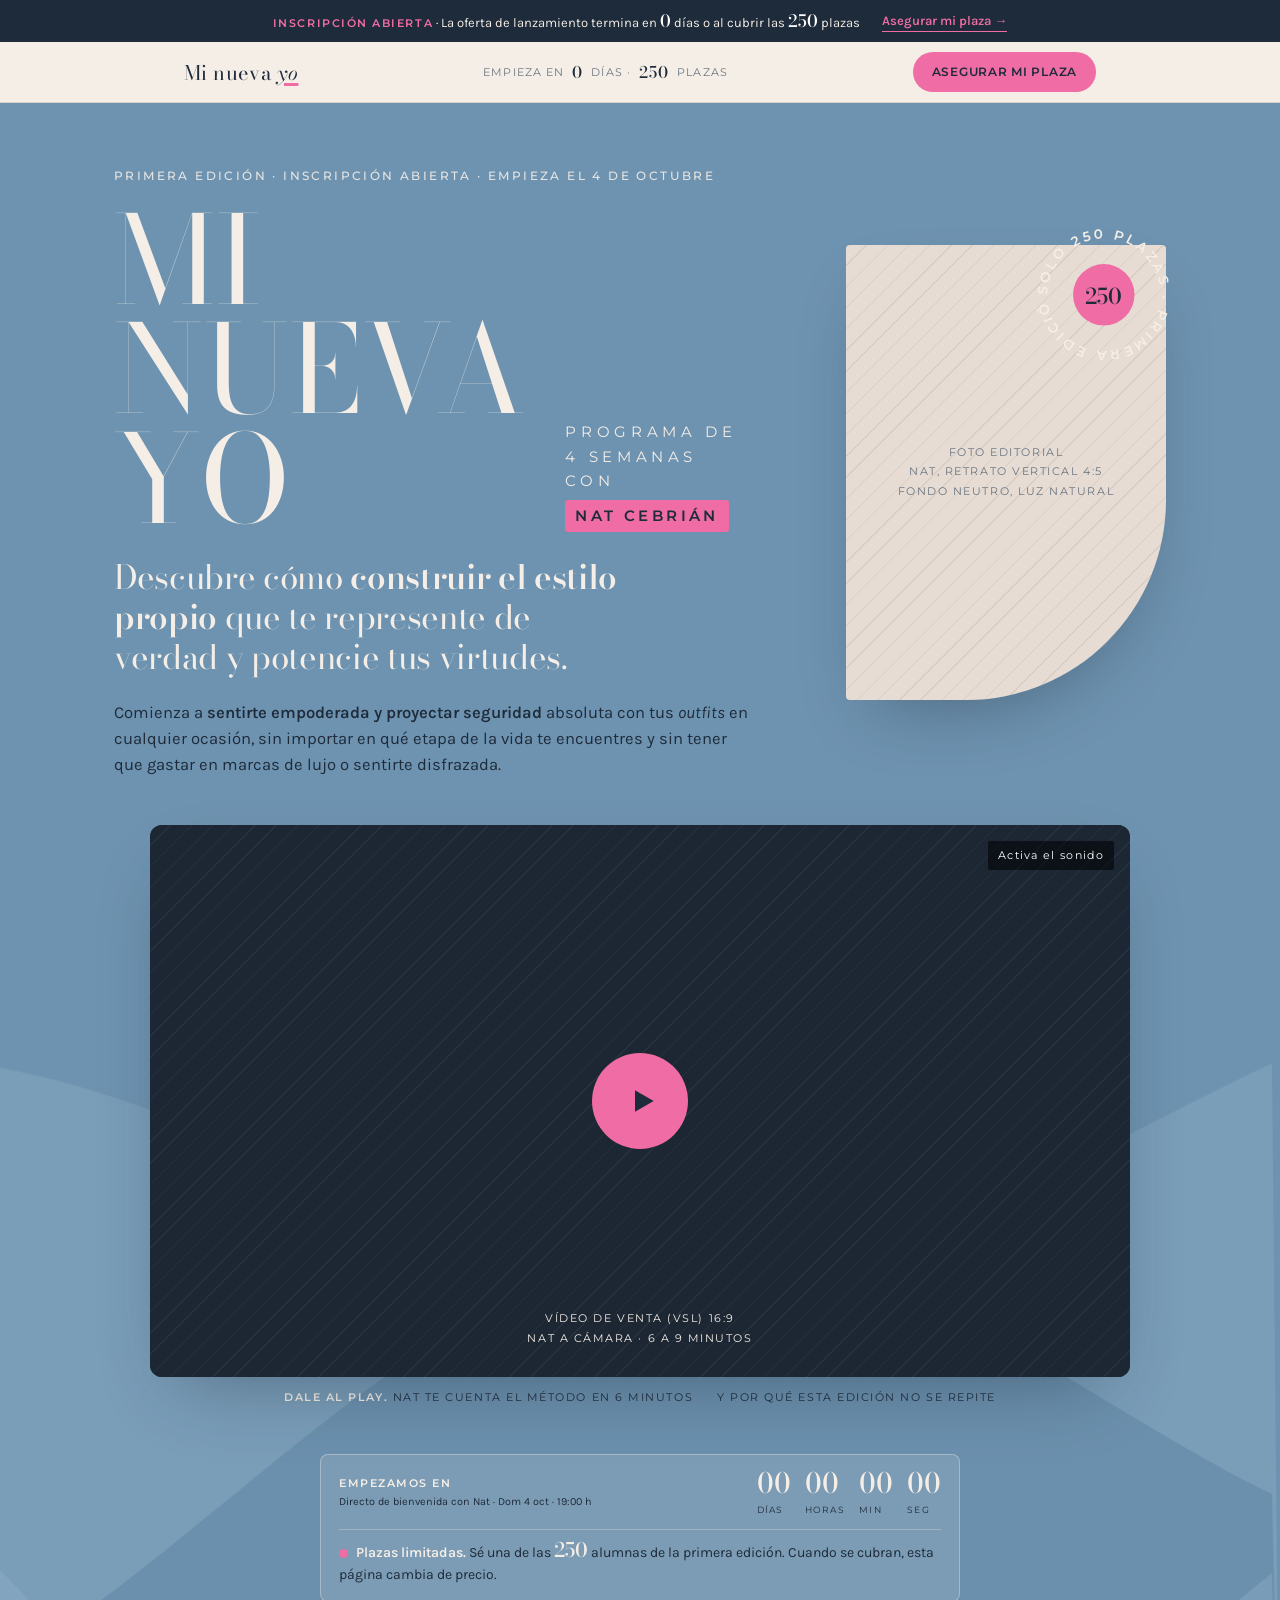
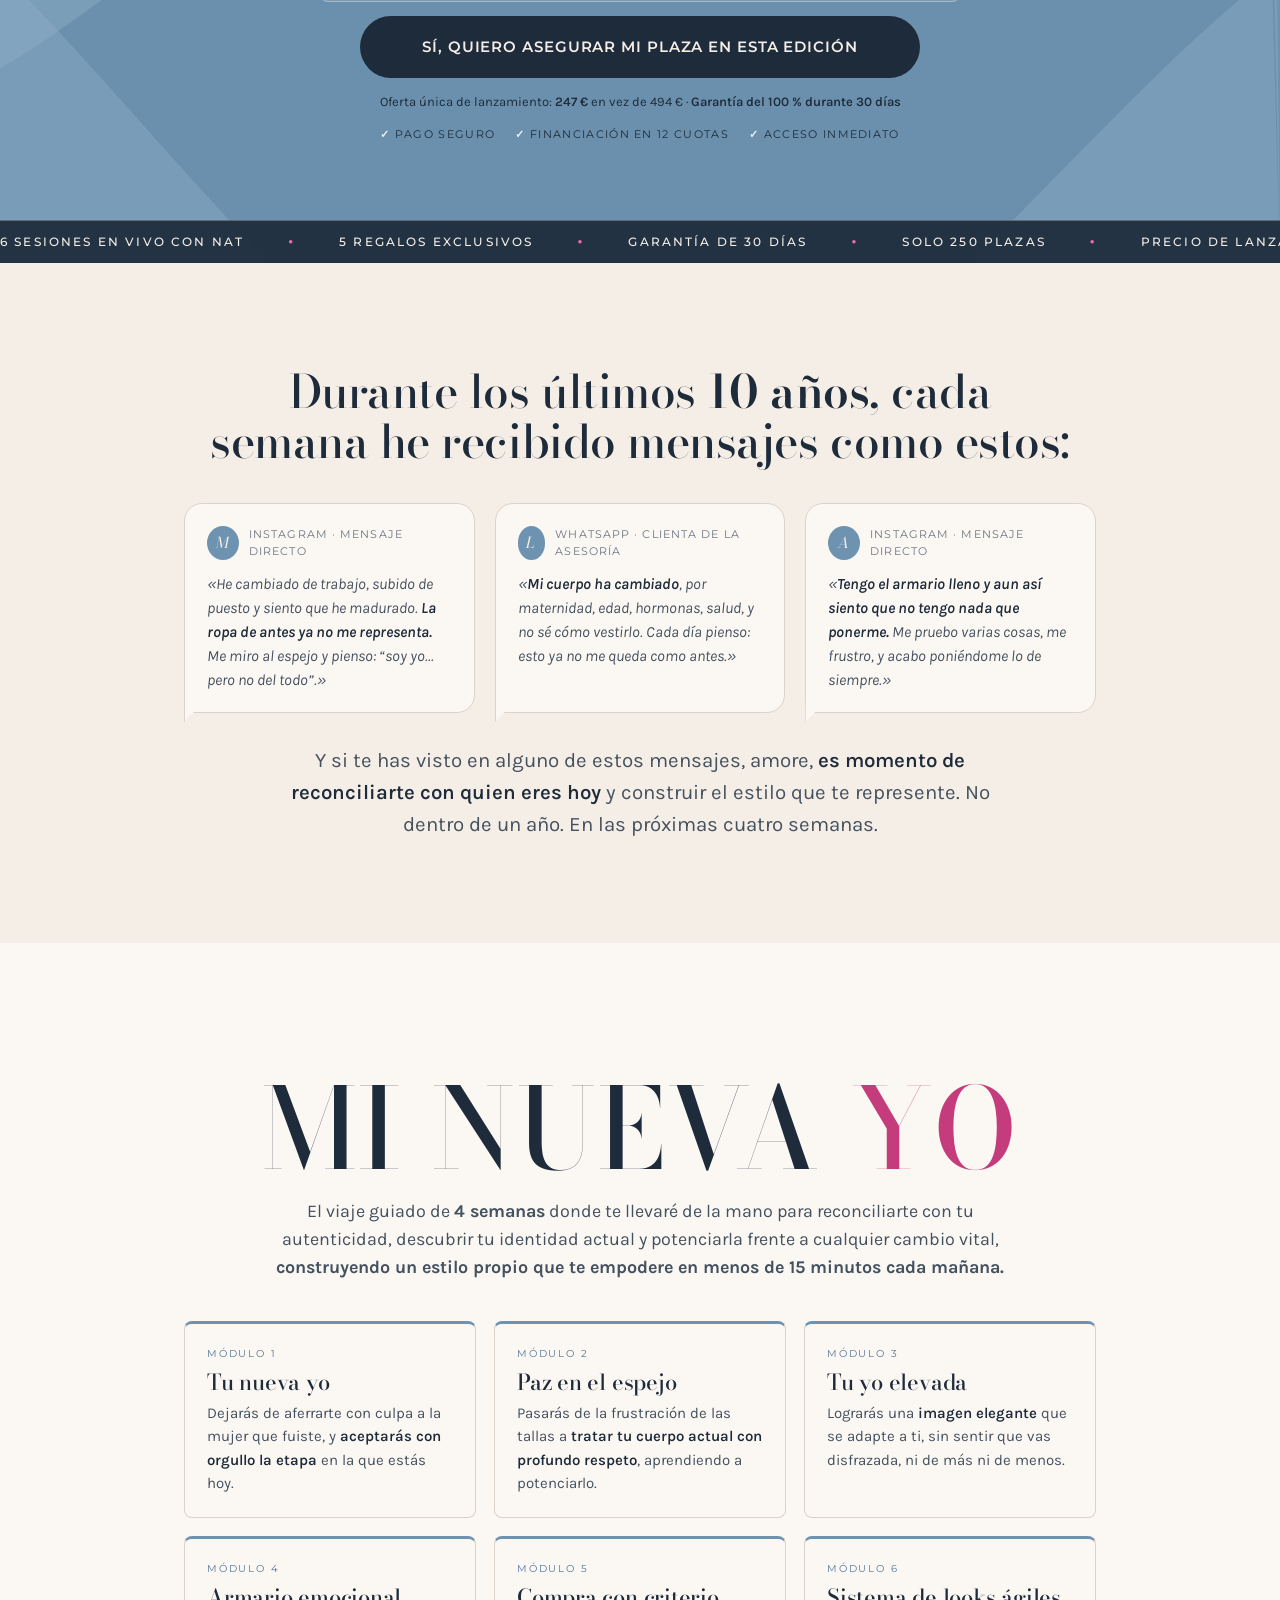
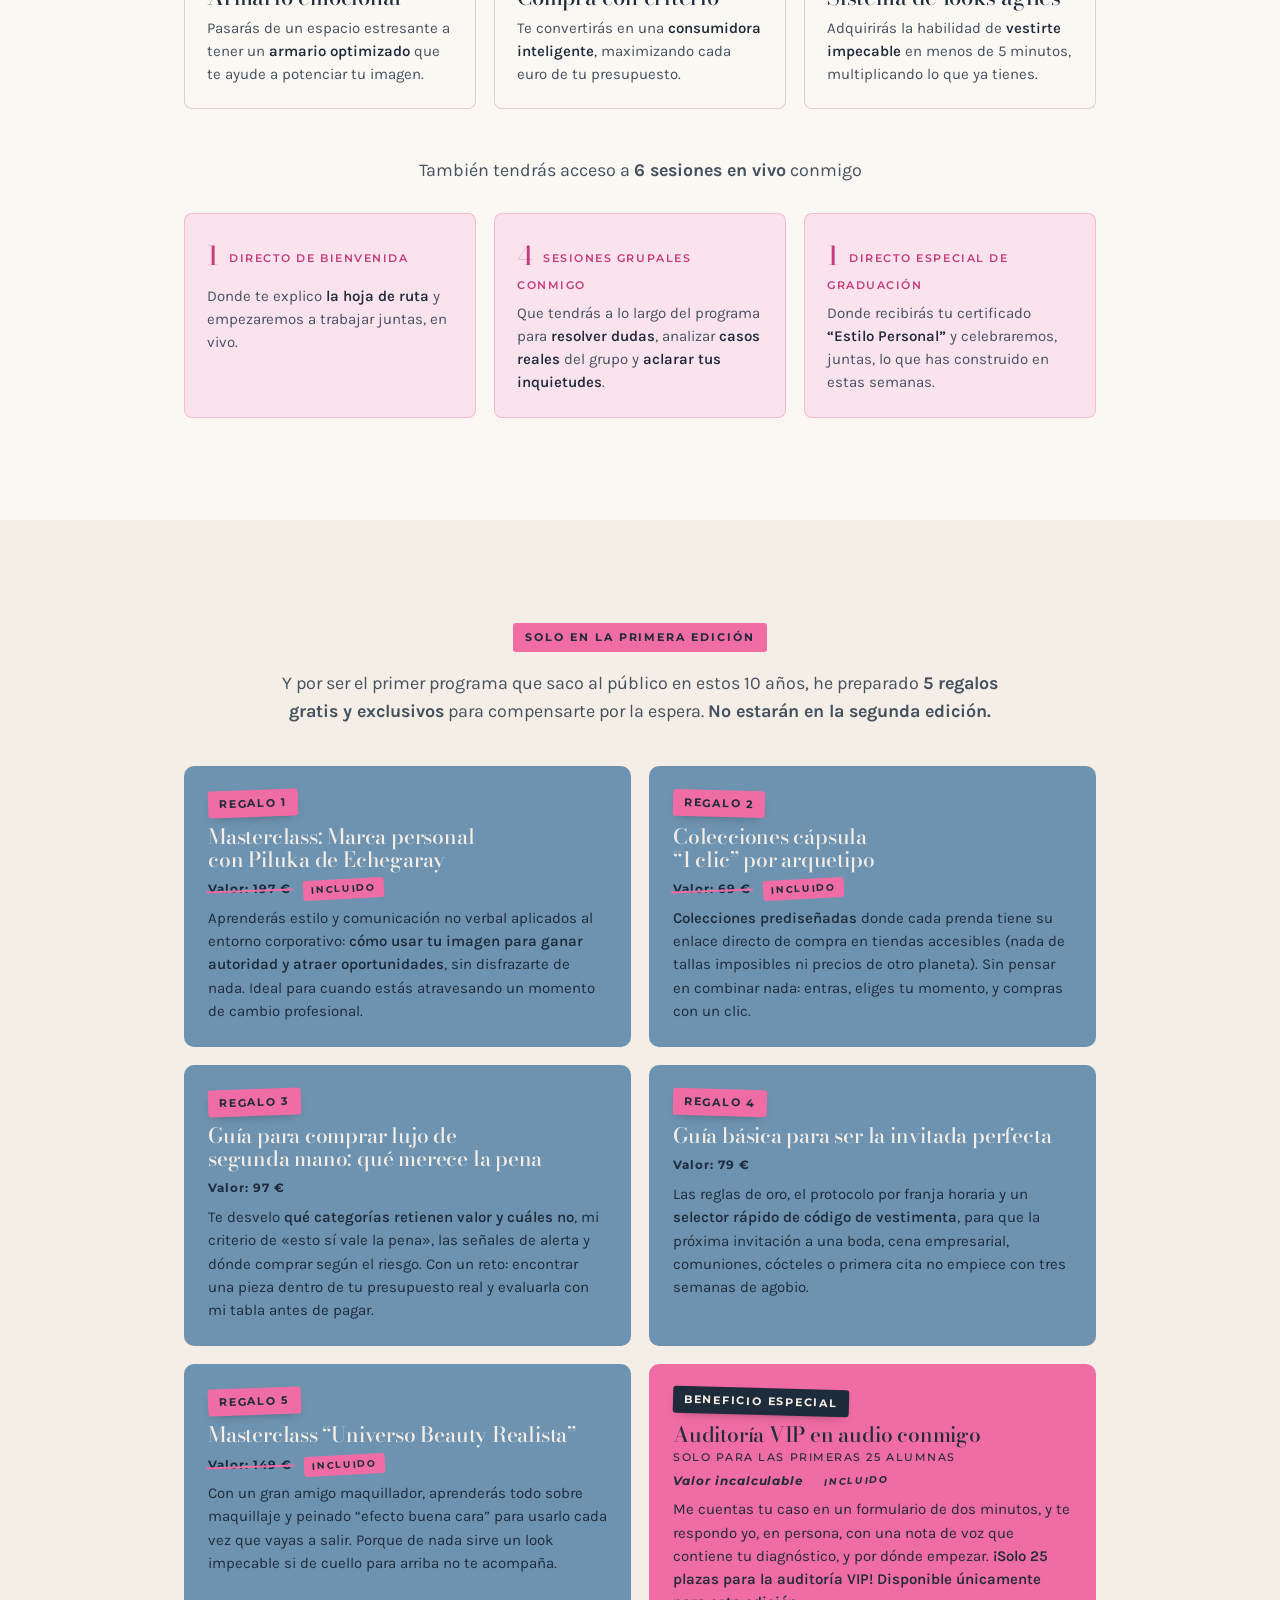
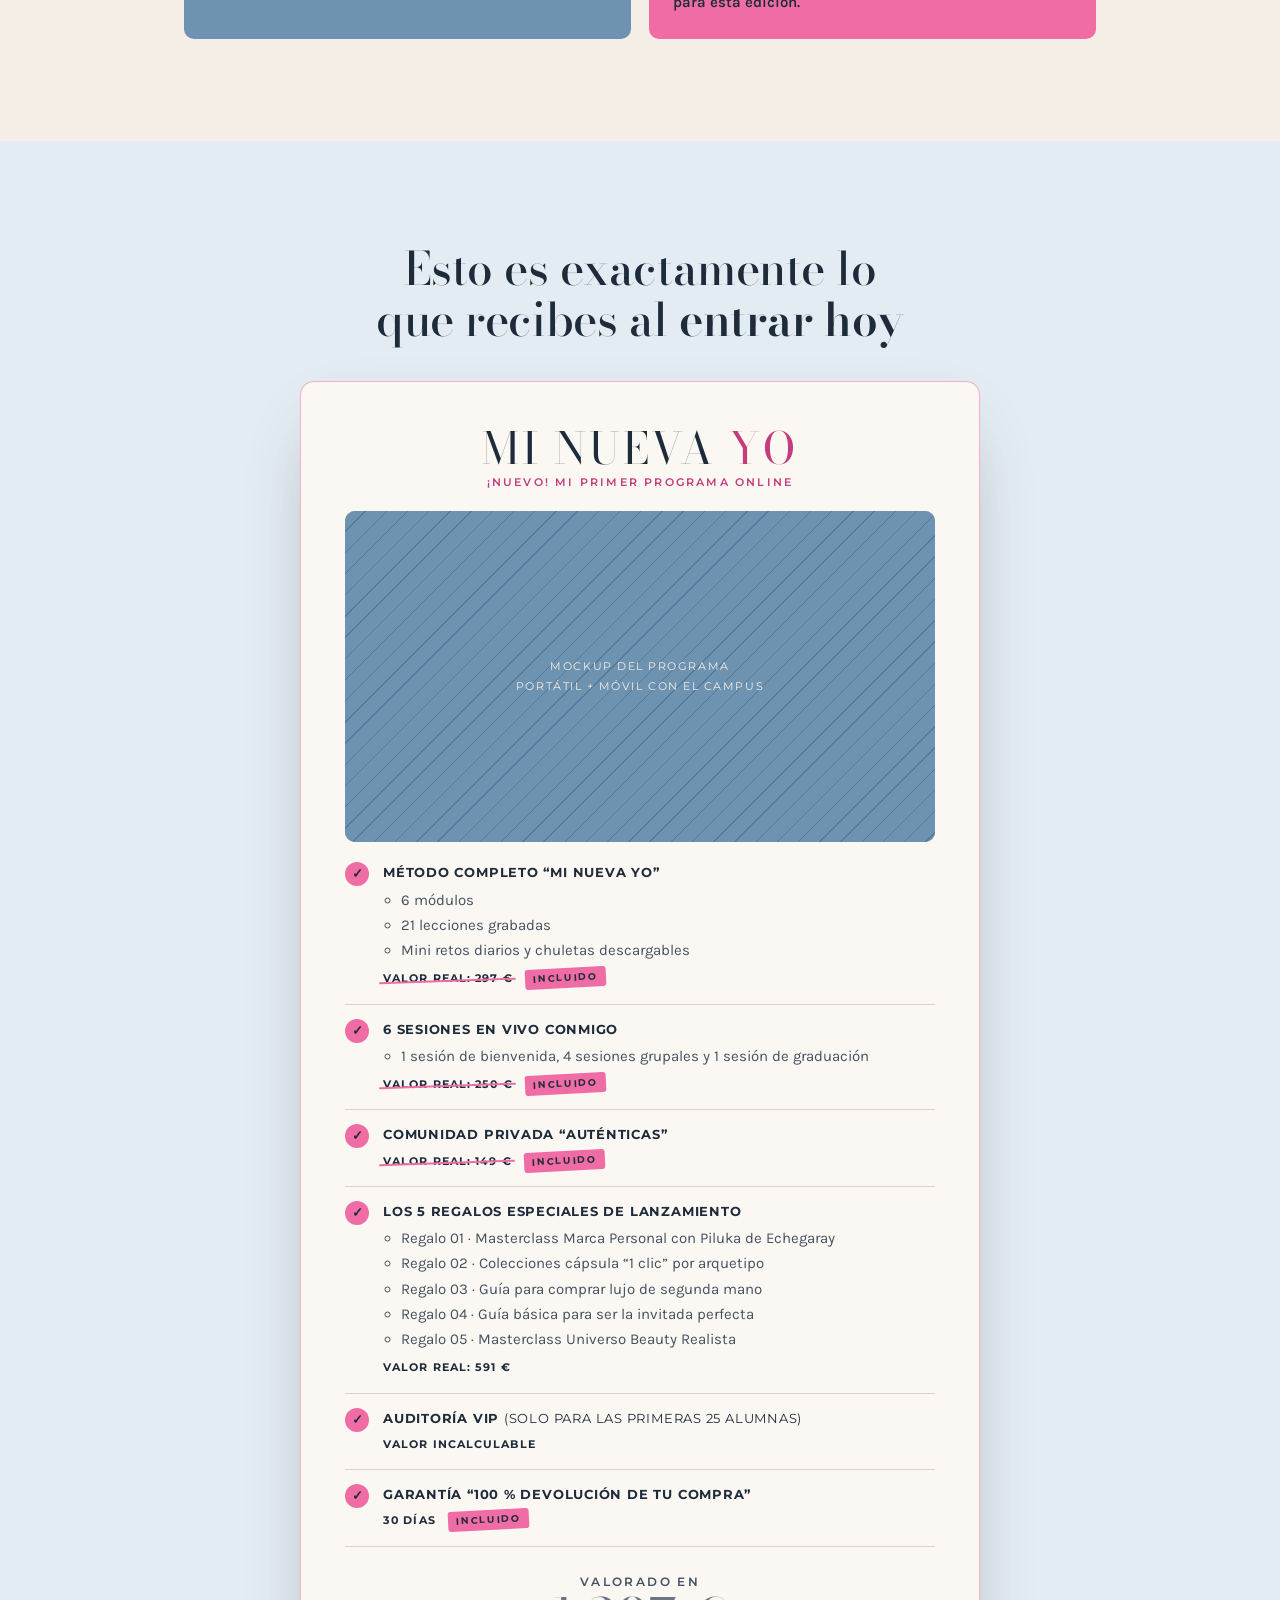
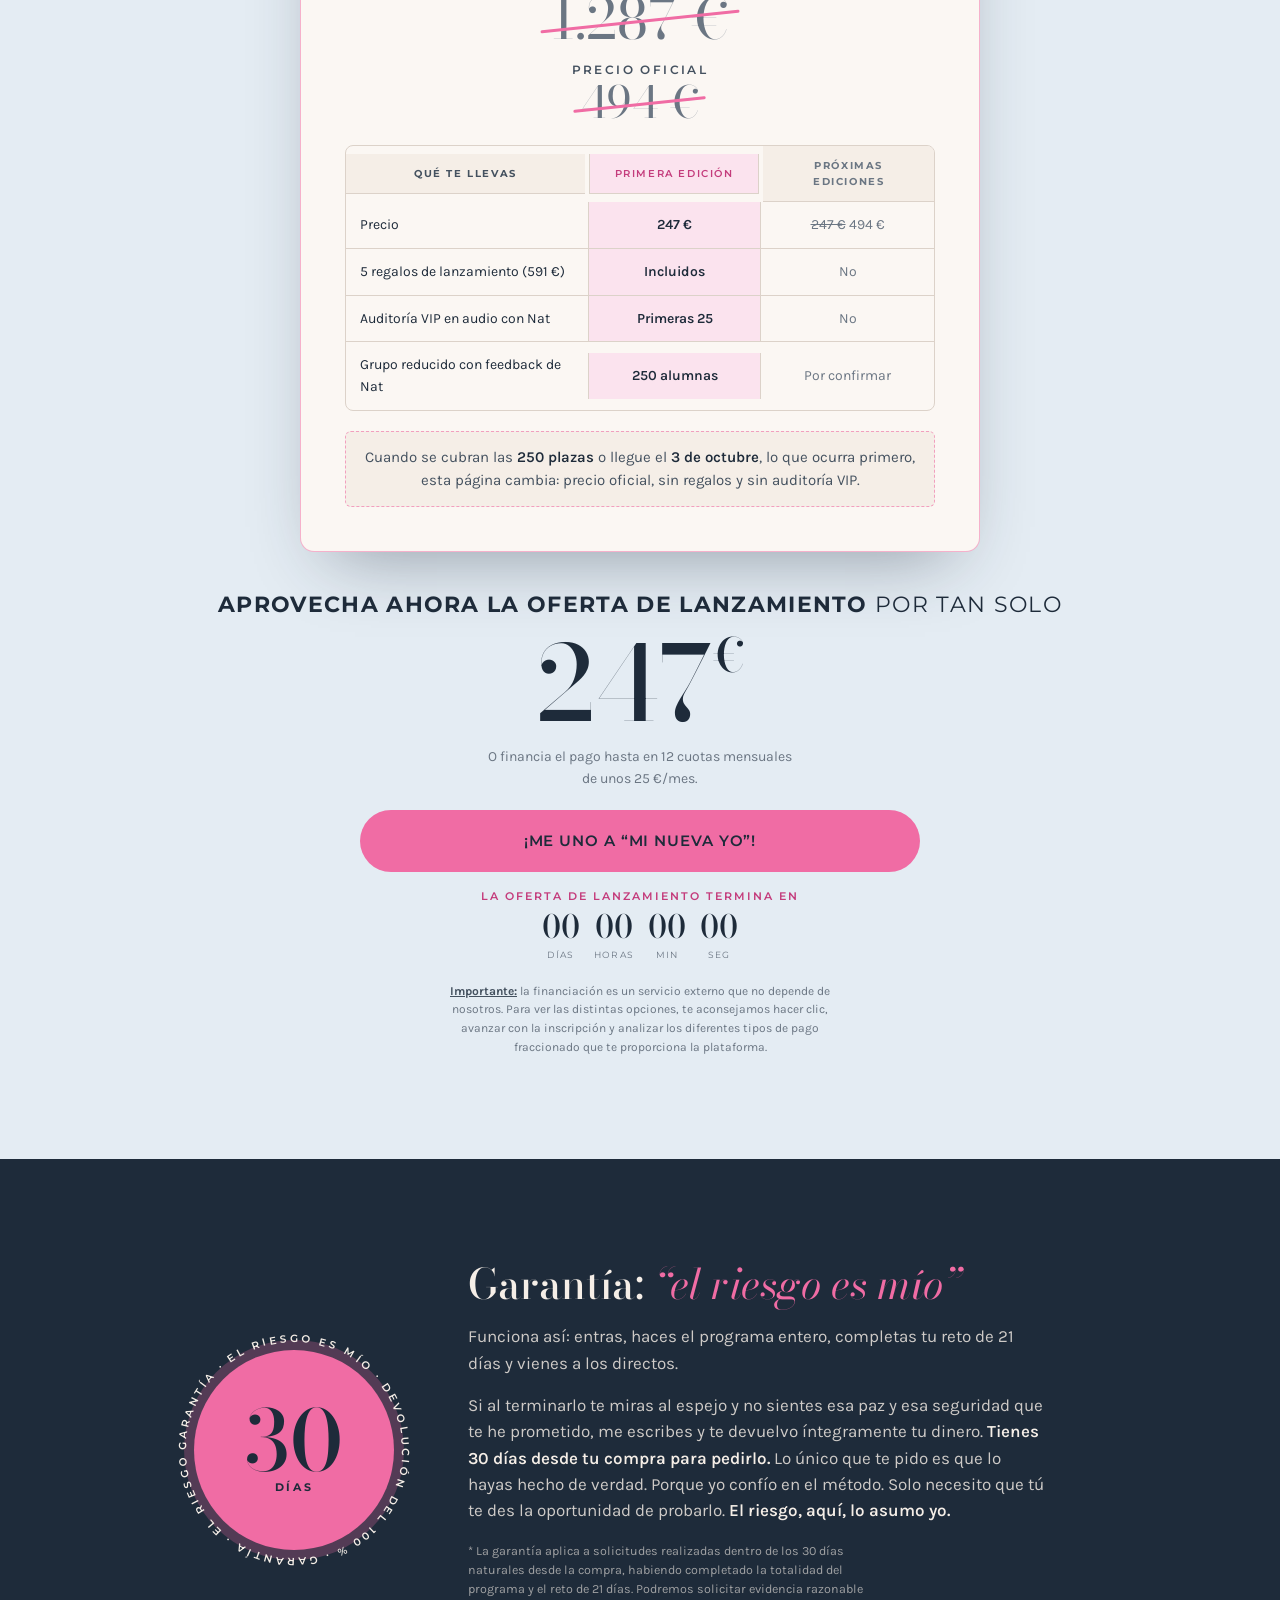
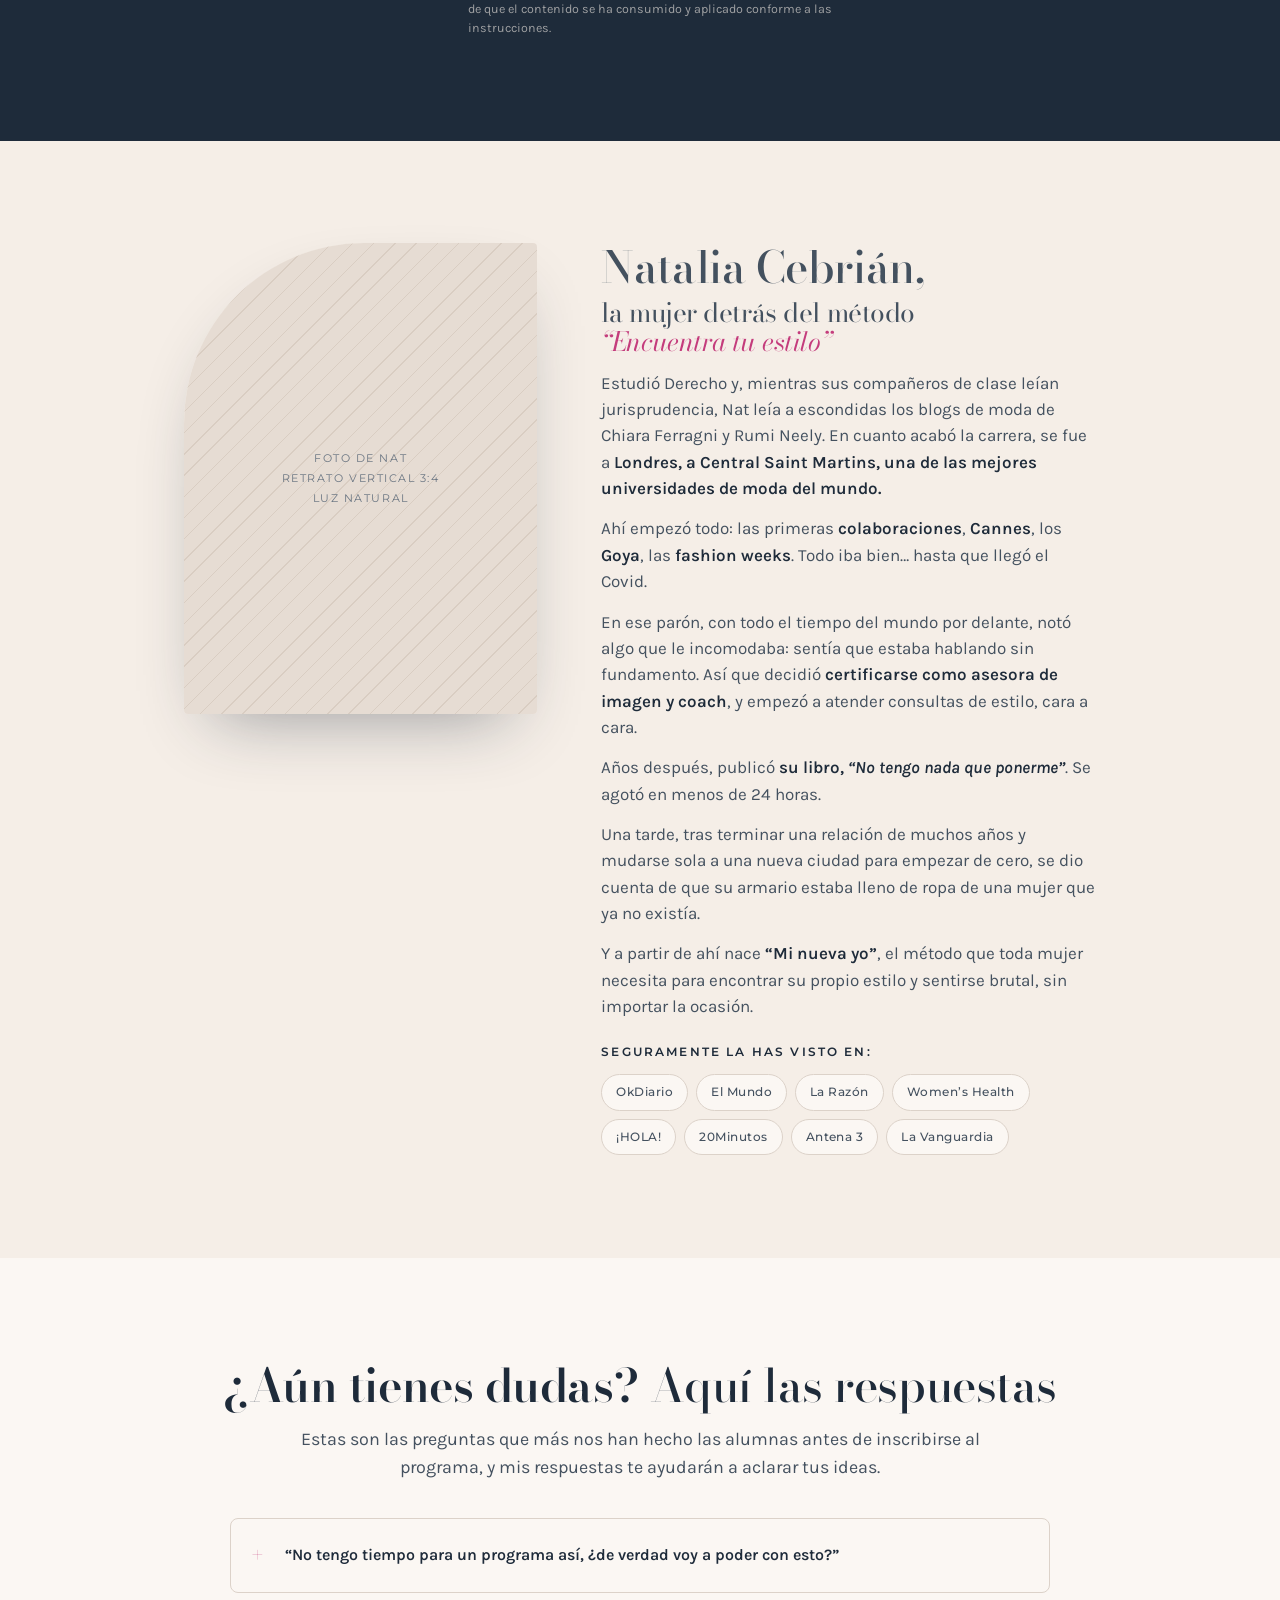
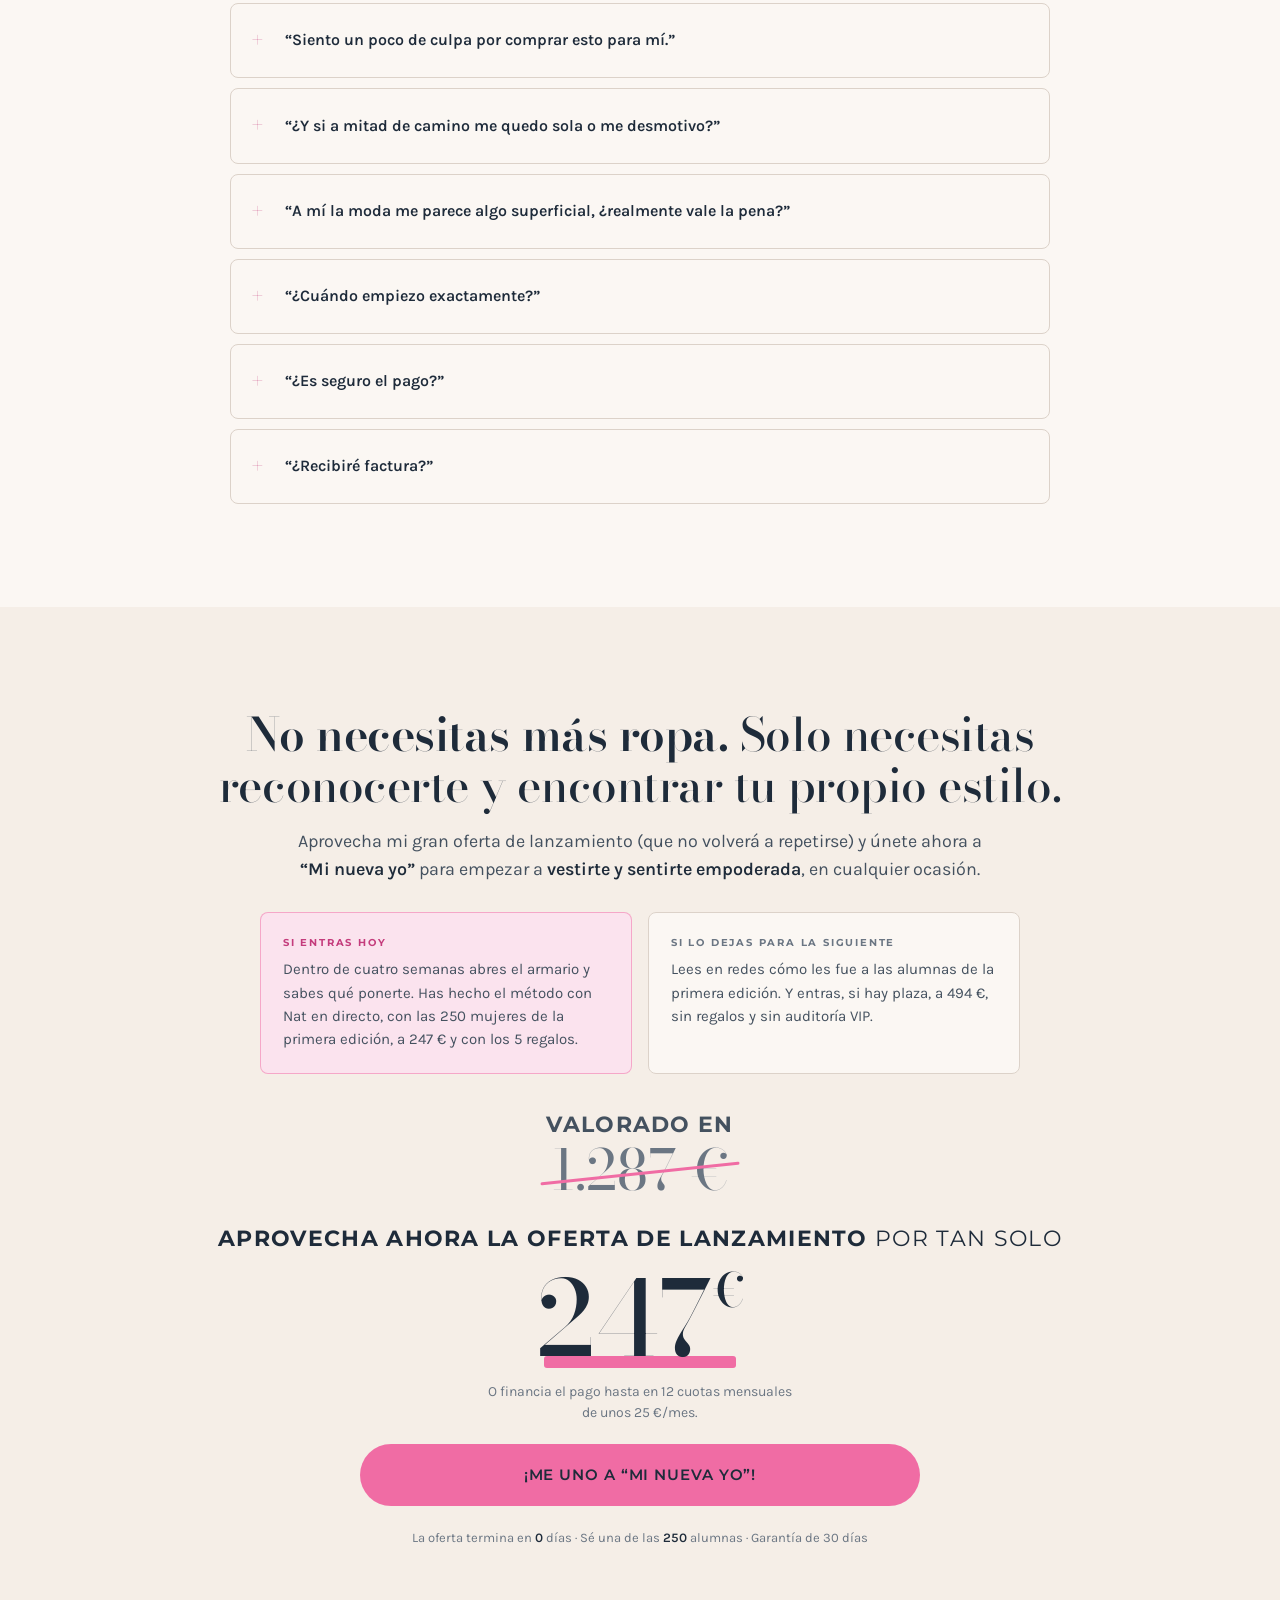
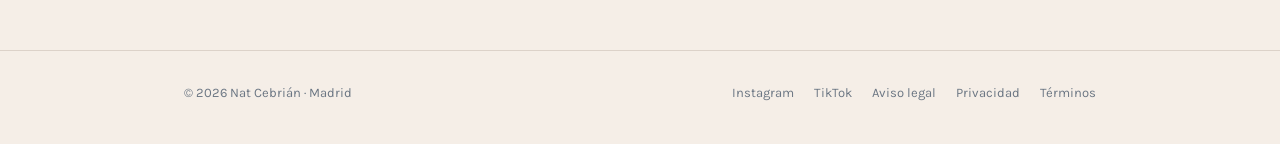
==== commit 8b9669a3: "Landing Mi nueva yo: línea de tachado más fina Co-Authored-By: Claude Fable 5.1 <noreply@anthropic.c" ====
--- a/landing/mi-nueva-yo/index.html
+++ b/landing/mi-nueva-yo/index.html
@@ -272,16 +272,16 @@
   /* Tachado animado al hacer scroll: negro -> línea rosa -> INCLUIDO */
   .val { position: relative; display: inline-block; padding-right: 2px; }
   .val .t { position: relative; display: inline-block; }
-  .val .t::after { content: ""; position: absolute; left: -3%; top: 52%; height: 3px; width: 0; background: var(--accent); border-radius: 2px; transform: rotate(-2deg); transition: width 550ms var(--ease); }
+  .val .t::after { content: ""; position: absolute; left: -3%; top: 54%; height: 1.5px; width: 0; background: var(--accent); border-radius: 1px; transform: rotate(-2deg); transition: width 550ms var(--ease); }
   .val.struck .t::after { width: 106%; }
-  .items .val .t::after { height: 2.5px; }
+  .items .val .t::after { height: 1.5px; }
   .val .inc { display: inline-block; margin-left: 12px; vertical-align: 1px; background: var(--accent); color: var(--ink); font-family: var(--label); font-size: 9.5px; letter-spacing: .18em; text-transform: uppercase; font-weight: 700; padding: 3px 8px 2px; border-radius: 3px; opacity: 0; transform: scale(.6) rotate(-8deg); transition: opacity 260ms var(--ease) 480ms, transform 320ms cubic-bezier(.34,1.56,.64,1) 480ms; }
   .val.struck .inc { opacity: 1; transform: scale(1) rotate(-3deg); }
   .val.nostrike .t::after { display: none; }
   .totals { text-align: center; display: flex; flex-direction: column; gap: 14px; padding-top: 6px; }
   .totals .lbl { font-family: var(--label); font-size: 12px; letter-spacing: .2em; text-transform: uppercase; font-weight: 600; color: var(--ink-soft); }
   .totals .strike { font-family: var(--display); font-size: clamp(40px, 5vw, 56px); line-height: 1; color: var(--ink); position: relative; display: inline-block; transition: color 400ms var(--ease) 300ms; }
-  .totals .strike::after { content: ""; position: absolute; left: -6%; width: 0; top: 52%; height: 5px; background: var(--accent); transform: rotate(-6deg); border-radius: 3px; transition: width 600ms var(--ease); }
+  .totals .strike::after { content: ""; position: absolute; left: -6%; width: 0; top: 52%; height: 2.5px; background: var(--accent); transform: rotate(-6deg); border-radius: 2px; transition: width 600ms var(--ease); }
   .totals .strike.struck { color: var(--muted); }
   .totals .strike.struck::after { width: 112%; }
   .offer-cta { text-align: center; margin-top: 36px; display: flex; flex-direction: column; align-items: center; gap: 10px; }
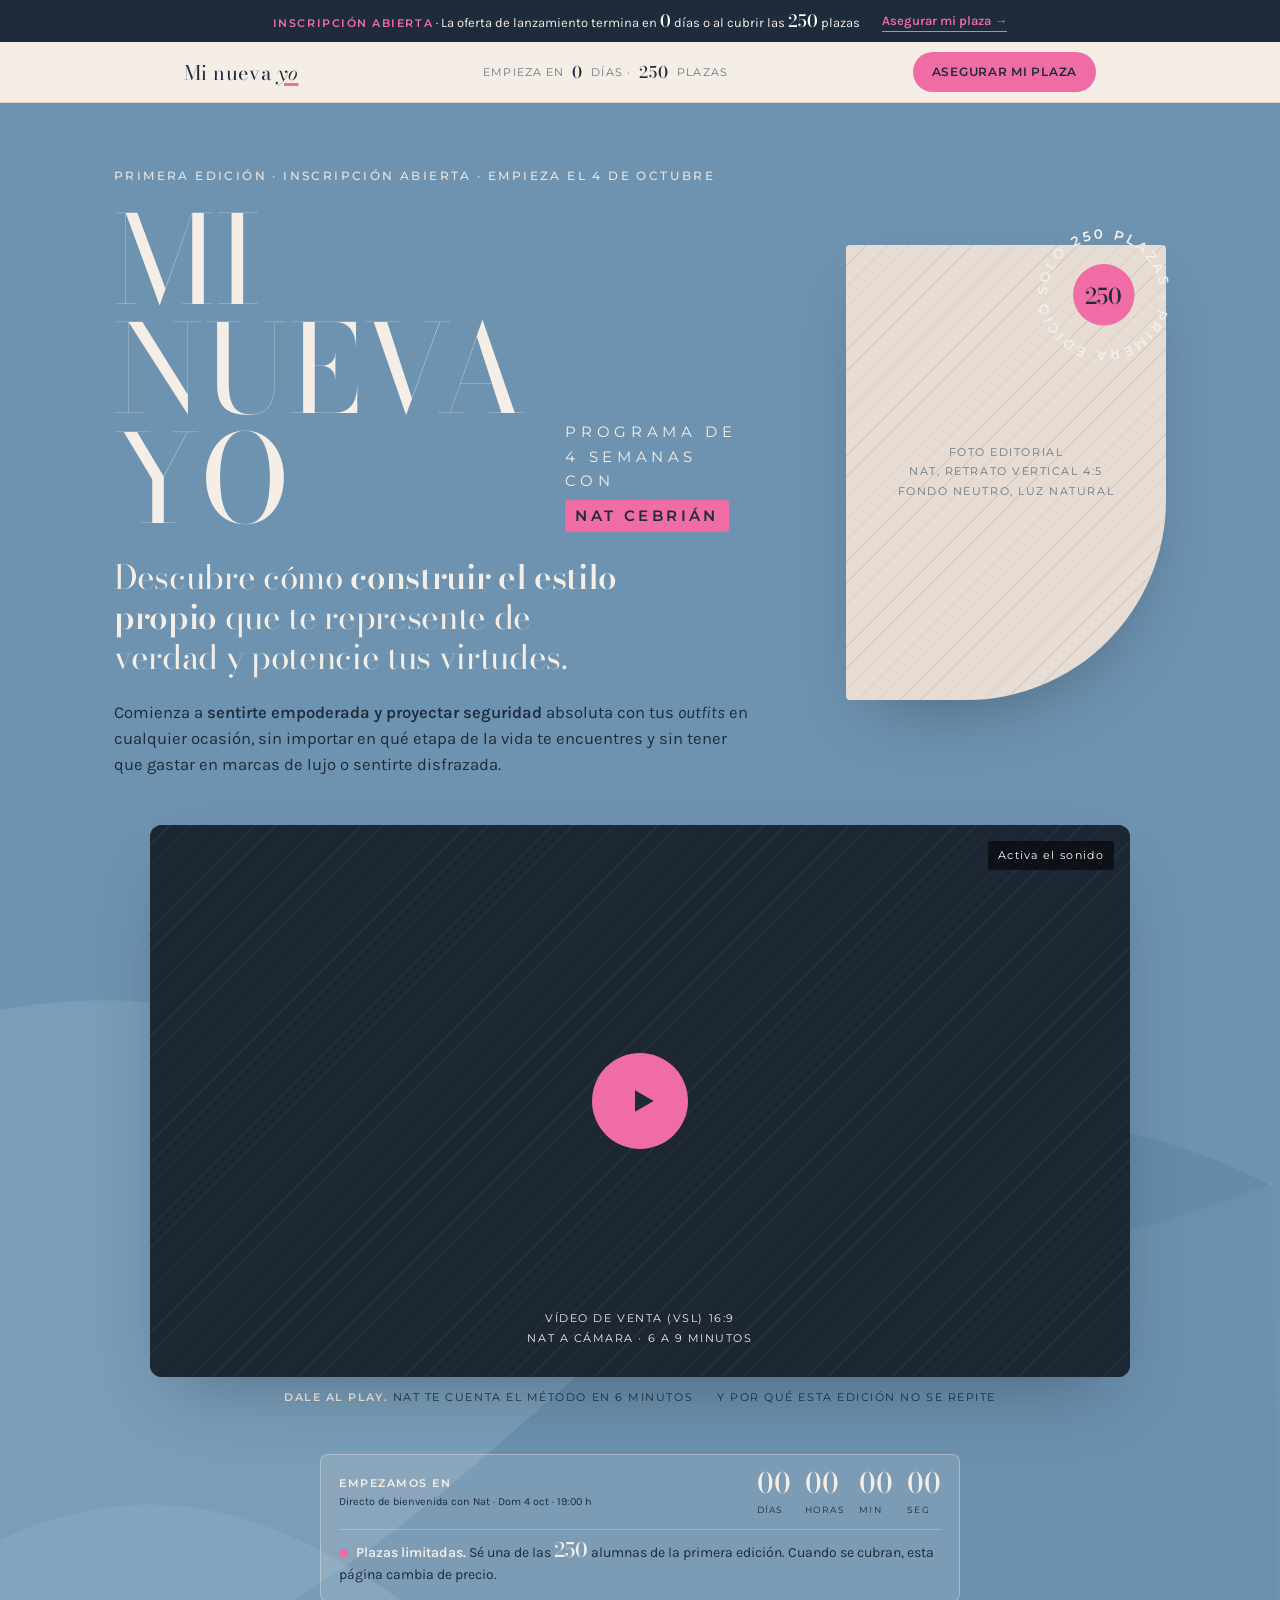
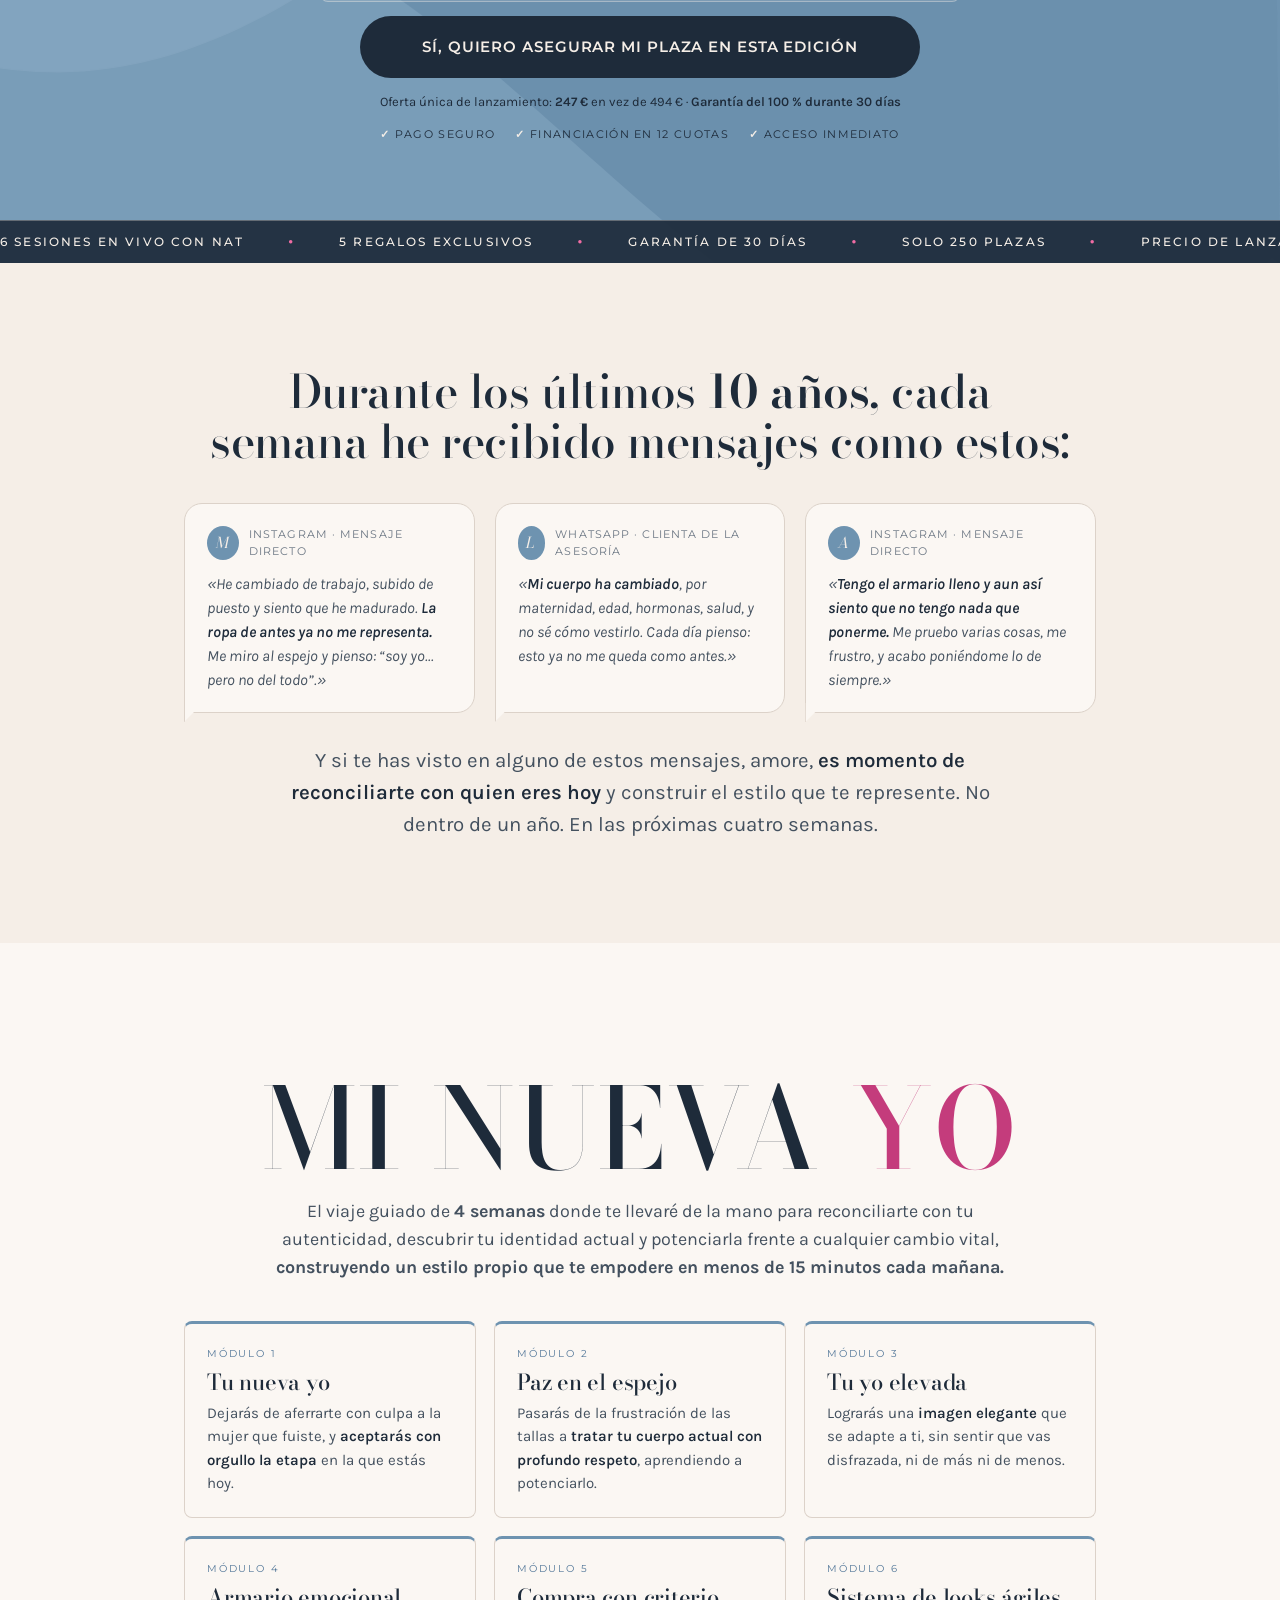
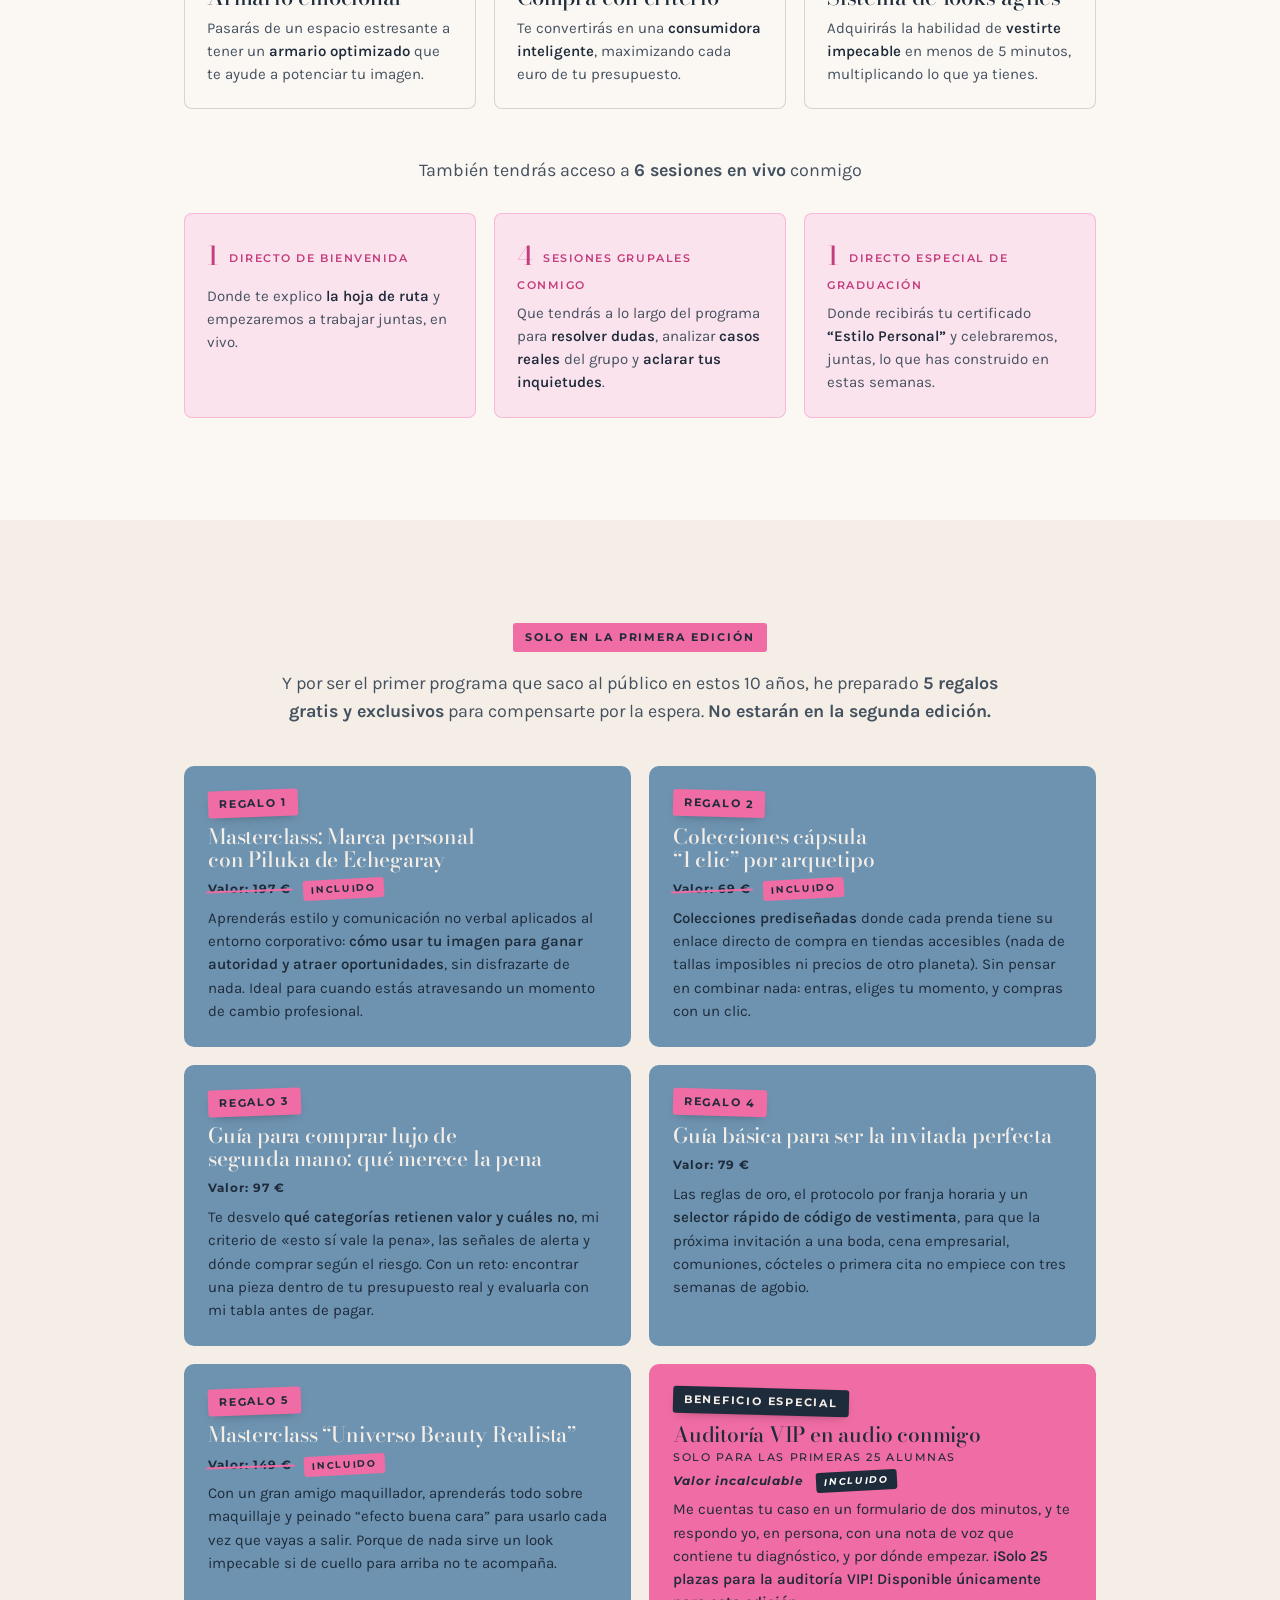
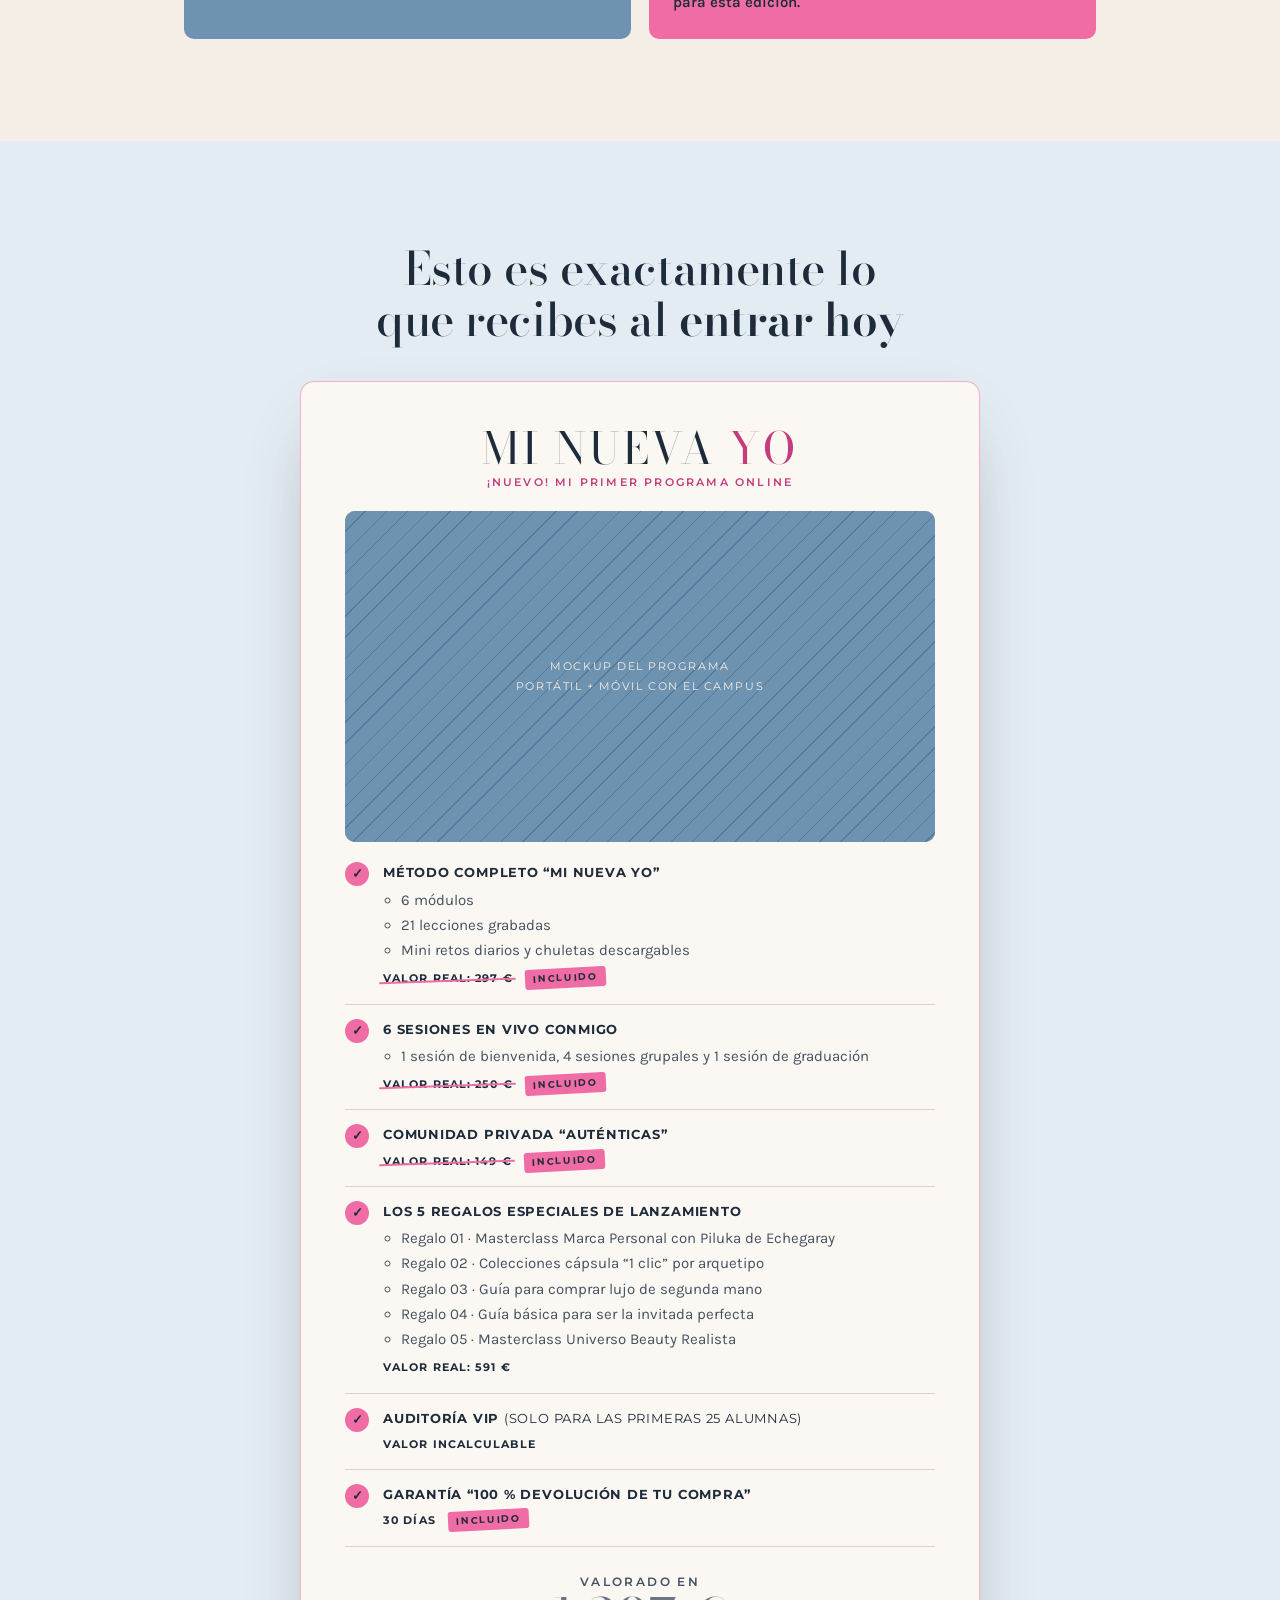
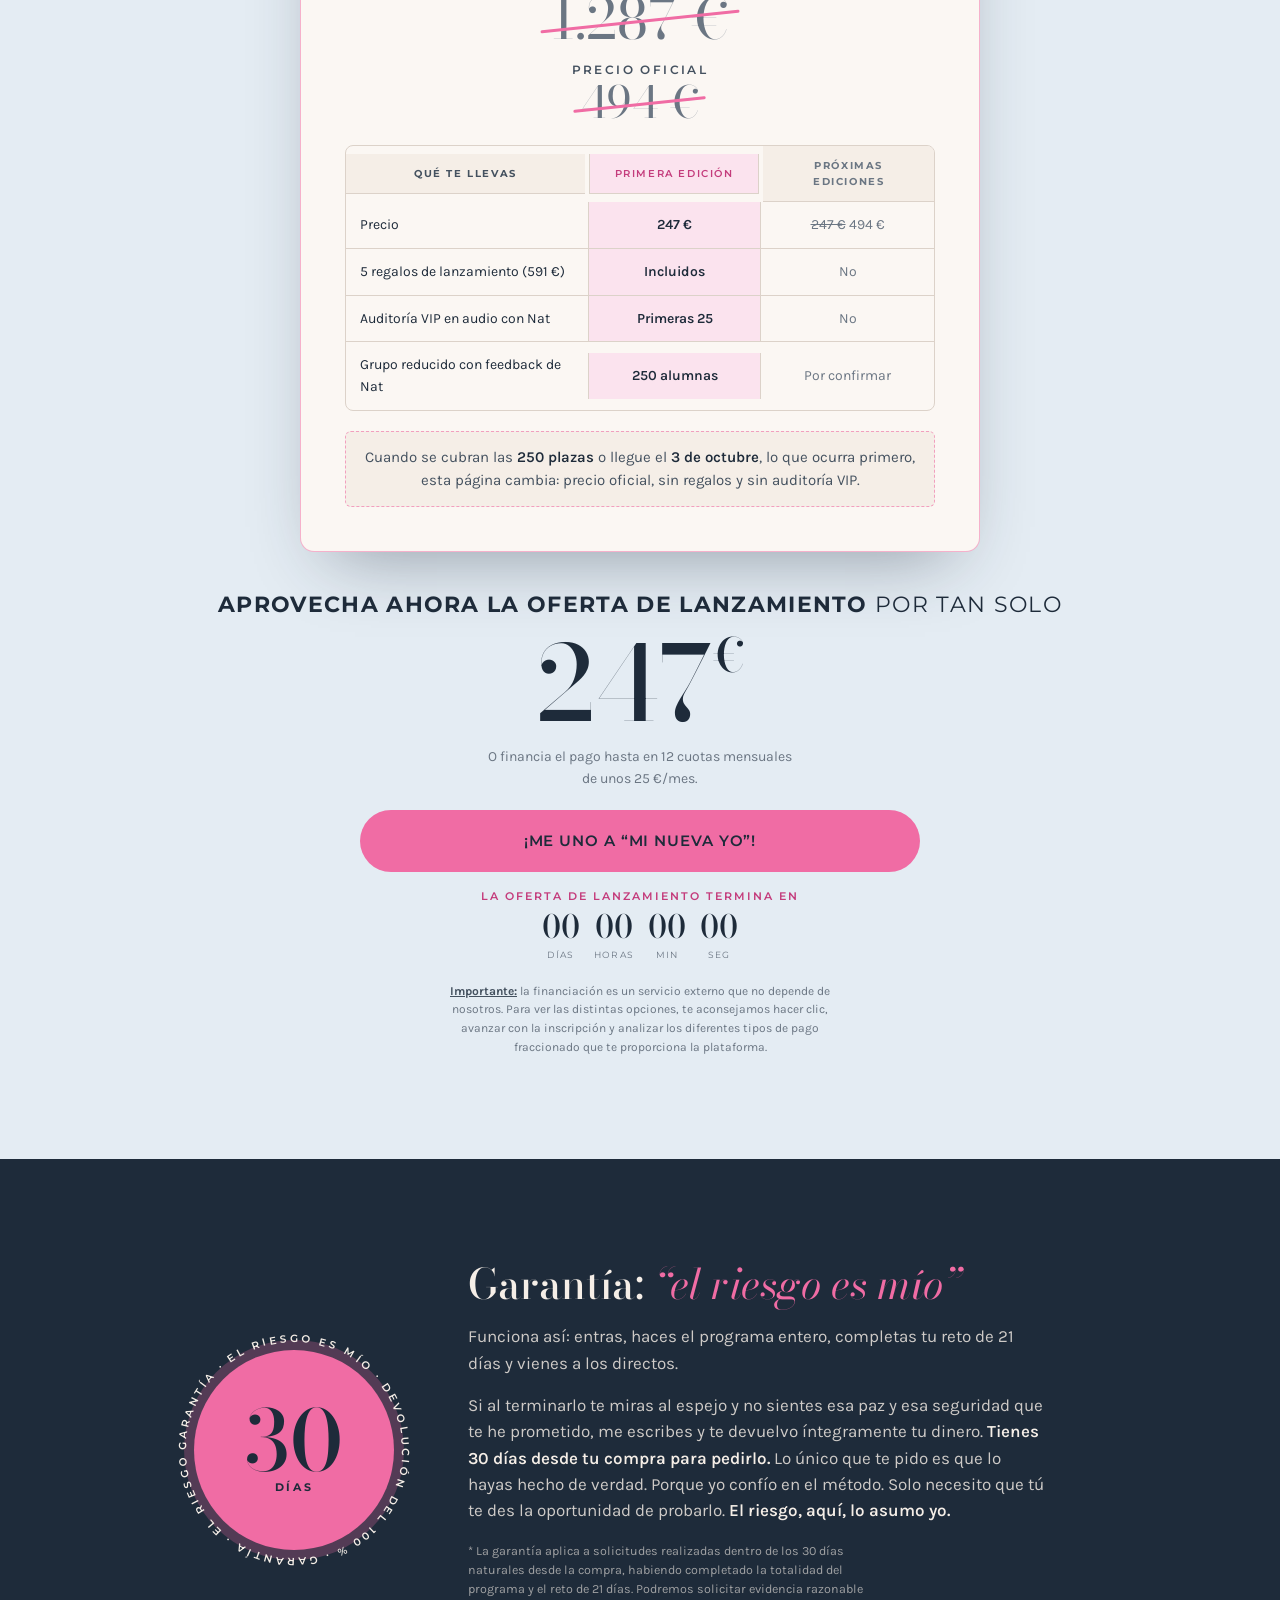
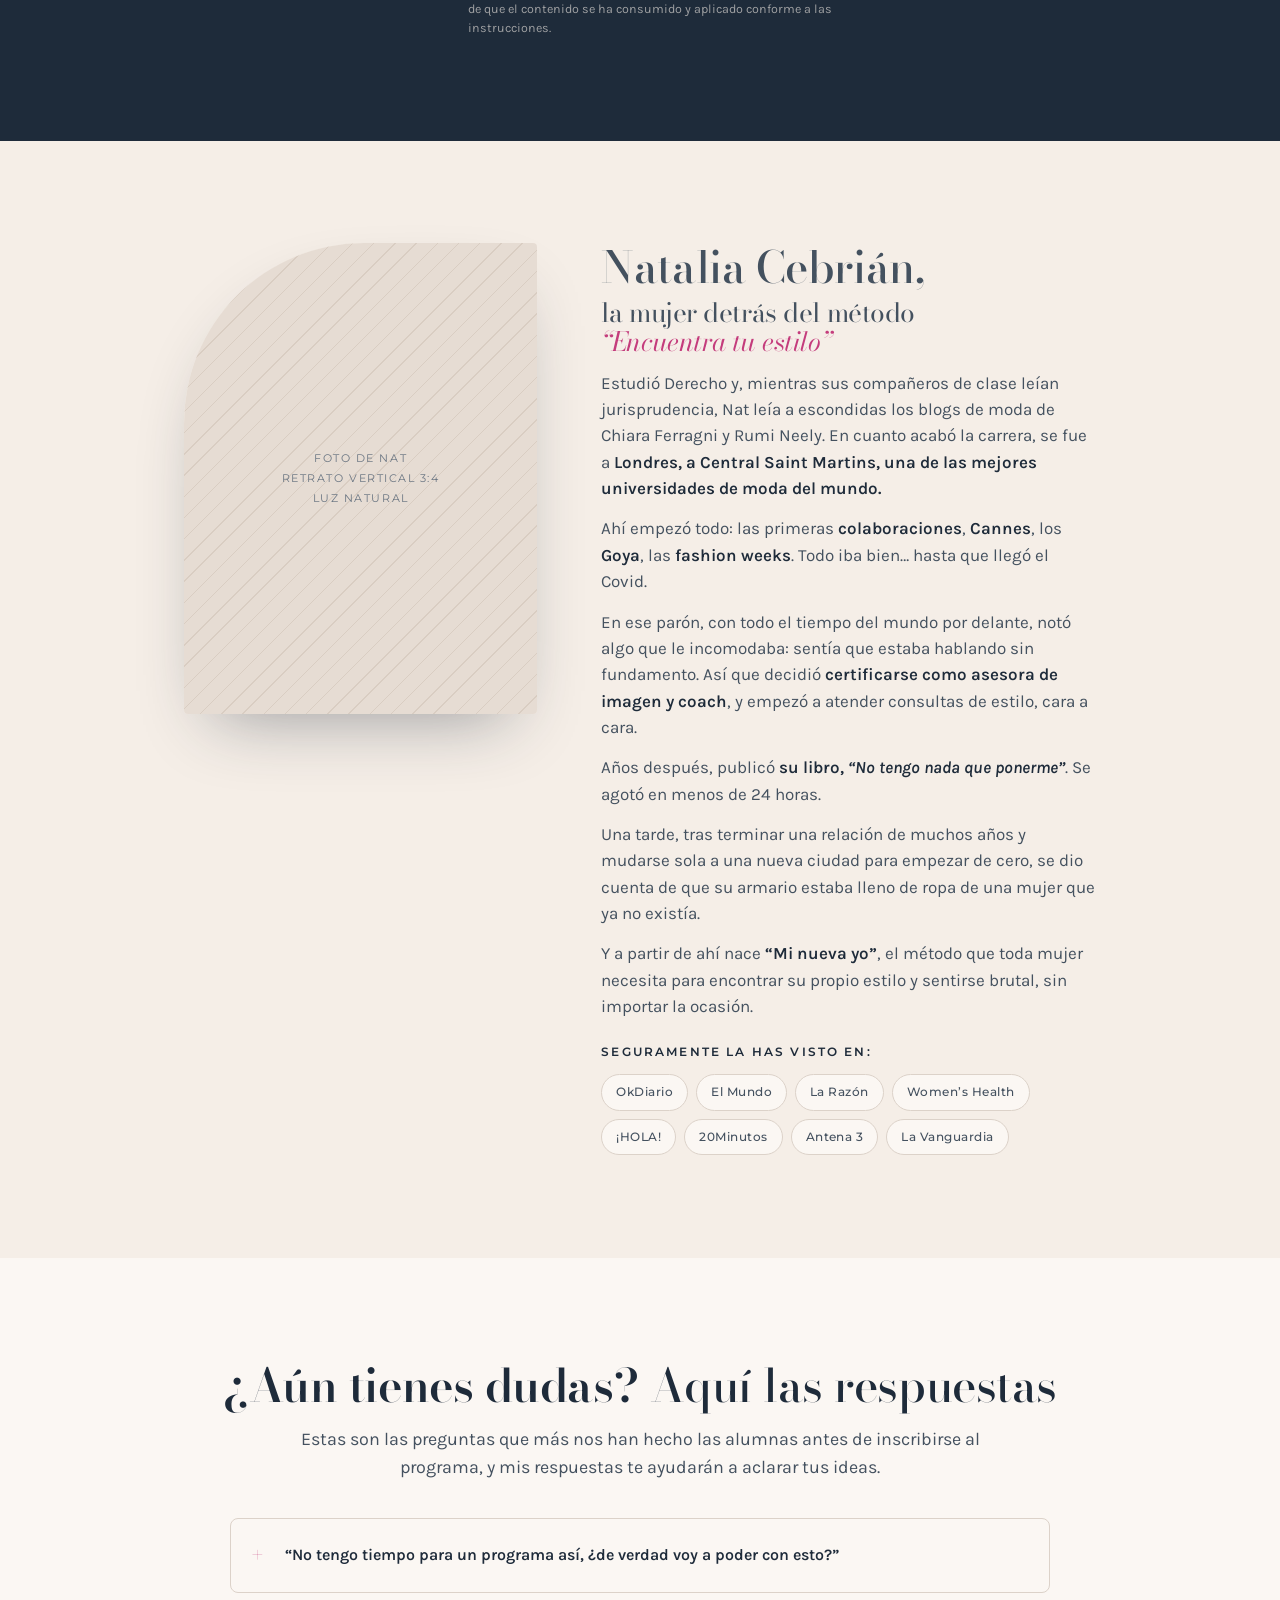
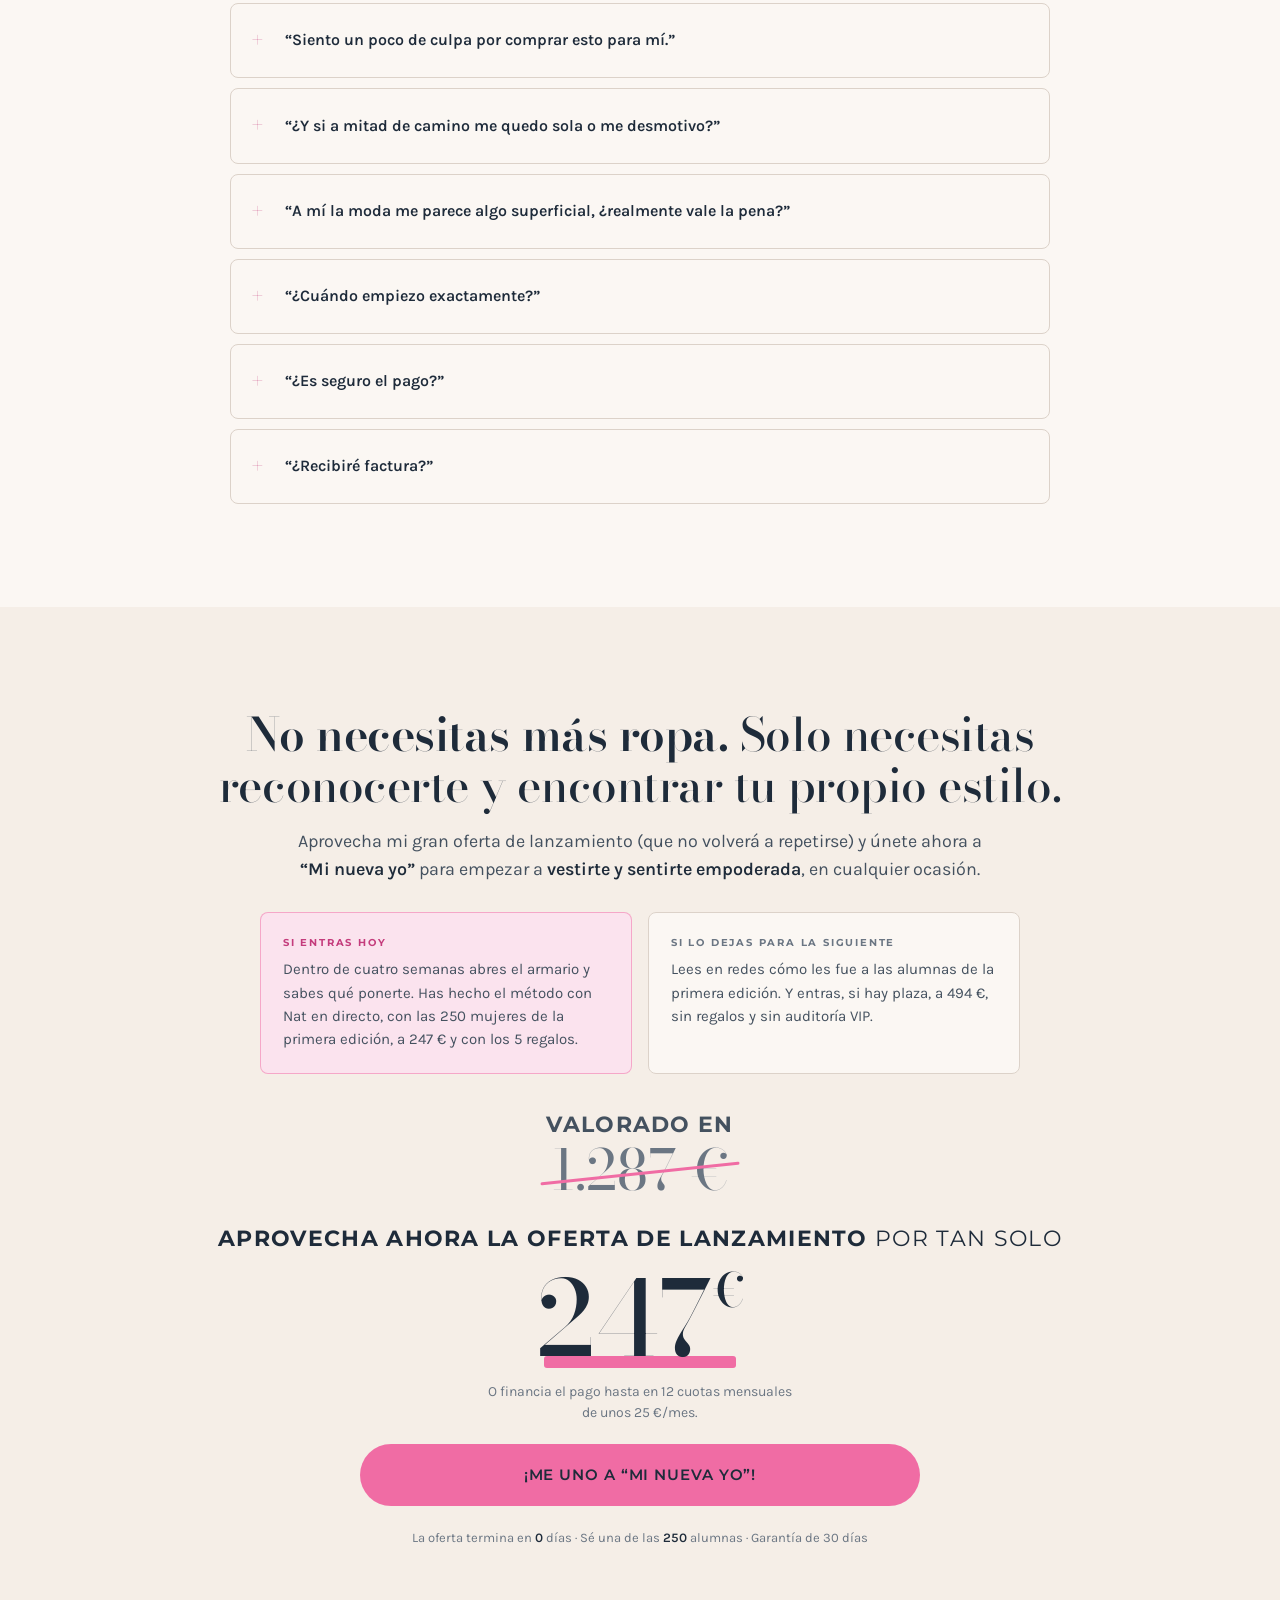
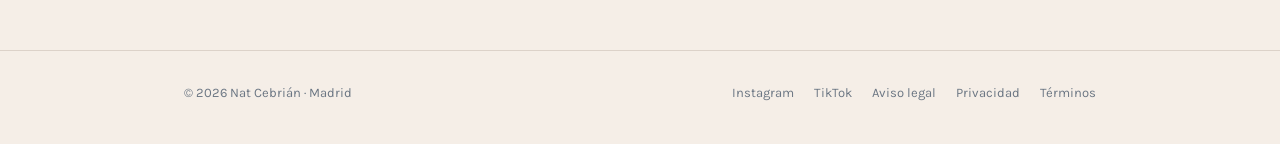
==== commit cbcbf8bd: "Landing Mi nueva yo: tachado más lento y etiqueta INCLUIDO legible en la tarjeta VIP Co-Authored-By:" ====
--- a/landing/mi-nueva-yo/index.html
+++ b/landing/mi-nueva-yo/index.html
@@ -242,6 +242,7 @@
   .gift.vip .k { background: var(--ink); color: var(--bg); }
   .gift.vip h3, .gift.vip .val { color: var(--ink); }
   .gift.vip .val { font-style: italic; }
+  .gift.vip .val .inc { background: var(--ink); color: #FFFFFF; }
   @media (max-width: 700px) { .gifts { grid-template-columns: 1fr; } }
 
   /* Offer box */
@@ -272,16 +273,16 @@
   /* Tachado animado al hacer scroll: negro -> línea rosa -> INCLUIDO */
   .val { position: relative; display: inline-block; padding-right: 2px; }
   .val .t { position: relative; display: inline-block; }
-  .val .t::after { content: ""; position: absolute; left: -3%; top: 54%; height: 1.5px; width: 0; background: var(--accent); border-radius: 1px; transform: rotate(-2deg); transition: width 550ms var(--ease); }
+  .val .t::after { content: ""; position: absolute; left: -3%; top: 54%; height: 1.5px; width: 0; background: var(--accent); border-radius: 1px; transform: rotate(-2deg); transition: width 1100ms var(--ease); }
   .val.struck .t::after { width: 106%; }
   .items .val .t::after { height: 1.5px; }
-  .val .inc { display: inline-block; margin-left: 12px; vertical-align: 1px; background: var(--accent); color: var(--ink); font-family: var(--label); font-size: 9.5px; letter-spacing: .18em; text-transform: uppercase; font-weight: 700; padding: 3px 8px 2px; border-radius: 3px; opacity: 0; transform: scale(.6) rotate(-8deg); transition: opacity 260ms var(--ease) 480ms, transform 320ms cubic-bezier(.34,1.56,.64,1) 480ms; }
+  .val .inc { display: inline-block; margin-left: 12px; vertical-align: 1px; background: var(--accent); color: var(--ink); font-family: var(--label); font-size: 9.5px; letter-spacing: .18em; text-transform: uppercase; font-weight: 700; padding: 3px 8px 2px; border-radius: 3px; opacity: 0; transform: scale(.6) rotate(-8deg); transition: opacity 400ms var(--ease) 1000ms, transform 500ms cubic-bezier(.34,1.56,.64,1) 1000ms; }
   .val.struck .inc { opacity: 1; transform: scale(1) rotate(-3deg); }
   .val.nostrike .t::after { display: none; }
   .totals { text-align: center; display: flex; flex-direction: column; gap: 14px; padding-top: 6px; }
   .totals .lbl { font-family: var(--label); font-size: 12px; letter-spacing: .2em; text-transform: uppercase; font-weight: 600; color: var(--ink-soft); }
-  .totals .strike { font-family: var(--display); font-size: clamp(40px, 5vw, 56px); line-height: 1; color: var(--ink); position: relative; display: inline-block; transition: color 400ms var(--ease) 300ms; }
-  .totals .strike::after { content: ""; position: absolute; left: -6%; width: 0; top: 52%; height: 2.5px; background: var(--accent); transform: rotate(-6deg); border-radius: 2px; transition: width 600ms var(--ease); }
+  .totals .strike { font-family: var(--display); font-size: clamp(40px, 5vw, 56px); line-height: 1; color: var(--ink); position: relative; display: inline-block; transition: color 600ms var(--ease) 700ms; }
+  .totals .strike::after { content: ""; position: absolute; left: -6%; width: 0; top: 52%; height: 2.5px; background: var(--accent); transform: rotate(-6deg); border-radius: 2px; transition: width 1200ms var(--ease); }
   .totals .strike.struck { color: var(--muted); }
   .totals .strike.struck::after { width: 112%; }
   .offer-cta { text-align: center; margin-top: 36px; display: flex; flex-direction: column; align-items: center; gap: 10px; }
@@ -725,7 +726,7 @@
         if (!e.isIntersecting) return;
         var el = e.target, parent = el.closest('.items, .gifts, .totals') || el.parentElement;
         var sibs = Array.prototype.slice.call(parent.querySelectorAll('[data-strike]')), i = sibs.indexOf(el);
-        setTimeout(function () { el.classList.add('struck'); }, reduce ? 0 : 200 + Math.max(0, i) * 160);
+        setTimeout(function () { el.classList.add('struck'); }, reduce ? 0 : 250 + Math.max(0, i) * 260);
         sio.unobserve(el);
       });
     }, { rootMargin: '0px 0px -15% 0px', threshold: 0.6 });
